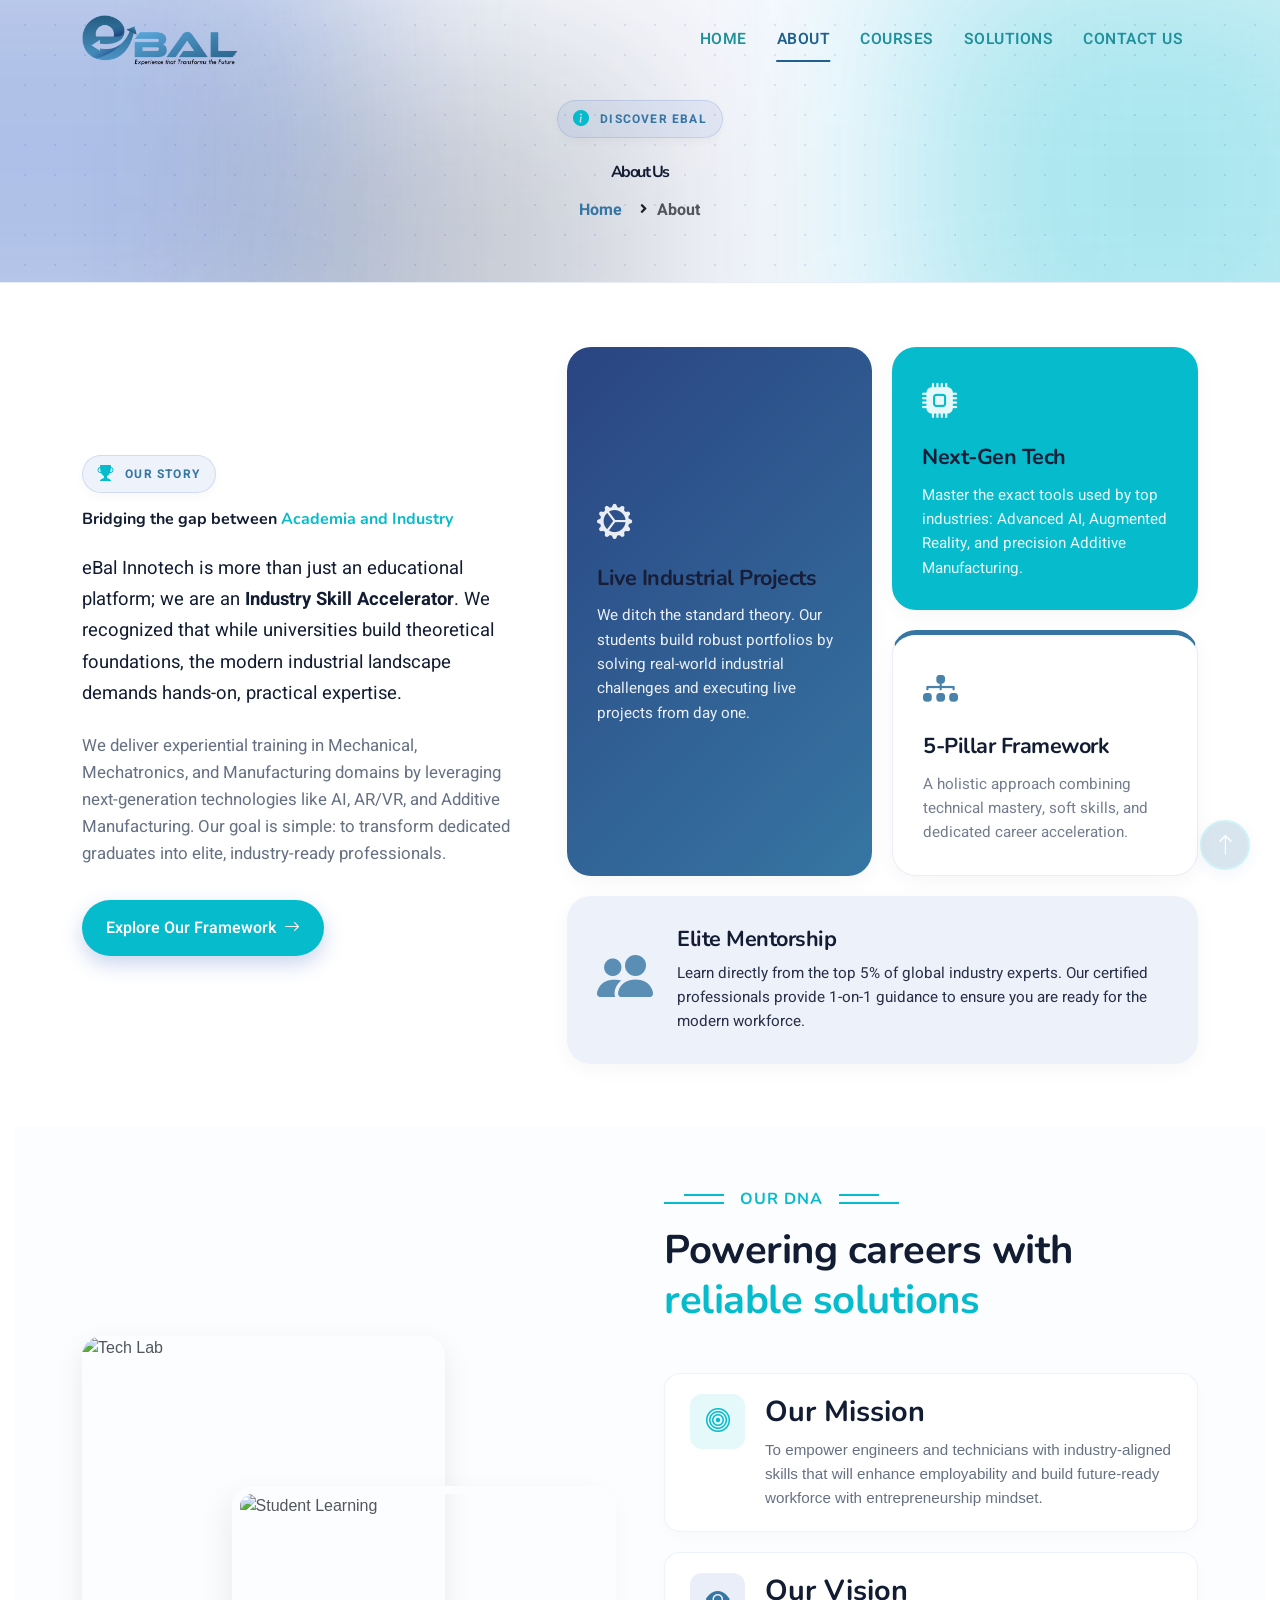
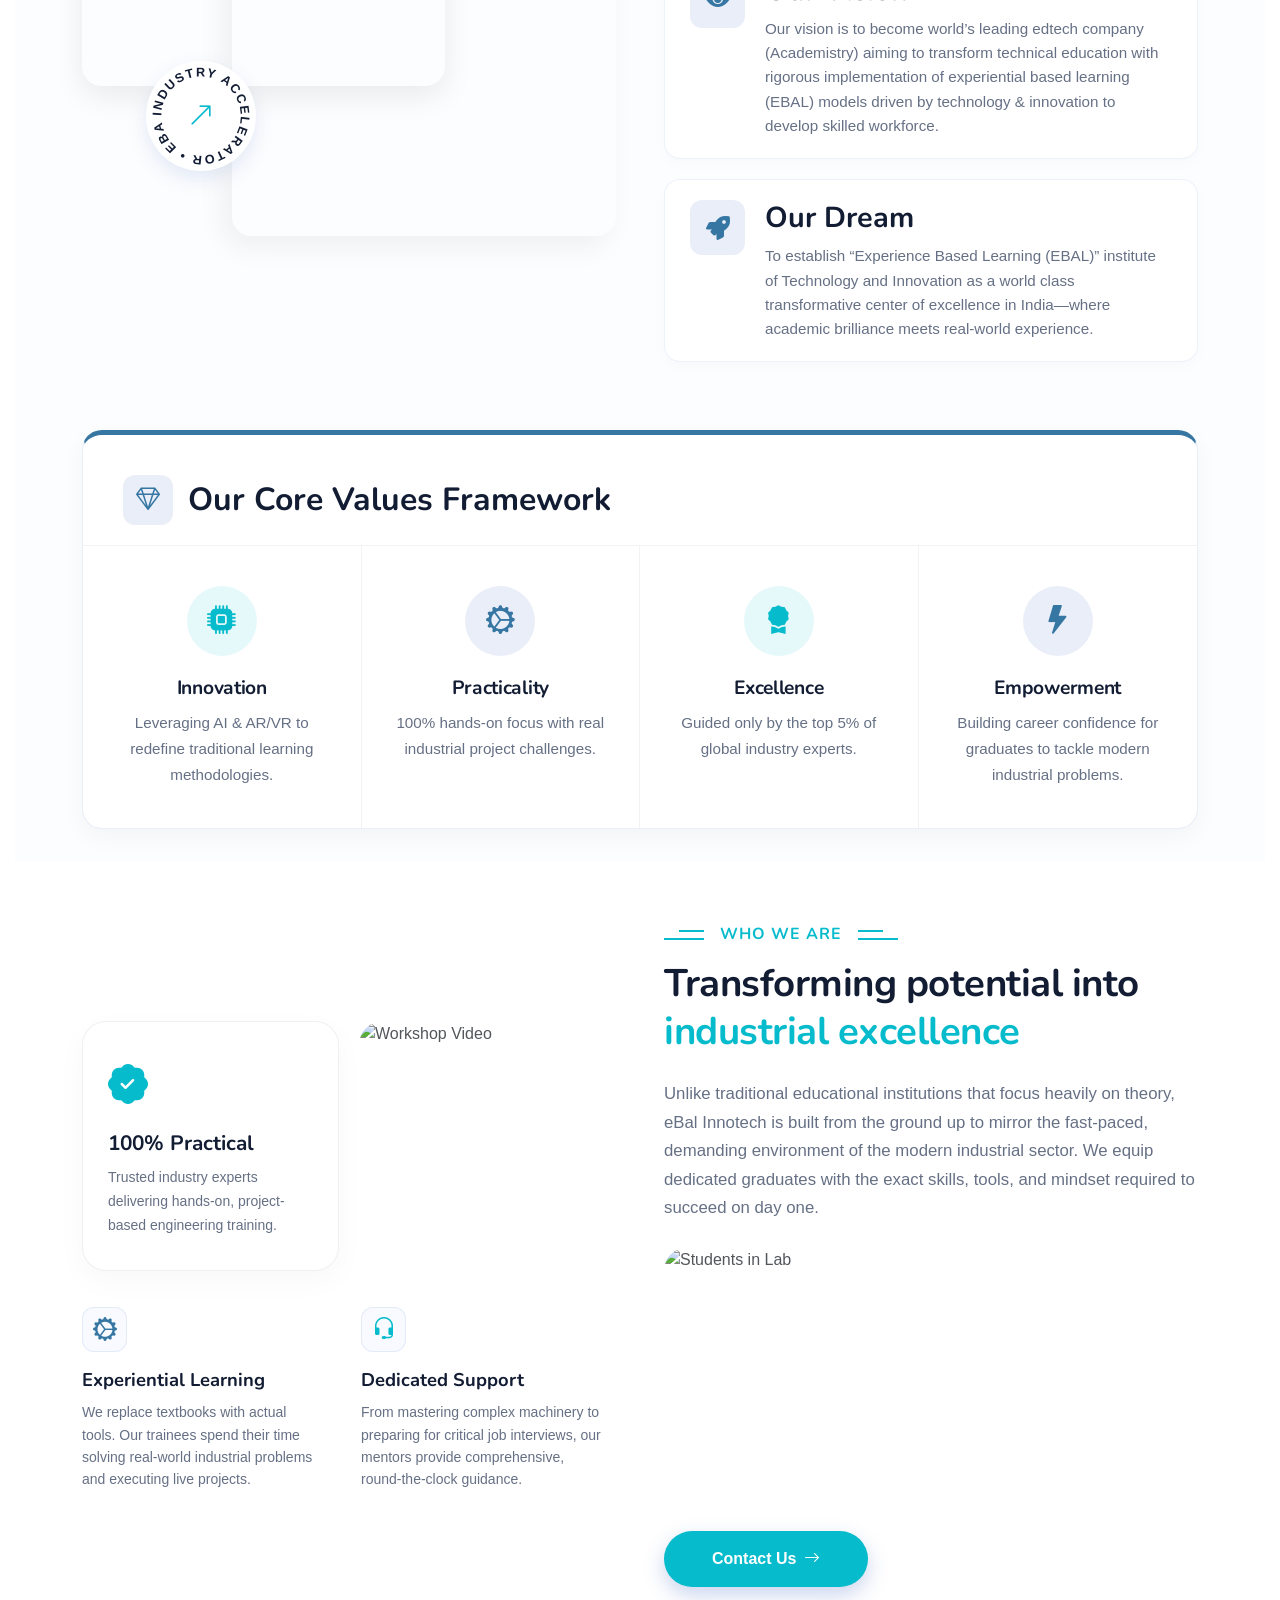
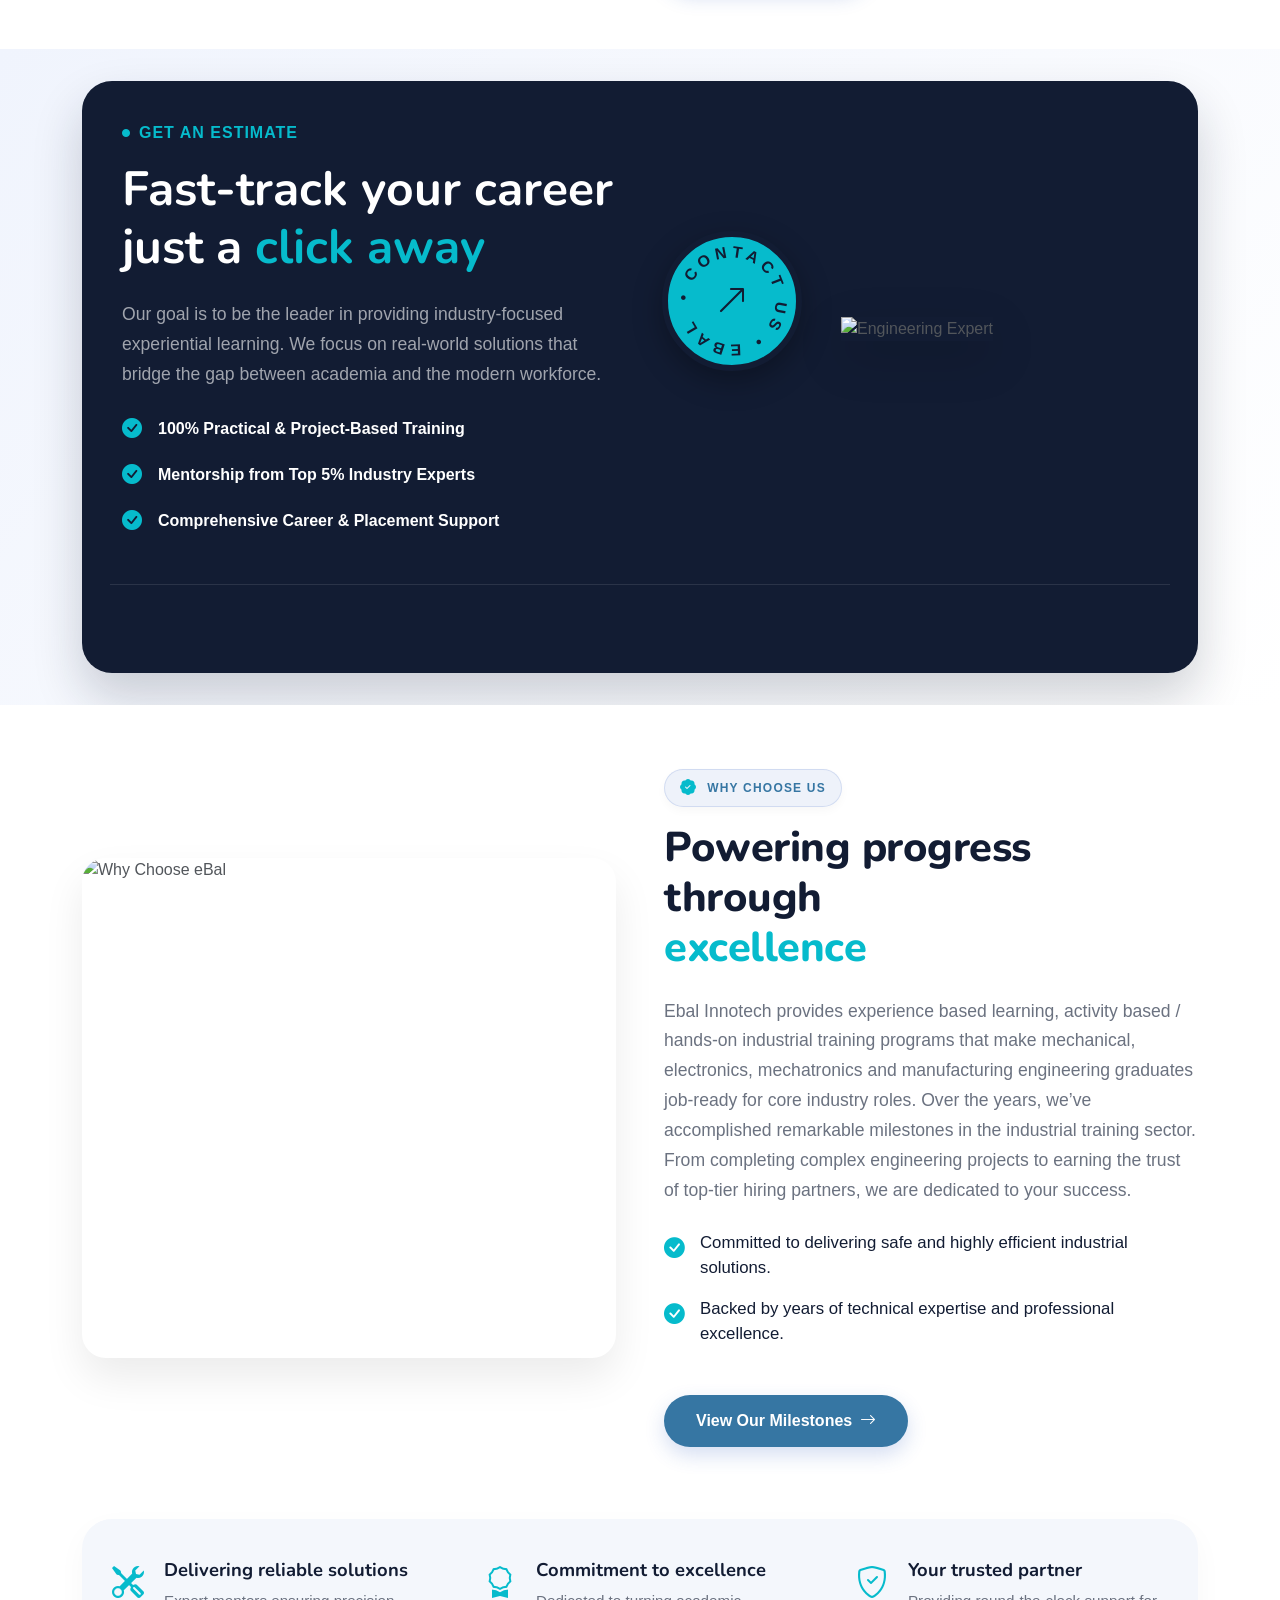
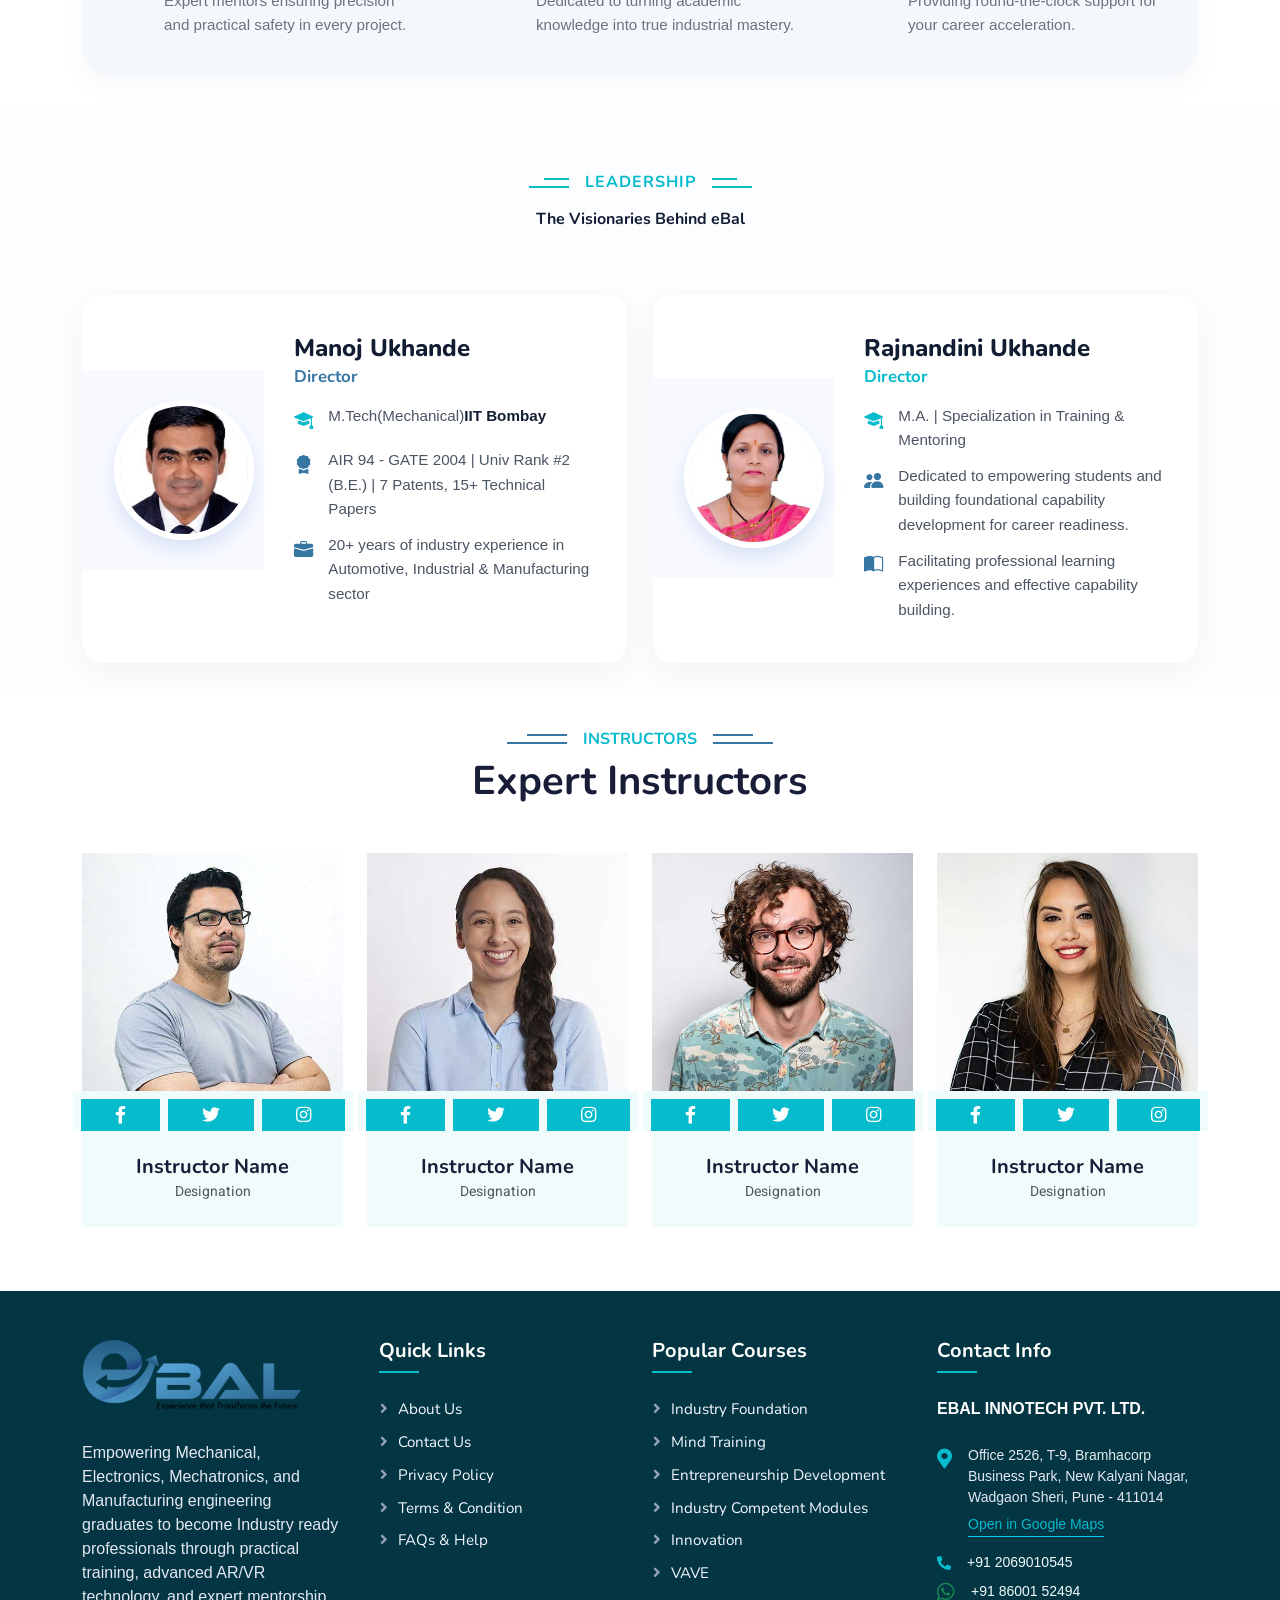
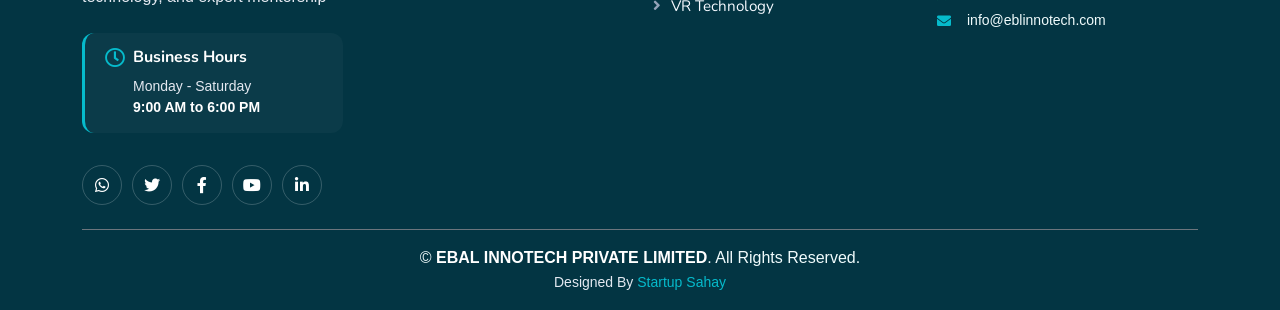
==== about.html @ 23f29a13 "Update about.html" ====
<!DOCTYPE html>
<html lang="en">

<head>
    <meta charset="utf-8">
    <title>eBAL Innotech</title>
    <link rel="icon" type="image/png" sizes="60x60" href="./img/faviconlogo.jpeg">
    <meta content="width=device-width, initial-scale=1.0" name="viewport">
    <meta content="" name="keywords">
    <meta content="" name="description">

    <!-- Favicon -->
    <link href="img/favicon.ico" rel="icon">

    <!-- Google Web Fonts -->
    <link rel="preconnect" href="https://fonts.googleapis.com">
    <link rel="preconnect" href="https://fonts.gstatic.com" crossorigin>
    <link href="https://fonts.googleapis.com/css2?family=Heebo:wght@400;500;600&family=Nunito:wght@600;700;800&display=swap" rel="stylesheet">

    <!-- Icon Font Stylesheet -->
    <link href="https://cdnjs.cloudflare.com/ajax/libs/font-awesome/5.10.0/css/all.min.css" rel="stylesheet">
    <link href="https://cdn.jsdelivr.net/npm/bootstrap-icons@1.4.1/font/bootstrap-icons.css" rel="stylesheet">

    <!-- Libraries Stylesheet -->
    <link href="lib/animate/animate.min.css" rel="stylesheet">
    <link href="lib/owlcarousel/assets/owl.carousel.min.css" rel="stylesheet">

    <!-- Customized Bootstrap Stylesheet -->
    <link href="css/bootstrap.min.css" rel="stylesheet">

    <!-- Template Stylesheet -->
    <link href="css/style.css" rel="stylesheet">
    <link href="css/about.css" rel="stylesheet">
</head>

<body>
    <!-- Spinner Start -->
    <div id="spinner" class="show bg-white position-fixed translate-middle w-100 vh-100 top-50 start-50 d-flex align-items-center justify-content-center">
        <div class="spinner-border text-primary" style="width: 3rem; height: 3rem;" role="status">
            <span class="sr-only">Loading...</span>
        </div>
    </div>
    <!-- Spinner End -->


    <!-- Navbar Start -->
       <nav class="navbar navbar-expand-lg ebal-navbar fixed-top">
    <div class="container">
        <a href="index.html" class="navbar-brand d-flex align-items-center">
            <img src="img/EBAL INNOTECH FINAL_LOGO.png" alt="EBAL Logo" style="height: 50px;">
        </a>

        <button type="button" class="navbar-toggler" data-bs-toggle="collapse" data-bs-target="#navbarCollapse">
            <span class="navbar-toggler-icon"></span>
        </button>

        <div class="collapse navbar-collapse" id="navbarCollapse">
            <div class="navbar-nav ms-auto">
                <a href="index.html" class="nav-item nav-link">Home</a>
                <a href="about.html" class="nav-item nav-link  active">About</a>
                <a href="courses.html" class="nav-item nav-link">Courses</a>
                <div class="nav-item dropdown">
                    <a href="solution.html" class="nav-link ">Solutions</a>
                    <!-- <div class="dropdown-menu fade-down m-0">
                        <a href="training.html" class="dropdown-item">Industrial Training</a>
                        <a href="tech.html" class="dropdown-item">Advanced Tech</a>
                        <a href="mentorship.html" class="dropdown-item">Mentorship</a>
                    </div> -->
                </div>
                <!-- <div class="nav-item dropdown">
                    <a href="solution.html" class="nav-link">Solution</a>
                    <a href="#" class="nav-link dropdown-toggle" data-bs-toggle="dropdown">Solution</a>
                    <div class="dropdown-menu fade-down m-0">
                        <a href="training.html" class="dropdown-item">Industrial Training</a>
                        <a href="tech.html" class="dropdown-item">Advanced Tech</a>
                        <a href="mentorship.html" class="dropdown-item">Mentorship</a>
                    </div>
                </div> -->
                <a href="contactus.html" class="nav-item nav-link">Contact Us</a>
            </div>

            <!-- <div class="mt-4 mt-lg-0 mb-3 mb-lg-0 d-flex justify-content-center justify-content-lg-end">
                <a href="quote.html" class="btn btn-nav-action rounded-pill">
                    Get a Quote <i class="fa fa-arrow-right ms-2"></i>
                </a>
            </div> -->
        </div>
    </div>
</nav>
    <!-- Navbar End -->


    <!-- Header Start -->
 <div class="ebal-inner-header">
    <div class="tech-orb orb-primary"></div>
    <div class="tech-orb orb-cyan"></div>
    <div class="tech-orb orb-accent"></div>
    
    <div class="grid-overlay"></div>

    <div class="container position-relative z-index-2">
        <div class="row justify-content-center">
            <div class="col-lg-10 text-center">
                <div class="mb-4" style="margin-top: 40px;">
                    <span class="ebal-badge-clean">
                        <i class="bi bi-info-circle-fill"></i> Discover eBal
                    </span>
                </div>
                
                <h1 class="display-3 fw-bold text-dark-blue animated slideInDown mb-3">About Us</h1>
                
                <nav aria-label="breadcrumb">
                    <ol class="breadcrumb justify-content-center bg-transparent p-0 m-0 animated slideInUp">
                        <li class="breadcrumb-item">
                            <a class="text-primary-blue text-decoration-none fw-bold" href="index.html">Home</a>
                        </li>
                        <li class="breadcrumb-item text-black fw-bold" aria-current="page">About</li>
                    </ol>
                </nav>
            </div>
        </div>
    </div>
</div>
    <!-- Header End -->


    <!-- Service Start -->
   <section class="ebal-story-section py-5">
    <div class="container py-5">
        <div class="row g-5 align-items-center">
            
            <div class="col-lg-5">
                <span class="ebal-badge-clean mb-3">
                    <i class="bi bi-trophy-fill"></i> Our Story
                </span>
                <h2 class="display-5 fw-bold text-dark-blue mb-4">Bridging the gap between <span class="text-primary-cyan">Academia and Industry</span></h2>
                
                <p class="lead-text mb-4">
                    eBal Innotech is more than just an educational platform; we are an <strong>Industry Skill Accelerator</strong>. We recognized that while universities build theoretical foundations, the modern industrial landscape demands hands-on, practical expertise.
                </p>
                <p class="sub-text mb-4">
                    We deliver experiential training in Mechanical, Mechatronics, and Manufacturing domains by leveraging next-generation technologies like AI, AR/VR, and Additive Manufacturing. Our goal is simple: to transform dedicated graduates into elite, industry-ready professionals.
                </p>
                
                <a href="#courses" class="btn-primary-custom px-4 py-3 rounded-pill mt-2">
                    Explore Our Framework <i class="bi bi-arrow-right ms-2"></i>
                </a>
            </div>

            <div class="col-lg-7">
                <div class="bento-grid-static">
                    
                    <div class="bento-card-solid card-tall dark-plum-gradient">
                        <div class="card-icon-top"><i class="bi bi-gear-wide-connected"></i></div>
                        <h3 class="card-solid-title">Live Industrial Projects</h3>
                        <p class="card-solid-text">We ditch the standard theory. Our students build robust portfolios by solving real-world industrial challenges and executing live projects from day one.</p>
                    </div>

                    <div class="bento-card-solid card-sq1 cyan-bg">
                        <div class="card-icon-top"><i class="bi bi-cpu-fill"></i></div>
                        <h3 class="card-solid-title">Next-Gen Tech</h3>
                        <p class="card-solid-text">Master the exact tools used by top industries: Advanced AI, Augmented Reality, and precision Additive Manufacturing.</p>
                    </div>

                    <div class="bento-card-solid card-sq2 white-bg border-card">
                        <div class="card-icon-top text-primary-blue"><i class="bi bi-diagram-3-fill"></i></div>
                        <h3 class="card-solid-title text-dark-blue">5-Pillar Framework</h3>
                        <p class="card-solid-text text-muted">A holistic approach combining technical mastery, soft skills, and dedicated career acceleration.</p>
                    </div>

                    <div class="bento-card-solid card-wide light-blue-bg">
                        <div class="d-flex align-items-center gap-4">
                            <div class="card-icon-large text-primary-blue d-none d-sm-block">
                                <i class="bi bi-people-fill"></i>
                            </div>
                            <div>
                                <h3 class="card-solid-title text-dark-blue mb-2">Elite Mentorship</h3>
                                <p class="card-solid-text text-dark-blue opacity-75 mb-0">Learn directly from the top 5% of global industry experts. Our certified professionals provide 1-on-1 guidance to ensure you are ready for the modern workforce.</p>
                            </div>
                        </div>
                    </div>

                </div>
            </div>
            
        </div>
    </div>
</section>
    <!-- Service End -->

<section class="ebal-mvv-section py-5">
    <div class="container py-5">
        
        <div class="row g-5 mb-5 align-items-center flex-column-reverse flex-lg-row">
            
            <div class="col-lg-6 wow fadeInUp" data-wow-delay="0.1s">
                <div class="image-composition">
                    <img src="https://images.unsplash.com/photo-1581091226825-a6a2a5aee158?ixlib=rb-4.0.3&auto=format&fit=crop&w=600&q=80" alt="Tech Lab" class="img-top-left">
                    <img src="https://images.unsplash.com/photo-1531482615713-2afd69097998?ixlib=rb-4.0.3&auto=format&fit=crop&w=600&q=80" alt="Student Learning" class="img-bottom-right">
                    
                    <div class="rotating-badge">
                        <svg class="rotating-text" viewBox="0 0 100 100" width="100%" height="100%">
                            <defs>
                                <path id="circlePath" d="M 50, 50 m -36, 0 a 36,36 0 1,1 72,0 a 36,36 0 1,1 -72,0"/>
                            </defs>
                            <text font-size="11.5" font-weight="bold" fill="#121c33" letter-spacing="1.5">
                                <textPath href="#circlePath">
                                    INDUSTRY ACCELERATOR • EBAL •
                                </textPath>
                            </text>
                        </svg>
                        <div class="center-arrow"><i class="bi bi-arrow-up-right"></i></div>
                    </div>
                </div>
            </div>

            <div class="col-lg-6 wow fadeInUp" data-wow-delay="0.3s">
                
                <div class="ebal-double-line-heading justify-content-start mb-3">
                    <span class="line left-line"></span>
                    <h6 class="text-primary-cyan px-3 mb-0 text-uppercase fw-bold letter-spacing-1">Our DNA</h6>
                    <span class="line right-line"></span>
                </div>
                
                <h2 class="mb-5 text-dark-blue fw-bold ebal-section-title" style="font-size: 2.5rem;">Powering careers with <br><span class="text-primary-cyan">reliable solutions</span></h2>

                <div class="mv-card-horizontal">
                    <div class="mv-icon-square bg-light-cyan text-primary-cyan">
                        <i class="bi bi-bullseye"></i>
                    </div>
                    <div>
                        <h4 class="text-dark-blue fw-bold mb-2">Our Mission</h4>
                        <p class="text-muted mb-0 small-p">To empower engineers and technicians with industry-aligned skills that will enhance employability and build future-ready workforce with entrepreneurship mindset.</p>
                    </div>
                </div>

                <div class="mv-card-horizontal">
                    <div class="mv-icon-square bg-light-blue text-primary-blue">
                        <i class="bi bi-eye-fill"></i>
                    </div>
                    <div>
                        <h4 class="text-dark-blue fw-bold mb-2">Our Vision</h4>
                        <p class="text-muted mb-0 small-p">Our vision is to become world’s leading edtech company (Academistry) aiming to transform technical education with rigorous implementation of experiential based learning (EBAL) models driven by technology & innovation to develop skilled workforce.</p>
                    </div>
                </div>
                <div class="mv-card-horizontal">
                    <div class="mv-icon-square bg-light-blue text-primary-blue">
                        <i class="fa fa-rocket"></i>
                    </div>
                    <div>
                        <h4 class="text-dark-blue fw-bold mb-2">Our Dream</h4>
                        <p class="text-muted mb-0 small-p">To establish “Experience Based Learning (EBAL)” institute of Technology and Innovation as a world class transformative center of excellence in India—where academic brilliance meets real-world experience.</p>
                    </div>
                </div>

            </div>
        </div>

        <div class="wow fadeInUp" data-wow-delay="0.5s">
            <div class="bg-white-solid border-card framework-card p-0" style="border-radius: 20px; box-shadow: 0 8px 25px rgba(0,0,0,0.04); overflow: hidden;">
                
                <div class="framework-header">
                    <div class="mvv-icon-small">
                        <i class="bi bi-gem"></i>
                    </div>
                    <h4 class="mb-0 text-dark-blue fw-bold" style="font-size: 2rem;">Our Core Values Framework</h4>
                </div>
                
                <div class="values-grid">
                    <div class="value-item">
                        <div class="value-icon-circle bg-light-cyan">
                            <i class="bi bi-cpu-fill text-primary-cyan"></i>
                        </div>
                        <h5 class="text-dark-blue fw-bold">Innovation</h5>
                        <p class="text-muted small mb-0">Leveraging AI & AR/VR to redefine traditional learning methodologies.</p>
                    </div>
                    
                    <div class="value-item">
                        <div class="value-icon-circle bg-light-blue">
                            <i class="bi bi-gear-wide-connected text-primary-blue"></i>
                        </div>
                        <h5 class="text-dark-blue fw-bold">Practicality</h5>
                        <p class="text-muted small mb-0">100% hands-on focus with real industrial project challenges.</p>
                    </div>

                    <div class="value-item">
                        <div class="value-icon-circle bg-light-cyan">
                            <i class="bi bi-award-fill text-primary-cyan"></i>
                        </div>
                        <h5 class="text-dark-blue fw-bold">Excellence</h5>
                        <p class="text-muted small mb-0">Guided only by the top 5% of global industry experts.</p>
                    </div>

                    <div class="value-item">
                        <div class="value-icon-circle bg-light-blue">
                            <i class="bi bi-lightning-fill text-primary-blue"></i>
                        </div>
                        <h5 class="text-dark-blue fw-bold">Empowerment</h5>
                        <p class="text-muted small mb-0">Building career confidence for graduates to tackle modern industrial problems.</p>
                    </div>
                </div>
            </div>
        </div>

    </div>
</section>

<section class="ebal-who-bento py-5">
    <div class="container py-5">
        <div class="row g-5 align-items-center">
            
            <div class="col-lg-6 wow fadeInLeft" data-wow-delay="0.1s">
                <div class="bento-visual-grid">
                    
                    <div class="bento-card bento-stat">
                        <div class="stat-icon-wrapper">
                            <i class="bi bi-patch-check-fill text-primary-cyan"></i>
                        </div>
                        <h4 class="fw-bold text-dark-blue">100% Practical</h4>
                        <p class="text-muted small mb-0">Trusted industry experts delivering hands-on, project-based engineering training.</p>
                    </div>

                    <div class="bento-card bento-video">
                        <img src="https://images.unsplash.com/photo-1581092335397-9583eb92d232?ixlib=rb-4.0.3&auto=format&fit=crop&w=500&q=80" alt="Workshop Video">
                        <!-- <div class="play-btn-overlay">
                            <a href="#" class="play-btn"><i class="bi bi-play-fill"></i></a>
                        </div> -->
                    </div>

                    <div class="bento-features-wrapper mt-3" style="grid-column: span 2;">
                        <div class="row g-4">
                            <div class="col-md-6">
                                <div class="text-feature-block">
                                    <div class="feature-icon mb-3">
                                        <i class="bi bi-gear-wide-connected text-primary-blue"></i>
                                    </div>
                                    <h5 class="fw-bold text-dark-blue">Experiential Learning</h5>
                                    <p class="text-muted small mb-0">We replace textbooks with actual tools. Our trainees spend their time solving real-world industrial problems and executing live projects.</p>
                                </div>
                            </div>
                            <div class="col-md-6">
                                <div class="text-feature-block">
                                    <div class="feature-icon mb-3">
                                        <i class="bi bi-headset text-primary-cyan"></i>
                                    </div>
                                    <h5 class="fw-bold text-dark-blue">Dedicated Support</h5>
                                    <p class="text-muted small mb-0">From mastering complex machinery to preparing for critical job interviews, our mentors provide comprehensive, round-the-clock guidance.</p>
                                </div>
                            </div>
                        </div>
                    </div>

                </div>
            </div>

            <div class="col-lg-6 wow fadeInRight" data-wow-delay="0.3s">
                
                <div class="ebal-double-line-heading justify-content-start mb-3">
                    <span class="line left-line"></span>
                    <h6 class="text-primary-cyan px-3 mb-0 text-uppercase fw-bold letter-spacing-1">Who We Are</h6>
                    <span class="line right-line"></span>
                </div>
                
                <h2 class="bento-main-title fw-bold text-dark-blue mb-4">Transforming potential into <span class="text-primary-cyan">industrial excellence</span></h2>
                
                <p class="bento-lead-text text-muted mb-4">
                    Unlike traditional educational institutions that focus heavily on theory, eBal Innotech is built from the ground up to mirror the fast-paced, demanding environment of the modern industrial sector. We equip dedicated graduates with the exact skills, tools, and mindset required to succeed on day one.
                </p>

                <div class="bento-card bento-wide mb-4" style="height: 260px;">
                    <img src="https://images.unsplash.com/photo-1531482615713-2afd69097998?ixlib=rb-4.0.3&auto=format&fit=crop&w=800&q=80" alt="Students in Lab" style="width: 100%; height: 100%; object-fit: cover;">
                </div>

                <a href="#contact" class="btn-primary-custom px-5 py-3 rounded-pill fw-bold">
                    Contact Us <i class="bi bi-arrow-right ms-2"></i>
                </a>

            </div>

        </div>
    </div>
</section>


  <section class="ebal-stats-section py-3">
    <div class="container py-3">
        
        <div class="ebal-stats-box-wrapper">
            
            <div class="row align-items-center mb-5 pb-5 ebal-bottom-divider">
                
                <div class="col-lg-6 mb-5 mb-lg-0 wow fadeInLeft" data-wow-delay="0.1s">
                    
                    <span class="text-primary-cyan text-uppercase fw-bold letter-spacing-1 mb-3 d-block">
                        <i class="bi bi-circle-fill" style="font-size: 0.5rem; vertical-align: middle; margin-right: 8px;"></i>GET AN ESTIMATE
                    </span>
                    
                    <h2 class="display-5 fw-bold text-white mb-4">
                        Fast-track your career just a <span class="text-primary-cyan">click away</span>
                    </h2>
                    
                    <p class="text-white-50 mb-4" style="font-size: 1.1rem; line-height: 1.7;">
                        Our goal is to be the leader in providing industry-focused experiential learning. We focus on real-world solutions that bridge the gap between academia and the modern workforce.
                    </p>
                    
                    <ul class="list-unstyled text-white m-0">
                        <li class="mb-3 d-flex align-items-center">
                            <i class="bi bi-check-circle-fill text-primary-cyan me-3 fs-5"></i> 
                            <span class="fw-medium">100% Practical & Project-Based Training</span>
                        </li>
                        <li class="mb-3 d-flex align-items-center">
                            <i class="bi bi-check-circle-fill text-primary-cyan me-3 fs-5"></i> 
                            <span class="fw-medium">Mentorship from Top 5% Industry Experts</span>
                        </li>
                        <li class="d-flex align-items-center">
                            <i class="bi bi-check-circle-fill text-primary-cyan me-3 fs-5"></i> 
                            <span class="fw-medium">Comprehensive Career & Placement Support</span>
                        </li>
                    </ul>
                </div>
                
                <div class="col-lg-6 position-relative text-center wow fadeInRight" data-wow-delay="0.3s">
                    <div class="position-relative d-inline-block w-100 ps-lg-4">
                        
                        <img src="https://images.unsplash.com/photo-1581092160562-40aa08e78837?ixlib=rb-4.0.3&auto=format&fit=crop&w=800&q=80" alt="Engineering Expert" class="img-fluid rounded-4 shadow-lg w-100" style="height: 400px; object-fit: cover;">
                        
                        <div class="cta-rotating-badge">
                            <svg class="cta-rotating-text" viewBox="0 0 100 100" width="100%" height="100%">
                                <defs>
                                    <path id="ctaCirclePath" d="M 50, 50 m -34, 0 a 34,34 0 1,1 68,0 a 34,34 0 1,1 -68,0"/>
                                </defs>
                                <text font-size="12.5" font-weight="bold" fill="#121c33" letter-spacing="3.5">
                                    <textPath href="#ctaCirclePath">
                                        • CONTACT US •  EBAL
                                    </textPath>
                                </text>
                            </svg>
                            <div class="cta-center-icon"><i class="bi bi-arrow-up-right"></i></div>
                        </div>
                        
                    </div>
                </div>
            </div>

            <!-- <div class="row g-4 text-white wow fadeInUp" data-wow-delay="0.5s">
                
                <div class="col-sm-6 col-lg-3">
                    <div class="ebal-stat-box">
                        <i class="bi bi-bullseye text-primary-cyan mb-2 d-block"></i>
                        <h3 class="fw-bold text-white mb-0">10,000+</h3>
                        <p class="text-white-50 mb-0 small">Careers Launched</p>
                    </div>
                </div>
                
                <div class="col-sm-6 col-lg-3">
                    <div class="ebal-stat-box">
                        <i class="bi bi-building text-primary-cyan mb-2 d-block"></i>
                        <h3 class="fw-bold text-white mb-0">50+</h3>
                        <p class="text-white-50 mb-0 small">Hiring Partners</p>
                    </div>
                </div>
                
                <div class="col-sm-6 col-lg-3">
                    <div class="ebal-stat-box">
                        <i class="bi bi-gear-wide-connected text-primary-cyan mb-2 d-block"></i>
                        <h3 class="fw-bold text-white mb-0">100+</h3>
                        <p class="text-white-50 mb-0 small">Live Projects</p>
                    </div>
                </div>
                
                <div class="col-sm-6 col-lg-3">
                    <div class="ebal-stat-box">
                        <i class="bi bi-award text-primary-cyan mb-2 d-block"></i>
                        <h3 class="fw-bold text-white mb-0">10+</h3>
                        <p class="text-white-50 mb-0 small">Tech Domains</p>
                    </div>
                </div>
                
            </div>
             -->
        </div>
    </div>
</section>

<!-- <section class="ebal-partners-section py-5">
    <div class="container py-5">
        
        <div class="row justify-content-center mb-5">
            <div class="col-lg-8 text-center wow fadeInUp" data-wow-delay="0.1s">
                <div class="ebal-double-line-heading justify-content-center mb-3">
                    <span class="line left-line"></span>
                    <h6 class="text-primary-cyan px-3 mb-0 text-uppercase fw-bold letter-spacing-1">Our Network</h6>
                    <span class="line right-line"></span>
                </div>
                <h2 class="fw-bold text-dark-blue mb-0">Partnerships & Memberships</h2>
            </div>
        </div>

        <div class="row wow fadeInUp" data-wow-delay="0.3s">
            <div class="col-12">
                <div class="partners-carousel-wrapper">
                    <div class="partners-track">
                        
                        <div class="partner-logo">
                            <img src="./img/microsoftimg.jpg" alt="Partner 1">
                        </div>
                        <div class="partner-logo">
                            <img src="./img/awsimg.jpg" alt="Partner 2">
                        </div>
                        <div class="partner-logo">
                            <img src="./img/deloitteimg.jpg" alt="Partner 3">
                        </div>
                        <div class="partner-logo">
                            <img src="./img/finastraimg.jpg" alt="Partner 4">
                        </div>
                        <div class="partner-logo">
                            <img src="./img/ibmimg.png" alt="Partner 5">
                        </div>
                        <div class="partner-logo">
                            <img src="./img/googleimg.png" alt="Partner 6">
                        </div>
                         <div class="partner-logo">
                            <img src="./img/tcsimg.png" alt="Partner 7">
                        </div>

                        <div class="partner-logo">
                            <img src="./img/microsoftimg.jpg" alt="Partner 1">
                        </div>
                        <div class="partner-logo">
                            <img src="./img/awsimg.jpg" alt="Partner 2">
                        </div>
                        <div class="partner-logo">
                            <img src="./img/deloitteimg.jpg" alt="Partner 3">
                        </div>
                        <div class="partner-logo">
                            <img src="./img/finastraimg.jpg" alt="Partner 4">
                        </div>
                        <div class="partner-logo">
                            <img src="./img/ibmimg.png" alt="Partner 5">
                        </div>
                        <div class="partner-logo">
                            <img src="./img/googleimg.png" alt="Partner 6">
                        </div>
                         <div class="partner-logo">
                            <img src="./img/tcsimg.png" alt="Partner 7">
                        </div>

                    </div>
                </div>
            </div>
        </div>

    </div>
</section> -->

<section class="ebal-wcu-section py-5">
    <div class="container py-5">
        
        <div class="row g-5 align-items-center mb-5 pb-lg-4">
            
            <div class="col-lg-6 wow fadeInLeft" data-wow-delay="0.1s">
                <div class="ebal-wcu-img-wrapper">
                    <img src="https://images.unsplash.com/photo-1581092335397-9583eb92d232?ixlib=rb-4.0.3&auto=format&fit=crop&w=800&q=80" alt="Why Choose eBal" class="ebal-wcu-main-img">
                </div>
            </div>

            <div class="col-lg-6 wow fadeInRight" data-wow-delay="0.3s">
                
                <!-- <div class="ebal-wcu-subtitle mb-3">
                    <i class="bi bi-circle-fill"></i> WHY CHOOSE US
                </div> -->
                  <span class="ebal-badge-clean mb-3">
                    <i class="bi bi-patch-check-fill"></i>WHY CHOOSE US
                </span>
                
                <h2 class="ebal-wcu-heading mb-4">
                    Powering progress through <br><span class="text-primary-cyan">excellence</span>
                </h2>
                
                <p class="ebal-wcu-paragraph mb-4">
                    Ebal Innotech provides experience based learning, activity based / hands-on industrial training programs that make mechanical, electronics, mechatronics and manufacturing engineering graduates job-ready for core industry roles.
                    Over the years, we’ve accomplished remarkable milestones in the industrial training sector. From completing complex engineering projects to earning the trust of top-tier hiring partners, we are dedicated to your success.
                </p>
                
                <ul class="ebal-wcu-checklist mb-5">
                    <li>
                        <i class="bi bi-check-circle-fill"></i> 
                        <span>Committed to delivering safe and highly efficient industrial solutions.</span>
                    </li>
                    <li>
                        <i class="bi bi-check-circle-fill"></i> 
                        <span>Backed by years of technical expertise and professional excellence.</span>
                    </li>
                </ul>

                <a href="#milestones" class="ebal-wcu-btn">
                    View Our Milestones <i class="bi bi-arrow-right ms-2"></i>
                </a>
                
            </div>
        </div>

        <div class="ebal-wcu-bottom-bar wow fadeInUp" data-wow-delay="0.5s">
    <div class="row g-0 m-0 w-100">
        
        <div class="col-lg-4">
            <div class="ebal-wcu-box">
                <div class="wcu-icon-wrap"><i class="bi bi-tools"></i></div>
                <div class="wcu-text-wrap">
                    <h5 class="wcu-title">Delivering reliable solutions</h5>
                    <p class="wcu-desc">Expert mentors ensuring precision and practical safety in every project.</p>
                </div>
            </div>
        </div>
        
        <div class="col-lg-4">
            <div class="ebal-wcu-box">
                <div class="wcu-icon-wrap"><i class="bi bi-award"></i></div>
                <div class="wcu-text-wrap">
                    <h5 class="wcu-title">Commitment to excellence</h5>
                    <p class="wcu-desc">Dedicated to turning academic knowledge into true industrial mastery.</p>
                </div>
            </div>
        </div>
        
        <div class="col-lg-4">
            <div class="ebal-wcu-box">
                <div class="wcu-icon-wrap"><i class="bi bi-shield-check"></i></div>
                <div class="wcu-text-wrap">
                    <h5 class="wcu-title">Your trusted partner</h5>
                    <p class="wcu-desc">Providing round-the-clock support for your career acceleration.</p>
                </div>
            </div>
        </div>
        
    </div>
</div>

    </div>
</section>

<!-- Founder-Details -->

<section id="ebal-founders-section" class="ebal-founders-section py-5">
    <div class="container py-5">
        
        <div class="row justify-content-center mb-5 pb-3">
            <div class="col-lg-8 text-center wow fadeInUp" data-wow-delay="0.1s">
                <div class="ebal-double-line-heading justify-content-center mb-3">
                    <span class="line left-line"></span>
                    <h6 class="text-primary-cyan px-3 mb-0 text-uppercase fw-bold letter-spacing-1">Leadership</h6>
                    <span class="line right-line"></span>
                </div>
                <h2 class="display-6 fw-bold text-dark-blue mb-0">The Visionaries Behind eBal</h2>
            </div>
        </div>

        <div class="row g-4 justify-content-center">
            
            <div class="col-lg-6 col-md-10 wow fadeInUp" data-wow-delay="0.2s">
                <div class="ebal-founders-card">
                    <div class="row g-0 align-items-center">
                        <div class="col-4 founder-profile-side">
                            <div class="founder-img-wrapper">
                                <img src="./img/manojebal.jpg" alt="Manoj Rajendra Ukhande">
                            </div>
                        </div>
                        
                        <div class="col-8 founder-details-side">
                            <h3 class="founder-name">Manoj Ukhande</h3>
                            <h5 class="founder-role text-primary-blue">Director</h5>
                            
                            <ul class="founder-info-list mt-3">
                                <li>
                                    <i class="bi bi-mortarboard-fill text-primary-cyan"></i>
                                    <span>M.Tech(Mechanical)<strong>IIT Bombay</strong></span>
                                </li>
                                <li>
                                    <i class="bi bi-award-fill text-primary-blue"></i>
                                    <span>AIR 94 - GATE 2004 | Univ Rank #2 (B.E.) | 7 Patents, 15+ Technical Papers</span>
                                </li>
                                <li>
                                    <i class="bi bi-briefcase-fill text-primary-blue"></i>
                                    <span>20+ years of industry experience in Automotive, Industrial & Manufacturing sector</span>
                                </li>
                            </ul>
                        </div>
                    </div>
                </div>
            </div>

            <div class="col-lg-6 col-md-10 wow fadeInUp" data-wow-delay="0.4s">
                <div class="ebal-founders-card">
                    <div class="row g-0 align-items-center">
                        <div class="col-4 founder-profile-side">
                            <div class="founder-img-wrapper">
                                <img src="./img/ebalfounder2.jpg" alt="Rajnandini Ukhande">
                            </div>
                        </div>
                        
                        <div class="col-8 founder-details-side">
                            <h3 class="founder-name">Rajnandini Ukhande</h3>
                            <h5 class="founder-role text-primary-cyan">Director</h5>
                            
                            <ul class="founder-info-list mt-3">
                                <li>
                                    <i class="bi bi-mortarboard-fill text-primary-cyan"></i>
                                    <span>M.A. | Specialization in Training & Mentoring</span>
                                </li>
                                <li>
                                    <i class="bi bi-people-fill text-primary-blue"></i>
                                    <span>Dedicated to empowering students and building foundational capability development for career readiness.</span>
                                </li>
                                <li>
                                    <i class="bi bi-book-half text-primary-blue"></i>
                                    <span>Facilitating professional learning experiences and effective capability building.</span>
                                </li>
                            </ul>
                        </div>
                    </div>
                </div>
            </div>
            
        </div>

    </div>
</section>

    <!-- Team Start -->
    <div class="container-xxl py-5">
        <div class="container">
            <div class="text-center wow fadeInUp" data-wow-delay="0.1s">
                <h6 class="section-title bg-white text-center text-primary px-3">Instructors</h6>
                <h1 class="mb-5">Expert Instructors</h1>
            </div>
            <div class="row g-4">
                <div class="col-lg-3 col-md-6 wow fadeInUp" data-wow-delay="0.1s">
                    <div class="team-item bg-light">
                        <div class="overflow-hidden">
                            <img class="img-fluid" src="img/team-1.jpg" alt="">
                        </div>
                        <div class="position-relative d-flex justify-content-center" style="margin-top: -23px;">
                            <div class="bg-light d-flex justify-content-center pt-2 px-1">
                                <a class="btn btn-sm-square btn-primary mx-1" href=""><i class="fab fa-facebook-f"></i></a>
                                <a class="btn btn-sm-square btn-primary mx-1" href=""><i class="fab fa-twitter"></i></a>
                                <a class="btn btn-sm-square btn-primary mx-1" href=""><i class="fab fa-instagram"></i></a>
                            </div>
                        </div>
                        <div class="text-center p-4">
                            <h5 class="mb-0">Instructor Name</h5>
                            <small>Designation</small>
                        </div>
                    </div>
                </div>
                <div class="col-lg-3 col-md-6 wow fadeInUp" data-wow-delay="0.3s">
                    <div class="team-item bg-light">
                        <div class="overflow-hidden">
                            <img class="img-fluid" src="img/team-2.jpg" alt="">
                        </div>
                        <div class="position-relative d-flex justify-content-center" style="margin-top: -23px;">
                            <div class="bg-light d-flex justify-content-center pt-2 px-1">
                                <a class="btn btn-sm-square btn-primary mx-1" href=""><i class="fab fa-facebook-f"></i></a>
                                <a class="btn btn-sm-square btn-primary mx-1" href=""><i class="fab fa-twitter"></i></a>
                                <a class="btn btn-sm-square btn-primary mx-1" href=""><i class="fab fa-instagram"></i></a>
                            </div>
                        </div>
                        <div class="text-center p-4">
                            <h5 class="mb-0">Instructor Name</h5>
                            <small>Designation</small>
                        </div>
                    </div>
                </div>
                <div class="col-lg-3 col-md-6 wow fadeInUp" data-wow-delay="0.5s">
                    <div class="team-item bg-light">
                        <div class="overflow-hidden">
                            <img class="img-fluid" src="img/team-3.jpg" alt="">
                        </div>
                        <div class="position-relative d-flex justify-content-center" style="margin-top: -23px;">
                            <div class="bg-light d-flex justify-content-center pt-2 px-1">
                                <a class="btn btn-sm-square btn-primary mx-1" href=""><i class="fab fa-facebook-f"></i></a>
                                <a class="btn btn-sm-square btn-primary mx-1" href=""><i class="fab fa-twitter"></i></a>
                                <a class="btn btn-sm-square btn-primary mx-1" href=""><i class="fab fa-instagram"></i></a>
                            </div>
                        </div>
                        <div class="text-center p-4">
                            <h5 class="mb-0">Instructor Name</h5>
                            <small>Designation</small>
                        </div>
                    </div>
                </div>
                <div class="col-lg-3 col-md-6 wow fadeInUp" data-wow-delay="0.7s">
                    <div class="team-item bg-light">
                        <div class="overflow-hidden">
                            <img class="img-fluid" src="img/team-4.jpg" alt="">
                        </div>
                        <div class="position-relative d-flex justify-content-center" style="margin-top: -23px;">
                            <div class="bg-light d-flex justify-content-center pt-2 px-1">
                                <a class="btn btn-sm-square btn-primary mx-1" href=""><i class="fab fa-facebook-f"></i></a>
                                <a class="btn btn-sm-square btn-primary mx-1" href=""><i class="fab fa-twitter"></i></a>
                                <a class="btn btn-sm-square btn-primary mx-1" href=""><i class="fab fa-instagram"></i></a>
                            </div>
                        </div>
                        <div class="text-center p-4">
                            <h5 class="mb-0">Instructor Name</h5>
                            <small>Designation</small>
                        </div>
                    </div>
                </div>
            </div>
        </div>
    </div>
    <!-- Team End -->
        

    <!-- Footer Start -->
       <div class="container-fluid ebal-footer text-light pt-4 mt-5 wow fadeIn" data-wow-delay="0.1s">
    <div class="container py-4">
        <div class="row g-4 justify-content-between">

            <div class="col-lg-3 col-md-6">
                <a href="#" class="d-inline-block mb-4">
    <img src="./img/EBAL INNOTECH FINAL_LOGO.png" alt="EBAL Innotech Logo" class="footer-brand-logo">
</a>
                <p class="mb-4 text-light-muted lh-base">
                    Empowering Mechanical, Electronics, Mechatronics, and Manufacturing engineering graduates to become Industry ready professionals through practical training, advanced AR/VR technology, and expert mentorship
                </p>
                
                <div class="footer-working-hours mb-4">
                    <h6 class="text-white mb-2 d-flex align-items-center">
                        <i class="far fa-clock text-primary-cyan me-2 fs-5"></i> Business Hours
                    </h6>
                    <p class="mb-0 text-light-muted ms-4 ps-1 small">Monday - Saturday</p>
                    <p class="mb-0 fw-bold text-white ms-4 ps-1 small">9:00 AM to 6:00 PM</p>
                </div>

                <div class="d-flex pt-2">
                    <a class="btn btn-outline-light btn-social" href="[YOUR_TWITTER_LINK]"><i class="fab fa-whatsapp"></i></a>
                    <a class="btn btn-outline-light btn-social" href="[YOUR_TWITTER_LINK]"><i class="fab fa-twitter"></i></a>
                    <a class="btn btn-outline-light btn-social" href="[YOUR_FACEBOOK_LINK]"><i class="fab fa-facebook-f"></i></a>
                    <a class="btn btn-outline-light btn-social" href="[YOUR_YOUTUBE_LINK]"><i class="fab fa-youtube"></i></a>
                    <a class="btn btn-outline-light btn-social" href="[YOUR_LINKEDIN_LINK]"><i class="fab fa-linkedin-in"></i></a>
                </div>
            </div>

            <div class="col-lg-3 col-md-6 ps-lg-4">
                <h5 class="text-white mb-4 footer-heading">Quick Links</h5>
                <a class="btn btn-link" href="">About Us</a>
                <a class="btn btn-link" href="">Contact Us</a>
                <a class="btn btn-link" href="">Privacy Policy</a>
                <a class="btn btn-link" href="">Terms & Condition</a>
                <a class="btn btn-link" href="">FAQs & Help</a>
            </div>

            <div class="col-lg-3 col-md-6">
                <h5 class="text-white mb-4 footer-heading">Popular Courses</h5>
                <a class="btn btn-link" href="">Industry foundation </a>
                <a class="btn btn-link" href="">Mind training</a>
                <a class="btn btn-link" href="">Entrepreneurship development </a>
                <a class="btn btn-link" href="">Industry competent modules</a>
                <a class="btn btn-link" href="">Innovation</a>
                <a class="btn btn-link" href="">VAVE</a>
                <a class="btn btn-link" href="">VR Technology</a>
            </div>

            <div class="col-lg-3 col-md-6">
                <h5 class="text-white mb-4 footer-heading">Contact Info</h5>
                
                <div class="mb-4">
                    <p class="mb-0 fw-bold text-white fs-6">EBAL INNOTECH PVT. LTD.</p>
                    <!-- <p class="small text-primary-cyan mb-0">Director, EBAL Innotech Pvt. Ltd.</p> -->
                </div>

                <div class="d-flex mb-3">
                    <i class="fa fa-map-marker-alt mt-1 me-3 text-primary-cyan fs-5"></i>
                    <div>
                        <p class="mb-1 text-light-muted small">Office 2526, T-9, Bramhacorp Business Park,
New Kalyani Nagar, Wadgaon Sheri,
Pune - 411014</p>
                        <a href="https://maps.app.goo.gl/3JgLbVy4usqV2DMDA" target="_blank" class="text-primary-cyan small border-bottom border-info text-decoration-none pb-1">Open in Google Maps</a>
                    </div>
                </div>

                <p class="mb-2 d-flex align-items-center small"><i class="fa fa-phone-alt me-3 text-primary-cyan"></i>
                    +91 2069010545</p>
                <p class="mb-2 d-flex align-items-center small">
  <i class="fab fa-whatsapp me-3 text-success fs-5"></i>
  <a href="https://wa.me/918600152494" 
     target="_blank" 
     class="text-decoration-none text-light">
     +91 86001 52494
  </a>
</p>
               <p class="mb-2 d-flex align-items-center small">
  <i class="fa fa-envelope me-3 text-primary-cyan"></i>
  <a href="mailto:info@eblinnotech.com" 
     class="text-decoration-none text-light">
     info@eblinnotech.com
  </a>
</p>
            </div>

        </div>
    </div>

    <div class="container">
        <div class="copyright border-top border-secondary pt-3 pb-3">
            <div class="row align-items-center">
                <div class="col-12 text-center">
                    &copy; <a class="text-white fw-bold text-decoration-none" href="#">EBAL INNOTECH PRIVATE LIMITED</a>. All Rights Reserved.
                    <br><span class="small text-light-muted">Designed By <a class="text-primary-cyan text-decoration-none" href="https://www.startupsahay.com/" target="_blank">Startup Sahay</a></span>
                </div>
            </div>
        </div>
    </div>
</div>
    <!-- Footer End -->


    <!-- Back to Top -->
    <a href="#" class="btn btn-lg btn-primary btn-lg-square back-to-top"><i class="bi bi-arrow-up"></i></a>


    <!-- JavaScript Libraries -->
    <script src="https://code.jquery.com/jquery-3.4.1.min.js"></script>
    <script src="https://cdn.jsdelivr.net/npm/bootstrap@5.0.0/dist/js/bootstrap.bundle.min.js"></script>
    <script src="lib/wow/wow.min.js"></script>
    <script src="lib/easing/easing.min.js"></script>
    <script src="lib/waypoints/waypoints.min.js"></script>
    <script src="lib/owlcarousel/owl.carousel.min.js"></script>

    <!-- Template Javascript -->
    <script src="js/main.js"></script>
</body>

</html>
---- css/about.css ----
/* =========================================
   INNER PAGE HEADER (Sweeping Fluid Aurora)
   ========================================= */
.ebal-inner-header {
    position: relative;
    background-color: #f8faff; 
    padding: 60px 0 60px 0; 
    overflow: hidden;
    border-bottom: 1px solid rgba(43, 89, 189, 0.08); 
    z-index: 1; /* Establishes stacking context */
}

/* 1. Slowly Panning Tech Dot Grid */
.grid-overlay {
    position: absolute;
    top: -50px; left: -50px; right: -50px; bottom: -50px;
    background-image: radial-gradient(rgba(33, 76, 170, 0.12) 1.5px, transparent 1.5px);
    background-size: 30px 30px;
    z-index: 1;
    animation: panGrid 25s linear infinite;
    pointer-events: none;
}

@keyframes panGrid {
    0% { transform: translate(0, 0); }
    100% { transform: translate(30px, 30px); }
}
.pt-5 {
    padding-top: 5rem !important;
}
/* 2. The Sweeping, Morphing Orbs */
.tech-orb {
    position: absolute;
    filter: blur(100px); 
    z-index: 0;
    opacity: 0.8;
    pointer-events: none;
}

.orb-primary {
    width: 60vw;
    max-width: 600px;
    height: 500px;
    background-color: rgba(43, 89, 189, 0.45); 
    top: -100px; 
    left: -20%;
    animation: sweepRight 18s infinite alternate ease-in-out;
}

/* CYAN ORB - Starts Right, Sweeps Left */
.orb-cyan {
    width: 50vw; 
    max-width: 500px;
    height: 500px;
    background-color: rgba(6, 187, 204, 0.4); 
    bottom: -150px; 
    right: -10%;
    animation: sweepLeft 22s infinite alternate ease-in-out;
}

/* ACCENT ORB - Sweeps Diagonally to blend the colors */
.orb-accent {
    width: 40vw; 
    max-width: 400px;
    height: 400px;
    background-color: rgba(18, 28, 51, 0.25); 
    top: 20%; 
    left: 20%;
    animation: sweepDiagonal 20s infinite alternate ease-in-out;
}

/* --- THE MOVEMENT ANIMATIONS --- */


@keyframes sweepRight {
    0% { 
        transform: translateX(0) scale(1) rotate(0deg); 
        border-radius: 60% 40% 30% 70% / 60% 30% 70% 40%; 
    }
    50% { 
        border-radius: 30% 60% 70% 40% / 50% 60% 30% 60%; 
    }
    100% { 
        transform: translateX(50vw) scale(1.2) rotate(180deg); 
        border-radius: 40% 60% 30% 70% / 60% 40% 70% 30%; 
    }
}

/* Sweeps across the screen to the left while rotating and morphing */
@keyframes sweepLeft {
    0% { 
        transform: translateX(0) scale(1) rotate(0deg); 
        border-radius: 40% 60% 70% 30% / 40% 50% 60% 50%; 
    }
    50% { 
        border-radius: 60% 40% 30% 70% / 50% 40% 70% 50%; 
    }
    100% { 
        transform: translateX(-40vw) scale(1.1) rotate(-180deg); 
        border-radius: 30% 70% 50% 50% / 60% 30% 70% 40%; 
    }
}

/* Sweeps up and down diagonally */
@keyframes sweepDiagonal {
    0% { 
        transform: translate(0, 0) scale(0.9) rotate(0deg); 
        border-radius: 50% 50% 50% 50% / 50% 50% 50% 50%; 
    }
    100% { 
        transform: translate(30vw, -150px) scale(1.3) rotate(90deg); 
        border-radius: 70% 30% 50% 50% / 30% 70% 50% 50%; 
    }
}

/* 3. Content Styling */
.ebal-inner-header .z-index-2 { z-index: 2; }
.ebal-inner-header .text-dark-blue { color: #121c33; letter-spacing: -1.5px; }
.ebal-inner-header .text-primary-blue { color: var(--primary-blue, #2b59bd); }

.ebal-inner-header .breadcrumb-item + .breadcrumb-item::before {
    color: #1e1f22;
    content: "\f105"; 
    font-family: "Font Awesome 5 Free";
    font-weight: 900;
    font-size: 0.9rem;
    padding: 0 10px;
}

.ebal-inner-header .breadcrumb-item a { transition: color 0.3s ease; }
.ebal-inner-header .breadcrumb-item a:hover { color: var(--primary-cyan, #1c5b63) !important; }
.py-5 {
    padding-top: 2rem !important;
    padding-bottom: 1rem !important;
}
/* =========================================
   MOBILE RESPONSIVENESS
   ========================================= */
@media (max-width: 991.98px) {
    .ebal-inner-header { padding: 140px 0 60px 0; }
}

@media (max-width: 767.98px) {
    .ebal-inner-header { padding: 120px 0 50px 0; }
    .ebal-inner-header .display-3 { font-size: 2.5rem; }
    
    /* Limit the size of the blur objects on mobile so it doesn't cause lag */
    .tech-orb { filter: blur(60px); }
    .orb-primary { height: 350px; }
    .orb-cyan { height: 350px; }
    .orb-accent { height: 250px; }
}

/* =========================================
   STATIC BENTO GRID (Always Visible Text)
   ========================================= */

.ebal-story-section {
    background-color: #ffffff;
    overflow-x: hidden;
    max-width: 1250px;
    margin: 0 auto;
    margin-bottom: 30px;
}

/* Narrative Text Styles */
.ebal-story-section .lead-text {
    font-size: 1.15rem;
    color: var(--text-dark, #121c33);
    line-height: 1.7;
}

.ebal-story-section .sub-text {
    font-size: 1.05rem;
    color: var(--text-grey, #667085);
    line-height: 1.6;
}

/* --- THE INTERLOCKING GRID LAYOUT --- */
.bento-grid-static {
    display: grid;
    grid-template-columns: repeat(2, 1fr);
    grid-template-rows: auto auto auto;
    gap: 20px;
}

/* Precise Placement in the Grid */
.card-tall { grid-column: 1; grid-row: 1 / 3; } 
.card-sq1  { grid-column: 2; grid-row: 1; }    
.card-sq2  { grid-column: 2; grid-row: 2; }   
.card-wide { grid-column: 1 / 3; grid-row: 3; } 

/* Base Card Styling */
.bento-card-solid {
    border-radius: 24px;
    padding: 30px;
    display: flex;
    flex-direction: column;
    justify-content: center;
    transition: transform 0.3s ease, box-shadow 0.3s ease;
    box-shadow: 0 5px 20px rgba(0, 0, 0, 0.04);
}

/* Gentle Lift on Hover (No text hiding) */
.bento-card-solid:hover {
    transform: translateY(-5px);
    box-shadow: 0 15px 35px rgba(43, 89, 189, 0.12);
}

/* Card Color Themes */
.dark-plum-gradient { background: linear-gradient(135deg, #2a4482 0%, var(--primary-blue) 100%); color: #fff; }
.cyan-bg { background-color: var(--primary-cyan); color: #fff; }
.white-bg { background-color: #fff; color: var(--text-dark); }
.border-card { border: 1px solid rgba(43, 89, 189, 0.15); }
.light-blue-bg { background-color: #EDF1FA; color: var(--text-dark); }

/* Typography & Icons */
.card-icon-top {
    font-size: 2.2rem;
    margin-bottom: 15px;
    opacity: 0.9;
}

.card-icon-large {
    font-size: 3.5rem;
    opacity: 0.8;
}

.card-solid-title {
    font-size: 1.35rem;
    font-weight: 700;
    margin-bottom: 12px;
    letter-spacing: -0.5px;
}

.card-solid-text {
    font-size: 0.95rem;
    line-height: 1.6;
    margin: 0;
    opacity: 0.9;
}

/* =========================================
   RESPONSIVE MOBILE STYLES
   ========================================= */

@media (max-width: 991.98px) {
    .ebal-story-section { text-align: center; }
    .ebal-story-section .btn-primary-custom { margin-bottom: 40px; }
    
    .bento-grid-static { 
        grid-template-columns: 1fr; 
        grid-template-rows: auto;
    }
    
    .card-tall, .card-sq1, .card-sq2, .card-wide { 
        grid-column: 1; 
        grid-row: auto; 
    }
    
    .bento-card-solid {
        padding: 30px 25px;
        text-align: left; 
    }
}

/* =========================================
   EBAL MISSION & VISION (Refined Sizing)
   ========================================= */

.ebal-mvv-section {
    background-color: #fcfdfe;
    font-family: 'Segoe UI', Roboto, 'Helvetica Neue', sans-serif;
    overflow-x: hidden;

}

/* Typography Reductions */
.ebal-section-title { font-size: 2.2rem; letter-spacing: -0.5px; }
.small-p { font-size: 0.95rem; line-height: 1.6; }

/* Horizontal Cards (Mission/Vision) */
.mv-card-horizontal {
    background: #ffffff;
    border: 1px solid rgba(43, 89, 189, 0.08);
    border-radius: 16px;
    padding: 20px 25px; /* Reduced padding */
    display: flex;
    align-items: flex-start; /* Aligns icon to top of text */
    gap: 20px; /* Reduced gap */
    margin-bottom: 20px;
    box-shadow: 0 5px 15px rgba(0, 0, 0, 0.02);
    transition: transform 0.3s ease, box-shadow 0.3s ease;
}

.mv-card-horizontal:hover {
    transform: translateY(-4px);
    box-shadow: 0 10px 25px rgba(43, 89, 189, 0.08);
}

.mv-card-horizontal h4 {
    font-size: 1.8rem; 
}

/* FIX: Icon Square Scaling & Alignment */
.mv-icon-square {
    width: 55px;
    height: 55px;
    min-width: 55px; /* Forces width */
    flex-shrink: 0;  /* Prevents flexbox from squishing it */
    border-radius: 12px;
    display: flex;
    align-items: center;
    justify-content: center;
    font-size: 1.5rem;
}

/* Color Utilities */
.text-primary-blue { color: var(--primary-blue, #2b59bd) !important; }
.text-primary-cyan { color: var(--primary-cyan, #06BBCC) !important; }
.bg-light-cyan { background-color: rgba(6, 187, 204, 0.1); }
.bg-light-blue { background-color: rgba(43, 89, 189, 0.1); }
.bg-white-solid { background-color: #ffffff; }

/* =========================================
   OVERLAPPING IMAGES & ROTATING BADGE
   ========================================= */

.image-composition { position: relative; height: 500px; width: 100%; } /* Reduced height */

.img-top-left {
    position: absolute; top: 0; left: 0; width: 68%; height: 350px;
    object-fit: cover; border-radius: 20px; box-shadow: 0 10px 30px rgba(0, 0, 0, 0.08); z-index: 1;
}

.img-bottom-right {
    position: absolute; bottom: 0; right: 0; width: 72%; height: 350px;
    object-fit: cover; border-radius: 20px; border: 8px solid #fcfdfe;
    box-shadow: -8px 10px 30px rgba(0, 0, 0, 0.06); z-index: 2;
}

.rotating-badge {
    position: absolute; top: 76%; left: 12%; transform: translateY(-50%);
    width: 110px; height: 110px; /* Reduced badge size */
    background-color: #ffffff; border-radius: 50%; display: flex;
    justify-content: center; align-items: center; box-shadow: 0 8px 20px rgba(43, 89, 189, 0.12); z-index: 5;
}

.rotating-text { width: 100%; height: 100%; animation: spinText 12s linear infinite; }
.center-arrow { position: absolute; font-size: 1.6rem; color: var(--primary-cyan, #06BBCC); }

@keyframes spinText { 100% { transform: rotate(360deg); } }

/* =========================================
   CORE VALUES FRAMEWORK (Alignment Fixes)
   ========================================= */

.border-card { border-top: 4px solid var(--primary-blue, #2b59bd); }

.framework-header {
    display: flex; align-items: center; padding: 25px 30px; /* Reduced padding */
    border-bottom: 1px solid rgba(0,0,0,0.04);
}

.framework-header h4 { font-size: 1.5rem; }

.mvv-icon-small {
    width: 45px; height: 45px; min-width: 45px; flex-shrink: 0; /* Alignment fix */
    background-color: rgba(43, 89, 189, 0.1); color: var(--primary-blue); 
    border-radius: 10px; display: flex; justify-content: center; align-items: center; 
    font-size: 1.3rem; margin-right: 15px;
}

.values-grid { display: grid; grid-template-columns: repeat(4, 1fr); }

.value-item {
    padding: 30px 20px; /* Reduced padding */
    text-align: center; 
    border-right: 1px solid rgba(0,0,0,0.04);
    transition: background-color 0.3s ease;
}
.value-item:last-child { border-right: none; }
.value-item:hover { background-color: #f8faff; }

/* FIX: Icon Circle Scaling & Alignment */
.value-icon-circle {
    width: 55px; 
    height: 55px; 
    min-width: 55px; 
    flex-shrink: 0; /* Prevents squishing */
    border-radius: 50%; 
    display: inline-flex; 
    justify-content: center; 
    align-items: center; 
    font-size: 1.5rem; 
    margin: 0 auto 15px auto; /* Guarantees center alignment */
}

.value-item h5 { font-size: 1.2rem; letter-spacing: -0.3px; margin-bottom: 10px; }
.value-item p { font-size: 0.95rem; } /* Slightly smaller text for fit */

/* Double Line Heading Flexbox Logic */
.ebal-double-line-heading { display: flex; align-items: center; }
.ebal-double-line-heading .line { position: relative; width: 50px; height: 10px; }
.ebal-double-line-heading .left-line, .ebal-double-line-heading .right-line {
    border-top: 2px solid var(--primary-cyan, #06BBCC); border-bottom: 2px solid var(--primary-cyan, #06BBCC);
}
.ebal-double-line-heading .left-line::before, .ebal-double-line-heading .right-line::before {
    content: ""; position: absolute; top: -2px; width: 15px; height: 4px; background-color: #fcfdfe;
}
.ebal-double-line-heading .left-line::before { left: 0; }
.ebal-double-line-heading .right-line::before { right: 0; }

/* =========================================
   RESPONSIVE ADJUSTMENTS
   ========================================= */

@media (max-width: 1199px) {
    .image-composition { height: 400px; }
    .img-top-left, .img-bottom-right { height: 280px; }
    .value-item { padding: 25px 15px; }
}

@media (max-width: 991.98px) {
    .ebal-double-line-heading { justify-content: center !important; }
    .ebal-mvv-section .col-lg-6 { text-align: center; }
    .ebal-section-title { font-size: 1.5rem; }
    
    .mv-card-horizontal { flex-direction: column; align-items: center; text-align: center; gap: 15px; }
    .image-composition { margin-top: 40px; }
    
    .values-grid { grid-template-columns: repeat(2, 1fr); }
    .value-item:nth-child(2) { border-right: none; }
    .value-item:nth-child(1), .value-item:nth-child(2) { border-bottom: 1px solid rgba(0,0,0,0.04); }
}

@media (max-width: 767.98px) {
    .image-composition { height: 320px; }
    .img-top-left, .img-bottom-right { height: 200px; width: 85%; }
    .rotating-badge { top: 50%; left: 0; width: 90px; height: 90px; }
    
    .values-grid { grid-template-columns: 1fr; }
    .value-item { border-right: none !important; border-bottom: 1px solid rgba(0,0,0,0.04); padding: 25px 15px; }
    .value-item:last-child { border-bottom: none; }
    .framework-header { flex-direction: column; text-align: center; }
    .mvv-icon-small { margin-right: 0; margin-bottom: 15px; }
}
/* =========================================
   EBAL MISSION, VISION & VALUES STYLES
   ========================================= */

.ebal-mvv-section {
    background-color: #fcfdfe;
    font-family:'Segoe UI', Tahoma, Geneva, Verdana, sans-serif;
    overflow-x: hidden;
    max-width: 1250px;
    margin: 0 auto
}

/* Base Card Styling */
.mvv-card {
    border-radius: 24px;
    padding: 30px 30px;
    position: relative;
    overflow: hidden;
    transition: transform 0.3s ease, box-shadow 0.3s ease;
    box-shadow: 0 10px 30px rgba(0, 0, 0, 0.05);
}

.mvv-card:not(.framework-card):hover {
    transform: translateY(-5px);
    box-shadow: 0 15px 35px rgba(43, 89, 189, 0.15);
}

/* Gradients and Colors */
.bg-cyan-gradient { background: linear-gradient(135deg, var(--primary-cyan) 0%, #74cdeb 100%); color: #ffffff; }
.bg-blue-gradient { background: linear-gradient(135deg, var(--primary-blue) 0%, #6991e8 100%); color: #ffffff; }
.bg-white-solid { background-color: #ffffff; }
.text-primary-blue { color: var(--primary-blue, #2b59bd) !important; }
.text-primary-cyan { color: var(--primary-cyan, #06BBCC) !important; }
.bg-light-cyan { background-color: rgba(6, 187, 204, 0.1); }
.bg-light-blue { background-color: rgba(43, 89, 189, 0.1); }

.border-card {
    border: 1px solid rgba(43, 89, 189, 0.1);
    border-top: 5px solid var(--primary-blue);
}

/* Icons & Typography for Mission/Vision */
.mvv-icon-wrap {
    width: 70px; height: 70px; background-color: rgba(255, 255, 255, 0.2);
    border-radius: 50%; display: flex; justify-content: center; align-items: center;
    font-size: 2rem; color: #ffffff; margin-bottom: 25px; backdrop-filter: blur(5px);
}

.mvv-title { font-size: 2.2rem; font-weight: 700; margin-bottom: 20px; letter-spacing: -1px; }
.mvv-text { font-size: 1.1rem; line-height: 1.7; margin: 0; opacity: 0.95; }

/* Integrated Skill-Growth visualization */
.viz-track { display: flex; align-items: center; justify-content: space-between; gap: 15px; margin-bottom: 12px; }
.viz-label { font-size: 0.8rem; font-weight: 600; min-width: 90px; text-align: right; text-transform: uppercase; letter-spacing: 0.5px; opacity: 0.8; }
.viz-progress { position: relative; flex-grow: 1; height: 8px; border-radius: 4px; overflow: hidden; }
.viz-progress-fill { position: absolute; top: 0; left: 0; height: 100%; border-radius: 4px; }
.viz-blue-track { background-color: rgba(255, 255, 255, 0.15); }
.viz-cyan-fill { background-color: var(--primary-cyan); }
.viz-blue-fill { background-color: var(--primary-blue); }

/* =========================================
   CORE VALUES FRAMEWORK FIX (CSS Grid)
   ========================================= */
.framework-header {
    display: flex;
    align-items: center;
    padding: 40px 40px 20px 40px;
    border-bottom: 1px solid rgba(0,0,0,0.05);
}

.mvv-icon-small {
    width: 50px; height: 50px; background-color: rgba(43, 89, 189, 0.1);
    color: var(--primary-blue); border-radius: 12px; display: flex;
    justify-content: center; align-items: center; font-size: 1.5rem; margin-right: 15px;
}

/* This grid perfectly prevents the 4th item from cutting off */
.values-grid {
    display: grid;
    grid-template-columns: repeat(4, 1fr);
}

.value-item {
    padding: 40px 30px;
    text-align: center;
    border-right: 1px solid rgba(0,0,0,0.05);
    transition: background-color 0.3s ease;
}

.value-item:last-child {
    border-right: none;
}

.value-item:hover {
    background-color: #dfe6f6;
}

.value-icon-circle {
    width: 70px; height: 70px; border-radius: 50%;
    display: inline-flex; justify-content: center; align-items: center;
    font-size: 1.8rem; margin-bottom: 20px;
}

.value-item h4 { font-size: 1.8rem; letter-spacing: -0.5px; margin-bottom: 15px; }

/* Section Title Fix for Template compatibility */
.section-title::before, .section-title::after {
    background: var(--primary-blue, #2b59bd) !important;
}

/* =========================================
   RESPONSIVE LAYOUT (MacBook, iPad, Mobile)
   ========================================= */
@media (max-width: 1199px) {
    .value-item { padding: 30px 20px; }
    .value-item h4 { font-size: 1.1rem; }
}

@media (max-width: 991.98px) {
    .mvv-card { padding: 40px 30px; }
    .mvv-title { font-size: 1.5rem; }
    
    /* Changes to 2x2 grid on tablets so they aren't squeezed */
    .values-grid { grid-template-columns: repeat(2, 1fr); }
    .value-item:nth-child(2) { border-right: none; }
    .value-item:nth-child(1), .value-item:nth-child(2) { border-bottom: 1px solid rgba(0,0,0,0.05); }
}

@media (max-width: 767.98px) {
    .ebal-mvv-section { padding: 60px 15px; }
    .mvv-card { padding: 30px 20px; }
    
    .framework-header { padding: 30px 20px; flex-direction: column; text-align: center; }
    .mvv-icon-small { margin-right: 0; margin-bottom: 15px; }
    
    /* Changes to 1 column stacked on mobile phones */
    .values-grid { grid-template-columns: 1fr; }
    .value-item { border-right: none !important; border-bottom: 1px solid rgba(0,0,0,0.05); padding: 30px 15px; }
    .value-item:last-child { border-bottom: none; }
}

/* =========================================
   CUSTOM DOUBLE-LINE HEADING (Flexbox Fix)
   ========================================= */

.text-primary-cyan {
    color: var(--primary-cyan, #06BBCC) !important;
}

.letter-spacing-1 {
    letter-spacing: 1px;
}

/* The Flex Container */
.ebal-double-line-heading {
    display: flex;
    align-items: center;
    margin-bottom: 15px;
}

/* The Base Line Styles */
.ebal-double-line-heading .line {
    position: relative;
    width: 60px; 
    height: 10px; 
}


.ebal-double-line-heading .left-line {
    border-top: 2px solid var(--primary-cyan, #06BBCC);
    border-bottom: 2px solid var(--primary-cyan, #06BBCC);
}

.ebal-double-line-heading .right-line {
    border-top: 2px solid var(--primary-cyan, #06BBCC);
    border-bottom: 2px solid var(--primary-cyan, #06BBCC);
}


.ebal-double-line-heading .left-line::before {
    content: "";
    position: absolute;
    top: -2px; 
    left: 0;
    width: 20px; 
    height: 4px;
    background-color: #fcfdfe; 
}

/* Right side: covers the top-right to make the top line shorter */
.ebal-double-line-heading .right-line::before {
    content: "";
    position: absolute;
    top: -2px; 
    right: 0;
    width: 20px; 
    height: 4px;
    background-color: #fcfdfe; 
}

/* =========================================
   EBAL WHO WE ARE (Text-Rich Bento Grid)
   ========================================= */

.ebal-who-bento {
    background-color: #ffffff;
    font-family: 'Segoe UI', Roboto, 'Helvetica Neue', sans-serif;
    overflow-x: hidden;
}

/* Color Utilities */
.ebal-who-bento .text-primary-blue { color: var(--primary-blue, #2b59bd) !important; }
.ebal-who-bento .text-primary-cyan { color: var(--primary-cyan, #06BBCC) !important; }
.ebal-who-bento .text-dark-blue { color: #121c33 !important; }

/* --- RIGHT COLUMN: TYPOGRAPHY --- */
.ebal-who-bento .bento-main-title {
    font-size: 2.4rem;
    line-height: 1.25;
    letter-spacing: -0.5px;
}

.ebal-who-bento .bento-lead-text {
    font-size: 1.05rem;
    line-height: 1.7;
}

/* Text Feature Blocks (Icons + Text) */
.ebal-who-bento .text-feature-block {
    padding-right: 15px;
}

.ebal-who-bento .text-feature-block .feature-icon {
    width: 45px;
    height: 45px;
    background-color: #f8faff;
    border-radius: 12px;
    display: flex;
    justify-content: center;
    align-items: center;
    font-size: 1.5rem;
    border: 1px solid rgba(43, 89, 189, 0.1);
}

.ebal-who-bento .text-feature-block h5 {
    font-size: 1.15rem;
    margin-bottom: 10px;
}

.ebal-who-bento .text-feature-block p {
    line-height: 1.6;
}

/* Double Line Heading Logic */
.ebal-who-bento .ebal-double-line-heading { display: flex; align-items: center; }
.ebal-who-bento .ebal-double-line-heading .line { position: relative; width: 40px; height: 10px; }
.ebal-who-bento .ebal-double-line-heading .left-line, 
.ebal-who-bento .ebal-double-line-heading .right-line {
    border-top: 2px solid var(--primary-cyan, #06BBCC); border-bottom: 2px solid var(--primary-cyan, #06BBCC);
}
.ebal-who-bento .ebal-double-line-heading .left-line::before, 
.ebal-who-bento .ebal-double-line-heading .right-line::before {
    content: ""; position: absolute; top: -2px; width: 15px; height: 4px; background-color: #ffffff;
}
.ebal-who-bento .ebal-double-line-heading .left-line::before { left: 0; }
.ebal-who-bento .ebal-double-line-heading .right-line::before { right: 0; }

/* --- LEFT COLUMN: BENTO VISUAL GRID --- */
.ebal-who-bento .bento-visual-grid {
    display: grid;
    grid-template-columns: 1fr 1fr; /* Two equal columns */
    gap: 20px;
}

.ebal-who-bento .bento-card {
    border-radius: 24px;
    overflow: hidden;
}

/* Top Left: Stat Card */
.ebal-who-bento .bento-stat {
    background-color: #ffffff;
    border: 1px solid rgba(0,0,0,0.06);
    box-shadow: 0 10px 30px rgba(0,0,0,0.03);
    padding: 30px 25px;
    display: flex;
    flex-direction: column;
    justify-content: center;
}

.ebal-who-bento .stat-icon-wrapper {
    font-size: 2.5rem;
    margin-bottom: 15px;
}

.ebal-who-bento .bento-stat h4 {
    font-size: 1.3rem;
    margin-bottom: 10px;
}

/* Top Right: Video Card */
.ebal-who-bento .bento-video {
    position: relative;
    height: 250px;
}

.ebal-who-bento .bento-video img {
    width: 100%;
    height: 100%;
    object-fit: cover;
}

.ebal-who-bento .play-btn-overlay {
    position: absolute;
    top: 0; left: 0; width: 100%; height: 100%;
    background-color: rgba(18, 28, 51, 0.3); /* Dark overlay */
    display: flex;
    justify-content: center;
    align-items: center;
}

.ebal-who-bento .play-btn {
    width: 60px;
    height: 60px;
    background-color: var(--primary-cyan, #06BBCC);
    color: #ffffff;
    border-radius: 50%;
    display: flex;
    justify-content: center;
    align-items: center;
    font-size: 2rem;
    padding-left: 4px; /* Centers the play triangle visually */
    text-decoration: none;
    box-shadow: 0 0 0 0 rgba(6, 187, 204, 0.6);
    animation: pulsePlay 2s infinite cubic-bezier(0.66, 0, 0, 1);
    transition: transform 0.3s ease;
}

.ebal-who-bento .play-btn:hover {
    transform: scale(1.1);
    color: #ffffff;
}

@keyframes pulsePlay {
    to { box-shadow: 0 0 0 20px rgba(6, 187, 204, 0); }
}

/* Bottom: Wide Image */
.ebal-who-bento .bento-wide {
    grid-column: span 2; /* Spans across both columns */
    height: 300px;
}

.ebal-who-bento .bento-wide img {
    width: 100%;
    height: 100%;
    object-fit: cover;
}

/* =========================================
   RESPONSIVE LAYOUT (All Screens) - FIXED
   ========================================= */

@media (max-width: 1199px) {
    .ebal-who-bento .bento-main-title { font-size: 2rem; }
    .ebal-who-bento .bento-video { height: 220px; }
    .ebal-who-bento .bento-wide { height: 250px; }
}

@media (max-width: 991.98px) {
    /* Stacks the grid and text on tablets */
    .ebal-who-bento .bento-visual-grid { 
        margin-bottom: 40px; 
        max-width: 100%; 
    }
    .ebal-who-bento .ebal-double-line-heading { justify-content: center !important; }
    .ebal-who-bento .col-lg-6:last-child { text-align: center; }
    
    .ebal-who-bento .text-feature-block { 
        padding-right: 0; 
        text-align: center; 
        display: flex; 
        flex-direction: column; 
        align-items: center;
    }
}

@media (max-width: 767.98px) {
    /* Mobile Phones */
    .ebal-who-bento .bento-main-title { font-size: 1.8rem; }
    
    /* 1. Force Grid to strictly 1 Column */
    .ebal-who-bento .bento-visual-grid { 
        grid-template-columns: 1fr !important; 
        gap: 20px;
        width: 100%;
        overflow: hidden;
    }
    
    /* 2. THE FIX: Override any inline HTML "span 2" styles that cause overflow */
    .ebal-who-bento .bento-wide,
    .ebal-who-bento .bento-features-wrapper { 
        grid-column: 1 / -1 !important; /* Locks them inside the screen width */
    }

    /* 3. Adjust heights for mobile */
    .ebal-who-bento .bento-wide { height: 200px !important; }
    .ebal-who-bento .bento-video { height: 200px !important; }
    
    /* 4. Center align the stat card to look clean */
    .ebal-who-bento .bento-stat { 
        padding: 30px 20px; 
        align-items: center; 
        text-align: center; 
    }
    
    .ebal-who-bento .text-feature-block h5 { font-size: 1.15rem; }
    
    /* Center the button properly */
    .ebal-who-bento .btn-primary-custom {
        display: inline-block;
        width: 100%;
        max-width: 300px;
        margin: 0 auto;
    }
}

/* =========================================
   EBAL STATS & CALL TO ACTION (Boxed Layout)
   ========================================= */

/* The outer section now has a light, attractive background */
.ebal-stats-section {
    background: linear-gradient(135deg, #f0f4fd 0%, #ffffff 100%);
    font-family: 'Segoe UI', Roboto, 'Helvetica Neue', sans-serif;
    overflow-x: hidden;
    margin-top: 30px;
}

/* THE PREMIUM DARK BOX */
.ebal-stats-box-wrapper {
    background-color: #121c33; /* Deep eBal Dark Blue */
    border-radius: 30px;
    padding: 40px;
    box-shadow: 0 25px 50px rgba(18, 28, 51, 0.2); /* Deep realistic shadow */
    position: relative;
}

/* Color Overrides */
.ebal-stats-section .text-primary-cyan { color: var(--primary-cyan, #06BBCC) !important; }
.ebal-stats-section .text-white-50 { color: rgba(255, 255, 255, 0.6) !important; }

/* Subtle horizontal line dividing the top and bottom */
.ebal-bottom-divider {
    border-bottom: 1px solid rgba(255, 255, 255, 0.1);
}

/* --- OVERLAPPING ROTATING BADGE --- */
.cta-rotating-badge {
    position: absolute;
    bottom: -30px;
    left: 10px; 
    width: 140px;
    height: 140px;
    background-color: var(--primary-cyan, #06BBCC); 
    border-radius: 50%;
    display: flex;
    justify-content: center;
    align-items: center;
    box-shadow: 0 10px 30px rgba(0, 0, 0, 0.3);
    z-index: 5;
    border: 6px solid #121c33; /* Matches the dark box border perfectly */
}

.cta-rotating-text {
    width: 100%;
    height: 100%;
    animation: spinText 15s linear infinite;
}

.cta-center-icon {
    position: absolute;
    font-size: 2rem;
    color: #121c33; 
    font-weight: bold;
}

@keyframes spinText {
    100% { transform: rotate(360deg); }
}

/* --- STATS BOXES (Compact & Static) --- */
.ebal-stat-box { padding: 0; }
.ebal-stat-box i { font-size: 2rem; }
.ebal-stat-box h3 { letter-spacing: -0.5px; }

/* =========================================
   RESPONSIVE ADJUSTMENTS
   ========================================= */

@media (max-width: 1199px) {
    .ebal-stats-box-wrapper { padding: 50px 40px; }
}

@media (max-width: 991.98px) {
    .ebal-stats-section .display-5 { font-size: 2.5rem; }
    .cta-rotating-badge { width: 120px; height: 120px; bottom: -20px; left: 0px; }
    .cta-center-icon { font-size: 1.5rem; }
    .ebal-stat-box { text-align: center; } 
}

@media (max-width: 767.98px) {
    .ebal-stats-box-wrapper { padding: 40px 20px; border-radius: 20px; }
    .ebal-stats-section .display-5 { font-size: 2rem; }
    .ebal-stats-section img { height: 300px !important; }
    
    .cta-rotating-badge { 
        bottom: -20px; 
        left: -10px; 
        width: 100px; 
        height: 100px; 
        border-width: 4px;
    }
    .cta-rotating-text text { font-size: 14px; letter-spacing: 2px;}
    
    .ebal-bottom-divider { padding-bottom: 2rem !important; margin-bottom: 2rem !important; }
    .ebal-stat-box { margin-bottom: 10px; } 
}

/* =========================================
   EBAL PARTNERSHIPS CAROUSEL (Infinite Scroll)
   ========================================= */

.ebal-partners-section {
    background-color: #ffffff;
    font-family: 'Segoe UI', Roboto, 'Helvetica Neue', sans-serif;
    overflow-x: hidden;
    padding-top: 80px;
    padding-bottom: 80px;
}

/* Typography Overrides */
.ebal-partners-section .text-dark-blue { color: #121c33 !important; }
.ebal-partners-section .text-primary-cyan { color: var(--primary-cyan, #06BBCC) !important; }

/* Double Line Heading (Centered Version) */
.ebal-partners-section .ebal-double-line-heading { display: flex; align-items: center; }
.ebal-partners-section .ebal-double-line-heading .line { position: relative; width: 40px; height: 10px; }
.ebal-partners-section .ebal-double-line-heading .left-line, 
.ebal-partners-section .ebal-double-line-heading .right-line {
    border-top: 2px solid var(--primary-cyan, #06BBCC); border-bottom: 2px solid var(--primary-cyan, #06BBCC);
}
.ebal-partners-section .ebal-double-line-heading .left-line::before, 
.ebal-partners-section .ebal-double-line-heading .right-line::before {
    content: ""; position: absolute; top: -2px; width: 15px; height: 4px; background-color: #ffffff;
}
.ebal-partners-section .ebal-double-line-heading .left-line::before { left: 0; }
.ebal-partners-section .ebal-double-line-heading .right-line::before { right: 0; }


/* --- CAROUSEL WRAPPER & FADE EDGES --- */
.ebal-partners-section .partners-carousel-wrapper {
    position: relative;
    width: 100%;
    overflow: hidden;
    white-space: nowrap;
    padding: 20px 0;
}

/* Edge Masking (Fades out the logos on the far left and right) */
.ebal-partners-section .partners-carousel-wrapper::before,
.ebal-partners-section .partners-carousel-wrapper::after {
    content: "";
    position: absolute;
    top: 0;
    width: 150px;
    height: 100%;
    z-index: 2;
    pointer-events: none; /* Allows clicking through the fade */
}

.ebal-partners-section .partners-carousel-wrapper::before {
    left: 0;
    background: linear-gradient(to right, #ffffff 0%, rgba(255,255,255,0) 100%);
}

.ebal-partners-section .partners-carousel-wrapper::after {
    right: 0;
    background: linear-gradient(to left, #ffffff 0%, rgba(255,255,255,0) 100%);
}


/* --- THE MOVING TRACK --- */
.ebal-partners-section .partners-track {
    display: inline-flex;
    align-items: center;
    /* 35s controls the speed. Lower = faster */
    animation: marqueeScroll 35s linear infinite; 
}

/* Pause the animation when the user hovers over the logos */
.ebal-partners-section .partners-carousel-wrapper:hover .partners-track {
    animation-play-state: paused;
}

/* --- INDIVIDUAL LOGOS --- */
.ebal-partners-section .partner-logo {
    display: inline-flex;
    justify-content: center;
    align-items: center;
    width: 220px;       
    margin: 0 40px;     
    flex-shrink: 0;
}

.ebal-partners-section .partner-logo img {
    max-width: 100%;
    max-height: 80px;
    object-fit: contain;
    
    /* This magically hides pure white backgrounds */
    mix-blend-mode: multiply; 
    
    /* Removed the grayscale filter so real colors show immediately! */
    transition: all 0.3s ease;
    cursor: pointer;
}

/* Keeps the smooth pop-out animation on hover */
.ebal-partners-section .partner-logo img:hover {
    transform: scale(1.08);
}

/* Shifts exactly half the track width (because we duplicated the images) */
@keyframes marqueeScroll {
    0% { transform: translateX(0); }
    100% { transform: translateX(-50%); } 
}


/* =========================================
   RESPONSIVE ADJUSTMENTS
   ========================================= */

@media (max-width: 991.98px) {
    .ebal-partners-section .partner-logo { width: 180px; margin: 0 30px; }
    .ebal-partners-section .partner-logo img { max-height: 70px; }
    .ebal-partners-section .partners-carousel-wrapper::before,
    .ebal-partners-section .partners-carousel-wrapper::after { width: 100px; }
}

@media (max-width: 767.98px) {
    .ebal-partners-section { padding-top: 50px; padding-bottom: 50px; }
    .ebal-partners-section h2 { font-size: 1.8rem; }
    .ebal-partners-section .partner-logo { width: 140px; margin: 0 20px; }
    .ebal-partners-section .partner-logo img { max-height: 50px; }
    
    /* Shrink the edge fades on mobile so they don't cover the whole screen */
    .ebal-partners-section .partners-carousel-wrapper::before,
    .ebal-partners-section .partners-carousel-wrapper::after { width: 50px; }
}

/* =========================================
   EBAL WHY CHOOSE US (Strictly Scoped)
   ========================================= */

.ebal-wcu-section {
    background-color: #ffffff;
    font-family: 'Segoe UI', Roboto, 'Helvetica Neue', sans-serif;
    overflow: visible; /* Required for the slide-up effect to pop out */
}

/* --- TOP SECTION STYLING --- */
.ebal-wcu-img-wrapper {
    position: relative;
    border-radius: 24px;
    overflow: hidden;
    box-shadow: 0 20px 40px rgba(0,0,0,0.08);
}

.ebal-wcu-main-img {
    width: 100%;
    height: 500px;
    object-fit: cover;
    display: block;
}

.ebal-wcu-subtitle {
    font-size: 0.85rem;
    font-weight: 700;
    text-transform: uppercase;
    color: #4b5563;
    letter-spacing: 1.5px;
    display: flex;
    align-items: center;
}

.ebal-wcu-subtitle i {
    font-size: 0.5rem;
    color: var(--primary-cyan, #06BBCC);
    margin-right: 10px;
}

.ebal-wcu-heading {
    font-size: 2.6rem !important;
    font-weight: 800 !important;
    color: #121c33 !important;
    line-height: 1.2 !important;
    letter-spacing: -0.5px !important;
}

.ebal-wcu-highlight {
    color: var(--primary-blue, #2b59bd) !important;
}

.ebal-wcu-paragraph {
    font-size: 1.1rem;
    color: #6b7280;
    line-height: 1.7;
}

/* Checklist */
.ebal-wcu-checklist {
    list-style: none;
    padding: 0;
    margin: 0;
}

.ebal-wcu-checklist li {
    display: flex;
    align-items: flex-start;
    margin-bottom: 16px;
    font-size: 1.05rem;
    font-weight: 500;
    color: #121c33;
}

.ebal-wcu-checklist i {
    font-size: 1.3rem;
    color: var(--primary-cyan, #06BBCC);
    margin-right: 15px;
    margin-top: 2px;
}

/* Button */
.ebal-wcu-btn {
    display: inline-flex;
    align-items: center;
    background-color: var(--primary-blue, #2b59bd);
    color: #ffffff !important;
    padding: 14px 32px;
    border-radius: 50px;
    font-weight: 700;
    text-decoration: none;
    transition: all 0.3s ease;
    box-shadow: 0 8px 20px rgba(43, 89, 189, 0.2);
}

.ebal-wcu-btn:hover {
    transform: translateY(-3px);
    box-shadow: 0 12px 25px rgba(43, 89, 189, 0.3);
    color: #ffffff;
}

/* =========================================
   BOTTOM INTERACTIVE BAR (Flush Pill Layout)
   ========================================= */

.ebal-wcu-bottom-bar {
    background-color: #f4f7fc; /* Light grey/blue base like your image */
    border-radius: 30px; /* Gives the whole bar rounded ends */
    overflow: hidden; /* Crucial: Keeps the hover color inside the rounded corners */
    box-shadow: 0 10px 30px rgba(0,0,0,0.03);
    padding: 0; /* Ensures boxes are flush */
}

.ebal-wcu-box {
    display: flex;
    align-items: flex-start;
    gap: 20px;
    padding: 40px 30px;
    background-color: transparent;
    border: none;
    cursor: pointer;
    position: relative;
    z-index: 1;
    height: 100%;
}

/* --- THE SLIDE-UP COLOR ANIMATION --- */
/* Creates a hidden blue background at the bottom */
.ebal-wcu-box::before {
    content: '';
    position: absolute;
    bottom: 0;
    left: 0;
    width: 100%;
    height: 0%; /* Starts at 0 height */
    background-color: var(--primary-blue, #2b59bd);
    transition: height 0.4s ease-out; /* Smooth slide up effect */
    z-index: -1;
}

/* Triggers the background to slide up to 100% on Hover/Active */
.ebal-wcu-box.active::before,
.ebal-wcu-box:hover::before {
    height: 100%;
}

/* --- TEXT & ICON STYLES (Strictly Scoped) --- */
.ebal-wcu-box .wcu-icon-wrap {
    font-size: 2rem;
    color: var(--primary-cyan, #06BBCC);
    transition: color 0.3s ease;
}

.ebal-wcu-box .wcu-title {
    font-size: 1.15rem !important;
    font-weight: 700 !important;
    color: #121c33 !important;
    margin-bottom: 8px !important;
    transition: color 0.3s ease;
}

.ebal-wcu-box .wcu-desc {
    font-size: 0.95rem !important;
    color: #6b7280 !important;
    margin: 0 !important;
    line-height: 1.6 !important;
    transition: color 0.3s ease;
}

/* --- COLOR SWAP ON HOVER/ACTIVE --- */
.ebal-wcu-box.active .wcu-icon-wrap,
.ebal-wcu-box:hover .wcu-icon-wrap { color: #ffffff; }

.ebal-wcu-box.active .wcu-title,
.ebal-wcu-box:hover .wcu-title { color: #ffffff !important; }

.ebal-wcu-box.active .wcu-desc,
.ebal-wcu-box:hover .wcu-desc { color: rgba(255, 255, 255, 0.85) !important; }

/* =========================================
   RESPONSIVE ADJUSTMENTS
   ========================================= */

@media (max-width: 1199px) {
    .ebal-wcu-box { padding: 30px 20px; gap: 15px; }
    .ebal-wcu-box .wcu-icon-wrap { font-size: 1.8rem; }
}

@media (max-width: 991.98px) {
    .ebal-wcu-heading { font-size: 2.2rem !important; }
    .ebal-wcu-main-img { height: 400px; }
    
    /* Modify pill for tablet/mobile stacking */
    .ebal-wcu-bottom-bar { border-radius: 20px; }
    .ebal-wcu-box { 
        border-bottom: 1px solid rgba(0, 0, 0, 0.05); 
    }
    .col-lg-4:last-child .ebal-wcu-box {
        border-bottom: none;
    }
}

@media (max-width: 767.98px) {
    .ebal-wcu-heading { font-size: 1.8rem !important; }
    .ebal-wcu-main-img { height: 300px; }
}


/* =========================================
   EBAL FOUNDERS SECTION (Updated & Scoped)
   ========================================= */

.ebal-founders-section {
    background-color: #fcfdfe; /* Soft, modern background */
    font-family: 'Segoe UI', Roboto, 'Helvetica Neue', sans-serif;
    overflow-x: hidden;
}

/* Color Utilities */
.ebal-founders-section .text-primary-cyan { color: var(--primary-cyan, #06BBCC) !important; }
.ebal-founders-section .text-primary-blue { color: var(--primary-blue, #2b59bd) !important; }
.ebal-founders-section .text-dark-blue { color: #121c33 !important; }

/* Double Line Heading Logic */
.ebal-founders-section .ebal-double-line-heading { display: flex; align-items: center; }
.ebal-founders-section .ebal-double-line-heading .line { position: relative; width: 40px; height: 10px; }
.ebal-founders-section .ebal-double-line-heading .left-line, 
.ebal-founders-section .ebal-double-line-heading .right-line {
    border-top: 2px solid var(--primary-cyan, #06BBCC); border-bottom: 2px solid var(--primary-cyan, #06BBCC);
}
.ebal-founders-section .ebal-double-line-heading .left-line::before, 
.ebal-founders-section .ebal-double-line-heading .right-line::before {
    content: ""; position: absolute; top: -2px; width: 15px; height: 4px; background-color: #fcfdfe;
}
.ebal-founders-section .ebal-double-line-heading .left-line::before { left: 0; }
.ebal-founders-section .ebal-double-line-heading .right-line::before { right: 0; }

/* --- THE MODERN INTERACTION CARD --- */
.ebal-founders-section .ebal-founders-card {
    background: #ffffff;
    border-radius: 20px;
    box-shadow: 0 10px 30px rgba(18, 28, 51, 0.04);
    overflow: hidden;
    border: 1px solid rgba(43, 89, 189, 0.03);
    height: 100%;
    transition: all 0.3s cubic-bezier(0.165, 0.84, 0.44, 1);
    position: relative;
    z-index: 1;
}

.ebal-founders-section .ebal-founders-card:hover {
    transform: translateY(-8px) scale(1.02);
    box-shadow: 0 20px 50px rgba(18, 28, 51, 0.08);
    z-index: 2;
}

/* --- LEFT SIDE: THE PHOTO CONTAINER --- */
.ebal-founders-section .founder-profile-side {
    background-color: #f8faff; /* Subtly tinted background */
    display: flex;
    justify-content: center;
    align-items: center;
    height: 100%;
    padding: 30px 10px 30px 30px; /* Reduced right padding for content flush */
}

.ebal-founders-section .founder-img-wrapper {
    width: 140px;
    height: 140px;
    border-radius: 50%;
    position: relative;
    z-index: 1;
    overflow: hidden;
    border: 6px solid #ffffff;
    box-shadow: 0 10px 20px rgba(43, 89, 189, 0.15);
    flex-shrink: 0; /* THIS STOPS FLEXBOX FROM SQUISHING THE IMAGE */
    margin: 0 auto; /* Keeps it centered when stacked */
}

/* Premium gradient overlay behind the image */
.ebal-founders-section .founder-img-wrapper::before {
    content: '';
    position: absolute;
    top: 0; left: 0; width: 100%; height: 100%;
    background: linear-gradient(135deg, var(--primary-blue, #2b59bd), var(--primary-cyan, #06BBCC));
    z-index: -1;
    opacity: 0.15;
}

.ebal-founders-section .founder-img-wrapper img {
    width: 100%;
    height: 100%;
    object-fit: cover;
    display: block;
}

/* --- RIGHT SIDE: THE CONTENT & INFO LIST --- */
.ebal-founders-section .founder-details-side {
    padding: 40px 30px;
}

.ebal-founders-section .founder-name {
    font-size: 1.5rem;
    font-weight: 800;
    color: #121c33;
    margin-bottom: 5px;
}

.ebal-founders-section .founder-role {
    font-size: 1.05rem;
    font-weight: 700;
    margin-bottom: 0;
}

.ebal-founders-section .founder-info-list {
    list-style: none;
    padding: 0;
    margin: 0;
}

.ebal-founders-section .founder-info-list li {
    display: flex;
    align-items: flex-start;
    margin-bottom: 12px;
    font-size: 0.95rem;
    color: #4b5563;
    line-height: 1.6;
}

.ebal-founders-section .founder-info-list li:last-child {
    margin-bottom: 0;
}

.ebal-founders-section .founder-info-list i {
    font-size: 1.2rem;
    margin-right: 15px;
    margin-top: 2px;
}

.ebal-founders-section .founder-info-list strong {
    color: #121c33;
}

/* =========================================
   RESPONSIVE ADJUSTMENTS
   ========================================= */

@media (max-width: 1199px) {
    .ebal-founders-section .founder-details-side { padding: 30px 20px; }
    .ebal-founders-section .founder-info-list li { font-size: 0.9rem; line-height: 1.5; }
    .ebal-founders-section .founder-name { font-size: 1.35rem; }
}

@media (max-width: 991.98px) {
    /* Force the Bootstrap row to stack vertically on smaller screens */
    .ebal-founders-section .ebal-founders-card .row {
        flex-direction: column;
    }
    
    /* Override col-4 and col-8 to take up 100% width on mobile */
    .ebal-founders-section .founder-profile-side,
    .ebal-founders-section .founder-details-side {
        width: 100% !important;
        flex: 0 0 100% !important;
        max-width: 100% !important;
    }

    /* Modify cards for tablet/mobile stacking */
    .ebal-founders-section .founder-profile-side { 
        padding: 30px; 
        background-color: transparent; 
        border-bottom: 1px solid rgba(0,0,0,0.03);
        display: flex;
        justify-content: center;
    }
    
    .ebal-founders-section .founder-details-side { text-align: center; }
    .ebal-founders-section .founder-info-list li { 
        justify-content: center; 
        text-align: center; 
        flex-direction: column; 
        align-items: center; 
        margin-bottom: 18px; 
    }
    .ebal-founders-section .founder-info-list i { 
        margin-right: 0; 
        margin-bottom: 8px; 
        font-size: 1.3rem; 
    }
    
    .ebal-founders-section .ebal-double-line-heading { justify-content: center !important; }
}

@media (max-width: 767.98px) {
    .ebal-founders-section .ebal-founders-card { border-radius: 16px; }
    .ebal-founders-section .display-6 { font-size: 1.8rem; }
}
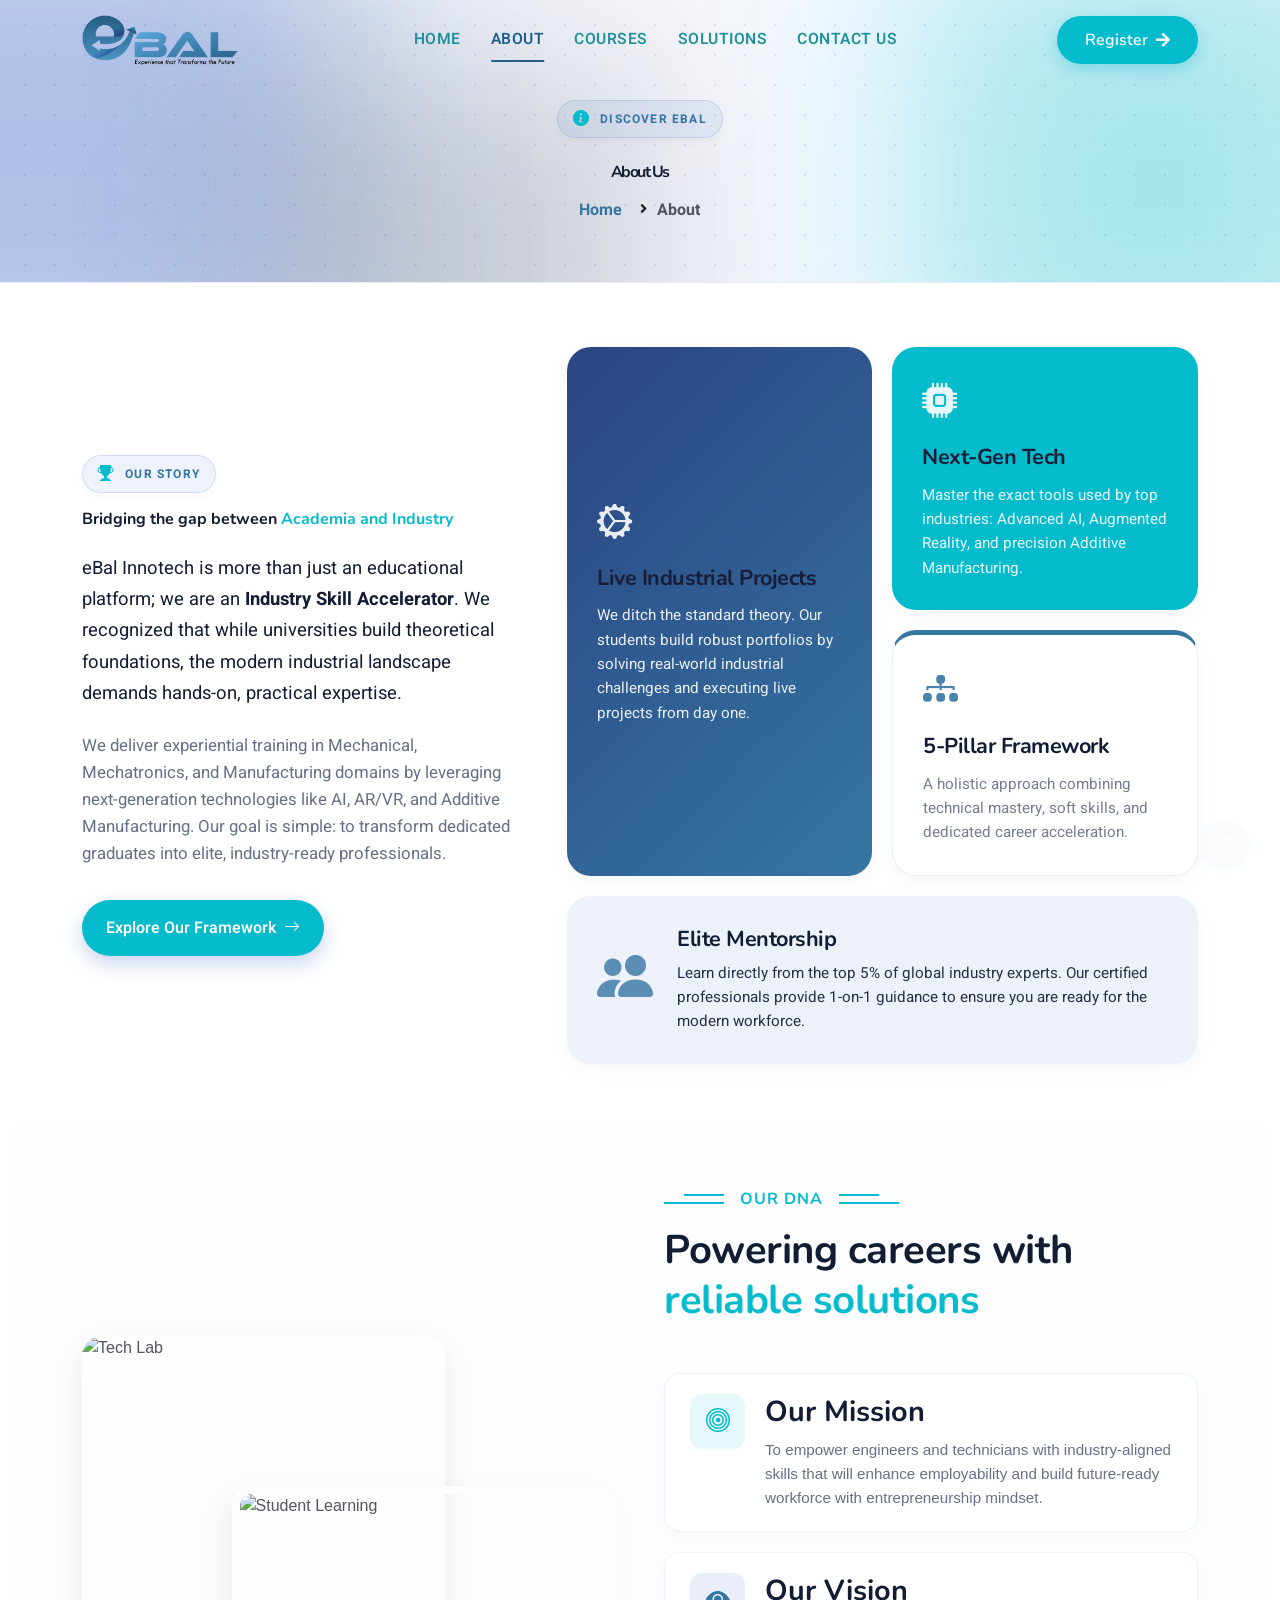
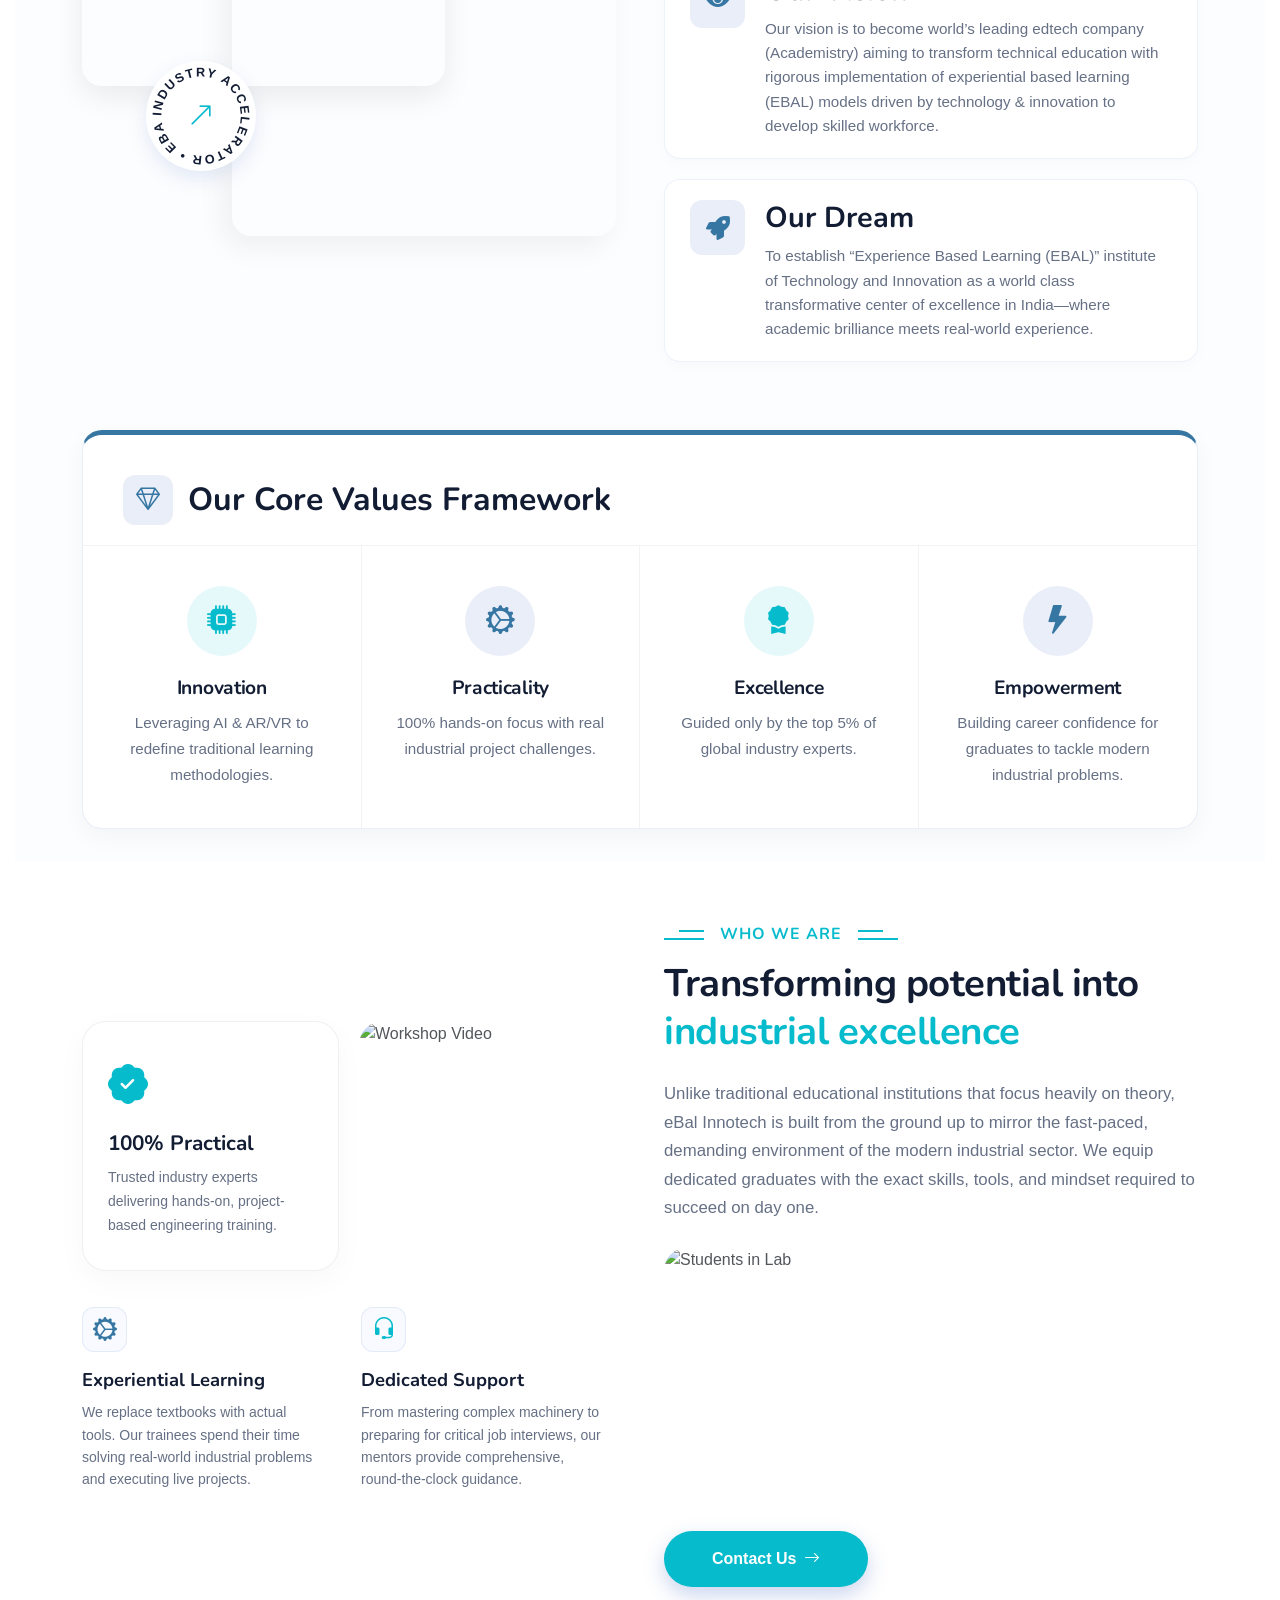
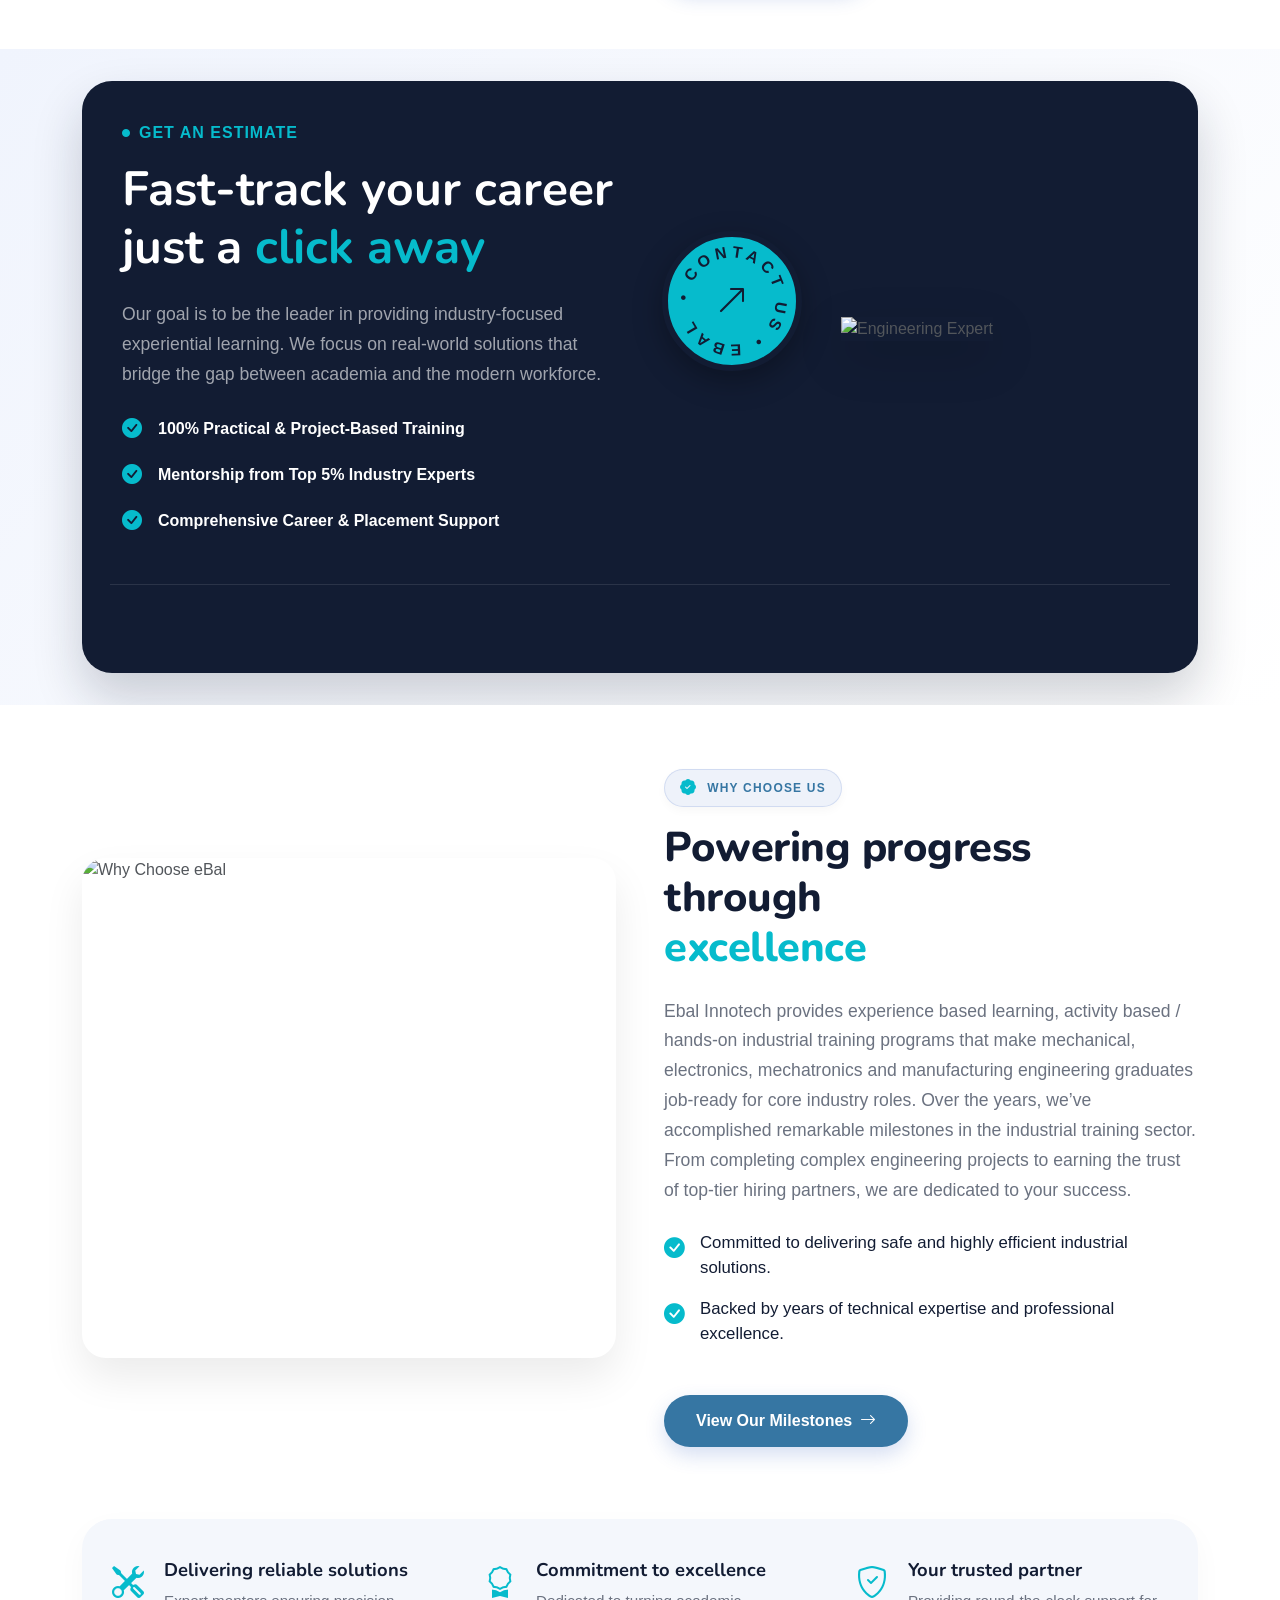
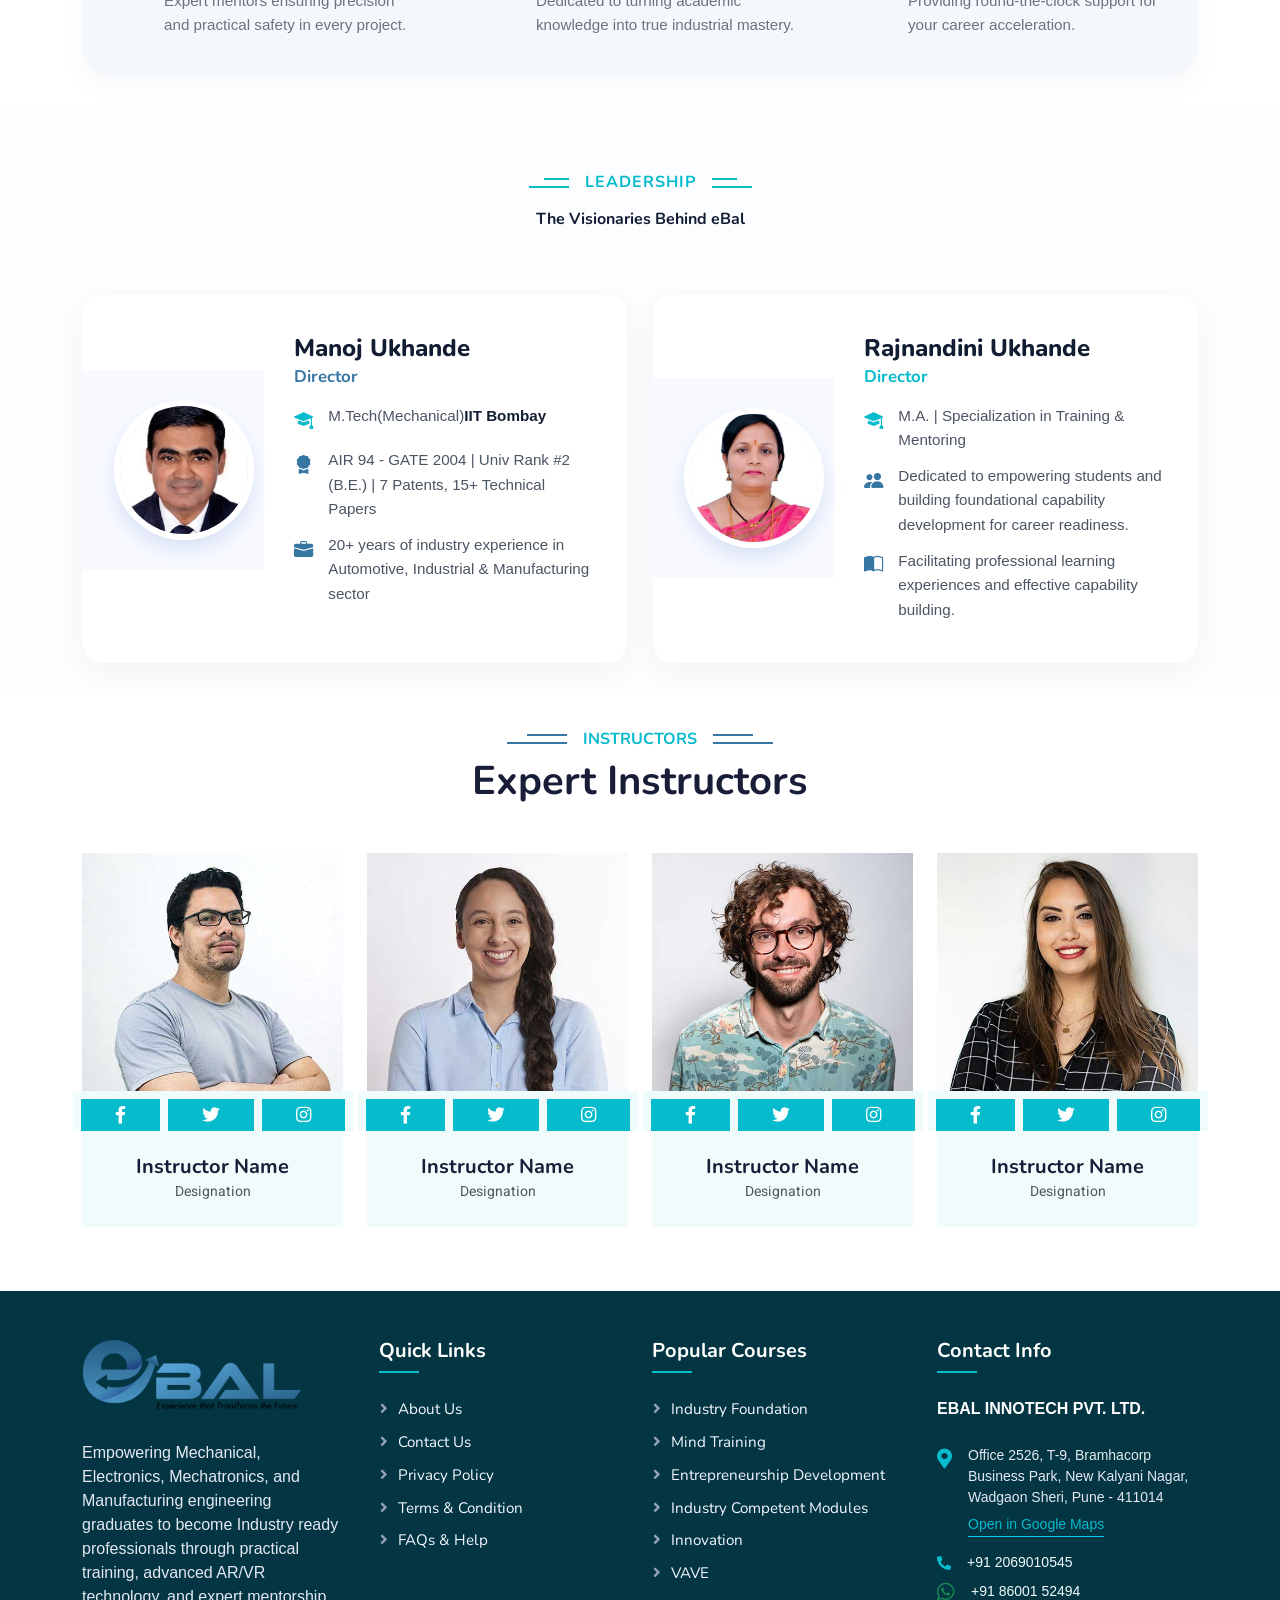
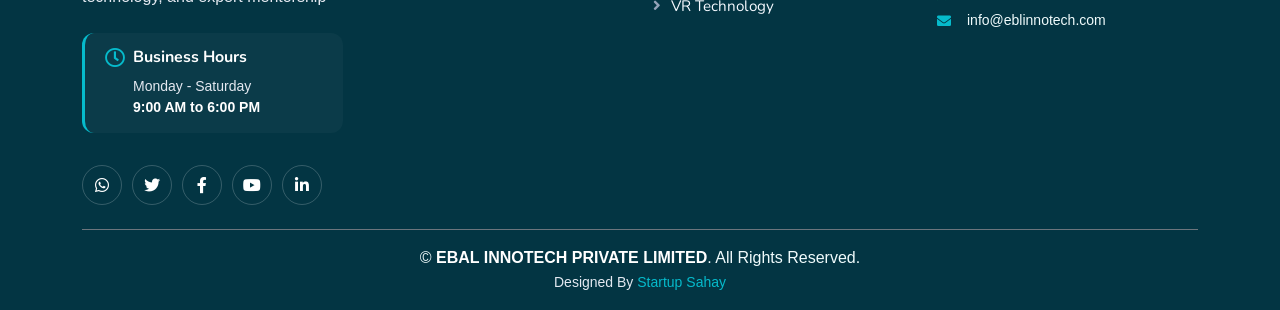
==== commit 3c88edf9: "Update about.html" ====
--- a/about.html
+++ b/about.html
@@ -55,7 +55,7 @@
         </button>
 
         <div class="collapse navbar-collapse" id="navbarCollapse">
-            <div class="navbar-nav ms-auto">
+            <div class="navbar-nav mx-auto">
                 <a href="index.html" class="nav-item nav-link">Home</a>
                 <a href="about.html" class="nav-item nav-link  active">About</a>
                 <a href="courses.html" class="nav-item nav-link">Courses</a>
@@ -79,11 +79,11 @@
                 <a href="contactus.html" class="nav-item nav-link">Contact Us</a>
             </div>
 
-            <!-- <div class="mt-4 mt-lg-0 mb-3 mb-lg-0 d-flex justify-content-center justify-content-lg-end">
+            <div class="mt-4 mt-lg-0 mb-3 mb-lg-0 d-flex justify-content-center justify-content-lg-end">
                 <a href="quote.html" class="btn btn-nav-action rounded-pill">
-                    Get a Quote <i class="fa fa-arrow-right ms-2"></i>
+                    Register <i class="fa fa-arrow-right ms-2"></i>
                 </a>
-            </div> -->
+            </div>
         </div>
     </div>
 </nav>
--- a/css/style.css
+++ b/css/style.css
@@ -0,0 +1,2641 @@
+/********** Template CSS **********/
+html, body {
+    overflow-x: clip !important; 
+}
+
+.ebal-services-light .col-lg-4 {
+    height: 100%; 
+}
+
+
+.sticky-image-container {
+    position: -webkit-sticky !important; 
+    position: sticky !important;
+    top: 120px !important;
+    height: max-content; 
+    display: flex;
+    justify-content: center;
+    align-items: center;
+    padding: 20px;
+    z-index: 10;
+    transform: none !important; 
+}
+.btn, 
+.btn-primary-custom, 
+.btn-outline-custom, 
+.btn-nav-action {
+    white-space: nowrap !important; 
+    width: auto !important; 
+    max-width: 100%;
+    display: inline-flex;
+    justify-content: center;
+    align-items: center;
+}
+
+
+@media (max-width: 767.98px) {
+    .container, .container-fluid {
+        overflow: visible !important; 
+    }
+}
+
+.header-carousel .owl-carousel-item,
+.carousel-item {
+    height: 70vh !important; 
+    min-height: 400px; 
+    width: 100%;
+    position: relative;
+}
+
+
+.header-carousel .owl-carousel-item img,
+.carousel-item img {
+    width: 100% !important;
+    height: 100% !important;
+    object-fit: cover !important; 
+    object-position: center top !important;
+}
+
+@media (max-width: 991.98px) {
+    .header-carousel .owl-carousel-item,
+    .carousel-item {
+        height: 55vh !important; 
+    }
+}
+
+@media (max-width: 767.98px) {
+    .header-carousel .owl-carousel-item,
+    .carousel-item {
+        height: 50vh !important; 
+    }
+}
+:root {
+    --primary: #79A4FF;
+    --light: #F0FBFC;
+    --dark: #181d38;
+}
+
+.fw-medium {
+    font-weight: 600 !important;
+}
+
+.fw-semi-bold {
+    font-weight: 700 !important;
+}
+
+.back-to-top {
+    position: fixed;
+    display: none;
+    right: 45px;
+    bottom: 45px;
+    z-index: 99;
+}
+
+
+/*** Spinner ***/
+#spinner {
+    opacity: 0;
+    visibility: hidden;
+    transition: opacity .5s ease-out, visibility 0s linear .5s;
+    z-index: 99999;
+}
+
+#spinner.show {
+    transition: opacity .5s ease-out, visibility 0s linear 0s;
+    visibility: visible;
+    opacity: 1;
+}
+
+
+/*** Button ***/
+.btn {
+    font-family: 'Nunito', sans-serif;
+    font-weight: 600;
+    transition: .5s;
+}
+
+.btn.btn-primary,
+.btn.btn-secondary {
+    color: #FFFFFF;
+}
+
+.btn-square {
+    width: 38px;
+    height: 38px;
+}
+
+.btn-sm-square {
+    width: 32px;
+    height: 32px;
+}
+
+.btn-lg-square {
+    width: 48px;
+    height: 48px;
+}
+
+.btn-square,
+.btn-sm-square,
+.btn-lg-square {
+    padding: 0;
+    display: flex;
+    align-items: center;
+    justify-content: center;
+    font-weight: normal;
+    border-radius: 0px;
+}
+
+
+/* =========================================
+   PREMIUM SMART NAVBAR
+   ========================================= */
+:root {
+    --nav-text: #20919b;     
+    --nav-hover: #20608e;    
+    --nav-btn-bg: #06BBCC;   
+    --primary-blue: #2a6c9c;
+    --primary-cyan: #06BBCC;
+    --text-dark: #1991a9;
+    --text-grey: #667085;
+    --bg-light: #ffffff;
+}
+/* =========================================
+   BACK TO TOP BUTTON (Global Styles)
+   ========================================= */
+.back-to-top {
+    position: fixed !important;
+    right: 30px;
+    bottom: 30px;
+    z-index: 9999;
+    display: flex !important;
+    align-items: center;
+    justify-content: center;
+    width: 50px !important;
+    height: 50px !important;
+    border-radius: 50% !important; 
+    background-color: var(--primary-blue) !important; 
+    color: #ffffff !important;
+    border: none;
+    box-shadow: 0 5px 15px rgba(43, 89, 189, 0.3);
+    transition: all 0.3s ease;
+    text-decoration: none;
+    padding: 0 !important;
+}
+
+/* Hover Animation (Desktop) */
+.back-to-top:hover {
+    background-color: var(--primary-cyan) !important; 
+    color: #ffffff !important;
+    transform: translateY(-5px); 
+    box-shadow: 0 8px 25px rgba(6, 187, 204, 0.4);
+}
+
+
+.back-to-top i {
+    font-size: 1.4rem;
+    line-height: 0;
+    margin: 0;
+}
+
+/* =========================================
+   MOBILE ADJUSTMENTS
+   ========================================= */
+@media (max-width: 767.98px) {
+    .back-to-top {
+        right: 20px;
+        bottom: 20px;
+        width: 42px !important;
+        height: 42px !important;
+    }
+    .back-to-top i {
+        font-size: 1.1rem;
+    }
+}
+/* =========================================
+   NAVBAR STYLES
+   ========================================= */
+
+.ebal-navbar {
+    background: transparent;
+    padding: 10px 0;
+    transition: all 0.4s cubic-bezier(0.165, 0.84, 0.44, 1);
+    z-index: 1030;
+}
+
+.ebal-navbar.navbar-scrolled {
+    background: rgba(255, 255, 255, 0.95);
+    backdrop-filter: blur(12px);
+    -webkit-backdrop-filter: blur(12px);
+    padding: 12px 0;
+    box-shadow: 0 10px 30px rgba(255, 255, 255, 0.08);
+}
+
+/* Nav Links */
+.ebal-navbar .navbar-nav .nav-link {
+    color: var(--nav-text);
+    font-size: 0.98rem;
+    font-weight: 600;
+    text-transform: uppercase;
+    letter-spacing: 0.5px;
+    margin: 0 15px;
+    padding: 10px 0;
+    position: relative;
+    transition: color 0.3s ease;
+}
+
+/* The Dropdown Arrow */
+.ebal-navbar .dropdown-toggle::after {
+    border: none;
+    content: "\f107";
+    font-family: "Font Awesome 5 Free";
+    font-weight: 900;
+    vertical-align: middle;
+    margin-left: 6px;
+    transition: transform 0.3s ease;
+}
+
+
+.ebal-navbar .navbar-nav .nav-link::before {
+    content: "";
+    position: absolute;
+    bottom: 0;
+    left: 50%;
+    transform: translateX(-50%);
+    width: 0;
+    height: 2px;
+    background-color: var(--nav-hover);
+    transition: width 0.3s ease;
+}
+
+.ebal-navbar .navbar-nav .nav-link:hover::before,
+.ebal-navbar .navbar-nav .nav-link.active::before {
+    width: 100%;
+}
+
+.ebal-navbar .navbar-nav .nav-link:hover,
+.ebal-navbar .navbar-nav .nav-link.active {
+    color: var(--nav-hover);
+}
+
+/* Dropdown Menu 3D Animation */
+@media (min-width: 992px) {
+    .ebal-navbar .nav-item .dropdown-menu {
+        display: block;
+        margin-top: 0;
+        opacity: 0;
+        visibility: hidden;
+        transition: all 0.4s cubic-bezier(0.165, 0.84, 0.44, 1);
+        border: none;
+        border-radius: 12px;
+        box-shadow: 0 15px 35px rgba(0,0,0,0.1);
+        padding: 15px 0;
+    }
+
+    .ebal-navbar .dropdown-menu.fade-down {
+        top: 120%;
+        transform: rotateX(-30deg); 
+        transform-origin: top center;
+    }
+
+    .ebal-navbar .nav-item:hover .dropdown-menu {
+        top: 100%;
+        transform: rotateX(0deg);
+        visibility: visible;
+        opacity: 1;
+    }
+    
+    .ebal-navbar .nav-item:hover .dropdown-toggle::after {
+        transform: rotate(180deg);
+    }
+}
+
+.dropdown-item {
+    font-weight: 500;
+    color: var(--nav-text);
+    padding: 10px 25px;
+    transition: 0.3s;
+}
+
+.dropdown-item:hover {
+    background-color: rgba(46, 154, 184, 0.05);
+    color: var(--nav-hover);
+    padding-left: 30px; 
+}
+
+
+.btn-nav-action {
+    background-color: var(--nav-btn-bg);
+    color: #ffffff !important;
+    font-weight: 600;
+    padding: 12px 28px;
+    border: none;
+    transition: all 0.3s ease;
+    box-shadow: 0 5px 15px rgba(6, 187, 204, 0.3);
+}
+
+.btn-nav-action:hover {
+    background-color: #049ba8; 
+    transform: translateY(-2px);
+    box-shadow: 0 8px 25px rgba(168, 226, 231, 0.915);
+}
+
+/* =========================================
+   HAMBURGER MENU TOGGLE FIX
+   ========================================= */
+
+
+.navbar-toggler {
+    border-color: var(--primary-cyan, #06BBCC) !important;
+    transition: all 0.3s ease;
+}
+
+
+.navbar-toggler:focus,
+.navbar-toggler:active {
+    outline: none !important;
+    box-shadow: 0 0 0 2px rgba(6, 187, 204, 0.25) !important; 
+    border-color: var(--primary-cyan, #06BBCC) !important;
+}
+
+
+.navbar-toggler-icon {
+    background-image: url("data:image/svg+xml;charset=utf8,%3Csvg viewBox='0 0 30 30' xmlns='http://www.w3.org/2000/svg'%3E%3Cpath stroke='%232b59bd' stroke-width='2.25' stroke-linecap='round' stroke-miterlimit='10' d='M4 7h22M4 15h22M4 23h22'/%3E%3C/svg%3E") !important;
+}
+
+
+/* Mobile Adjustments */
+@media (max-width: 991.98px) {
+    .ebal-navbar {
+        background: rgba(255, 255, 255, 0.98);
+        padding: 15px 0;
+    }
+    .ebal-navbar .navbar-nav {
+        border-top: 1px solid #EEEEEE;
+        padding-top: 15px;
+        margin-top: 15px;
+        text-align: center;
+    }
+    .ebal-navbar .navbar-nav .nav-link {
+        margin: 0;
+        padding: 12px 0;
+    }
+    .ebal-navbar .navbar-nav .nav-link::before {
+        display: none; 
+    }
+
+
+    .ebal-navbar .dropdown-menu {
+        text-align: center;
+        border: none;
+        box-shadow: none;
+        background-color: rgba(0, 0, 0, 0.02);
+    }
+    
+    .ebal-navbar .dropdown-item {
+        padding: 10px 0;
+    }
+
+
+    .ebal-navbar .dropdown-item:hover {
+        padding-left: 0; 
+        background-color: transparent;
+    }
+
+ 
+    .ebal-navbar .btn-nav-action {
+        display: table;
+        margin: 15px auto 10px auto; 
+    }
+    .mt-4 {
+    margin-top: 0rem !important;
+}
+}
+
+/* =========================================
+   CAROUSEL RESPONSIVE HEIGHTS & ARROWS
+   ========================================= */
+@media (min-width: 1441px) {
+    .header-carousel .owl-carousel-item { height: 500px; }
+    .header-carousel .owl-nav .owl-prev,
+    .header-carousel .owl-nav .owl-next { width: 50px; height: 50px; font-size: 24px; }
+}
+
+@media (max-width: 1440px) and (min-width: 1025px) {
+    .header-carousel .owl-carousel-item { height: 450px; }
+    .header-carousel .owl-nav { right: 5%; }
+}
+
+@media (max-width: 1024px) and (min-width: 769px) {
+    .header-carousel .owl-carousel-item { height: 400px; }
+    .header-carousel .owl-nav {
+        position: absolute !important; top: auto !important; bottom: 40px !important;
+        right: 5% !important; transform: none !important; flex-direction: row !important;
+    }
+    .header-carousel .owl-nav .owl-prev,
+    .header-carousel .owl-nav .owl-next { margin: 0 10px !important; }
+}
+
+@media (max-width: 768px) {
+    .header-carousel .owl-carousel-item { height: 400px !important; }
+    .header-carousel .owl-nav {
+        position: absolute !important; top: auto !important; bottom: 30px !important;            
+        left: 5% !important; right: auto !important; transform: none !important;         
+        flex-direction: row !important;     
+    }
+    .header-carousel .owl-nav .owl-prev,
+    .header-carousel .owl-nav .owl-next { margin: 0 10px 0 0 !important; width: 35px !important; height: 35px !important; font-size: 16px !important; }
+}
+
+/* =========================================
+   CLEAN PILL BADGE DESIGN
+   ========================================= */
+.ebal-badge-clean {
+    display: inline-flex; align-items: center; padding: 8px 22px;
+    background-color: rgba(43, 89, 189, 0.08); color: var(--primary-blue);
+    border: 1px solid rgba(43, 89, 189, 0.15); border-radius: 50px;
+    font-size: 0.85rem; font-weight: 700; text-transform: uppercase;
+    letter-spacing: 1.5px; box-shadow: 0 4px 10px rgba(0, 0, 0, 0.03);
+    /* Fixes mobile badge wrapping safely */
+    white-space: normal; text-align: center; justify-content: center;
+}
+.ebal-badge-clean i { margin-right: 10px; font-size: 1rem; color: var(--primary-cyan); }
+
+/* =========================================
+   1. MAIN HERO CONTAINER (Modern & Clean)
+   ========================================= */
+.ebal-hero-modern, .ebal-hero-clean {
+    position: relative; overflow: hidden; display: flex; align-items: center;
+    min-height: 65vh; 
+    padding-top: 70px; 
+    padding-bottom: 20px;
+}
+
+.ebal-hero-modern { height: auto; }
+.ebal-hero-clean { background-color: var(--bg-light); font-family: 'Segoe UI', Roboto, 'Helvetica Neue', sans-serif; }
+
+/* Backgrounds & Overlays */
+.hero-bg-image { position: absolute; top: 0; left: 0; width: 100%; height: 100%; background-size: cover; background-position: center; z-index: -2; }
+.hero-overlay { position: absolute; top: 0; left: 0; width: 100%; height: 100%; background: linear-gradient(135deg, rgba(24, 29, 56, 0.95) 0%, rgba(24, 29, 56, 0.7) 100%); z-index: -1; }
+.hero-wave-bg {
+    position: absolute; top: 0; right: 0; width: 65%; height: 100%; z-index: 0;
+    background-image: url("data:image/svg+xml,%3Csvg viewBox='0 0 800 800' preserveAspectRatio='none' xmlns='http://www.w3.org/2000/svg'%3E%3Cpath fill='%23eef4fc' d='M800,0 L800,800 L300,800 C450,600 150,400 300,0 Z'/%3E%3C/svg%3E");
+    background-size: cover; background-position: left center; background-repeat: no-repeat;
+}
+.z-index-2 { z-index: 2; }
+
+/* =========================================
+   2. TYPOGRAPHY & COLORS
+   ========================================= */
+.text-dark-blue { color: var(--text-dark); line-height: 1.25; font-size: 2.2rem; }
+
+
+.text-primary-cyan { color: var(--primary-cyan, #06BBCC) !important; }
+
+
+.text-primary-blue { color: var(--primary-blue, #3174a3) !important; }
+
+.text-muted { color: var(--text-grey) !important; line-height: 1.7; }
+.tracking-wide { color: var(--primary-cyan) !important; letter-spacing: 2.5px; font-size: 0.9rem; }
+.text-primary-glow { color: var(--primary-cyan); text-shadow: 0 0 15px rgba(6, 187, 204, 0.4); }
+
+.ebal-badge-modern {
+    display: inline-block; padding: 8px 24px; background: rgba(255, 255, 255, 0.1); backdrop-filter: blur(5px);
+    border: 1px solid rgba(255, 255, 255, 0.2); color: var(--primary-cyan); border-radius: 50px; font-weight: 600;
+    margin-bottom: 20px; text-transform: uppercase; letter-spacing: 2px;
+}
+
+/* =========================================
+   3. BUTTONS
+   ========================================= */
+.hero-actions { display: flex; gap: 15px; margin-top: 20px; flex-wrap: wrap; }
+.btn-primary-custom { background-color: var(--primary-cyan); color: #ffffff; border: none; font-weight: 600; box-shadow: 0 8px 20px rgba(43, 89, 189, 0.25); transition: all 0.3s ease; text-decoration: none; }
+.btn-primary-custom:hover { background-color: var(--primary-blue); color: 00182a; transform: translateY(-3px); box-shadow: 0 12px 25px rgba(43, 89, 189, 0.35); }
+.btn-outline-custom { background-color: transparent; color: var(--text-dark); border: 2px solid #e4e7ec; font-weight: 600; transition: all 0.3s ease; text-decoration: none; }
+.btn-outline-custom:hover { border-color: var(--primary-cyan); color: var(--primary-cyan); background-color: #f8faff; transform: translateY(-3px); }
+
+/* =========================================
+   4. CROSS-DISSOLVE TEXT LOGIC
+   ========================================= */
+.hero-text-col, .hero-visual-col { position: relative; min-height: 450px; }
+
+.dissolve-block {
+    position: absolute; top: 50%; left: 15px; width: calc(100% - 30px);
+    transform: translateY(-50%); opacity: 0; visibility: hidden; transition: opacity 0.8s ease; pointer-events: none;
+}
+.dissolve-block.active { opacity: 1; visibility: visible; pointer-events: auto; z-index: 10; }
+
+@keyframes dissolveBlur {
+    0% { opacity: 0; filter: blur(15px); transform: scale(0.98) translateY(15px); }
+    100% { opacity: 1; filter: blur(0); transform: scale(1) translateY(0); }
+}
+
+.dissolve-block .dissolve-item { opacity: 0; }
+.dissolve-block.active .dissolve-item { animation: dissolveBlur 1.5s forwards cubic-bezier(0.19, 1, 0.22, 1); }
+.delay-1 { animation-delay: 0.2s; } .delay-2 { animation-delay: 0.4s; } .delay-3 { animation-delay: 0.6s; }
+
+/* =========================================
+   5. PREMIUM HERO VISUALS & GLASSMORPHISM
+   ========================================= */
+.hero-visual-premium, .hero-visual-clean { position: relative; display: flex; justify-content: center; align-items: center; min-height: 500px; }
+
+.clean-floating-img, .premium-hero-img { position: relative; z-index: 5; margin-top: 30px; width: 100%; height: 620px !important; max-width: 550px; object-fit: contain; }
+.clean-floating-img { animation: smoothFloat 6s ease-in-out infinite; filter: drop-shadow(0 20px 30px rgba(43, 89, 189, 0.1)); }
+.premium-hero-img { filter: drop-shadow(0 20px 30px rgba(43, 89, 189, 0.15)); }
+
+@keyframes smoothFloat { 0%, 100% { transform: translateY(0); } 50% { transform: translateY(-20px); } }
+
+.premium-glow-backdrop {
+    position: absolute; top: 50%; left: 50%; transform: translate(-50%, -50%);
+    width: 350px; height: 350px; background: radial-gradient(circle, rgba(6, 187, 204, 0.15) 0%, rgba(255, 255, 255, 0) 70%); border-radius: 50%; z-index: 0; animation: breatheGlow 4s ease-in-out infinite alternate;
+}
+@keyframes breatheGlow { 0% { transform: translate(-50%, -50%) scale(1); opacity: 0.8; } 100% { transform: translate(-50%, -50%) scale(1.2); opacity: 1; } }
+
+.glass-orb { position: absolute; width: 60px; height: 60px; background: rgba(255, 255, 255, 0.6); backdrop-filter: blur(10px); -webkit-backdrop-filter: blur(10px); border: 1px solid rgba(255, 255, 255, 0.8); border-radius: 50%; display: flex; justify-content: center; align-items: center; box-shadow: 0 10px 25px rgba(0, 0, 0, 0.08); z-index: 10; animation: floatAdvanced 6s cubic-bezier(0.4, 0, 0.2, 1) infinite alternate; }
+.orb-icon { font-size: 1.5rem; } .blue-icon { color: var(--primary-blue); } .cyan-icon { color: var(--primary-cyan); } .orange-icon { color: #0b9ff593; }
+
+.glass-ui-card { position: absolute; background: rgba(255, 255, 255, 0.85); backdrop-filter: blur(12px); -webkit-backdrop-filter: blur(12px); border: 1px solid rgba(255, 255, 255, 1); border-radius: 10px; padding: 8px 14px; display: flex; align-items: center; gap: 10px; box-shadow: 0 10px 25px rgba(43, 89, 189, 0.1); z-index: 10; animation: floatCardAdvanced 7s cubic-bezier(0.4, 0, 0.2, 1) infinite alternate-reverse; }
+.card-icon-wrap { width: 28px; height: 28px; border-radius: 50%; display: flex; justify-content: center; align-items: center; font-size: 0.75rem; }
+.bg-cyan-light { background-color: rgba(6, 187, 204, 0.15); } .card-text-wrap .fw-bolder { font-size: 0.95rem !important; letter-spacing: 0.5px; } .card-text-wrap .text-muted { font-size: 0.65rem !important; margin-top: 2px; }
+
+/* Orb Positions */
+.tech-orb-1 { top: 8%; left: 2%; animation-delay: 0s; } .tech-orb-2 { top: 25%; right: 2%; animation-delay: 1.5s; } .tech-orb-3 { bottom: 50%; left: -8%; animation-delay: 3s; } .tech-card-4 { bottom: 1%; right: -2%; animation-delay: 1s; }
+
+.pulse-ring::before { content: ''; position: absolute; width: 100%; height: 100%; border-radius: 50%; background: rgba(35, 43, 195, 0.4); z-index: -1; animation: radarPulse 2s ease-out infinite; }
+@keyframes radarPulse { 0% { transform: scale(1); opacity: 1; } 100% { transform: scale(1.8); opacity: 0; } }
+@keyframes floatAdvanced { 0% { transform: translateY(0px) scale(1); } 100% { transform: translateY(-20px) scale(1.05); } }
+@keyframes floatCardAdvanced { 0% { transform: translateY(0px) scale(1); } 100% { transform: translateY(-12px) scale(1.02); } }
+
+/* =========================================
+   6. RESPONSIVE COMPATIBILITY 
+   ========================================= */
+
+/* Desktop Specifics */
+@media (min-width: 992px) {
+    .dissolve-block h1 { max-width: 730px; }
+    .dissolve-block p { max-width: 600px; line-height: 1.7; }
+}
+
+/* Smaller PC / 13-inch MacBooks (1025px - 1440px) */
+@media (max-width: 1440px) and (min-width: 1025px) {
+    .ebal-hero-clean, .ebal-hero-modern { min-height: 60vh; padding-top: 70px; } 
+    .text-dark-blue { font-size: 1rem; }
+    .hero-text-col, .hero-visual-premium, .hero-visual-clean { min-height: 420px; }
+    .clean-floating-img, .premium-hero-img { max-width: 450px; }
+}
+
+/* iPad Air & Tablets (768px - 1024px) */
+@media (max-width: 1024px) and (min-width: 768px) {
+    .ebal-hero-clean, .ebal-hero-modern { min-height: auto; padding-top: 40px; }
+    .text-dark-blue { font-size: 1rem; }
+    .clean-floating-img, .premium-hero-img { max-width: 380px; }
+    .hero-visual-premium, .hero-visual-clean { min-height: 380px; }
+    .dissolve-block h1, .dissolve-block p { max-width: 100%; }
+}
+
+/* Tablet & Mobile Layout Shifts */
+@media (max-width: 991.98px) {
+    .ebal-hero-clean, .ebal-hero-modern {
+        text-align: center;
+        padding-top: 110px; 
+        padding-bottom: 30px;
+        height: auto;
+        min-height: auto;
+    }
+    
+   
+    .hero-text-col { min-height: 580px; margin-top: 20px; } 
+    
+    .hero-wave-bg { width: 100%; opacity: 0.3; } 
+    .dissolve-block { left: 0; width: 100%; padding: 0 15px; }
+    
+    .hero-actions { justify-content: center; }
+    .hero-actions a { width: 100%; max-width: 300px; margin: 0 auto !important; }
+    .dissolve-block h1, .dissolve-block p { max-width: 100%; margin-left: auto; margin-right: auto; }
+}
+
+/* Mobile Phones Only (Below 768px) */
+@media (max-width: 767.98px) {
+     .ebal-hero-clean, .ebal-hero-modern {
+        text-align: center;
+        padding-top: 140px; 
+        padding-bottom: 10px;
+        height: auto;
+        min-height: auto;
+    }
+ 
+    .premium-hero-img {
+        display: block;
+        max-width: 280px;
+        width: 100%;
+        margin: 0 auto !important;
+    }
+    
+  
+    .hero-visual-premium {
+        margin: 0 auto;
+        max-width: 100%;
+        padding: 0 15px;
+    }
+
+  
+    .tech-orb-1 { left: 5%; }
+    .tech-orb-2 { right: 5%; }
+    .tech-orb-3 { left: 5%; bottom: 10%;} 
+    .tech-card-4 { right: 5%; }
+}
+/* =========================================
+   MODERN SOFT-UI FEATURES SECTION
+   ========================================= */
+.ebal-features-section {
+    background-color: #ffffff; 
+}
+
+.ebal-modern-card {
+    background-color: #f8f9fc; 
+    border-radius: 24px; 
+    padding: 30px 25px;
+    display: flex;
+    flex-direction: column;
+    position: relative;
+    overflow: hidden; 
+    transition: transform 0.4s cubic-bezier(0.165, 0.84, 0.44, 1), box-shadow 0.4s ease;
+    border: 1px solid rgba(0, 0, 0, 0.03); 
+}
+
+
+.ebal-modern-card:hover {
+    transform: translateY(-8px);
+    box-shadow: 0 20px 40px rgba(43, 89, 189, 0.08);
+}
+
+/* --- Equal Height Text Area --- */
+.card-text-content {
+    flex-grow: 1; 
+    z-index: 2;
+    position: relative;
+}
+
+.card-title {
+    font-weight: 800;
+    color: #121c33;
+    font-size: 1.35rem;
+    margin-bottom: 12px;
+    line-height: 1.3;
+}
+
+.card-desc {
+    color: #6b7280;
+    font-size: 0.95rem;
+    line-height: 1.6;
+    margin-bottom: 20px;
+}
+
+/* --- Bottom Area (Arrow & Icon) --- */
+.card-bottom-area {
+    display: flex;
+    justify-content: space-between;
+    align-items: flex-end;
+    margin-top: auto; 
+    z-index: 2;
+    position: relative;
+}
+
+/* The Circular Arrow Button */
+.arrow-btn {
+    width: 45px;
+    height: 45px;
+    border-radius: 50%;
+    border: 1px solid #d1d5db;
+    display: flex;
+    justify-content: center;
+    align-items: center;
+    color: #121c33;
+    text-decoration: none;
+    transition: all 0.3s ease;
+    background: transparent;
+}
+
+.ebal-modern-card:hover .arrow-btn {
+    background-color: var(--primary-blue, #3676a3);
+    color: #ffffff;
+    border-color: var(--primary-blue, #3676a3);
+    transform: translateX(5px); 
+}
+
+/* --- The Bleeding Edge Icon Effect --- */
+.bottom-right-icon {
+    position: absolute;
+    bottom: -15px; 
+    right: -15px;
+    font-size: 6.5rem;
+    opacity: 0.12;
+    transform: rotate(-15deg);
+    transition: all 0.5s cubic-bezier(0.165, 0.84, 0.44, 1);
+    z-index: 0;
+}
+
+.ebal-modern-card:hover .bottom-right-icon {
+    transform: rotate(0deg) scale(1.1);
+    opacity: 0.2;
+}
+
+/* Colors for the watermark icons */
+.color-blue { color: var(--primary-blue, #2d6d9b); }
+.color-cyan { color: var(--primary-cyan, #06BBCC); }
+.color-orange { color: #f59e0b; }
+.color-dark { color: #121c33; }
+
+/* Responsive adjustments */
+@media (max-width: 768px) {
+    .ebal-modern-card { padding: 25px 20px; }
+    .card-title { font-size: 1.25rem; }
+    .bottom-right-icon { font-size: 5rem; }
+}
+
+/* =========================================
+   BENTO BOX SOFT-UI SECTION
+   ========================================= */
+.ebal-features-section {
+    background-color: #ffffff; 
+}
+
+.ebal-modern-card {
+    background-color: #f8f9fc; 
+    border-radius: 24px; 
+    padding: 30px 25px;
+    display: flex;
+    flex-direction: column;
+    position: relative;
+    overflow: hidden; 
+    transition: transform 0.4s cubic-bezier(0.165, 0.84, 0.44, 1), box-shadow 0.4s ease;
+    border: 1px solid rgba(0, 0, 0, 0.03); 
+}
+
+
+.ebal-modern-card:hover {
+    transform: translateY(-8px);
+    box-shadow: 0 20px 40px rgba(43, 89, 189, 0.08);
+}
+
+/* --- Equal Height Text Area --- */
+.card-text-content {
+    flex-grow: 1; 
+    z-index: 2;
+    position: relative;
+}
+
+.card-title {
+    font-weight: 800;
+    color: #121c33;
+    font-size: 1.35rem;
+    margin-bottom: 12px;
+    line-height: 1.3;
+}
+
+.card-desc {
+    color: #6b7280;
+    font-size: 0.95rem;
+    line-height: 1.6;
+    margin-bottom: 20px;
+}
+
+/* --- Bottom Area (Arrow & Icon) --- */
+.card-bottom-area {
+    display: flex;
+    justify-content: space-between;
+    align-items: flex-end;
+    margin-top: auto; 
+    z-index: 2;
+    position: relative;
+}
+
+
+.arrow-btn {
+    width: 45px;
+    height: 45px;
+    border-radius: 50%;
+    border: 1px solid #d1d5db; 
+    display: flex;
+    justify-content: center;
+    align-items: center;
+    color: #121c33;
+    text-decoration: none;
+    transition: all 0.3s ease;
+    background: transparent;
+}
+
+.ebal-modern-card:hover .arrow-btn {
+    background-color: var(--primary-blue, #3676a3);
+    color: #ffffff;
+    border-color: var(--primary-blue, #3676a3);
+    transform: translateX(5px);
+}
+
+/* --- The Bleeding Edge Icon Effect --- */
+.bottom-right-icon {
+    position: absolute;
+    bottom: -15px; 
+    right: -15px;  
+    font-size: 7rem; 
+    opacity: 0.08; 
+    transform: rotate(-15deg);
+    transition: all 0.5s cubic-bezier(0.165, 0.84, 0.44, 1);
+    z-index: 0;
+}
+
+.ebal-modern-card:hover .bottom-right-icon {
+    transform: rotate(0deg) scale(1.1);
+    opacity: 0.15;
+}
+
+/* Icon Colors */
+.color-blue { color: var(--primary-blue, #3676a3); }
+.color-cyan { color: var(--primary-cyan, #06BBCC); }
+.color-orange { color: var(--primary-orange, #0bcef5); }
+.color-dark { color: #121c33; }
+.color-purple { color: var(--primary-purple, #14c2dc); } 
+
+/* Responsive adjustments */
+@media (max-width: 991px) {
+    .ebal-modern-card { padding: 25px 20px; }
+    .card-title { font-size: 1.25rem; }
+    .bottom-right-icon { font-size: 5rem; }
+}
+
+/* --- Heading Styles --- */
+.text-dark-blue {
+    color: #121c33;
+}
+
+/* Refined Heading Size */
+.ebal-features-section .display-6 {
+    font-size: 2.25rem;
+    letter-spacing: -0.5px;
+    line-height: 1.2;
+}
+
+/* Refined Subtext */
+.feature-subheading {
+    font-size: 1.05rem; 
+    line-height: 1.6;
+    opacity: 0.85;
+}
+
+.ebal-badge-clean {
+    padding: 6px 15px;
+    font-size: 0.75rem;
+    letter-spacing: 1.2px;
+}
+
+/* Mobile adjustments */
+@media (max-width: 768px) {
+    .ebal-features-section .display-6 {
+        font-size: 1.85rem;
+    }
+    .feature-subheading {
+        font-size: 0.95rem;
+    }
+}
+/*** 3. Page Header ***/
+.page-header {
+    background: linear-gradient(rgba(24, 29, 56, .7), rgba(24, 29, 56, .7)), url(../img/carousel-1.jpg);
+    background-position: center center;
+    background-repeat: no-repeat;
+    background-size: cover;
+    min-height: 400px; 
+}
+
+.page-header-inner {
+    background: rgba(15, 23, 43, .7);
+}
+
+.breadcrumb-item + .breadcrumb-item::before {
+    color: var(--light);
+}
+
+
+/*** 4. Section Titles ***/
+.section-title {
+    position: relative;
+    display: inline-block;
+    text-transform: uppercase;
+}
+
+.section-title::before {
+    position: absolute;
+    content: "";
+    width: calc(100% + 80px);
+    height: 2px;
+    top: 4px;
+    left: -40px;
+    background: var(--primary);
+    z-index: -1;
+}
+
+.section-title::after {
+    position: absolute;
+    content: "";
+    width: calc(100% + 120px);
+    height: 2px;
+    bottom: 5px;
+    left: -60px;
+    background: var(--primary);
+    z-index: -1;
+}
+
+.section-title.text-start::before {
+    width: calc(100% + 40px);
+    left: 0;
+}
+
+.section-title.text-start::after {
+    width: calc(100% + 60px);
+    left: 0;
+}
+
+/* Section Title Mobile Overlap Fix */
+@media (max-width: 768px) {
+    .section-title::before {
+        width: calc(100% + 40px); 
+        left: -20px;
+    }
+    .section-title::after {
+        width: calc(100% + 60px); 
+        left: -30px;
+    }
+    .section-title.text-start::before {
+        width: calc(100% + 20px);
+        left: 0;
+    }
+    .section-title.text-start::after {
+        width: calc(100% + 30px);
+        left: 0;
+    }
+}
+/*** Service ***/
+.service-item {
+    background: var(--light);
+    transition: .5s;
+}
+
+.service-item:hover {
+    margin-top: -10px;
+    background: var(--primary);
+}
+
+.service-item * {
+    transition: .5s;
+}
+
+.service-item:hover * {
+    color: var(--light) !important;
+}
+
+
+/*** Categories & Courses ***/
+.category img,
+.course-item img {
+    transition: .5s;
+}
+
+.category a:hover img,
+.course-item:hover img {
+    transform: scale(1.1);
+}
+/* =========================================
+   VIEW MORE BUTTON DESIGN
+   ========================================= */
+.btn-view-more {
+    display: inline-flex;
+    align-items: center;
+    justify-content: center;
+    padding: 12px 30px;
+    font-size: 1rem;
+    font-weight: 600;
+    color: var(--primary-blue);
+    background-color: transparent;
+    border: 2px solid var(--primary-blue);
+    border-radius: 50px; 
+    text-decoration: none;
+    transition: all 0.3s cubic-bezier(0.165, 0.84, 0.44, 1);
+    cursor: pointer;
+    letter-spacing: 0.5px;
+    margin-top: 15px;
+
+}
+
+/* Icon spacing */
+.btn-view-more i {
+    margin-left: 8px;
+    font-size: 1.2rem;
+    transition: transform 0.3s ease;
+}
+
+/* Hover State */
+.btn-view-more:hover {
+    background-color: var(--primary-blue);
+    color: #ffffff !important;
+    box-shadow: 0 10px 20px rgba(43, 89, 189, 0.2);
+    transform: translateY(-2px);
+}
+
+
+.btn-view-more:hover i {
+    transform: translateX(4px);
+}
+
+
+.btn-view-more:active {
+    transform: translateY(0);
+}
+
+/* Responsive adjustment for small mobile screens */
+@media (max-width: 576px) {
+    .btn-view-more {
+        width: 100%; 
+        padding: 10px 20px;
+        font-size: 0.95rem;
+    }
+}
+
+
+
+/* =========================================
+   COACHING SOLUTIONS SECTION
+   ========================================= */
+
+.coaching-solutions-section {
+    padding: 50px 15px;
+    background-color: #ffffff;
+    font-family: 'Segoe UI', Roboto, 'Helvetica Neue', sans-serif;
+}
+
+.coaching-solutions-section .container {
+    max-width: 1200px;
+    margin: 0 auto;
+}
+
+/* Header Styling */
+.solutions-header {
+    text-align: center;
+    margin-bottom: 60px;
+}
+
+.solutions-header h2 {
+    color: #121c33; /* Dark navy */
+    font-size: 2.8rem;
+    font-weight: 700;
+    line-height: 1.2;
+    margin-bottom: 15px;
+}
+
+.solutions-header p {
+    color: #4b5563;
+    font-size: 1.15rem;
+    max-width: 600px;
+    margin: 0 auto;
+}
+
+/* CSS Grid Layout */
+.solutions-grid {
+    display: grid;
+    grid-template-columns: repeat(2, 1fr);
+    gap: 25px;
+}
+
+/* Base Card Styling */
+.solution-card {
+    position: relative;
+    padding: 50px 40px;
+    border-radius: 20px;
+    transition: transform 0.3s ease, box-shadow 0.3s ease;
+    overflow: hidden;
+    min-height: 280px; 
+}
+
+/* Modern Hover Lift Effect */
+.solution-card:hover {
+    transform: translateY(-8px);
+    box-shadow: 0 15px 30px rgba(0, 0, 0, 0.08);
+}
+
+
+.light-card {
+    background-color: #EDF1FA; 
+}
+
+.light-card .card-subtitle {
+    color: #121c33;
+    font-size: 1.05rem;
+    font-weight: 600;
+    display: block;
+    margin-bottom: 10px;
+}
+
+.light-card .card-title {
+    color: #121c33;
+    font-size: 2.2rem;
+    font-weight: 700;
+    margin-bottom: 25px;
+    letter-spacing: -0.5px;
+}
+
+.light-card .card-desc {
+    color: #121c33;
+    font-size: 1.05rem;
+    line-height: 1.5;
+    margin: 0;
+}
+
+/* Dark Card (Online Classes) */
+.dark-card {
+    background: linear-gradient(135deg, #064f68 0%, #226484a8 100%); 
+}
+
+.dark-card .card-subtitle {
+    color: #ffffff;
+    font-size: 1.05rem;
+    font-weight: 600;
+    display: block;
+    margin-bottom: 10px;
+}
+
+.dark-card .card-title {
+    color: #ffffff;
+    font-size: 2.2rem;
+    font-weight: 700;
+    margin-bottom: 25px;
+    letter-spacing: -0.5px;
+}
+
+.dark-card .card-desc {
+    color: #ffffff;
+    font-size: 1.05rem;
+    line-height: 1.5;
+    margin: 0;
+    opacity: 0.9;
+}
+
+
+.highlight-icon {
+    position: absolute;
+    top: 40px;
+    right: 40px;
+    width: 45px;
+    height: 45px;
+    animation: floatIcon 4s ease-in-out infinite alternate;
+}
+
+@keyframes floatIcon {
+    0% { transform: translateY(0); opacity: 0.8; }
+    100% { transform: translateY(-8px); opacity: 1; }
+}
+
+/* =========================================
+   RESPONSIVE MOBILE STYLES
+   ========================================= */
+
+/* Tablets (iPad) */
+@media (max-width: 991px) {
+    .solutions-header h2 {
+        font-size: 2.3rem;
+    }
+    .solution-card {
+        padding: 40px 30px;
+        min-height: 250px;
+    }
+}
+
+/* Mobile Phones */
+@media (max-width: 768px) {
+    .solutions-header h2 {
+        font-size: 2rem;
+    }
+    
+    .solutions-header p {
+        font-size: 1.05rem;
+        padding: 0 10px;
+    }
+
+    .solutions-grid {
+        grid-template-columns: 1fr;
+        gap: 20px;
+    }
+
+    .solution-card {
+        padding: 35px 25px;
+        min-height: auto; 
+    }
+
+    .light-card .card-title, 
+    .dark-card .card-title {
+        font-size: 1.9rem;
+    }
+    
+    .highlight-icon {
+        top: 25px;
+        right: 25px;
+        width: 35px;
+        height: 35px;
+    }
+}
+
+/* =========================================
+   LEADING COACHES SECTION (eBal Custom)
+   ========================================= */
+.ebal-coaches-section {
+    padding: 70px 15px;
+    background-color: #fcfdfe;
+    font-family: 'Segoe UI', Roboto, 'Helvetica Neue', sans-serif;
+    overflow-x: hidden; 
+}
+
+.ebal-coaches-section .container {
+    max-width: 1160px;
+    margin: 0 auto;
+}
+
+.coaches-grid {
+    display: grid;
+    grid-template-columns: 1fr 1fr;
+    gap: 60px;
+    align-items: center;
+}
+
+/* --- VISUAL COLUMN --- */
+.coaches-visual {
+    position: relative;
+    padding-right: 40px; 
+}
+
+.image-wrapper {
+    position: relative;
+    border-radius: 24px;
+    z-index: 1;
+}
+
+/* The Main Image */
+.main-coach-img {
+    width: 100%;
+    height: 500px;
+    border-radius: 24px;
+    box-shadow: 0 20px 40px rgba(18, 28, 51, 0.08);
+    transition: transform 0.4s ease;
+    object-fit: cover;
+}
+
+.image-wrapper:hover .main-coach-img {
+    transform: scale(1.02);
+}
+
+/* --- FLOATING UI BADGES --- */
+.floating-badge {
+    position: absolute;
+    background: #ffffff;
+    padding: 16px 24px;
+    border-radius: 16px;
+    display: flex;
+    align-items: center;
+    gap: 15px;
+    box-shadow: 0 15px 35px rgba(0, 0, 0, 0.1);
+    z-index: 10;
+    transition: all 0.3s ease;
+    border: 1px solid rgba(43, 89, 189, 0.05);
+}
+
+.floating-badge:hover {
+    transform: translateY(-5px) scale(1.05) !important;
+    box-shadow: 0 20px 40px rgba(43, 89, 189, 0.15);
+}
+
+.badge-icon {
+    width: 45px;
+    height: 45px;
+    border-radius: 12px;
+    display: flex;
+    justify-content: center;
+    align-items: center;
+    font-size: 1.5rem;
+}
+
+.icon-blue {
+    background-color: rgba(43, 89, 189, 0.1);
+    color: var(--primary-blue, #3676a3);
+}
+
+.icon-cyan {
+    background-color: rgba(6, 187, 204, 0.15);
+    color: var(--primary-cyan, #06BBCC);
+}
+
+.badge-text {
+    display: flex;
+    flex-direction: column;
+}
+
+.badge-title {
+    font-weight: 700;
+    color: var(--text-dark, #121c33);
+    font-size: 1.05rem;
+}
+
+.badge-sub {
+    font-size: 0.85rem;
+    color: var(--text-grey, #667085);
+    font-weight: 500;
+}
+
+/* Specific Badge Positions & Animations */
+.badge-top {
+    top: 20%;
+    right: -70px;
+   
+}
+
+.badge-bottom {
+    bottom: 42%;
+    right: -12%;
+    
+}
+/* 
+@keyframes floatVertical {
+    0%, 100% { transform: translateY(0); }
+    50% { transform: translateY(-15px); }
+} */
+
+/* --- CONTENT COLUMN --- */
+.coaches-content {
+    padding-left: 20px;
+}
+
+.coaches-content h2 {
+    color: var(--text-dark, #121c33);
+    font-size: 2.6rem;
+    font-weight: 700;
+    line-height: 1.25;
+    margin-bottom: 25px;
+    letter-spacing: -0.5px;
+}
+
+.lead-text {
+    font-size: 1.15rem;
+    color: var(--text-dark, #121c33);
+    line-height: 1.7;
+    margin-bottom: 20px;
+}
+
+.sub-text {
+    font-size: 1.05rem;
+    color: var(--text-grey, #667085);
+    line-height: 1.6;
+    margin-bottom: 35px;
+}
+
+/* The "Meet Our Coaches" Button */
+.btn-meet-coaches {
+    display: inline-flex;
+    align-items: center;
+    justify-content: center;
+    padding: 14px 35px;
+    font-size: 1rem;
+    font-weight: 700;
+    color: var(--primary-blue, #3676a3);
+    background-color: transparent;
+    border: 2px solid var(--primary-blue, #3676a3);
+    border-radius: 50px;
+    text-transform: uppercase;
+    letter-spacing: 1px;
+    text-decoration: none;
+    transition: all 0.3s cubic-bezier(0.165, 0.84, 0.44, 1);
+}
+
+.btn-meet-coaches:hover {
+    background-color: var(--primary-blue, #3676a3);
+    color: #ffffff !important;
+    box-shadow: 0 10px 20px rgba(43, 89, 189, 0.25);
+    transform: translateY(-3px);
+}
+
+/* =========================================
+   RESPONSIVE LAYOUT (Mobile & Tablet)
+   ========================================= */
+
+/* MacBooks & Small Laptops */
+@media (max-width: 1199px) {
+    .coaches-visual { padding-right: 20px; }
+    .badge-top { right: -15px; }
+    .badge-bottom { right: 5px; }
+    .coaches-content h2 { font-size: 2.2rem; }
+}
+
+/* iPad & Tablets */
+@media (max-width: 991.98px) {
+    .coaches-grid {
+        grid-template-columns: 1fr; /* Stacks image on top of text */
+        gap: 50px;
+    }
+    
+    .coaches-visual {
+        padding-right: 0;
+        max-width: 600px;
+        margin: 0 auto;
+    }
+
+    .badge-top { right: 5%; }
+    .badge-bottom { right: 10%; }
+    
+    .coaches-content {
+        padding-left: 0;
+        text-align: center;
+    }
+}
+
+/* Mobile Phones */
+@media (max-width: 767.98px) {
+    .ebal-coaches-section { padding: 60px 15px; }
+    
+    .coaches-content h2 {
+        font-size: 2rem;
+    }
+    
+    .lead-text { font-size: 1.05rem; }
+    .sub-text { font-size: 0.95rem; }
+    
+
+    .floating-badge {
+        padding: 12px 18px;
+        border-radius: 12px;
+    }
+    
+    .badge-icon {
+        width: 35px; height: 35px; font-size: 1.2rem;
+    }
+    
+    .badge-title { font-size: 0.95rem; }
+    .badge-sub { font-size: 0.75rem; }
+    
+    .badge-top {
+        top: -15px;
+        right: 0;
+    }
+    
+    .badge-bottom {
+        bottom: -15px;
+        left: 0;
+        right: auto;
+    }
+    
+    .btn-meet-coaches {
+        width: 100%;
+    }
+}
+/*** Team ***/
+.team-item img {
+    transition: .5s;
+}
+
+.team-item:hover img {
+    transform: scale(1.1);
+}
+
+
+/*** Testimonial ***/
+.testimonial-carousel::before {
+    position: absolute;
+    content: "";
+    top: 0;
+    left: 0;
+    height: 100%;
+    width: 0;
+    background: linear-gradient(to right, rgba(255, 255, 255, 1) 0%, rgba(255, 255, 255, 0) 100%);
+    z-index: 1;
+}
+
+.testimonial-carousel::after {
+    position: absolute;
+    content: "";
+    top: 0;
+    right: 0;
+    height: 100%;
+    width: 0;
+    background: linear-gradient(to left, rgba(255, 255, 255, 1) 0%, rgba(255, 255, 255, 0) 100%);
+    z-index: 1;
+}
+
+@media (min-width: 768px) {
+    .testimonial-carousel::before,
+    .testimonial-carousel::after {
+        width: 200px;
+    }
+}
+
+@media (min-width: 992px) {
+    .testimonial-carousel::before,
+    .testimonial-carousel::after {
+        width: 300px;
+    }
+}
+
+.testimonial-carousel .owl-item .testimonial-text,
+.testimonial-carousel .owl-item.center .testimonial-text * {
+    transition: .5s;
+}
+
+.testimonial-carousel .owl-item.center .testimonial-text {
+    background: var(--primary) !important;
+}
+
+.testimonial-carousel .owl-item.center .testimonial-text * {
+    color: #FFFFFF !important;
+}
+
+.testimonial-carousel .owl-dots {
+    margin-top: 24px;
+    display: flex;
+    align-items: flex-end;
+    justify-content: center;
+}
+
+.testimonial-carousel .owl-dot {
+    position: relative;
+    display: inline-block;
+    margin: 0 5px;
+    width: 15px;
+    height: 15px;
+    border: 1px solid #CCCCCC;
+    transition: .5s;
+}
+
+.testimonial-carousel .owl-dot.active {
+    background: var(--primary);
+    border-color: var(--primary);
+}
+
+
+/*** Footer ***/
+
+
+.ebal-footer .footer-brand-logo {
+    max-width: 220px; 
+    height: auto;     
+    display: block;
+    transition: opacity 0.3s ease;
+}
+
+
+.ebal-footer .footer-brand-logo:hover {
+    opacity: 0.85;
+}
+
+
+@media (max-width: 767.98px) {
+    .ebal-footer .footer-brand-logo {
+        max-width: 180px;
+    }
+}
+.ebal-footer {
+    background-color: #033543; 
+    font-family: 'Segoe UI', Roboto, 'Helvetica Neue', sans-serif;
+}
+
+.ebal-footer .text-light-muted {
+    color: #e4e9f1;
+}
+
+/* Working Hours Box */
+.footer-working-hours {
+    background: rgba(255, 255, 255, 0.03);
+    padding: 15px 20px;
+    border-radius: 12px;
+    border-left: 3px solid var(--primary-cyan, #06BBCC);
+}
+
+/* Section Headings */
+.ebal-footer .footer-heading {
+    position: relative;
+    padding-bottom: 10px;
+}
+
+.ebal-footer .footer-heading::after {
+    content: '';
+    position: absolute;
+    bottom: 0;
+    left: 0;
+    width: 40px;
+    height: 2px;
+    background: var(--primary-cyan, #06BBCC);
+}
+
+/* Custom Links Styling */
+.ebal-footer .btn-link {
+    display: block;
+    margin-bottom: 8px;
+    padding: 0;
+    text-align: left;
+    color: #f5f9ff;
+    font-size: 0.95rem;
+    font-weight: normal;
+    text-transform: capitalize;
+    transition: all 0.3s ease;
+    text-decoration: none;
+}
+
+.ebal-footer .btn-link::before {
+    content: "\f105"; 
+    font-family: "Font Awesome 5 Free";
+    font-weight: 900;
+    margin-right: 10px;
+    color: #94a3b8;
+    transition: all 0.3s ease;
+}
+
+.ebal-footer .btn-link:hover {
+    color: var(--primary-cyan, #06BBCC);
+    letter-spacing: 1px;
+}
+
+.ebal-footer .btn-link:hover::before {
+    color: var(--primary-cyan, #06BBCC);
+}
+
+/* Social Media Buttons - Locked to perfect circles */
+.ebal-footer .btn-social {
+    width: 40px !important;
+    height: 40px !important;
+    flex-shrink: 0; 
+    display: flex;
+    align-items: center;
+    justify-content: center;
+    color: #ffffff;
+    border: 1px solid rgba(255,255,255,0.2);
+    border-radius: 50%;
+    margin-right: 10px;
+    transition: all 0.3s ease;
+    padding: 0; 
+}
+
+.ebal-footer .btn-social:hover {
+    background: var(--primary-cyan, #06BBCC);
+    border-color: var(--primary-cyan, #06BBCC);
+    color: #ffffff;
+    transform: translateY(-3px);
+    box-shadow: 0 5px 15px rgba(6, 187, 204, 0.4);
+}
+
+.footer .btn.btn-social {
+    margin-right: 5px;
+    width: 35px;
+    height: 35px;
+    display: flex;
+    align-items: center;
+    justify-content: center;
+    color: var(--light);
+    font-weight: normal;
+    border: 1px solid #FFFFFF;
+    border-radius: 35px;
+    transition: .3s;
+}
+
+.footer .btn.btn-social:hover {
+    color: var(--primary);
+}
+
+.footer .btn.btn-link {
+    display: block;
+    margin-bottom: 5px;
+    padding: 0;
+    text-align: left;
+    color: #FFFFFF;
+    font-size: 15px;
+    font-weight: normal;
+    text-transform: capitalize;
+    transition: .3s;
+}
+
+.footer .btn.btn-link::before {
+    position: relative;
+    content: "\f105";
+    font-family: "Font Awesome 5 Free";
+    font-weight: 900;
+    margin-right: 10px;
+}
+
+.footer .btn.btn-link:hover {
+    letter-spacing: 1px;
+    box-shadow: none;
+}
+
+.footer .copyright {
+    padding: 25px 0;
+    font-size: 15px;
+    border-top: 1px solid rgba(256, 256, 256, .1);
+}
+
+.footer .copyright a {
+    color: var(--light);
+}
+
+.footer .footer-menu a {
+    margin-right: 15px;
+    padding-right: 15px;
+    border-right: 1px solid rgba(255, 255, 255, .1);
+}
+
+.footer .footer-menu a:last-child {
+    margin-right: 0;
+    padding-right: 0;
+    border-right: none;
+}
+
+.navbar-logo {
+    height: 60px;       
+    width: auto;       
+    max-width: 100%;   
+    object-fit: contain;
+}
+
+   .service-card {
+    background: #ffffff;
+    border-radius: 15px;
+    transition: all 0.4s ease;
+    box-shadow: 0 5px 20px rgba(0,0,0,0.05);
+    position: relative;
+    overflow: hidden;
+}
+
+/* Hover Effect */
+.service-card:hover {
+    transform: translateY(-10px) scale(1.02);
+    box-shadow: 0 15px 40px rgba(0,0,0,0.15);
+}
+
+/* Icon Styling */
+.icon-box {
+    width: 70px;
+    height: 70px;
+    margin: auto;
+    border-radius: 50%;
+    background: linear-gradient(135deg, #06BBCC, #5e9bc2);
+    display: flex;
+    align-items: center;
+    justify-content: center;
+    color: white;
+    font-size: 28px;
+    transition: 0.4s;
+}
+
+/* Icon Hover Animation */
+.service-card:hover .icon-box {
+    transform: rotate(10deg) scale(1.1);
+}
+
+/* Text */
+.service-card h5 {
+    font-weight: 600;
+    margin-bottom: 10px;
+}
+
+.service-card p {
+    font-size: 14px;
+    color: #6c757d;
+}
+
+/* Glow effect */
+.service-card::before {
+    content: "";
+    position: absolute;
+    width: 100%;
+    height: 100%;
+    background: linear-gradient(120deg, transparent, rgba(13,110,253,0.1), transparent);
+    top: -100%;
+    left: 0;
+    transition: 0.5s;
+}
+
+.service-card:hover::before {
+    top: 100%;
+}
+
+
+.ebal-header {
+  text-align: center;
+  margin-bottom: 60px;
+}
+
+.ebal-subtitle {
+  color: var(--primary);
+  font-size: 1.1rem;
+  font-weight: 600;
+  text-transform: uppercase;
+  letter-spacing: 2px;
+  margin: 0 0 12px 0;
+  display: inline-block;
+  background: var(--primary-transparent);
+  padding: 5px 15px;
+  border-radius: 20px;
+}
+
+
+/* CHANGED: Title is now dark */
+.ebal-title {
+  color: var(--dark); 
+  font-size: 2.5rem;
+  font-weight: 700;
+  margin: 0;
+}
+
+
+.ebal-stats-grid {
+  display: grid;
+  grid-template-columns: repeat(auto-fit, minmax(250px, 1fr));
+  gap: 30px;
+}
+
+/* CHANGED: Card styling adapted for light backgrounds */
+.ebal-stat-card {
+  background: var(--light-bg);
+  border: 1px solid rgba(0, 0, 0, 0.05);
+  box-shadow: 0 5px 20px rgba(0, 0, 0, 0.03);
+  border-radius: 12px;
+  padding: 40px 30px;
+  text-align: center;
+  transition: all 0.4s ease;
+  position: relative;
+  overflow: hidden;
+}
+
+.ebal-stat-card::before {
+  content: "";
+  position: absolute;
+  top: 0;
+  left: 0;
+  width: 100%;
+  height: 4px;
+  background: var(--primary);
+  transform: scaleX(0);
+  transform-origin: left;
+  transition: transform 0.4s ease;
+}
+
+/* CHANGED: Hover shadow adapted for light background */
+.ebal-stat-card:hover {
+  transform: translateY(-8px);
+  border-color: var(--primary-transparent);
+  box-shadow: 0 15px 30px rgba(6, 187, 204, 0.1); 
+}
+
+.ebal-stat-card:hover::before {
+  transform: scaleX(1);
+}
+
+.ebal-icon {
+  width: 70px;
+  height: 70px;
+  margin: 0 auto 25px;
+  display: flex;
+  align-items: center;
+  justify-content: center;
+  background: var(--dark);
+  border: 2px solid var(--dark);
+  border-radius: 50%;
+  color: var(--primary);
+  transition: all 0.4s ease;
+}
+
+.ebal-icon svg {
+  width: 32px;
+  height: 32px;
+}
+
+/* CHANGED: Icon hover effect */
+.ebal-stat-card:hover .ebal-icon {
+  background: var(--primary);
+  color: #ffffff;
+  border-color: var(--primary);
+  transform: rotateY(180deg);
+}
+
+/* CHANGED: Numbers are now dark */
+.ebal-number {
+  font-size: 3.2rem;
+  font-weight: 800;
+  color: var(--dark);
+  margin: 0 0 10px 0;
+  line-height: 1;
+}
+
+.ebal-number::after {
+  color: var(--primary);
+}
+
+/* CHANGED: Descriptions are now a legible dark gray */
+.ebal-desc {
+  color: var(--text-muted);
+  font-size: 1.05rem;
+  margin: 0;
+  line-height: 1.5;
+  font-weight: 500;
+}
+
+/* --- Mobile Responsiveness --- */
+@media (max-width: 992px) {
+  .ebal-stats-grid {
+    grid-template-columns: repeat(2, 1fr);
+  }
+}
+
+@media (max-width: 768px) {
+  .ebal-container {
+    padding: 40px 15px;
+  }
+  .ebal-title {
+    font-size: 2rem;
+  }
+  .ebal-number {
+    font-size: 2.8rem;
+  }
+}
+
+@media (max-width: 480px) {
+  .ebal-stats-grid {
+    grid-template-columns: 1fr;
+    gap: 20px;
+  }
+  .ebal-stat-card {
+    padding: 30px 20px;
+  }
+  .ebal-icon {
+    width: 60px;
+    height: 60px;
+  }
+  .ebal-icon svg {
+    width: 28px;
+    height: 28px;
+  }
+}
+
+/* Animation Initial State */
+.ebal-stat-card {
+  opacity: 0;
+  transform: translateY(40px);
+  /* The transition rule from the previous CSS block will handle the smooth movement */
+}
+
+/* Animation Active State triggered by JS */
+.ebal-stat-card.fade-in {
+  opacity: 1;
+  transform: translateY(0);
+}
+
+/* Fix hover transform so it doesn't conflict with animation */
+.ebal-stat-card.fade-in:hover {
+  transform: translateY(-8px);
+}
+
+
+.testimonial-marquee-section {
+  padding: 20px 0;
+  background-color: #f9fbfd;
+  overflow: hidden;
+  font-family: 'Segoe UI', Roboto, Helvetica, Arial, sans-serif;
+  margin-top: 10px;
+}
+
+
+/* Header Styling */
+.section-header {
+  text-align: center;
+  margin-bottom: 40px;
+  padding: 0 20px;
+}
+
+.section-header h2 {
+  font-size: 2.5rem;
+  color: var(--dark);
+  margin: 0 0 10px 0;
+  font-weight: 800;
+}
+
+.section-header .highlight {
+  color: var(--primary-orange); 
+}
+
+.section-header p {
+  color: var(--text-gray);
+  font-size: 1.1rem;
+  margin: 0;
+}
+
+/* Marquee Container */
+.marquee-wrapper {
+  position: relative;
+  width: 100%;
+  overflow: hidden;
+  padding: 15px 0;
+  margin-bottom: 0px;
+  
+  /* Creates the soft fade effect on the left and right edges */
+  mask-image: linear-gradient(to right, transparent, black 10%, black 90%, transparent);
+  -webkit-mask-image: linear-gradient(to right, transparent, black 10%, black 90%, transparent);
+}
+
+.marquee-track {
+  display: flex;
+  width: max-content;
+}
+
+.marquee-content {
+  display: flex;
+  gap: 25px;
+  padding-right: 25px; 
+}
+
+/* Animations */
+.slide-left {
+  animation: scrollLeft 40s linear infinite;
+}
+
+.slide-right {
+  transform: translateX(-50%);
+  animation: scrollRight 40s linear infinite;
+}
+
+/* Pause on hover so users can read the testimonials */
+.marquee-wrapper:hover .marquee-track {
+  animation-play-state: paused;
+}
+
+@keyframes scrollLeft {
+  0% { transform: translateX(0); }
+  100% { transform: translateX(-50%); }
+}
+
+@keyframes scrollRight {
+  0% { transform: translateX(-50%); }
+  100% { transform: translateX(0); }
+}
+
+/* Testimonial Card Styling */
+.testimonial-card {
+  display: flex;
+  flex-direction: column;
+  justify-content: space-between;
+  background-color: var(--card-bg);
+  padding: 10px;
+  border-radius: 16px;
+  box-shadow: 0 4px 20px rgba(0, 0, 0, 0.04);
+  border: 1px solid rgba(0,0,0,0.03);
+  min-width: 320px; 
+  max-width: 420px;
+  box-sizing: border-box;
+  transition: transform 0.3s ease, box-shadow 0.3s ease;
+}
+
+.testimonial-card:hover {
+  transform: translateY(-5px);
+  box-shadow: 0 10px 30px rgba(0, 0, 0, 0.08);
+}
+
+.quote {
+  font-size: 1rem;
+  line-height: 1.6;
+  color: var(--text-dark);
+  font-style: italic;
+  margin: 0 0 25px 0;
+  position: relative;
+}
+
+
+.author-block {
+  display: flex;
+  align-items: center;
+  gap: 15px;
+  border-top: 1px solid #f3f4f6;
+  padding-top: 20px;
+}
+
+/* Avatar Styling */
+.avatar {
+  width: 50px;
+  height: 50px;
+  border-radius: 50%;
+  overflow: hidden;
+  display: flex;
+  align-items: center;
+  justify-content: center;
+  flex-shrink: 0;
+  background-color: #e5e7eb;
+}
+
+.avatar img {
+  width: 100%;
+  height: 100%;
+  object-fit: cover;
+}
+
+.avatar-blue { background-color: var(--primary); color: white; font-weight: bold; font-size: 1.2rem; }
+.avatar-orange { background-color: var(--primary-orange); color: white; font-weight: bold; font-size: 1.2rem; }
+
+/* Text Information Styling */
+.info {
+  display: flex;
+  flex-direction: column;
+  justify-content: center;
+}
+
+.info h4 {
+  margin: 0 0 4px 0;
+  color: var(--dark);
+  font-size: 1.05rem;
+  font-weight: 700;
+}
+
+.info p {
+  margin: 0;
+  color: var(--text-gray);
+  font-size: 0.85rem;
+  line-height: 1.2;
+}
+
+/* Mobile Adjustments */
+@media (max-width: 768px) {
+  .section-header h2 { font-size: 2rem; }
+  .testimonial-card {
+    min-width: 320px;
+    max-width: 320px;
+    padding: 20px;
+  }
+}
+
+.cta-vector-section {
+  background-color: var(--light); 
+  padding: 40px 30px; 
+  font-family: 'Segoe UI', Roboto, Helvetica, Arial, sans-serif;
+  overflow: hidden;
+  border-radius: 15px;
+  
+ 
+  max-width: 1270px; 
+  width: 92%; 
+  margin: 60px auto; 
+  box-shadow: 0 10px 30px rgba(0, 0, 0, 0.05); 
+}
+
+.cta-container {
+  max-width: 1200px;
+  margin: 0 auto;
+  display: flex;
+  align-items: center;
+  justify-content: space-between;
+  gap: 50px;
+}
+
+/* --- Left Column: Content --- */
+.cta-content {
+  flex: 1;
+  max-width: 600px;
+}
+
+.cta-subtitle {
+  color: var(--primary-orange);
+  font-size: 1.1rem;
+  font-weight: 700;
+  text-transform: uppercase;
+  letter-spacing: 1.5px;
+  margin-bottom: 15px;
+}
+
+.cta-title {
+  color: var(--dark);
+  font-size: 3rem;
+  font-weight: 800;
+  line-height: 1.2;
+  margin-bottom: 20px;
+}
+
+.cta-title .highlight {
+  color: var(--primary);
+}
+
+.cta-description {
+  color: var(--text-gray);
+  font-size: 1.15rem;
+  line-height: 1.7;
+  margin-bottom: 35px;
+}
+
+/* --- Buttons --- */
+.cta-buttons {
+  display: flex;
+  gap: 20px;
+  flex-wrap: wrap;
+}
+
+.btn-primary {
+  background-color: var(--primary);
+  color: #ffffff;
+  padding: 14px 32px;
+  border-radius: 0px;
+  font-size: 1.1rem;
+  font-weight: 600;
+  text-decoration: none;
+  /* box-shadow: 0 4px 15px rgba(43, 89, 189, 0.3); */
+  transition: all 0.3s ease;
+  border: 2px solid var(--primary);
+}
+
+.btn-primary:hover {
+  background-color: #3676a3;
+  border-color: #3676a3;
+  transform: translateY(-3px);
+  box-shadow: 0 8px 20px rgba(43, 106, 189, 0.4);
+  color: #ffffff;
+}
+
+.btn-secondary {
+  background-color: transparent;
+  color: var(--primary);
+  padding: 14px 32px;
+  border-radius: 8px;
+  font-size: 1.1rem;
+  font-weight: 600;
+  text-decoration: none;
+  border: 2px solid var(--primary);
+  transition: all 0.3s ease;
+}
+
+.btn-secondary:hover {
+  background-color: var(--primary);
+  color: #ffffff;
+  border-color:#049ba8;
+}
+
+.cta-image-wrapper {
+  flex: 1;
+  display: flex;
+  justify-content: center;
+  align-items: center;
+}
+
+.floating-vector {
+  width: 100%;
+  max-width: 500px;
+  height: auto;
+  animation: floatImage 6s ease-in-out infinite;
+}
+
+@keyframes floatImage {
+  0% { transform: translateY(0px); }
+  50% { transform: translateY(-20px); }
+  100% { transform: translateY(0px); }
+}
+
+/* --- Mobile Responsiveness --- */
+@media (max-width: 992px) {
+  .cta-container {
+    flex-direction: column;
+    text-align: center;
+  }
+  
+  .cta-content {
+    display: flex;
+    flex-direction: column;
+    align-items: center;
+  }
+
+  .cta-title {
+    font-size: 2.5rem;
+  }
+
+  .cta-buttons {
+    justify-content: center;
+  }
+
+  .floating-vector {
+    max-width: 400px;
+    margin-top: 30px;
+  }
+}
+
+@media (max-width: 576px) {
+  .cta-title { font-size: 2rem; }
+  .cta-buttons { flex-direction: column; width: 100%; }
+  .btn-primary, .btn-secondary { width: 100%; text-align: center; }
+}
+
+
+:root {
+    --primary: #06BBCC;
+    --primary-blue: #3676a3;
+    --text-dark: #181d38;
+    --text-muted: #6b7280;
+    --card-bg: #ffffff;
+}
+
+.ebal-services-light {
+    position: relative;
+    padding-bottom: 60px;
+}
+
+/* --- Interactive Service Cards  --- */
+.service-card-modern {
+    background: var(--card-bg);
+    border-radius: 15px;
+    box-shadow: 0 4px 15px rgba(0, 0, 0, 0.05);
+    border: 1px solid rgba(43, 89, 189, 0.08);
+    height: 100%;
+    transition: all 0.4s cubic-bezier(0.165, 0.84, 0.44, 1);
+    position: relative;
+    z-index: 1;
+}
+
+.service-card-modern::after {
+    content: '';
+    position: absolute;
+    bottom: 0;
+    left: 50%;
+    transform: translateX(-50%);
+    width: 0;
+    height: 4px;
+    background: linear-gradient(90deg, var(--primary), var(--primary-blue));
+    transition: width 0.4s ease;
+    border-radius: 0 0 15px 15px;
+}
+
+.service-card-modern:hover {
+    transform: translateY(-10px);
+    box-shadow: 0 15px 35px rgba(43, 89, 189, 0.1);
+}
+
+.service-card-modern:hover::after {
+    width: 100%;
+}
+
+.service-card-modern h5 {
+    color: var(--text-dark);
+    font-weight: 700;
+    transition: color 0.3s ease;
+}
+
+.service-card-modern:hover h5 {
+    color: var(--primary-blue);
+}
+
+.service-card-modern p {
+    color: var(--text-muted);
+    font-size: 0.95rem;
+    line-height: 1.6;
+}
+
+/* --- Animated Icon Box --- */
+.icon-box-modern {
+    width: 70px;
+    height: 70px;
+    background: rgba(6, 187, 204, 0.1);
+    color: var(--primary);
+    display: flex;
+    align-items: center;
+    justify-content: center;
+    transition: all 0.5s ease;
+    border-radius: 30% 70% 70% 30% / 30% 30% 70% 70%; 
+}
+
+.service-card-modern:hover .icon-box-modern {
+    background: var(--primary);
+    color: #ffffff;
+    border-radius: 50%;
+    transform: rotateY(180deg); 
+    box-shadow: 0 10px 20px rgba(6, 187, 204, 0.3);
+}
+
+.service-card-modern:hover .icon-box-modern i {
+    transform: rotateY(180deg);
+}
+
+
+.ebal-services-light .row.g-5 {
+    align-items: flex-start !important;
+}
+
+
+.ebal-services-light .col-lg-4 {
+    position: -webkit-sticky !important;
+    position: sticky !important;
+    top: 120px !important; 
+    height: max-content !important; 
+    z-index: 10;
+}
+
+
+.sticky-image-container {
+    position: relative !important;
+    top: 0 !important;
+    height: auto !important;
+    transform: none; 
+}
+
+
+@media (max-width: 991.98px) {
+    .ebal-services-light .col-lg-4 {
+        position: relative !important;
+        top: 0 !important;
+        margin-top: 40px;
+    }
+}
+
+/* Vector floating effect */
+.floating-vector {
+    width: 100%;
+    max-width: 400px;
+    animation: floatImage 6s ease-in-out infinite;
+    filter: drop-shadow(0 15px 25px rgba(0, 0, 0, 0.1));
+    position: relative;
+    z-index: 2;
+}
+
+@keyframes floatImage {
+    0%, 100% { transform: translateY(0); }
+    50% { transform: translateY(-25px); }
+}
+
+/* Soft glowing backdrop behind the image */
+.vector-backdrop {
+    position: absolute;
+    width: 270px;
+    height: 300px;
+    background: radial-gradient(circle, rgba(6, 187, 204, 0.15) 0%, rgba(255, 255, 255, 0) 70%);
+    top: 50%;
+    left: 50%;
+    transform: translate(-50%, -50%);
+    z-index: 1;
+}
+
+/* --- THE DISSOLVE ANIMATION --- */
+@keyframes dissolveBlurIn {
+    0% { opacity: 0; filter: blur(15px); transform: translateY(15px); }
+    100% { opacity: 1; filter: blur(0); transform: translateY(0); }
+}
+
+@keyframes dissolveScaleIn {
+    0% { opacity: 0; filter: blur(20px); transform: scale(0.9); }
+    100% { opacity: 1; filter: blur(0); transform: scale(1); }
+}
+
+.wow.dissolve-item {
+    animation-name: dissolveBlurIn;
+    animation-duration: 1.1s;
+    animation-fill-mode: both;
+}
+
+.wow.dissolve-scale {
+    animation-name: dissolveScaleIn;
+    animation-duration: 1.3s;
+    animation-fill-mode: both;
+}
+
+/* --- Mobile Responsiveness --- */
+@media (max-width: 991px) {
+   
+    .sticky-image-container {
+        position: relative;
+        top: 0;
+        margin-top: 40px;
+    }
+}
+
+/* EBAL EDGE class */
+:root {
+    --primary-blue: #3676a3;
+    --primary-cyan: #06BBCC;
+    --text-dark: #121c33;
+}
+
+/* --- Image Collage Styling --- */
+.edge-glass-card {
+    background: #ffffff;
+    border-radius: 25px;
+    padding: 35px 20px;
+    text-align: center;
+    box-shadow: 0 20px 40px rgba(0,0,0,0.05);
+    height: 100%;
+    border: 1px solid #f8fafc;
+}
+
+.edge-icon-circle {
+    width: 55px;
+    height: 55px;
+    background: #eef4fc;
+    color: var(--primary-blue);
+    border-radius: 50%;
+    display: flex;
+    align-items: center;
+    justify-content: center;
+    margin: 0 auto;
+    font-size: 1.4rem;
+}
+
+/* Video Play Button with Pulse Effect */
+.edge-play-pulse {
+    position: absolute;
+    top: 50%;
+    left: 50%;
+    transform: translate(-50%, -50%);
+    width: 55px;
+    height: 55px;
+    background: var(--primary-blue);
+    color: #fff;
+    border-radius: 50%;
+    display: flex;
+    align-items: center;
+    justify-content: center;
+    box-shadow: 0 0 0 0 rgba(43, 89, 189, 0.4);
+    animation: pulse-blue 2s infinite;
+    text-decoration: none;
+}
+
+@keyframes pulse-blue {
+    0% { transform: translate(-50%, -50%) scale(0.95); box-shadow: 0 0 0 0 rgba(43, 89, 189, 0.7); }
+    70% { transform: translate(-50%, -50%) scale(1); box-shadow: 0 0 0 15px rgba(43, 89, 189, 0); }
+    100% { transform: translate(-50%, -50%) scale(0.95); box-shadow: 0 0 0 0 rgba(43, 89, 189, 0); }
+}
+
+/* --- List Items --- */
+.edge-list-item {
+    display: flex;
+    gap: 15px;
+    padding: 10px;
+}
+
+.list-icon {
+    color: var(--primary-cyan);
+    font-size: 1.3rem;
+    margin-top: 2px;
+}
+
+/* --- Contact Mini Card --- */
+.edge-contact-mini {
+    display: flex;
+    align-items: center;
+    gap: 12px;
+}
+
+.icon-sq {
+    width: 45px;
+    height: 45px;
+    background: #f1f5f9;
+    border-radius: 12px;
+    display: flex;
+    align-items: center;
+    justify-content: center;
+    color: var(--text-dark);
+}
+
+/* --- Button Styling --- */
+.btn-primary-custom {
+    background-color: var(--primary-cyan);
+    border: none;
+    color: #fff;
+    font-weight: 600;
+    transition: 0.3s;
+}
+
+.btn-primary-custom:hover {
+    background-color: var(--primary-blue);
+    transform: translateY(-3px);
+    color: #ffffff;
+}
+
+/* --- Typography --- */
+.text-dark-blue { color: #121c33; }
+.text-primary-blue { color: #3676a3; }
+
+/* =========================================
+   EDGE SECTION FIX
+   ========================================= */
+
+@media (max-width: 767.98px) {
+    .ebal-edge-section .col-lg-6 .row.g-3 .col-6 {
+        width: 100% !important;
+        flex: 0 0 100% !important;
+        max-width: 100% !important;
+    }
+
+    .ebal-edge-section .edge-video-box img {
+        height: 220px !important;
+        width: 100% !important;
+        object-fit: cover !important;
+        border-radius: 16px !important;
+    }
+
+    .ebal-edge-section .edge-main-img img {
+        height: 250px !important;
+        width: 100% !important;
+        object-fit: cover !important;
+        border-radius: 16px !important;
+    }
+    
+    .ebal-edge-section .d-flex.align-items-center {
+        justify-content: center;
+        text-align: center;
+    }
+}
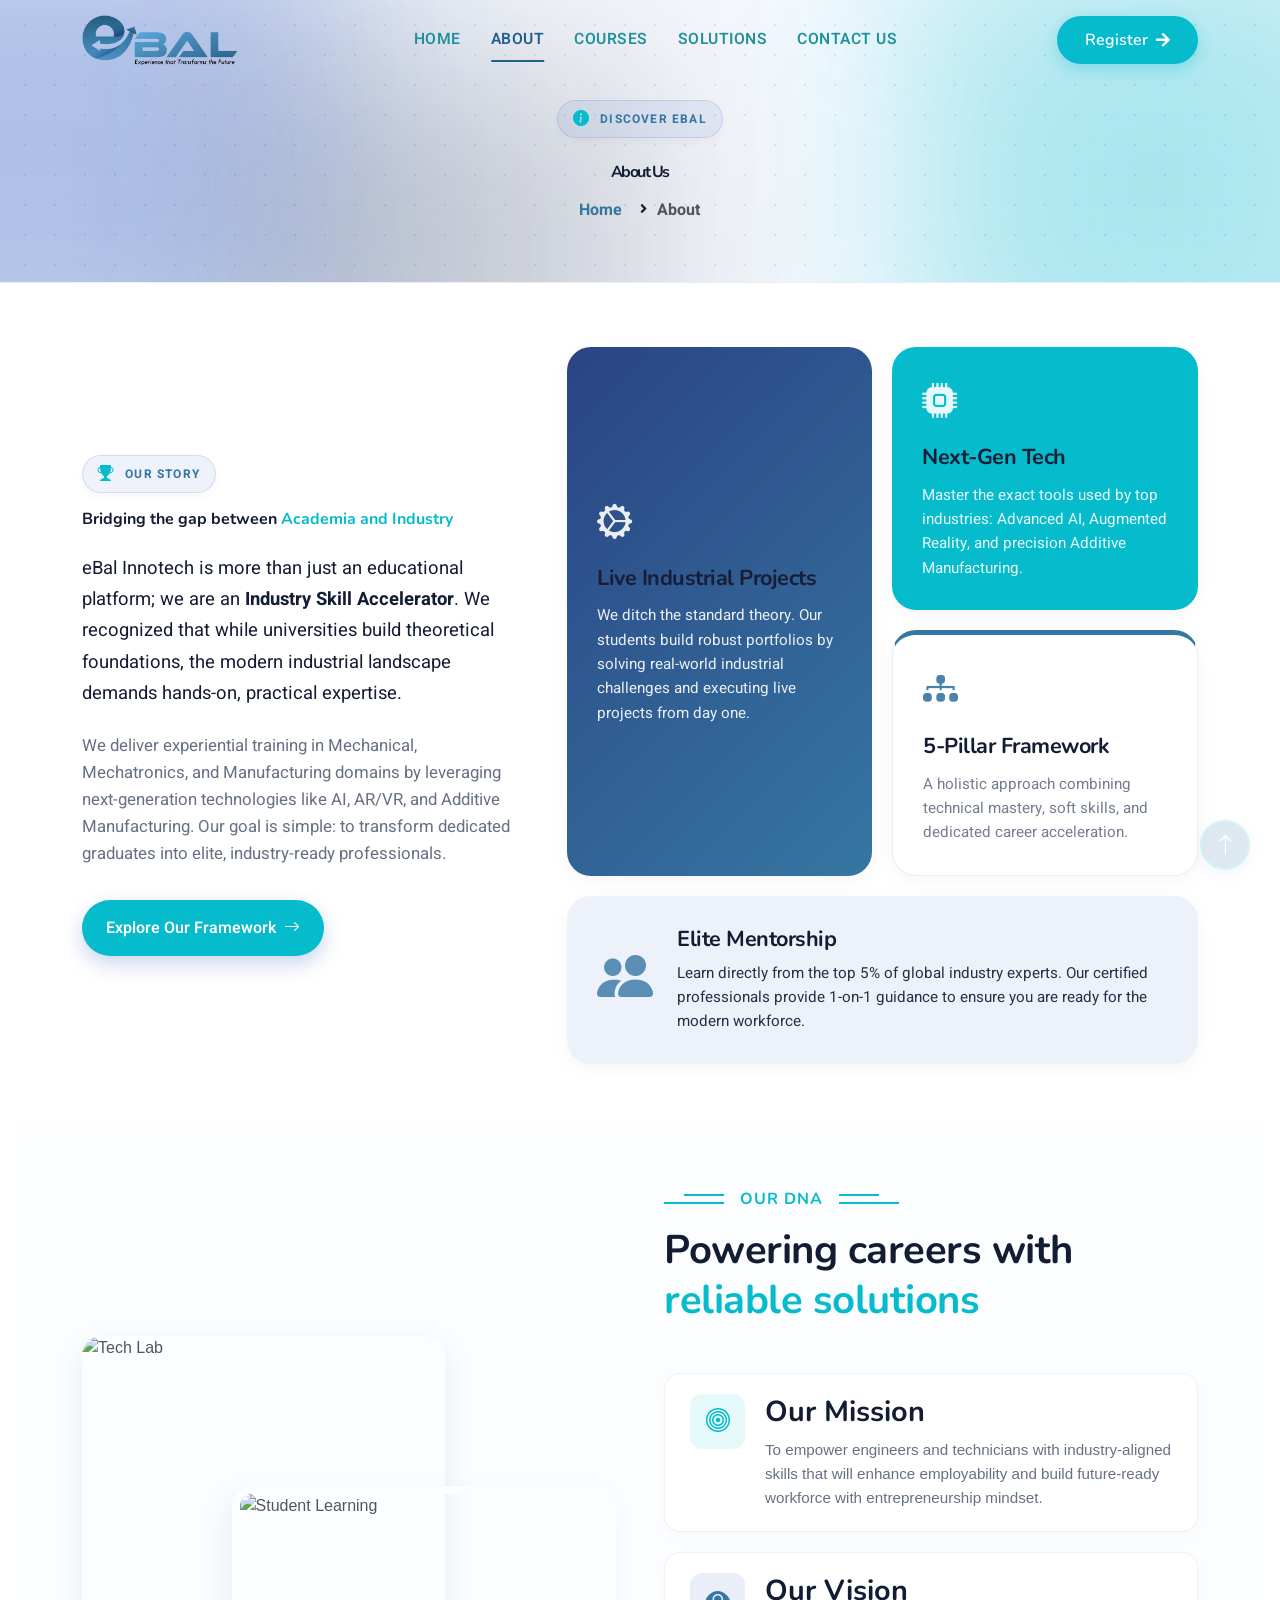
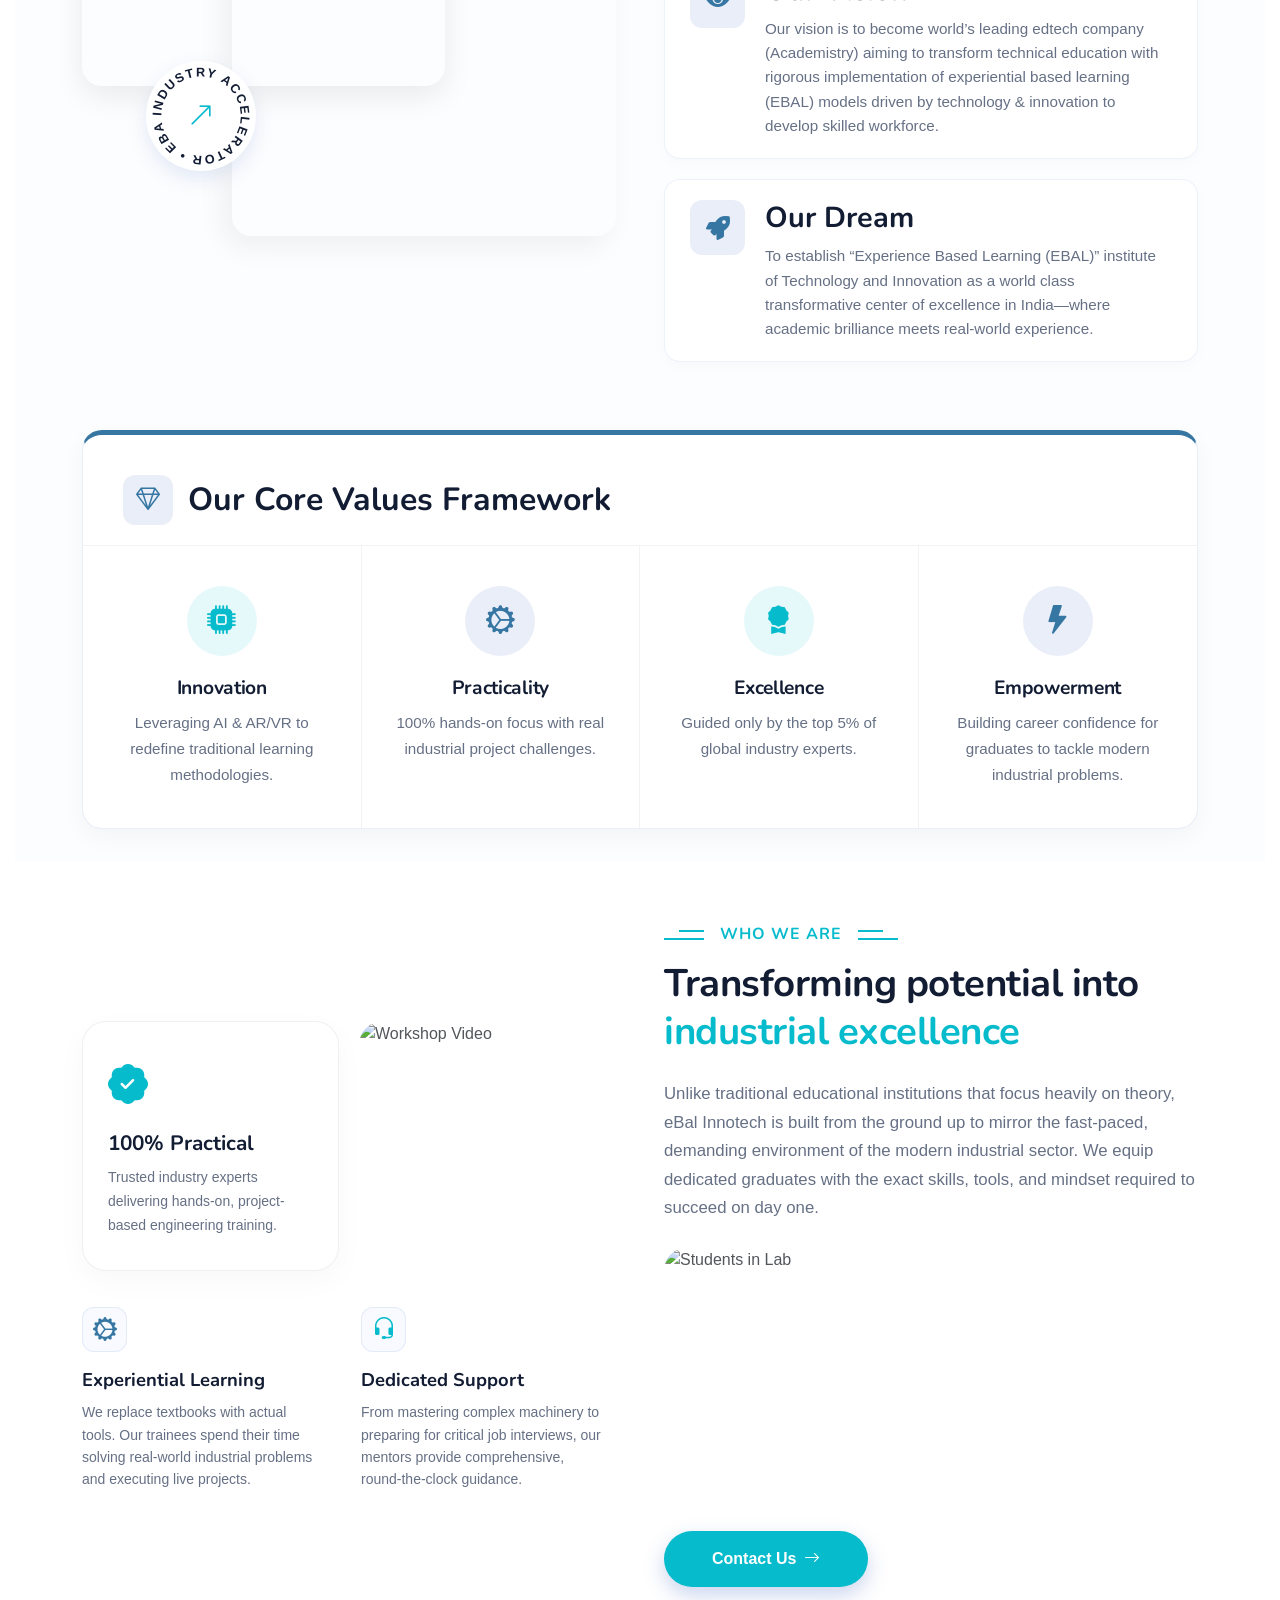
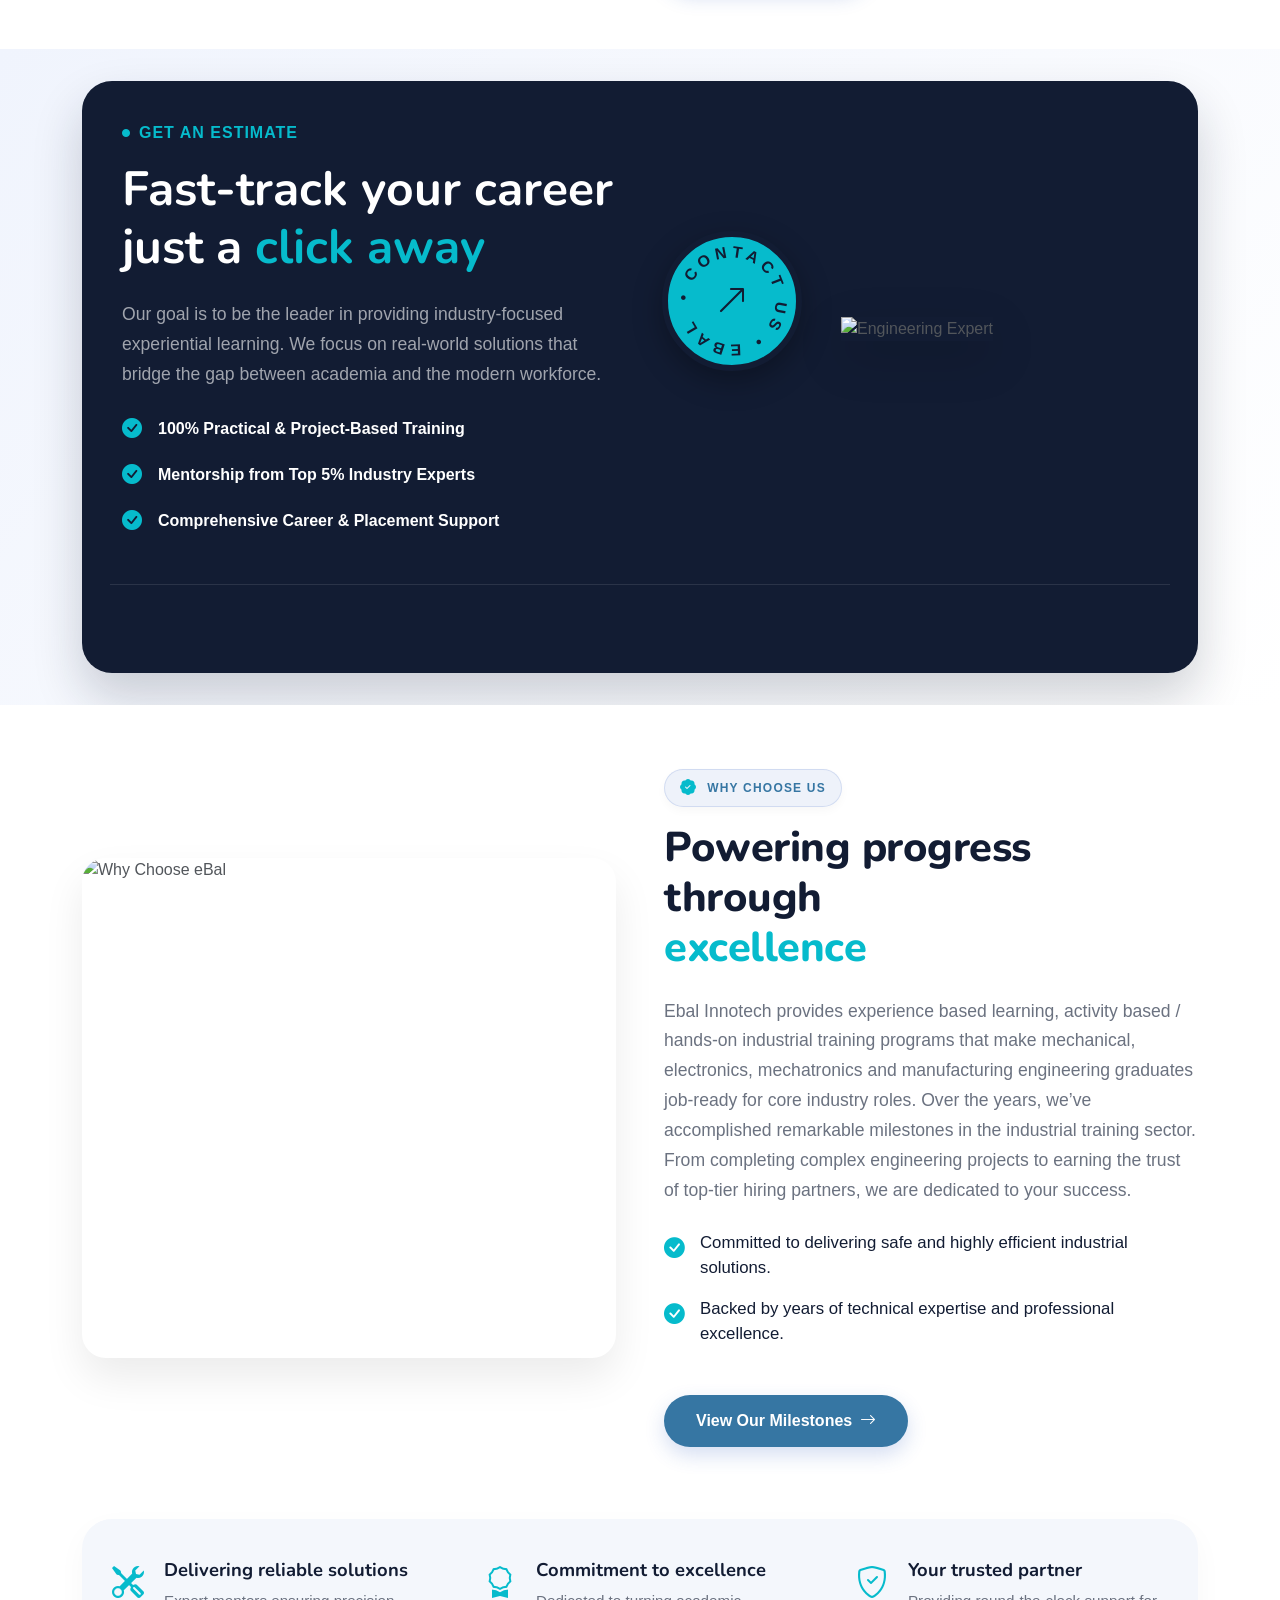
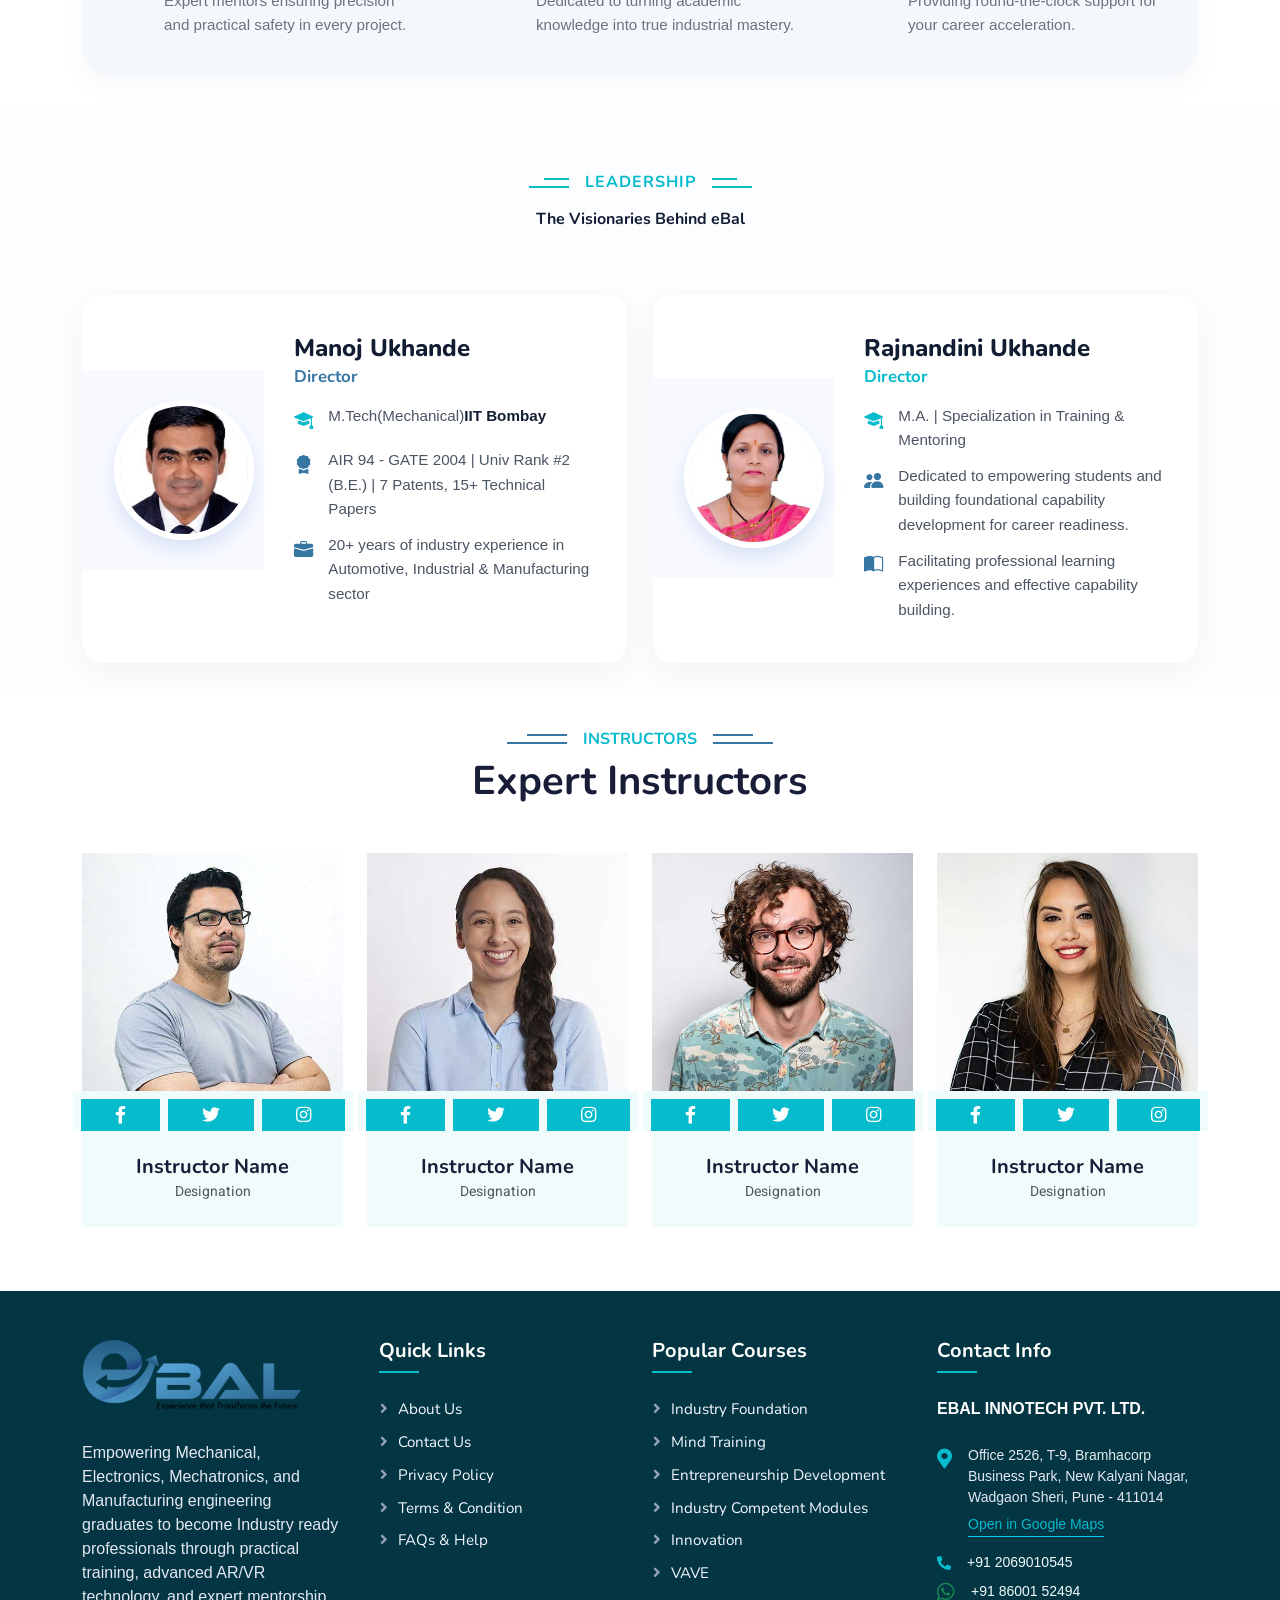
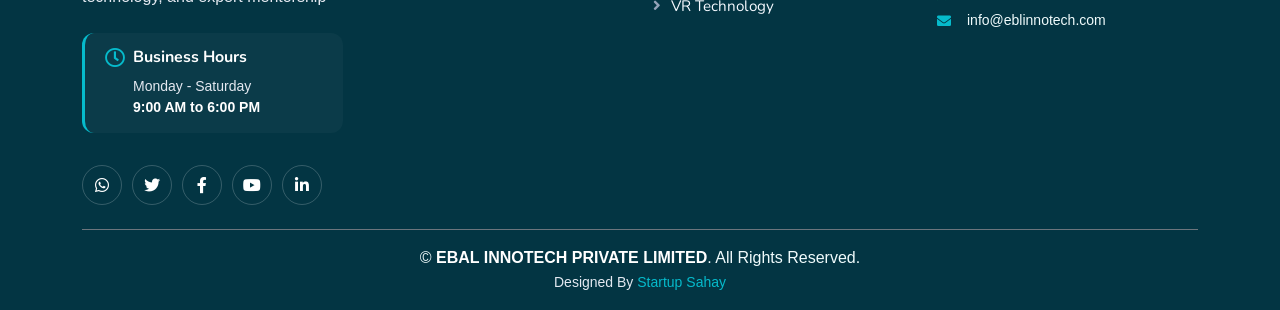
==== commit b763ad2d: "Update about.html" ====
--- a/about.html
+++ b/about.html
@@ -1,73 +1,101 @@
-<!DOCTYPE html>
+<!doctype html>
 <html lang="en">
-
-<head>
-    <meta charset="utf-8">
+  <head>
+    <meta charset="utf-8" />
     <title>eBAL Innotech</title>
-    <link rel="icon" type="image/png" sizes="60x60" href="./img/faviconlogo.jpeg">
-    <meta content="width=device-width, initial-scale=1.0" name="viewport">
-    <meta content="" name="keywords">
-    <meta content="" name="description">
+    <link
+      rel="icon"
+      type="image/png"
+      sizes="60x60"
+      href="./img/faviconlogo.jpeg"
+    />
+    <meta content="width=device-width, initial-scale=1.0" name="viewport" />
+    <meta content="" name="keywords" />
+    <meta content="" name="description" />
 
     <!-- Favicon -->
-    <link href="img/favicon.ico" rel="icon">
+    <link href="img/favicon.ico" rel="icon" />
 
     <!-- Google Web Fonts -->
-    <link rel="preconnect" href="https://fonts.googleapis.com">
-    <link rel="preconnect" href="https://fonts.gstatic.com" crossorigin>
-    <link href="https://fonts.googleapis.com/css2?family=Heebo:wght@400;500;600&family=Nunito:wght@600;700;800&display=swap" rel="stylesheet">
+    <link rel="preconnect" href="https://fonts.googleapis.com" />
+    <link rel="preconnect" href="https://fonts.gstatic.com" crossorigin />
+    <link
+      href="https://fonts.googleapis.com/css2?family=Heebo:wght@400;500;600&family=Nunito:wght@600;700;800&display=swap"
+      rel="stylesheet"
+    />
 
     <!-- Icon Font Stylesheet -->
-    <link href="https://cdnjs.cloudflare.com/ajax/libs/font-awesome/5.10.0/css/all.min.css" rel="stylesheet">
-    <link href="https://cdn.jsdelivr.net/npm/bootstrap-icons@1.4.1/font/bootstrap-icons.css" rel="stylesheet">
+    <link
+      href="https://cdnjs.cloudflare.com/ajax/libs/font-awesome/5.10.0/css/all.min.css"
+      rel="stylesheet"
+    />
+    <link
+      href="https://cdn.jsdelivr.net/npm/bootstrap-icons@1.4.1/font/bootstrap-icons.css"
+      rel="stylesheet"
+    />
 
     <!-- Libraries Stylesheet -->
-    <link href="lib/animate/animate.min.css" rel="stylesheet">
-    <link href="lib/owlcarousel/assets/owl.carousel.min.css" rel="stylesheet">
+    <link href="lib/animate/animate.min.css" rel="stylesheet" />
+    <link href="lib/owlcarousel/assets/owl.carousel.min.css" rel="stylesheet" />
 
     <!-- Customized Bootstrap Stylesheet -->
-    <link href="css/bootstrap.min.css" rel="stylesheet">
+    <link href="css/bootstrap.min.css" rel="stylesheet" />
 
     <!-- Template Stylesheet -->
-    <link href="css/style.css" rel="stylesheet">
-    <link href="css/about.css" rel="stylesheet">
-</head>
-
-<body>
+    <link href="css/style.css" rel="stylesheet" />
+    <link href="css/about.css" rel="stylesheet" />
+  </head>
+
+  <body>
     <!-- Spinner Start -->
-    <div id="spinner" class="show bg-white position-fixed translate-middle w-100 vh-100 top-50 start-50 d-flex align-items-center justify-content-center">
-        <div class="spinner-border text-primary" style="width: 3rem; height: 3rem;" role="status">
-            <span class="sr-only">Loading...</span>
-        </div>
+    <div
+      id="spinner"
+      class="show bg-white position-fixed translate-middle w-100 vh-100 top-50 start-50 d-flex align-items-center justify-content-center"
+    >
+      <div
+        class="spinner-border text-primary"
+        style="width: 3rem; height: 3rem"
+        role="status"
+      >
+        <span class="sr-only">Loading...</span>
+      </div>
     </div>
     <!-- Spinner End -->
 
-
     <!-- Navbar Start -->
-       <nav class="navbar navbar-expand-lg ebal-navbar fixed-top">
-    <div class="container">
+    <nav class="navbar navbar-expand-lg ebal-navbar fixed-top">
+      <div class="container">
         <a href="index.html" class="navbar-brand d-flex align-items-center">
-            <img src="img/EBAL INNOTECH FINAL_LOGO.png" alt="EBAL Logo" style="height: 50px;">
+          <img
+            src="img/EBAL INNOTECH FINAL_LOGO.png"
+            alt="EBAL Logo"
+            style="height: 50px"
+          />
         </a>
 
-        <button type="button" class="navbar-toggler" data-bs-toggle="collapse" data-bs-target="#navbarCollapse">
-            <span class="navbar-toggler-icon"></span>
+        <button
+          type="button"
+          class="navbar-toggler"
+          data-bs-toggle="collapse"
+          data-bs-target="#navbarCollapse"
+        >
+          <span class="navbar-toggler-icon"></span>
         </button>
 
         <div class="collapse navbar-collapse" id="navbarCollapse">
-            <div class="navbar-nav mx-auto">
-                <a href="index.html" class="nav-item nav-link">Home</a>
-                <a href="about.html" class="nav-item nav-link  active">About</a>
-                <a href="courses.html" class="nav-item nav-link">Courses</a>
-                <div class="nav-item dropdown">
-                    <a href="solution.html" class="nav-link ">Solutions</a>
-                    <!-- <div class="dropdown-menu fade-down m-0">
+          <div class="navbar-nav mx-auto">
+            <a href="index.html" class="nav-item nav-link">Home</a>
+            <a href="about.html" class="nav-item nav-link active">About</a>
+            <a href="courses.html" class="nav-item nav-link">Courses</a>
+            <div class="nav-item dropdown">
+              <a href="solution.html" class="nav-link">Solutions</a>
+              <!-- <div class="dropdown-menu fade-down m-0">
                         <a href="training.html" class="dropdown-item">Industrial Training</a>
                         <a href="tech.html" class="dropdown-item">Advanced Tech</a>
                         <a href="mentorship.html" class="dropdown-item">Mentorship</a>
                     </div> -->
-                </div>
-                <!-- <div class="nav-item dropdown">
+            </div>
+            <!-- <div class="nav-item dropdown">
                     <a href="solution.html" class="nav-link">Solution</a>
                     <a href="#" class="nav-link dropdown-toggle" data-bs-toggle="dropdown">Solution</a>
                     <div class="dropdown-menu fade-down m-0">
@@ -76,373 +104,568 @@
                         <a href="mentorship.html" class="dropdown-item">Mentorship</a>
                     </div>
                 </div> -->
-                <a href="contactus.html" class="nav-item nav-link">Contact Us</a>
-            </div>
-
-            <div class="mt-4 mt-lg-0 mb-3 mb-lg-0 d-flex justify-content-center justify-content-lg-end">
-                <a href="quote.html" class="btn btn-nav-action rounded-pill">
-                    Register <i class="fa fa-arrow-right ms-2"></i>
-                </a>
-            </div>
-        </div>
+            <a href="contactus.html" class="nav-item nav-link">Contact Us</a>
+          </div>
+
+          <div
+            class="mt-4 mt-lg-0 mb-3 mb-lg-0 d-flex justify-content-center justify-content-lg-end"
+          >
+            <a
+              href="https://experts.ebalinnotech.com/l/eecb7ab9f0"
+              class="btn btn-nav-action rounded-pill"
+            >
+              Register <i class="fa fa-arrow-right ms-2"></i>
+            </a>
+          </div>
+        </div>
+      </div>
+    </nav>
+    <!-- Navbar End -->
+
+    <!-- Header Start -->
+    <div class="ebal-inner-header">
+      <div class="tech-orb orb-primary"></div>
+      <div class="tech-orb orb-cyan"></div>
+      <div class="tech-orb orb-accent"></div>
+
+      <div class="grid-overlay"></div>
+
+      <div class="container position-relative z-index-2">
+        <div class="row justify-content-center">
+          <div class="col-lg-10 text-center">
+            <div class="mb-4" style="margin-top: 40px">
+              <span class="ebal-badge-clean">
+                <i class="bi bi-info-circle-fill"></i> Discover eBal
+              </span>
+            </div>
+
+            <h1
+              class="display-3 fw-bold text-dark-blue animated slideInDown mb-3"
+            >
+              About Us
+            </h1>
+
+            <nav aria-label="breadcrumb">
+              <ol
+                class="breadcrumb justify-content-center bg-transparent p-0 m-0 animated slideInUp"
+              >
+                <li class="breadcrumb-item">
+                  <a
+                    class="text-primary-blue text-decoration-none fw-bold"
+                    href="index.html"
+                    >Home</a
+                  >
+                </li>
+                <li
+                  class="breadcrumb-item text-black fw-bold"
+                  aria-current="page"
+                >
+                  About
+                </li>
+              </ol>
+            </nav>
+          </div>
+        </div>
+      </div>
     </div>
-</nav>
-    <!-- Navbar End -->
-
-
-    <!-- Header Start -->
- <div class="ebal-inner-header">
-    <div class="tech-orb orb-primary"></div>
-    <div class="tech-orb orb-cyan"></div>
-    <div class="tech-orb orb-accent"></div>
-    
-    <div class="grid-overlay"></div>
-
-    <div class="container position-relative z-index-2">
-        <div class="row justify-content-center">
-            <div class="col-lg-10 text-center">
-                <div class="mb-4" style="margin-top: 40px;">
-                    <span class="ebal-badge-clean">
-                        <i class="bi bi-info-circle-fill"></i> Discover eBal
-                    </span>
-                </div>
-                
-                <h1 class="display-3 fw-bold text-dark-blue animated slideInDown mb-3">About Us</h1>
-                
-                <nav aria-label="breadcrumb">
-                    <ol class="breadcrumb justify-content-center bg-transparent p-0 m-0 animated slideInUp">
-                        <li class="breadcrumb-item">
-                            <a class="text-primary-blue text-decoration-none fw-bold" href="index.html">Home</a>
-                        </li>
-                        <li class="breadcrumb-item text-black fw-bold" aria-current="page">About</li>
-                    </ol>
-                </nav>
-            </div>
-        </div>
-    </div>
-</div>
     <!-- Header End -->
 
-
     <!-- Service Start -->
-   <section class="ebal-story-section py-5">
-    <div class="container py-5">
+    <section class="ebal-story-section py-5">
+      <div class="container py-5">
         <div class="row g-5 align-items-center">
-            
-            <div class="col-lg-5">
-                <span class="ebal-badge-clean mb-3">
-                    <i class="bi bi-trophy-fill"></i> Our Story
-                </span>
-                <h2 class="display-5 fw-bold text-dark-blue mb-4">Bridging the gap between <span class="text-primary-cyan">Academia and Industry</span></h2>
-                
-                <p class="lead-text mb-4">
-                    eBal Innotech is more than just an educational platform; we are an <strong>Industry Skill Accelerator</strong>. We recognized that while universities build theoretical foundations, the modern industrial landscape demands hands-on, practical expertise.
+          <div class="col-lg-5">
+            <span class="ebal-badge-clean mb-3">
+              <i class="bi bi-trophy-fill"></i> Our Story
+            </span>
+            <h2 class="display-5 fw-bold text-dark-blue mb-4">
+              Bridging the gap between
+              <span class="text-primary-cyan">Academia and Industry</span>
+            </h2>
+
+            <p class="lead-text mb-4">
+              eBal Innotech is more than just an educational platform; we are an
+              <strong>Industry Skill Accelerator</strong>. We recognized that
+              while universities build theoretical foundations, the modern
+              industrial landscape demands hands-on, practical expertise.
+            </p>
+            <p class="sub-text mb-4">
+              We deliver experiential training in Mechanical, Mechatronics, and
+              Manufacturing domains by leveraging next-generation technologies
+              like AI, AR/VR, and Additive Manufacturing. Our goal is simple: to
+              transform dedicated graduates into elite, industry-ready
+              professionals.
+            </p>
+
+            <a
+              href="#courses"
+              class="btn-primary-custom px-4 py-3 rounded-pill mt-2"
+            >
+              Explore Our Framework <i class="bi bi-arrow-right ms-2"></i>
+            </a>
+          </div>
+
+          <div class="col-lg-7">
+            <div class="bento-grid-static">
+              <div class="bento-card-solid card-tall dark-plum-gradient">
+                <div class="card-icon-top">
+                  <i class="bi bi-gear-wide-connected"></i>
+                </div>
+                <h3 class="card-solid-title">Live Industrial Projects</h3>
+                <p class="card-solid-text">
+                  We ditch the standard theory. Our students build robust
+                  portfolios by solving real-world industrial challenges and
+                  executing live projects from day one.
                 </p>
-                <p class="sub-text mb-4">
-                    We deliver experiential training in Mechanical, Mechatronics, and Manufacturing domains by leveraging next-generation technologies like AI, AR/VR, and Additive Manufacturing. Our goal is simple: to transform dedicated graduates into elite, industry-ready professionals.
+              </div>
+
+              <div class="bento-card-solid card-sq1 cyan-bg">
+                <div class="card-icon-top"><i class="bi bi-cpu-fill"></i></div>
+                <h3 class="card-solid-title">Next-Gen Tech</h3>
+                <p class="card-solid-text">
+                  Master the exact tools used by top industries: Advanced AI,
+                  Augmented Reality, and precision Additive Manufacturing.
                 </p>
-                
-                <a href="#courses" class="btn-primary-custom px-4 py-3 rounded-pill mt-2">
-                    Explore Our Framework <i class="bi bi-arrow-right ms-2"></i>
-                </a>
-            </div>
-
-            <div class="col-lg-7">
-                <div class="bento-grid-static">
-                    
-                    <div class="bento-card-solid card-tall dark-plum-gradient">
-                        <div class="card-icon-top"><i class="bi bi-gear-wide-connected"></i></div>
-                        <h3 class="card-solid-title">Live Industrial Projects</h3>
-                        <p class="card-solid-text">We ditch the standard theory. Our students build robust portfolios by solving real-world industrial challenges and executing live projects from day one.</p>
-                    </div>
-
-                    <div class="bento-card-solid card-sq1 cyan-bg">
-                        <div class="card-icon-top"><i class="bi bi-cpu-fill"></i></div>
-                        <h3 class="card-solid-title">Next-Gen Tech</h3>
-                        <p class="card-solid-text">Master the exact tools used by top industries: Advanced AI, Augmented Reality, and precision Additive Manufacturing.</p>
-                    </div>
-
-                    <div class="bento-card-solid card-sq2 white-bg border-card">
-                        <div class="card-icon-top text-primary-blue"><i class="bi bi-diagram-3-fill"></i></div>
-                        <h3 class="card-solid-title text-dark-blue">5-Pillar Framework</h3>
-                        <p class="card-solid-text text-muted">A holistic approach combining technical mastery, soft skills, and dedicated career acceleration.</p>
-                    </div>
-
-                    <div class="bento-card-solid card-wide light-blue-bg">
-                        <div class="d-flex align-items-center gap-4">
-                            <div class="card-icon-large text-primary-blue d-none d-sm-block">
-                                <i class="bi bi-people-fill"></i>
-                            </div>
-                            <div>
-                                <h3 class="card-solid-title text-dark-blue mb-2">Elite Mentorship</h3>
-                                <p class="card-solid-text text-dark-blue opacity-75 mb-0">Learn directly from the top 5% of global industry experts. Our certified professionals provide 1-on-1 guidance to ensure you are ready for the modern workforce.</p>
-                            </div>
-                        </div>
-                    </div>
-
-                </div>
-            </div>
-            
-        </div>
-    </div>
-</section>
+              </div>
+
+              <div class="bento-card-solid card-sq2 white-bg border-card">
+                <div class="card-icon-top text-primary-blue">
+                  <i class="bi bi-diagram-3-fill"></i>
+                </div>
+                <h3 class="card-solid-title text-dark-blue">
+                  5-Pillar Framework
+                </h3>
+                <p class="card-solid-text text-muted">
+                  A holistic approach combining technical mastery, soft skills,
+                  and dedicated career acceleration.
+                </p>
+              </div>
+
+              <div class="bento-card-solid card-wide light-blue-bg">
+                <div class="d-flex align-items-center gap-4">
+                  <div
+                    class="card-icon-large text-primary-blue d-none d-sm-block"
+                  >
+                    <i class="bi bi-people-fill"></i>
+                  </div>
+                  <div>
+                    <h3 class="card-solid-title text-dark-blue mb-2">
+                      Elite Mentorship
+                    </h3>
+                    <p class="card-solid-text text-dark-blue opacity-75 mb-0">
+                      Learn directly from the top 5% of global industry experts.
+                      Our certified professionals provide 1-on-1 guidance to
+                      ensure you are ready for the modern workforce.
+                    </p>
+                  </div>
+                </div>
+              </div>
+            </div>
+          </div>
+        </div>
+      </div>
+    </section>
     <!-- Service End -->
 
-<section class="ebal-mvv-section py-5">
-    <div class="container py-5">
-        
-        <div class="row g-5 mb-5 align-items-center flex-column-reverse flex-lg-row">
-            
-            <div class="col-lg-6 wow fadeInUp" data-wow-delay="0.1s">
-                <div class="image-composition">
-                    <img src="https://images.unsplash.com/photo-1581091226825-a6a2a5aee158?ixlib=rb-4.0.3&auto=format&fit=crop&w=600&q=80" alt="Tech Lab" class="img-top-left">
-                    <img src="https://images.unsplash.com/photo-1531482615713-2afd69097998?ixlib=rb-4.0.3&auto=format&fit=crop&w=600&q=80" alt="Student Learning" class="img-bottom-right">
-                    
-                    <div class="rotating-badge">
-                        <svg class="rotating-text" viewBox="0 0 100 100" width="100%" height="100%">
-                            <defs>
-                                <path id="circlePath" d="M 50, 50 m -36, 0 a 36,36 0 1,1 72,0 a 36,36 0 1,1 -72,0"/>
-                            </defs>
-                            <text font-size="11.5" font-weight="bold" fill="#121c33" letter-spacing="1.5">
-                                <textPath href="#circlePath">
-                                    INDUSTRY ACCELERATOR • EBAL •
-                                </textPath>
-                            </text>
-                        </svg>
-                        <div class="center-arrow"><i class="bi bi-arrow-up-right"></i></div>
-                    </div>
-                </div>
-            </div>
-
-            <div class="col-lg-6 wow fadeInUp" data-wow-delay="0.3s">
-                
-                <div class="ebal-double-line-heading justify-content-start mb-3">
-                    <span class="line left-line"></span>
-                    <h6 class="text-primary-cyan px-3 mb-0 text-uppercase fw-bold letter-spacing-1">Our DNA</h6>
-                    <span class="line right-line"></span>
-                </div>
-                
-                <h2 class="mb-5 text-dark-blue fw-bold ebal-section-title" style="font-size: 2.5rem;">Powering careers with <br><span class="text-primary-cyan">reliable solutions</span></h2>
-
-                <div class="mv-card-horizontal">
-                    <div class="mv-icon-square bg-light-cyan text-primary-cyan">
-                        <i class="bi bi-bullseye"></i>
-                    </div>
-                    <div>
-                        <h4 class="text-dark-blue fw-bold mb-2">Our Mission</h4>
-                        <p class="text-muted mb-0 small-p">To empower engineers and technicians with industry-aligned skills that will enhance employability and build future-ready workforce with entrepreneurship mindset.</p>
-                    </div>
-                </div>
-
-                <div class="mv-card-horizontal">
-                    <div class="mv-icon-square bg-light-blue text-primary-blue">
-                        <i class="bi bi-eye-fill"></i>
-                    </div>
-                    <div>
-                        <h4 class="text-dark-blue fw-bold mb-2">Our Vision</h4>
-                        <p class="text-muted mb-0 small-p">Our vision is to become world’s leading edtech company (Academistry) aiming to transform technical education with rigorous implementation of experiential based learning (EBAL) models driven by technology & innovation to develop skilled workforce.</p>
-                    </div>
-                </div>
-                <div class="mv-card-horizontal">
-                    <div class="mv-icon-square bg-light-blue text-primary-blue">
-                        <i class="fa fa-rocket"></i>
-                    </div>
-                    <div>
-                        <h4 class="text-dark-blue fw-bold mb-2">Our Dream</h4>
-                        <p class="text-muted mb-0 small-p">To establish “Experience Based Learning (EBAL)” institute of Technology and Innovation as a world class transformative center of excellence in India—where academic brilliance meets real-world experience.</p>
-                    </div>
-                </div>
-
-            </div>
+    <section class="ebal-mvv-section py-5">
+      <div class="container py-5">
+        <div
+          class="row g-5 mb-5 align-items-center flex-column-reverse flex-lg-row"
+        >
+          <div class="col-lg-6 wow fadeInUp" data-wow-delay="0.1s">
+            <div class="image-composition">
+              <img
+                src="https://images.unsplash.com/photo-1581091226825-a6a2a5aee158?ixlib=rb-4.0.3&auto=format&fit=crop&w=600&q=80"
+                alt="Tech Lab"
+                class="img-top-left"
+              />
+              <img
+                src="https://images.unsplash.com/photo-1531482615713-2afd69097998?ixlib=rb-4.0.3&auto=format&fit=crop&w=600&q=80"
+                alt="Student Learning"
+                class="img-bottom-right"
+              />
+
+              <div class="rotating-badge">
+                <svg
+                  class="rotating-text"
+                  viewBox="0 0 100 100"
+                  width="100%"
+                  height="100%"
+                >
+                  <defs>
+                    <path
+                      id="circlePath"
+                      d="M 50, 50 m -36, 0 a 36,36 0 1,1 72,0 a 36,36 0 1,1 -72,0"
+                    />
+                  </defs>
+                  <text
+                    font-size="11.5"
+                    font-weight="bold"
+                    fill="#121c33"
+                    letter-spacing="1.5"
+                  >
+                    <textPath href="#circlePath">
+                      INDUSTRY ACCELERATOR • EBAL •
+                    </textPath>
+                  </text>
+                </svg>
+                <div class="center-arrow">
+                  <i class="bi bi-arrow-up-right"></i>
+                </div>
+              </div>
+            </div>
+          </div>
+
+          <div class="col-lg-6 wow fadeInUp" data-wow-delay="0.3s">
+            <div class="ebal-double-line-heading justify-content-start mb-3">
+              <span class="line left-line"></span>
+              <h6
+                class="text-primary-cyan px-3 mb-0 text-uppercase fw-bold letter-spacing-1"
+              >
+                Our DNA
+              </h6>
+              <span class="line right-line"></span>
+            </div>
+
+            <h2
+              class="mb-5 text-dark-blue fw-bold ebal-section-title"
+              style="font-size: 2.5rem"
+            >
+              Powering careers with <br /><span class="text-primary-cyan"
+                >reliable solutions</span
+              >
+            </h2>
+
+            <div class="mv-card-horizontal">
+              <div class="mv-icon-square bg-light-cyan text-primary-cyan">
+                <i class="bi bi-bullseye"></i>
+              </div>
+              <div>
+                <h4 class="text-dark-blue fw-bold mb-2">Our Mission</h4>
+                <p class="text-muted mb-0 small-p">
+                  To empower engineers and technicians with industry-aligned
+                  skills that will enhance employability and build future-ready
+                  workforce with entrepreneurship mindset.
+                </p>
+              </div>
+            </div>
+
+            <div class="mv-card-horizontal">
+              <div class="mv-icon-square bg-light-blue text-primary-blue">
+                <i class="bi bi-eye-fill"></i>
+              </div>
+              <div>
+                <h4 class="text-dark-blue fw-bold mb-2">Our Vision</h4>
+                <p class="text-muted mb-0 small-p">
+                  Our vision is to become world’s leading edtech company
+                  (Academistry) aiming to transform technical education with
+                  rigorous implementation of experiential based learning (EBAL)
+                  models driven by technology & innovation to develop skilled
+                  workforce.
+                </p>
+              </div>
+            </div>
+            <div class="mv-card-horizontal">
+              <div class="mv-icon-square bg-light-blue text-primary-blue">
+                <i class="fa fa-rocket"></i>
+              </div>
+              <div>
+                <h4 class="text-dark-blue fw-bold mb-2">Our Dream</h4>
+                <p class="text-muted mb-0 small-p">
+                  To establish “Experience Based Learning (EBAL)” institute of
+                  Technology and Innovation as a world class transformative
+                  center of excellence in India—where academic brilliance meets
+                  real-world experience.
+                </p>
+              </div>
+            </div>
+          </div>
         </div>
 
         <div class="wow fadeInUp" data-wow-delay="0.5s">
-            <div class="bg-white-solid border-card framework-card p-0" style="border-radius: 20px; box-shadow: 0 8px 25px rgba(0,0,0,0.04); overflow: hidden;">
-                
-                <div class="framework-header">
-                    <div class="mvv-icon-small">
-                        <i class="bi bi-gem"></i>
-                    </div>
-                    <h4 class="mb-0 text-dark-blue fw-bold" style="font-size: 2rem;">Our Core Values Framework</h4>
-                </div>
-                
-                <div class="values-grid">
-                    <div class="value-item">
-                        <div class="value-icon-circle bg-light-cyan">
-                            <i class="bi bi-cpu-fill text-primary-cyan"></i>
-                        </div>
-                        <h5 class="text-dark-blue fw-bold">Innovation</h5>
-                        <p class="text-muted small mb-0">Leveraging AI & AR/VR to redefine traditional learning methodologies.</p>
-                    </div>
-                    
-                    <div class="value-item">
-                        <div class="value-icon-circle bg-light-blue">
-                            <i class="bi bi-gear-wide-connected text-primary-blue"></i>
-                        </div>
-                        <h5 class="text-dark-blue fw-bold">Practicality</h5>
-                        <p class="text-muted small mb-0">100% hands-on focus with real industrial project challenges.</p>
-                    </div>
-
-                    <div class="value-item">
-                        <div class="value-icon-circle bg-light-cyan">
-                            <i class="bi bi-award-fill text-primary-cyan"></i>
-                        </div>
-                        <h5 class="text-dark-blue fw-bold">Excellence</h5>
-                        <p class="text-muted small mb-0">Guided only by the top 5% of global industry experts.</p>
-                    </div>
-
-                    <div class="value-item">
-                        <div class="value-icon-circle bg-light-blue">
-                            <i class="bi bi-lightning-fill text-primary-blue"></i>
-                        </div>
-                        <h5 class="text-dark-blue fw-bold">Empowerment</h5>
-                        <p class="text-muted small mb-0">Building career confidence for graduates to tackle modern industrial problems.</p>
-                    </div>
-                </div>
-            </div>
-        </div>
-
-    </div>
-</section>
-
-<section class="ebal-who-bento py-5">
-    <div class="container py-5">
+          <div
+            class="bg-white-solid border-card framework-card p-0"
+            style="
+              border-radius: 20px;
+              box-shadow: 0 8px 25px rgba(0, 0, 0, 0.04);
+              overflow: hidden;
+            "
+          >
+            <div class="framework-header">
+              <div class="mvv-icon-small">
+                <i class="bi bi-gem"></i>
+              </div>
+              <h4 class="mb-0 text-dark-blue fw-bold" style="font-size: 2rem">
+                Our Core Values Framework
+              </h4>
+            </div>
+
+            <div class="values-grid">
+              <div class="value-item">
+                <div class="value-icon-circle bg-light-cyan">
+                  <i class="bi bi-cpu-fill text-primary-cyan"></i>
+                </div>
+                <h5 class="text-dark-blue fw-bold">Innovation</h5>
+                <p class="text-muted small mb-0">
+                  Leveraging AI & AR/VR to redefine traditional learning
+                  methodologies.
+                </p>
+              </div>
+
+              <div class="value-item">
+                <div class="value-icon-circle bg-light-blue">
+                  <i class="bi bi-gear-wide-connected text-primary-blue"></i>
+                </div>
+                <h5 class="text-dark-blue fw-bold">Practicality</h5>
+                <p class="text-muted small mb-0">
+                  100% hands-on focus with real industrial project challenges.
+                </p>
+              </div>
+
+              <div class="value-item">
+                <div class="value-icon-circle bg-light-cyan">
+                  <i class="bi bi-award-fill text-primary-cyan"></i>
+                </div>
+                <h5 class="text-dark-blue fw-bold">Excellence</h5>
+                <p class="text-muted small mb-0">
+                  Guided only by the top 5% of global industry experts.
+                </p>
+              </div>
+
+              <div class="value-item">
+                <div class="value-icon-circle bg-light-blue">
+                  <i class="bi bi-lightning-fill text-primary-blue"></i>
+                </div>
+                <h5 class="text-dark-blue fw-bold">Empowerment</h5>
+                <p class="text-muted small mb-0">
+                  Building career confidence for graduates to tackle modern
+                  industrial problems.
+                </p>
+              </div>
+            </div>
+          </div>
+        </div>
+      </div>
+    </section>
+
+    <section class="ebal-who-bento py-5">
+      <div class="container py-5">
         <div class="row g-5 align-items-center">
-            
-            <div class="col-lg-6 wow fadeInLeft" data-wow-delay="0.1s">
-                <div class="bento-visual-grid">
-                    
-                    <div class="bento-card bento-stat">
-                        <div class="stat-icon-wrapper">
-                            <i class="bi bi-patch-check-fill text-primary-cyan"></i>
-                        </div>
-                        <h4 class="fw-bold text-dark-blue">100% Practical</h4>
-                        <p class="text-muted small mb-0">Trusted industry experts delivering hands-on, project-based engineering training.</p>
-                    </div>
-
-                    <div class="bento-card bento-video">
-                        <img src="https://images.unsplash.com/photo-1581092335397-9583eb92d232?ixlib=rb-4.0.3&auto=format&fit=crop&w=500&q=80" alt="Workshop Video">
-                        <!-- <div class="play-btn-overlay">
+          <div class="col-lg-6 wow fadeInLeft" data-wow-delay="0.1s">
+            <div class="bento-visual-grid">
+              <div class="bento-card bento-stat">
+                <div class="stat-icon-wrapper">
+                  <i class="bi bi-patch-check-fill text-primary-cyan"></i>
+                </div>
+                <h4 class="fw-bold text-dark-blue">100% Practical</h4>
+                <p class="text-muted small mb-0">
+                  Trusted industry experts delivering hands-on, project-based
+                  engineering training.
+                </p>
+              </div>
+
+              <div class="bento-card bento-video">
+                <img
+                  src="https://images.unsplash.com/photo-1581092335397-9583eb92d232?ixlib=rb-4.0.3&auto=format&fit=crop&w=500&q=80"
+                  alt="Workshop Video"
+                />
+                <!-- <div class="play-btn-overlay">
                             <a href="#" class="play-btn"><i class="bi bi-play-fill"></i></a>
                         </div> -->
+              </div>
+
+              <div
+                class="bento-features-wrapper mt-3"
+                style="grid-column: span 2"
+              >
+                <div class="row g-4">
+                  <div class="col-md-6">
+                    <div class="text-feature-block">
+                      <div class="feature-icon mb-3">
+                        <i
+                          class="bi bi-gear-wide-connected text-primary-blue"
+                        ></i>
+                      </div>
+                      <h5 class="fw-bold text-dark-blue">
+                        Experiential Learning
+                      </h5>
+                      <p class="text-muted small mb-0">
+                        We replace textbooks with actual tools. Our trainees
+                        spend their time solving real-world industrial problems
+                        and executing live projects.
+                      </p>
                     </div>
-
-                    <div class="bento-features-wrapper mt-3" style="grid-column: span 2;">
-                        <div class="row g-4">
-                            <div class="col-md-6">
-                                <div class="text-feature-block">
-                                    <div class="feature-icon mb-3">
-                                        <i class="bi bi-gear-wide-connected text-primary-blue"></i>
-                                    </div>
-                                    <h5 class="fw-bold text-dark-blue">Experiential Learning</h5>
-                                    <p class="text-muted small mb-0">We replace textbooks with actual tools. Our trainees spend their time solving real-world industrial problems and executing live projects.</p>
-                                </div>
-                            </div>
-                            <div class="col-md-6">
-                                <div class="text-feature-block">
-                                    <div class="feature-icon mb-3">
-                                        <i class="bi bi-headset text-primary-cyan"></i>
-                                    </div>
-                                    <h5 class="fw-bold text-dark-blue">Dedicated Support</h5>
-                                    <p class="text-muted small mb-0">From mastering complex machinery to preparing for critical job interviews, our mentors provide comprehensive, round-the-clock guidance.</p>
-                                </div>
-                            </div>
-                        </div>
+                  </div>
+                  <div class="col-md-6">
+                    <div class="text-feature-block">
+                      <div class="feature-icon mb-3">
+                        <i class="bi bi-headset text-primary-cyan"></i>
+                      </div>
+                      <h5 class="fw-bold text-dark-blue">Dedicated Support</h5>
+                      <p class="text-muted small mb-0">
+                        From mastering complex machinery to preparing for
+                        critical job interviews, our mentors provide
+                        comprehensive, round-the-clock guidance.
+                      </p>
                     </div>
-
-                </div>
-            </div>
-
-            <div class="col-lg-6 wow fadeInRight" data-wow-delay="0.3s">
-                
-                <div class="ebal-double-line-heading justify-content-start mb-3">
-                    <span class="line left-line"></span>
-                    <h6 class="text-primary-cyan px-3 mb-0 text-uppercase fw-bold letter-spacing-1">Who We Are</h6>
-                    <span class="line right-line"></span>
-                </div>
-                
-                <h2 class="bento-main-title fw-bold text-dark-blue mb-4">Transforming potential into <span class="text-primary-cyan">industrial excellence</span></h2>
-                
-                <p class="bento-lead-text text-muted mb-4">
-                    Unlike traditional educational institutions that focus heavily on theory, eBal Innotech is built from the ground up to mirror the fast-paced, demanding environment of the modern industrial sector. We equip dedicated graduates with the exact skills, tools, and mindset required to succeed on day one.
-                </p>
-
-                <div class="bento-card bento-wide mb-4" style="height: 260px;">
-                    <img src="https://images.unsplash.com/photo-1531482615713-2afd69097998?ixlib=rb-4.0.3&auto=format&fit=crop&w=800&q=80" alt="Students in Lab" style="width: 100%; height: 100%; object-fit: cover;">
-                </div>
-
-                <a href="#contact" class="btn-primary-custom px-5 py-3 rounded-pill fw-bold">
-                    Contact Us <i class="bi bi-arrow-right ms-2"></i>
-                </a>
-
-            </div>
-
-        </div>
-    </div>
-</section>
-
-
-  <section class="ebal-stats-section py-3">
-    <div class="container py-3">
-        
+                  </div>
+                </div>
+              </div>
+            </div>
+          </div>
+
+          <div class="col-lg-6 wow fadeInRight" data-wow-delay="0.3s">
+            <div class="ebal-double-line-heading justify-content-start mb-3">
+              <span class="line left-line"></span>
+              <h6
+                class="text-primary-cyan px-3 mb-0 text-uppercase fw-bold letter-spacing-1"
+              >
+                Who We Are
+              </h6>
+              <span class="line right-line"></span>
+            </div>
+
+            <h2 class="bento-main-title fw-bold text-dark-blue mb-4">
+              Transforming potential into
+              <span class="text-primary-cyan">industrial excellence</span>
+            </h2>
+
+            <p class="bento-lead-text text-muted mb-4">
+              Unlike traditional educational institutions that focus heavily on
+              theory, eBal Innotech is built from the ground up to mirror the
+              fast-paced, demanding environment of the modern industrial sector.
+              We equip dedicated graduates with the exact skills, tools, and
+              mindset required to succeed on day one.
+            </p>
+
+            <div class="bento-card bento-wide mb-4" style="height: 260px">
+              <img
+                src="https://images.unsplash.com/photo-1531482615713-2afd69097998?ixlib=rb-4.0.3&auto=format&fit=crop&w=800&q=80"
+                alt="Students in Lab"
+                style="width: 100%; height: 100%; object-fit: cover"
+              />
+            </div>
+
+            <a
+              href="#contact"
+              class="btn-primary-custom px-5 py-3 rounded-pill fw-bold"
+            >
+              Contact Us <i class="bi bi-arrow-right ms-2"></i>
+            </a>
+          </div>
+        </div>
+      </div>
+    </section>
+
+    <section class="ebal-stats-section py-3">
+      <div class="container py-3">
         <div class="ebal-stats-box-wrapper">
-            
-            <div class="row align-items-center mb-5 pb-5 ebal-bottom-divider">
-                
-                <div class="col-lg-6 mb-5 mb-lg-0 wow fadeInLeft" data-wow-delay="0.1s">
-                    
-                    <span class="text-primary-cyan text-uppercase fw-bold letter-spacing-1 mb-3 d-block">
-                        <i class="bi bi-circle-fill" style="font-size: 0.5rem; vertical-align: middle; margin-right: 8px;"></i>GET AN ESTIMATE
-                    </span>
-                    
-                    <h2 class="display-5 fw-bold text-white mb-4">
-                        Fast-track your career just a <span class="text-primary-cyan">click away</span>
-                    </h2>
-                    
-                    <p class="text-white-50 mb-4" style="font-size: 1.1rem; line-height: 1.7;">
-                        Our goal is to be the leader in providing industry-focused experiential learning. We focus on real-world solutions that bridge the gap between academia and the modern workforce.
-                    </p>
-                    
-                    <ul class="list-unstyled text-white m-0">
-                        <li class="mb-3 d-flex align-items-center">
-                            <i class="bi bi-check-circle-fill text-primary-cyan me-3 fs-5"></i> 
-                            <span class="fw-medium">100% Practical & Project-Based Training</span>
-                        </li>
-                        <li class="mb-3 d-flex align-items-center">
-                            <i class="bi bi-check-circle-fill text-primary-cyan me-3 fs-5"></i> 
-                            <span class="fw-medium">Mentorship from Top 5% Industry Experts</span>
-                        </li>
-                        <li class="d-flex align-items-center">
-                            <i class="bi bi-check-circle-fill text-primary-cyan me-3 fs-5"></i> 
-                            <span class="fw-medium">Comprehensive Career & Placement Support</span>
-                        </li>
-                    </ul>
-                </div>
-                
-                <div class="col-lg-6 position-relative text-center wow fadeInRight" data-wow-delay="0.3s">
-                    <div class="position-relative d-inline-block w-100 ps-lg-4">
-                        
-                        <img src="https://images.unsplash.com/photo-1581092160562-40aa08e78837?ixlib=rb-4.0.3&auto=format&fit=crop&w=800&q=80" alt="Engineering Expert" class="img-fluid rounded-4 shadow-lg w-100" style="height: 400px; object-fit: cover;">
-                        
-                        <div class="cta-rotating-badge">
-                            <svg class="cta-rotating-text" viewBox="0 0 100 100" width="100%" height="100%">
-                                <defs>
-                                    <path id="ctaCirclePath" d="M 50, 50 m -34, 0 a 34,34 0 1,1 68,0 a 34,34 0 1,1 -68,0"/>
-                                </defs>
-                                <text font-size="12.5" font-weight="bold" fill="#121c33" letter-spacing="3.5">
-                                    <textPath href="#ctaCirclePath">
-                                        • CONTACT US •  EBAL
-                                    </textPath>
-                                </text>
-                            </svg>
-                            <div class="cta-center-icon"><i class="bi bi-arrow-up-right"></i></div>
-                        </div>
-                        
-                    </div>
-                </div>
-            </div>
-
-            <!-- <div class="row g-4 text-white wow fadeInUp" data-wow-delay="0.5s">
+          <div class="row align-items-center mb-5 pb-5 ebal-bottom-divider">
+            <div
+              class="col-lg-6 mb-5 mb-lg-0 wow fadeInLeft"
+              data-wow-delay="0.1s"
+            >
+              <span
+                class="text-primary-cyan text-uppercase fw-bold letter-spacing-1 mb-3 d-block"
+              >
+                <i
+                  class="bi bi-circle-fill"
+                  style="
+                    font-size: 0.5rem;
+                    vertical-align: middle;
+                    margin-right: 8px;
+                  "
+                ></i
+                >GET AN ESTIMATE
+              </span>
+
+              <h2 class="display-5 fw-bold text-white mb-4">
+                Fast-track your career just a
+                <span class="text-primary-cyan">click away</span>
+              </h2>
+
+              <p
+                class="text-white-50 mb-4"
+                style="font-size: 1.1rem; line-height: 1.7"
+              >
+                Our goal is to be the leader in providing industry-focused
+                experiential learning. We focus on real-world solutions that
+                bridge the gap between academia and the modern workforce.
+              </p>
+
+              <ul class="list-unstyled text-white m-0">
+                <li class="mb-3 d-flex align-items-center">
+                  <i
+                    class="bi bi-check-circle-fill text-primary-cyan me-3 fs-5"
+                  ></i>
+                  <span class="fw-medium"
+                    >100% Practical & Project-Based Training</span
+                  >
+                </li>
+                <li class="mb-3 d-flex align-items-center">
+                  <i
+                    class="bi bi-check-circle-fill text-primary-cyan me-3 fs-5"
+                  ></i>
+                  <span class="fw-medium"
+                    >Mentorship from Top 5% Industry Experts</span
+                  >
+                </li>
+                <li class="d-flex align-items-center">
+                  <i
+                    class="bi bi-check-circle-fill text-primary-cyan me-3 fs-5"
+                  ></i>
+                  <span class="fw-medium"
+                    >Comprehensive Career & Placement Support</span
+                  >
+                </li>
+              </ul>
+            </div>
+
+            <div
+              class="col-lg-6 position-relative text-center wow fadeInRight"
+              data-wow-delay="0.3s"
+            >
+              <div class="position-relative d-inline-block w-100 ps-lg-4">
+                <img
+                  src="https://images.unsplash.com/photo-1581092160562-40aa08e78837?ixlib=rb-4.0.3&auto=format&fit=crop&w=800&q=80"
+                  alt="Engineering Expert"
+                  class="img-fluid rounded-4 shadow-lg w-100"
+                  style="height: 400px; object-fit: cover"
+                />
+
+                <div class="cta-rotating-badge">
+                  <svg
+                    class="cta-rotating-text"
+                    viewBox="0 0 100 100"
+                    width="100%"
+                    height="100%"
+                  >
+                    <defs>
+                      <path
+                        id="ctaCirclePath"
+                        d="M 50, 50 m -34, 0 a 34,34 0 1,1 68,0 a 34,34 0 1,1 -68,0"
+                      />
+                    </defs>
+                    <text
+                      font-size="12.5"
+                      font-weight="bold"
+                      fill="#121c33"
+                      letter-spacing="3.5"
+                    >
+                      <textPath href="#ctaCirclePath">
+                        • CONTACT US • EBAL
+                      </textPath>
+                    </text>
+                  </svg>
+                  <div class="cta-center-icon">
+                    <i class="bi bi-arrow-up-right"></i>
+                  </div>
+                </div>
+              </div>
+            </div>
+          </div>
+
+          <!-- <div class="row g-4 text-white wow fadeInUp" data-wow-delay="0.5s">
                 
                 <div class="col-sm-6 col-lg-3">
                     <div class="ebal-stat-box">
@@ -479,10 +702,10 @@
             </div>
              -->
         </div>
-    </div>
-</section>
-
-<!-- <section class="ebal-partners-section py-5">
+      </div>
+    </section>
+
+    <!-- <section class="ebal-partners-section py-5">
     <div class="container py-5">
         
         <div class="row justify-content-center mb-5">
@@ -553,372 +776,511 @@
     </div>
 </section> -->
 
-<section class="ebal-wcu-section py-5">
-    <div class="container py-5">
-        
+    <section class="ebal-wcu-section py-5">
+      <div class="container py-5">
         <div class="row g-5 align-items-center mb-5 pb-lg-4">
-            
-            <div class="col-lg-6 wow fadeInLeft" data-wow-delay="0.1s">
-                <div class="ebal-wcu-img-wrapper">
-                    <img src="https://images.unsplash.com/photo-1581092335397-9583eb92d232?ixlib=rb-4.0.3&auto=format&fit=crop&w=800&q=80" alt="Why Choose eBal" class="ebal-wcu-main-img">
-                </div>
-            </div>
-
-            <div class="col-lg-6 wow fadeInRight" data-wow-delay="0.3s">
-                
-                <!-- <div class="ebal-wcu-subtitle mb-3">
+          <div class="col-lg-6 wow fadeInLeft" data-wow-delay="0.1s">
+            <div class="ebal-wcu-img-wrapper">
+              <img
+                src="https://images.unsplash.com/photo-1581092335397-9583eb92d232?ixlib=rb-4.0.3&auto=format&fit=crop&w=800&q=80"
+                alt="Why Choose eBal"
+                class="ebal-wcu-main-img"
+              />
+            </div>
+          </div>
+
+          <div class="col-lg-6 wow fadeInRight" data-wow-delay="0.3s">
+            <!-- <div class="ebal-wcu-subtitle mb-3">
                     <i class="bi bi-circle-fill"></i> WHY CHOOSE US
                 </div> -->
-                  <span class="ebal-badge-clean mb-3">
-                    <i class="bi bi-patch-check-fill"></i>WHY CHOOSE US
-                </span>
-                
-                <h2 class="ebal-wcu-heading mb-4">
-                    Powering progress through <br><span class="text-primary-cyan">excellence</span>
-                </h2>
-                
-                <p class="ebal-wcu-paragraph mb-4">
-                    Ebal Innotech provides experience based learning, activity based / hands-on industrial training programs that make mechanical, electronics, mechatronics and manufacturing engineering graduates job-ready for core industry roles.
-                    Over the years, we’ve accomplished remarkable milestones in the industrial training sector. From completing complex engineering projects to earning the trust of top-tier hiring partners, we are dedicated to your success.
-                </p>
-                
-                <ul class="ebal-wcu-checklist mb-5">
+            <span class="ebal-badge-clean mb-3">
+              <i class="bi bi-patch-check-fill"></i>WHY CHOOSE US
+            </span>
+
+            <h2 class="ebal-wcu-heading mb-4">
+              Powering progress through <br /><span class="text-primary-cyan"
+                >excellence</span
+              >
+            </h2>
+
+            <p class="ebal-wcu-paragraph mb-4">
+              Ebal Innotech provides experience based learning, activity based /
+              hands-on industrial training programs that make mechanical,
+              electronics, mechatronics and manufacturing engineering graduates
+              job-ready for core industry roles. Over the years, we’ve
+              accomplished remarkable milestones in the industrial training
+              sector. From completing complex engineering projects to earning
+              the trust of top-tier hiring partners, we are dedicated to your
+              success.
+            </p>
+
+            <ul class="ebal-wcu-checklist mb-5">
+              <li>
+                <i class="bi bi-check-circle-fill"></i>
+                <span
+                  >Committed to delivering safe and highly efficient industrial
+                  solutions.</span
+                >
+              </li>
+              <li>
+                <i class="bi bi-check-circle-fill"></i>
+                <span
+                  >Backed by years of technical expertise and professional
+                  excellence.</span
+                >
+              </li>
+            </ul>
+
+            <a href="#milestones" class="ebal-wcu-btn">
+              View Our Milestones <i class="bi bi-arrow-right ms-2"></i>
+            </a>
+          </div>
+        </div>
+
+        <div class="ebal-wcu-bottom-bar wow fadeInUp" data-wow-delay="0.5s">
+          <div class="row g-0 m-0 w-100">
+            <div class="col-lg-4">
+              <div class="ebal-wcu-box">
+                <div class="wcu-icon-wrap"><i class="bi bi-tools"></i></div>
+                <div class="wcu-text-wrap">
+                  <h5 class="wcu-title">Delivering reliable solutions</h5>
+                  <p class="wcu-desc">
+                    Expert mentors ensuring precision and practical safety in
+                    every project.
+                  </p>
+                </div>
+              </div>
+            </div>
+
+            <div class="col-lg-4">
+              <div class="ebal-wcu-box">
+                <div class="wcu-icon-wrap"><i class="bi bi-award"></i></div>
+                <div class="wcu-text-wrap">
+                  <h5 class="wcu-title">Commitment to excellence</h5>
+                  <p class="wcu-desc">
+                    Dedicated to turning academic knowledge into true industrial
+                    mastery.
+                  </p>
+                </div>
+              </div>
+            </div>
+
+            <div class="col-lg-4">
+              <div class="ebal-wcu-box">
+                <div class="wcu-icon-wrap">
+                  <i class="bi bi-shield-check"></i>
+                </div>
+                <div class="wcu-text-wrap">
+                  <h5 class="wcu-title">Your trusted partner</h5>
+                  <p class="wcu-desc">
+                    Providing round-the-clock support for your career
+                    acceleration.
+                  </p>
+                </div>
+              </div>
+            </div>
+          </div>
+        </div>
+      </div>
+    </section>
+
+    <!-- Founder-Details -->
+
+    <section id="ebal-founders-section" class="ebal-founders-section py-5">
+      <div class="container py-5">
+        <div class="row justify-content-center mb-5 pb-3">
+          <div class="col-lg-8 text-center wow fadeInUp" data-wow-delay="0.1s">
+            <div class="ebal-double-line-heading justify-content-center mb-3">
+              <span class="line left-line"></span>
+              <h6
+                class="text-primary-cyan px-3 mb-0 text-uppercase fw-bold letter-spacing-1"
+              >
+                Leadership
+              </h6>
+              <span class="line right-line"></span>
+            </div>
+            <h2 class="display-6 fw-bold text-dark-blue mb-0">
+              The Visionaries Behind eBal
+            </h2>
+          </div>
+        </div>
+
+        <div class="row g-4 justify-content-center">
+          <div class="col-lg-6 col-md-10 wow fadeInUp" data-wow-delay="0.2s">
+            <div class="ebal-founders-card">
+              <div class="row g-0 align-items-center">
+                <div class="col-4 founder-profile-side">
+                  <div class="founder-img-wrapper">
+                    <img
+                      src="./img/manojebal.jpg"
+                      alt="Manoj Rajendra Ukhande"
+                    />
+                  </div>
+                </div>
+
+                <div class="col-8 founder-details-side">
+                  <h3 class="founder-name">Manoj Ukhande</h3>
+                  <h5 class="founder-role text-primary-blue">Director</h5>
+
+                  <ul class="founder-info-list mt-3">
                     <li>
-                        <i class="bi bi-check-circle-fill"></i> 
-                        <span>Committed to delivering safe and highly efficient industrial solutions.</span>
+                      <i class="bi bi-mortarboard-fill text-primary-cyan"></i>
+                      <span>M.Tech(Mechanical)<strong>IIT Bombay</strong></span>
                     </li>
                     <li>
-                        <i class="bi bi-check-circle-fill"></i> 
-                        <span>Backed by years of technical expertise and professional excellence.</span>
+                      <i class="bi bi-award-fill text-primary-blue"></i>
+                      <span
+                        >AIR 94 - GATE 2004 | Univ Rank #2 (B.E.) | 7 Patents,
+                        15+ Technical Papers</span
+                      >
                     </li>
-                </ul>
-
-                <a href="#milestones" class="ebal-wcu-btn">
-                    View Our Milestones <i class="bi bi-arrow-right ms-2"></i>
-                </a>
-                
-            </div>
-        </div>
-
-        <div class="ebal-wcu-bottom-bar wow fadeInUp" data-wow-delay="0.5s">
-    <div class="row g-0 m-0 w-100">
-        
-        <div class="col-lg-4">
-            <div class="ebal-wcu-box">
-                <div class="wcu-icon-wrap"><i class="bi bi-tools"></i></div>
-                <div class="wcu-text-wrap">
-                    <h5 class="wcu-title">Delivering reliable solutions</h5>
-                    <p class="wcu-desc">Expert mentors ensuring precision and practical safety in every project.</p>
-                </div>
-            </div>
-        </div>
-        
-        <div class="col-lg-4">
-            <div class="ebal-wcu-box">
-                <div class="wcu-icon-wrap"><i class="bi bi-award"></i></div>
-                <div class="wcu-text-wrap">
-                    <h5 class="wcu-title">Commitment to excellence</h5>
-                    <p class="wcu-desc">Dedicated to turning academic knowledge into true industrial mastery.</p>
-                </div>
-            </div>
-        </div>
-        
-        <div class="col-lg-4">
-            <div class="ebal-wcu-box">
-                <div class="wcu-icon-wrap"><i class="bi bi-shield-check"></i></div>
-                <div class="wcu-text-wrap">
-                    <h5 class="wcu-title">Your trusted partner</h5>
-                    <p class="wcu-desc">Providing round-the-clock support for your career acceleration.</p>
-                </div>
-            </div>
-        </div>
-        
-    </div>
-</div>
-
-    </div>
-</section>
-
-<!-- Founder-Details -->
-
-<section id="ebal-founders-section" class="ebal-founders-section py-5">
-    <div class="container py-5">
-        
-        <div class="row justify-content-center mb-5 pb-3">
-            <div class="col-lg-8 text-center wow fadeInUp" data-wow-delay="0.1s">
-                <div class="ebal-double-line-heading justify-content-center mb-3">
-                    <span class="line left-line"></span>
-                    <h6 class="text-primary-cyan px-3 mb-0 text-uppercase fw-bold letter-spacing-1">Leadership</h6>
-                    <span class="line right-line"></span>
-                </div>
-                <h2 class="display-6 fw-bold text-dark-blue mb-0">The Visionaries Behind eBal</h2>
-            </div>
-        </div>
-
-        <div class="row g-4 justify-content-center">
-            
-            <div class="col-lg-6 col-md-10 wow fadeInUp" data-wow-delay="0.2s">
-                <div class="ebal-founders-card">
-                    <div class="row g-0 align-items-center">
-                        <div class="col-4 founder-profile-side">
-                            <div class="founder-img-wrapper">
-                                <img src="./img/manojebal.jpg" alt="Manoj Rajendra Ukhande">
-                            </div>
-                        </div>
-                        
-                        <div class="col-8 founder-details-side">
-                            <h3 class="founder-name">Manoj Ukhande</h3>
-                            <h5 class="founder-role text-primary-blue">Director</h5>
-                            
-                            <ul class="founder-info-list mt-3">
-                                <li>
-                                    <i class="bi bi-mortarboard-fill text-primary-cyan"></i>
-                                    <span>M.Tech(Mechanical)<strong>IIT Bombay</strong></span>
-                                </li>
-                                <li>
-                                    <i class="bi bi-award-fill text-primary-blue"></i>
-                                    <span>AIR 94 - GATE 2004 | Univ Rank #2 (B.E.) | 7 Patents, 15+ Technical Papers</span>
-                                </li>
-                                <li>
-                                    <i class="bi bi-briefcase-fill text-primary-blue"></i>
-                                    <span>20+ years of industry experience in Automotive, Industrial & Manufacturing sector</span>
-                                </li>
-                            </ul>
-                        </div>
-                    </div>
-                </div>
-            </div>
-
-            <div class="col-lg-6 col-md-10 wow fadeInUp" data-wow-delay="0.4s">
-                <div class="ebal-founders-card">
-                    <div class="row g-0 align-items-center">
-                        <div class="col-4 founder-profile-side">
-                            <div class="founder-img-wrapper">
-                                <img src="./img/ebalfounder2.jpg" alt="Rajnandini Ukhande">
-                            </div>
-                        </div>
-                        
-                        <div class="col-8 founder-details-side">
-                            <h3 class="founder-name">Rajnandini Ukhande</h3>
-                            <h5 class="founder-role text-primary-cyan">Director</h5>
-                            
-                            <ul class="founder-info-list mt-3">
-                                <li>
-                                    <i class="bi bi-mortarboard-fill text-primary-cyan"></i>
-                                    <span>M.A. | Specialization in Training & Mentoring</span>
-                                </li>
-                                <li>
-                                    <i class="bi bi-people-fill text-primary-blue"></i>
-                                    <span>Dedicated to empowering students and building foundational capability development for career readiness.</span>
-                                </li>
-                                <li>
-                                    <i class="bi bi-book-half text-primary-blue"></i>
-                                    <span>Facilitating professional learning experiences and effective capability building.</span>
-                                </li>
-                            </ul>
-                        </div>
-                    </div>
-                </div>
-            </div>
-            
-        </div>
-
-    </div>
-</section>
+                    <li>
+                      <i class="bi bi-briefcase-fill text-primary-blue"></i>
+                      <span
+                        >20+ years of industry experience in Automotive,
+                        Industrial & Manufacturing sector</span
+                      >
+                    </li>
+                  </ul>
+                </div>
+              </div>
+            </div>
+          </div>
+
+          <div class="col-lg-6 col-md-10 wow fadeInUp" data-wow-delay="0.4s">
+            <div class="ebal-founders-card">
+              <div class="row g-0 align-items-center">
+                <div class="col-4 founder-profile-side">
+                  <div class="founder-img-wrapper">
+                    <img
+                      src="./img/ebalfounder2.jpg"
+                      alt="Rajnandini Ukhande"
+                    />
+                  </div>
+                </div>
+
+                <div class="col-8 founder-details-side">
+                  <h3 class="founder-name">Rajnandini Ukhande</h3>
+                  <h5 class="founder-role text-primary-cyan">Director</h5>
+
+                  <ul class="founder-info-list mt-3">
+                    <li>
+                      <i class="bi bi-mortarboard-fill text-primary-cyan"></i>
+                      <span>M.A. | Specialization in Training & Mentoring</span>
+                    </li>
+                    <li>
+                      <i class="bi bi-people-fill text-primary-blue"></i>
+                      <span
+                        >Dedicated to empowering students and building
+                        foundational capability development for career
+                        readiness.</span
+                      >
+                    </li>
+                    <li>
+                      <i class="bi bi-book-half text-primary-blue"></i>
+                      <span
+                        >Facilitating professional learning experiences and
+                        effective capability building.</span
+                      >
+                    </li>
+                  </ul>
+                </div>
+              </div>
+            </div>
+          </div>
+        </div>
+      </div>
+    </section>
 
     <!-- Team Start -->
     <div class="container-xxl py-5">
-        <div class="container">
-            <div class="text-center wow fadeInUp" data-wow-delay="0.1s">
-                <h6 class="section-title bg-white text-center text-primary px-3">Instructors</h6>
-                <h1 class="mb-5">Expert Instructors</h1>
-            </div>
-            <div class="row g-4">
-                <div class="col-lg-3 col-md-6 wow fadeInUp" data-wow-delay="0.1s">
-                    <div class="team-item bg-light">
-                        <div class="overflow-hidden">
-                            <img class="img-fluid" src="img/team-1.jpg" alt="">
-                        </div>
-                        <div class="position-relative d-flex justify-content-center" style="margin-top: -23px;">
-                            <div class="bg-light d-flex justify-content-center pt-2 px-1">
-                                <a class="btn btn-sm-square btn-primary mx-1" href=""><i class="fab fa-facebook-f"></i></a>
-                                <a class="btn btn-sm-square btn-primary mx-1" href=""><i class="fab fa-twitter"></i></a>
-                                <a class="btn btn-sm-square btn-primary mx-1" href=""><i class="fab fa-instagram"></i></a>
-                            </div>
-                        </div>
-                        <div class="text-center p-4">
-                            <h5 class="mb-0">Instructor Name</h5>
-                            <small>Designation</small>
-                        </div>
-                    </div>
-                </div>
-                <div class="col-lg-3 col-md-6 wow fadeInUp" data-wow-delay="0.3s">
-                    <div class="team-item bg-light">
-                        <div class="overflow-hidden">
-                            <img class="img-fluid" src="img/team-2.jpg" alt="">
-                        </div>
-                        <div class="position-relative d-flex justify-content-center" style="margin-top: -23px;">
-                            <div class="bg-light d-flex justify-content-center pt-2 px-1">
-                                <a class="btn btn-sm-square btn-primary mx-1" href=""><i class="fab fa-facebook-f"></i></a>
-                                <a class="btn btn-sm-square btn-primary mx-1" href=""><i class="fab fa-twitter"></i></a>
-                                <a class="btn btn-sm-square btn-primary mx-1" href=""><i class="fab fa-instagram"></i></a>
-                            </div>
-                        </div>
-                        <div class="text-center p-4">
-                            <h5 class="mb-0">Instructor Name</h5>
-                            <small>Designation</small>
-                        </div>
-                    </div>
-                </div>
-                <div class="col-lg-3 col-md-6 wow fadeInUp" data-wow-delay="0.5s">
-                    <div class="team-item bg-light">
-                        <div class="overflow-hidden">
-                            <img class="img-fluid" src="img/team-3.jpg" alt="">
-                        </div>
-                        <div class="position-relative d-flex justify-content-center" style="margin-top: -23px;">
-                            <div class="bg-light d-flex justify-content-center pt-2 px-1">
-                                <a class="btn btn-sm-square btn-primary mx-1" href=""><i class="fab fa-facebook-f"></i></a>
-                                <a class="btn btn-sm-square btn-primary mx-1" href=""><i class="fab fa-twitter"></i></a>
-                                <a class="btn btn-sm-square btn-primary mx-1" href=""><i class="fab fa-instagram"></i></a>
-                            </div>
-                        </div>
-                        <div class="text-center p-4">
-                            <h5 class="mb-0">Instructor Name</h5>
-                            <small>Designation</small>
-                        </div>
-                    </div>
-                </div>
-                <div class="col-lg-3 col-md-6 wow fadeInUp" data-wow-delay="0.7s">
-                    <div class="team-item bg-light">
-                        <div class="overflow-hidden">
-                            <img class="img-fluid" src="img/team-4.jpg" alt="">
-                        </div>
-                        <div class="position-relative d-flex justify-content-center" style="margin-top: -23px;">
-                            <div class="bg-light d-flex justify-content-center pt-2 px-1">
-                                <a class="btn btn-sm-square btn-primary mx-1" href=""><i class="fab fa-facebook-f"></i></a>
-                                <a class="btn btn-sm-square btn-primary mx-1" href=""><i class="fab fa-twitter"></i></a>
-                                <a class="btn btn-sm-square btn-primary mx-1" href=""><i class="fab fa-instagram"></i></a>
-                            </div>
-                        </div>
-                        <div class="text-center p-4">
-                            <h5 class="mb-0">Instructor Name</h5>
-                            <small>Designation</small>
-                        </div>
-                    </div>
-                </div>
-            </div>
-        </div>
+      <div class="container">
+        <div class="text-center wow fadeInUp" data-wow-delay="0.1s">
+          <h6 class="section-title bg-white text-center text-primary px-3">
+            Instructors
+          </h6>
+          <h1 class="mb-5">Expert Instructors</h1>
+        </div>
+        <div class="row g-4">
+          <div class="col-lg-3 col-md-6 wow fadeInUp" data-wow-delay="0.1s">
+            <div class="team-item bg-light">
+              <div class="overflow-hidden">
+                <img class="img-fluid" src="img/team-1.jpg" alt="" />
+              </div>
+              <div
+                class="position-relative d-flex justify-content-center"
+                style="margin-top: -23px"
+              >
+                <div class="bg-light d-flex justify-content-center pt-2 px-1">
+                  <a class="btn btn-sm-square btn-primary mx-1" href=""
+                    ><i class="fab fa-facebook-f"></i
+                  ></a>
+                  <a class="btn btn-sm-square btn-primary mx-1" href=""
+                    ><i class="fab fa-twitter"></i
+                  ></a>
+                  <a class="btn btn-sm-square btn-primary mx-1" href=""
+                    ><i class="fab fa-instagram"></i
+                  ></a>
+                </div>
+              </div>
+              <div class="text-center p-4">
+                <h5 class="mb-0">Instructor Name</h5>
+                <small>Designation</small>
+              </div>
+            </div>
+          </div>
+          <div class="col-lg-3 col-md-6 wow fadeInUp" data-wow-delay="0.3s">
+            <div class="team-item bg-light">
+              <div class="overflow-hidden">
+                <img class="img-fluid" src="img/team-2.jpg" alt="" />
+              </div>
+              <div
+                class="position-relative d-flex justify-content-center"
+                style="margin-top: -23px"
+              >
+                <div class="bg-light d-flex justify-content-center pt-2 px-1">
+                  <a class="btn btn-sm-square btn-primary mx-1" href=""
+                    ><i class="fab fa-facebook-f"></i
+                  ></a>
+                  <a class="btn btn-sm-square btn-primary mx-1" href=""
+                    ><i class="fab fa-twitter"></i
+                  ></a>
+                  <a class="btn btn-sm-square btn-primary mx-1" href=""
+                    ><i class="fab fa-instagram"></i
+                  ></a>
+                </div>
+              </div>
+              <div class="text-center p-4">
+                <h5 class="mb-0">Instructor Name</h5>
+                <small>Designation</small>
+              </div>
+            </div>
+          </div>
+          <div class="col-lg-3 col-md-6 wow fadeInUp" data-wow-delay="0.5s">
+            <div class="team-item bg-light">
+              <div class="overflow-hidden">
+                <img class="img-fluid" src="img/team-3.jpg" alt="" />
+              </div>
+              <div
+                class="position-relative d-flex justify-content-center"
+                style="margin-top: -23px"
+              >
+                <div class="bg-light d-flex justify-content-center pt-2 px-1">
+                  <a class="btn btn-sm-square btn-primary mx-1" href=""
+                    ><i class="fab fa-facebook-f"></i
+                  ></a>
+                  <a class="btn btn-sm-square btn-primary mx-1" href=""
+                    ><i class="fab fa-twitter"></i
+                  ></a>
+                  <a class="btn btn-sm-square btn-primary mx-1" href=""
+                    ><i class="fab fa-instagram"></i
+                  ></a>
+                </div>
+              </div>
+              <div class="text-center p-4">
+                <h5 class="mb-0">Instructor Name</h5>
+                <small>Designation</small>
+              </div>
+            </div>
+          </div>
+          <div class="col-lg-3 col-md-6 wow fadeInUp" data-wow-delay="0.7s">
+            <div class="team-item bg-light">
+              <div class="overflow-hidden">
+                <img class="img-fluid" src="img/team-4.jpg" alt="" />
+              </div>
+              <div
+                class="position-relative d-flex justify-content-center"
+                style="margin-top: -23px"
+              >
+                <div class="bg-light d-flex justify-content-center pt-2 px-1">
+                  <a class="btn btn-sm-square btn-primary mx-1" href=""
+                    ><i class="fab fa-facebook-f"></i
+                  ></a>
+                  <a class="btn btn-sm-square btn-primary mx-1" href=""
+                    ><i class="fab fa-twitter"></i
+                  ></a>
+                  <a class="btn btn-sm-square btn-primary mx-1" href=""
+                    ><i class="fab fa-instagram"></i
+                  ></a>
+                </div>
+              </div>
+              <div class="text-center p-4">
+                <h5 class="mb-0">Instructor Name</h5>
+                <small>Designation</small>
+              </div>
+            </div>
+          </div>
+        </div>
+      </div>
     </div>
     <!-- Team End -->
-        
 
     <!-- Footer Start -->
-       <div class="container-fluid ebal-footer text-light pt-4 mt-5 wow fadeIn" data-wow-delay="0.1s">
-    <div class="container py-4">
+    <div
+      class="container-fluid ebal-footer text-light pt-4 mt-5 wow fadeIn"
+      data-wow-delay="0.1s"
+    >
+      <div class="container py-4">
         <div class="row g-4 justify-content-between">
-
-            <div class="col-lg-3 col-md-6">
-                <a href="#" class="d-inline-block mb-4">
-    <img src="./img/EBAL INNOTECH FINAL_LOGO.png" alt="EBAL Innotech Logo" class="footer-brand-logo">
-</a>
-                <p class="mb-4 text-light-muted lh-base">
-                    Empowering Mechanical, Electronics, Mechatronics, and Manufacturing engineering graduates to become Industry ready professionals through practical training, advanced AR/VR technology, and expert mentorship
+          <div class="col-lg-3 col-md-6">
+            <a href="#" class="d-inline-block mb-4">
+              <img
+                src="./img/EBAL INNOTECH FINAL_LOGO.png"
+                alt="EBAL Innotech Logo"
+                class="footer-brand-logo"
+              />
+            </a>
+            <p class="mb-4 text-light-muted lh-base">
+              Empowering Mechanical, Electronics, Mechatronics, and
+              Manufacturing engineering graduates to become Industry ready
+              professionals through practical training, advanced AR/VR
+              technology, and expert mentorship
+            </p>
+
+            <div class="footer-working-hours mb-4">
+              <h6 class="text-white mb-2 d-flex align-items-center">
+                <i class="far fa-clock text-primary-cyan me-2 fs-5"></i>
+                Business Hours
+              </h6>
+              <p class="mb-0 text-light-muted ms-4 ps-1 small">
+                Monday - Saturday
+              </p>
+              <p class="mb-0 fw-bold text-white ms-4 ps-1 small">
+                9:00 AM to 6:00 PM
+              </p>
+            </div>
+
+            <div class="d-flex pt-2">
+              <a
+                class="btn btn-outline-light btn-social"
+                href="[YOUR_TWITTER_LINK]"
+                ><i class="fab fa-whatsapp"></i
+              ></a>
+              <a
+                class="btn btn-outline-light btn-social"
+                href="[YOUR_TWITTER_LINK]"
+                ><i class="fab fa-twitter"></i
+              ></a>
+              <a
+                class="btn btn-outline-light btn-social"
+                href="[YOUR_FACEBOOK_LINK]"
+                ><i class="fab fa-facebook-f"></i
+              ></a>
+              <a
+                class="btn btn-outline-light btn-social"
+                href="[YOUR_YOUTUBE_LINK]"
+                ><i class="fab fa-youtube"></i
+              ></a>
+              <a
+                class="btn btn-outline-light btn-social"
+                href="[YOUR_LINKEDIN_LINK]"
+                ><i class="fab fa-linkedin-in"></i
+              ></a>
+            </div>
+          </div>
+
+          <div class="col-lg-3 col-md-6 ps-lg-4">
+            <h5 class="text-white mb-4 footer-heading">Quick Links</h5>
+            <a class="btn btn-link" href="">About Us</a>
+            <a class="btn btn-link" href="">Contact Us</a>
+            <a class="btn btn-link" href="">Privacy Policy</a>
+            <a class="btn btn-link" href="">Terms & Condition</a>
+            <a class="btn btn-link" href="">FAQs & Help</a>
+          </div>
+
+          <div class="col-lg-3 col-md-6">
+            <h5 class="text-white mb-4 footer-heading">Popular Courses</h5>
+            <a class="btn btn-link" href="">Industry foundation </a>
+            <a class="btn btn-link" href="">Mind training</a>
+            <a class="btn btn-link" href="">Entrepreneurship development </a>
+            <a class="btn btn-link" href="">Industry competent modules</a>
+            <a class="btn btn-link" href="">Innovation</a>
+            <a class="btn btn-link" href="">VAVE</a>
+            <a class="btn btn-link" href="">VR Technology</a>
+          </div>
+
+          <div class="col-lg-3 col-md-6">
+            <h5 class="text-white mb-4 footer-heading">Contact Info</h5>
+
+            <div class="mb-4">
+              <p class="mb-0 fw-bold text-white fs-6">
+                EBAL INNOTECH PVT. LTD.
+              </p>
+              <!-- <p class="small text-primary-cyan mb-0">Director, EBAL Innotech Pvt. Ltd.</p> -->
+            </div>
+
+            <div class="d-flex mb-3">
+              <i
+                class="fa fa-map-marker-alt mt-1 me-3 text-primary-cyan fs-5"
+              ></i>
+              <div>
+                <p class="mb-1 text-light-muted small">
+                  Office 2526, T-9, Bramhacorp Business Park, New Kalyani Nagar,
+                  Wadgaon Sheri, Pune - 411014
                 </p>
-                
-                <div class="footer-working-hours mb-4">
-                    <h6 class="text-white mb-2 d-flex align-items-center">
-                        <i class="far fa-clock text-primary-cyan me-2 fs-5"></i> Business Hours
-                    </h6>
-                    <p class="mb-0 text-light-muted ms-4 ps-1 small">Monday - Saturday</p>
-                    <p class="mb-0 fw-bold text-white ms-4 ps-1 small">9:00 AM to 6:00 PM</p>
-                </div>
-
-                <div class="d-flex pt-2">
-                    <a class="btn btn-outline-light btn-social" href="[YOUR_TWITTER_LINK]"><i class="fab fa-whatsapp"></i></a>
-                    <a class="btn btn-outline-light btn-social" href="[YOUR_TWITTER_LINK]"><i class="fab fa-twitter"></i></a>
-                    <a class="btn btn-outline-light btn-social" href="[YOUR_FACEBOOK_LINK]"><i class="fab fa-facebook-f"></i></a>
-                    <a class="btn btn-outline-light btn-social" href="[YOUR_YOUTUBE_LINK]"><i class="fab fa-youtube"></i></a>
-                    <a class="btn btn-outline-light btn-social" href="[YOUR_LINKEDIN_LINK]"><i class="fab fa-linkedin-in"></i></a>
-                </div>
-            </div>
-
-            <div class="col-lg-3 col-md-6 ps-lg-4">
-                <h5 class="text-white mb-4 footer-heading">Quick Links</h5>
-                <a class="btn btn-link" href="">About Us</a>
-                <a class="btn btn-link" href="">Contact Us</a>
-                <a class="btn btn-link" href="">Privacy Policy</a>
-                <a class="btn btn-link" href="">Terms & Condition</a>
-                <a class="btn btn-link" href="">FAQs & Help</a>
-            </div>
-
-            <div class="col-lg-3 col-md-6">
-                <h5 class="text-white mb-4 footer-heading">Popular Courses</h5>
-                <a class="btn btn-link" href="">Industry foundation </a>
-                <a class="btn btn-link" href="">Mind training</a>
-                <a class="btn btn-link" href="">Entrepreneurship development </a>
-                <a class="btn btn-link" href="">Industry competent modules</a>
-                <a class="btn btn-link" href="">Innovation</a>
-                <a class="btn btn-link" href="">VAVE</a>
-                <a class="btn btn-link" href="">VR Technology</a>
-            </div>
-
-            <div class="col-lg-3 col-md-6">
-                <h5 class="text-white mb-4 footer-heading">Contact Info</h5>
-                
-                <div class="mb-4">
-                    <p class="mb-0 fw-bold text-white fs-6">EBAL INNOTECH PVT. LTD.</p>
-                    <!-- <p class="small text-primary-cyan mb-0">Director, EBAL Innotech Pvt. Ltd.</p> -->
-                </div>
-
-                <div class="d-flex mb-3">
-                    <i class="fa fa-map-marker-alt mt-1 me-3 text-primary-cyan fs-5"></i>
-                    <div>
-                        <p class="mb-1 text-light-muted small">Office 2526, T-9, Bramhacorp Business Park,
-New Kalyani Nagar, Wadgaon Sheri,
-Pune - 411014</p>
-                        <a href="https://maps.app.goo.gl/3JgLbVy4usqV2DMDA" target="_blank" class="text-primary-cyan small border-bottom border-info text-decoration-none pb-1">Open in Google Maps</a>
-                    </div>
-                </div>
-
-                <p class="mb-2 d-flex align-items-center small"><i class="fa fa-phone-alt me-3 text-primary-cyan"></i>
-                    +91 2069010545</p>
-                <p class="mb-2 d-flex align-items-center small">
-  <i class="fab fa-whatsapp me-3 text-success fs-5"></i>
-  <a href="https://wa.me/918600152494" 
-     target="_blank" 
-     class="text-decoration-none text-light">
-     +91 86001 52494
-  </a>
-</p>
-               <p class="mb-2 d-flex align-items-center small">
-  <i class="fa fa-envelope me-3 text-primary-cyan"></i>
-  <a href="mailto:info@eblinnotech.com" 
-     class="text-decoration-none text-light">
-     info@eblinnotech.com
-  </a>
-</p>
-            </div>
-
-        </div>
+                <a
+                  href="https://maps.app.goo.gl/3JgLbVy4usqV2DMDA"
+                  target="_blank"
+                  class="text-primary-cyan small border-bottom border-info text-decoration-none pb-1"
+                  >Open in Google Maps</a
+                >
+              </div>
+            </div>
+
+            <p class="mb-2 d-flex align-items-center small">
+              <i class="fa fa-phone-alt me-3 text-primary-cyan"></i> +91
+              2069010545
+            </p>
+            <p class="mb-2 d-flex align-items-center small">
+              <i class="fab fa-whatsapp me-3 text-success fs-5"></i>
+              <a
+                href="https://wa.me/918600152494"
+                target="_blank"
+                class="text-decoration-none text-light"
+              >
+                +91 86001 52494
+              </a>
+            </p>
+            <p class="mb-2 d-flex align-items-center small">
+              <i class="fa fa-envelope me-3 text-primary-cyan"></i>
+              <a
+                href="mailto:info@eblinnotech.com"
+                class="text-decoration-none text-light"
+              >
+                info@eblinnotech.com
+              </a>
+            </p>
+          </div>
+        </div>
+      </div>
+
+      <div class="container">
+        <div class="copyright border-top border-secondary pt-3 pb-3">
+          <div class="row align-items-center">
+            <div class="col-12 text-center">
+              &copy;
+              <a class="text-white fw-bold text-decoration-none" href="#"
+                >EBAL INNOTECH PRIVATE LIMITED</a
+              >. All Rights Reserved. <br /><span class="small text-light-muted"
+                >Designed By
+                <a
+                  class="text-primary-cyan text-decoration-none"
+                  href="https://www.startupsahay.com/"
+                  target="_blank"
+                  >Startup Sahay</a
+                ></span
+              >
+            </div>
+          </div>
+        </div>
+      </div>
     </div>
-
-    <div class="container">
-        <div class="copyright border-top border-secondary pt-3 pb-3">
-            <div class="row align-items-center">
-                <div class="col-12 text-center">
-                    &copy; <a class="text-white fw-bold text-decoration-none" href="#">EBAL INNOTECH PRIVATE LIMITED</a>. All Rights Reserved.
-                    <br><span class="small text-light-muted">Designed By <a class="text-primary-cyan text-decoration-none" href="https://www.startupsahay.com/" target="_blank">Startup Sahay</a></span>
-                </div>
-            </div>
-        </div>
-    </div>
-</div>
     <!-- Footer End -->
 
-
     <!-- Back to Top -->
-    <a href="#" class="btn btn-lg btn-primary btn-lg-square back-to-top"><i class="bi bi-arrow-up"></i></a>
-
+    <a href="#" class="btn btn-lg btn-primary btn-lg-square back-to-top"
+      ><i class="bi bi-arrow-up"></i
+    ></a>
 
     <!-- JavaScript Libraries -->
     <script src="https://code.jquery.com/jquery-3.4.1.min.js"></script>
@@ -930,6 +1292,5 @@
 
     <!-- Template Javascript -->
     <script src="js/main.js"></script>
-</body>
-
+  </body>
 </html>
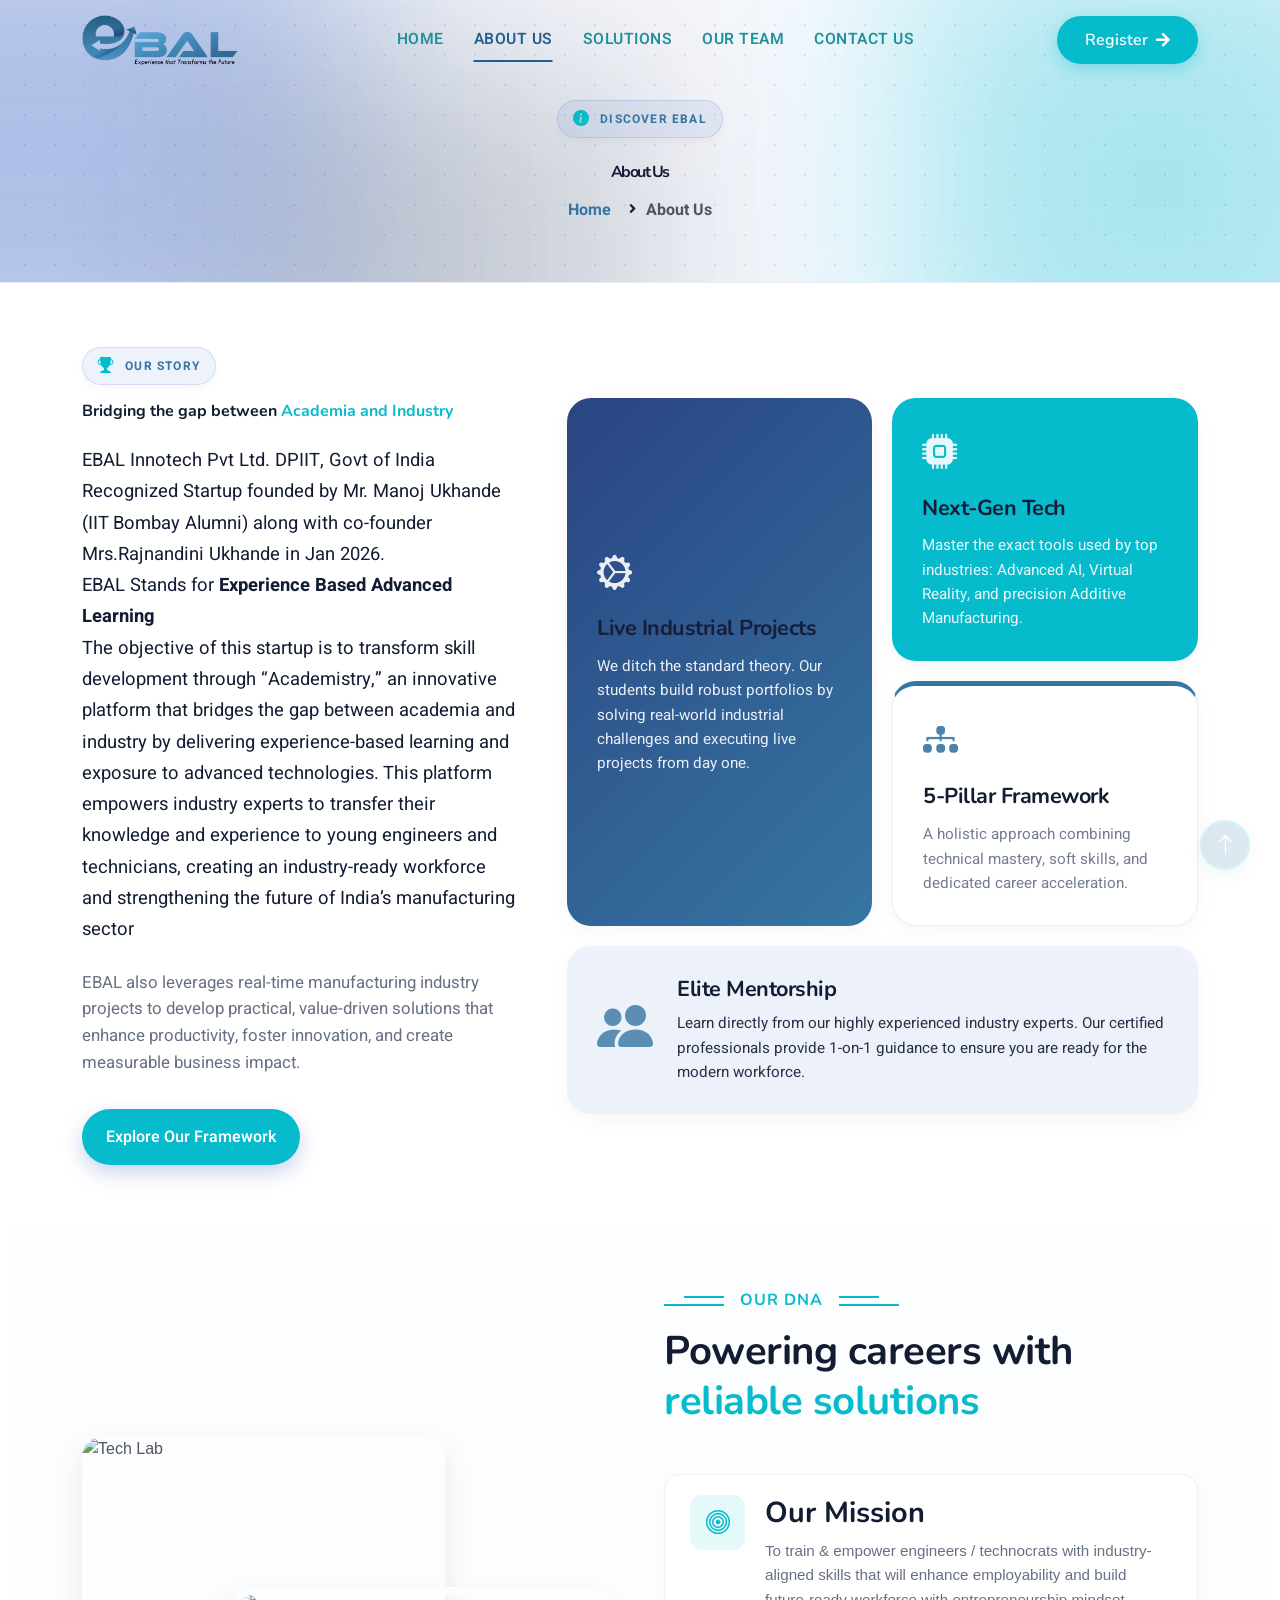
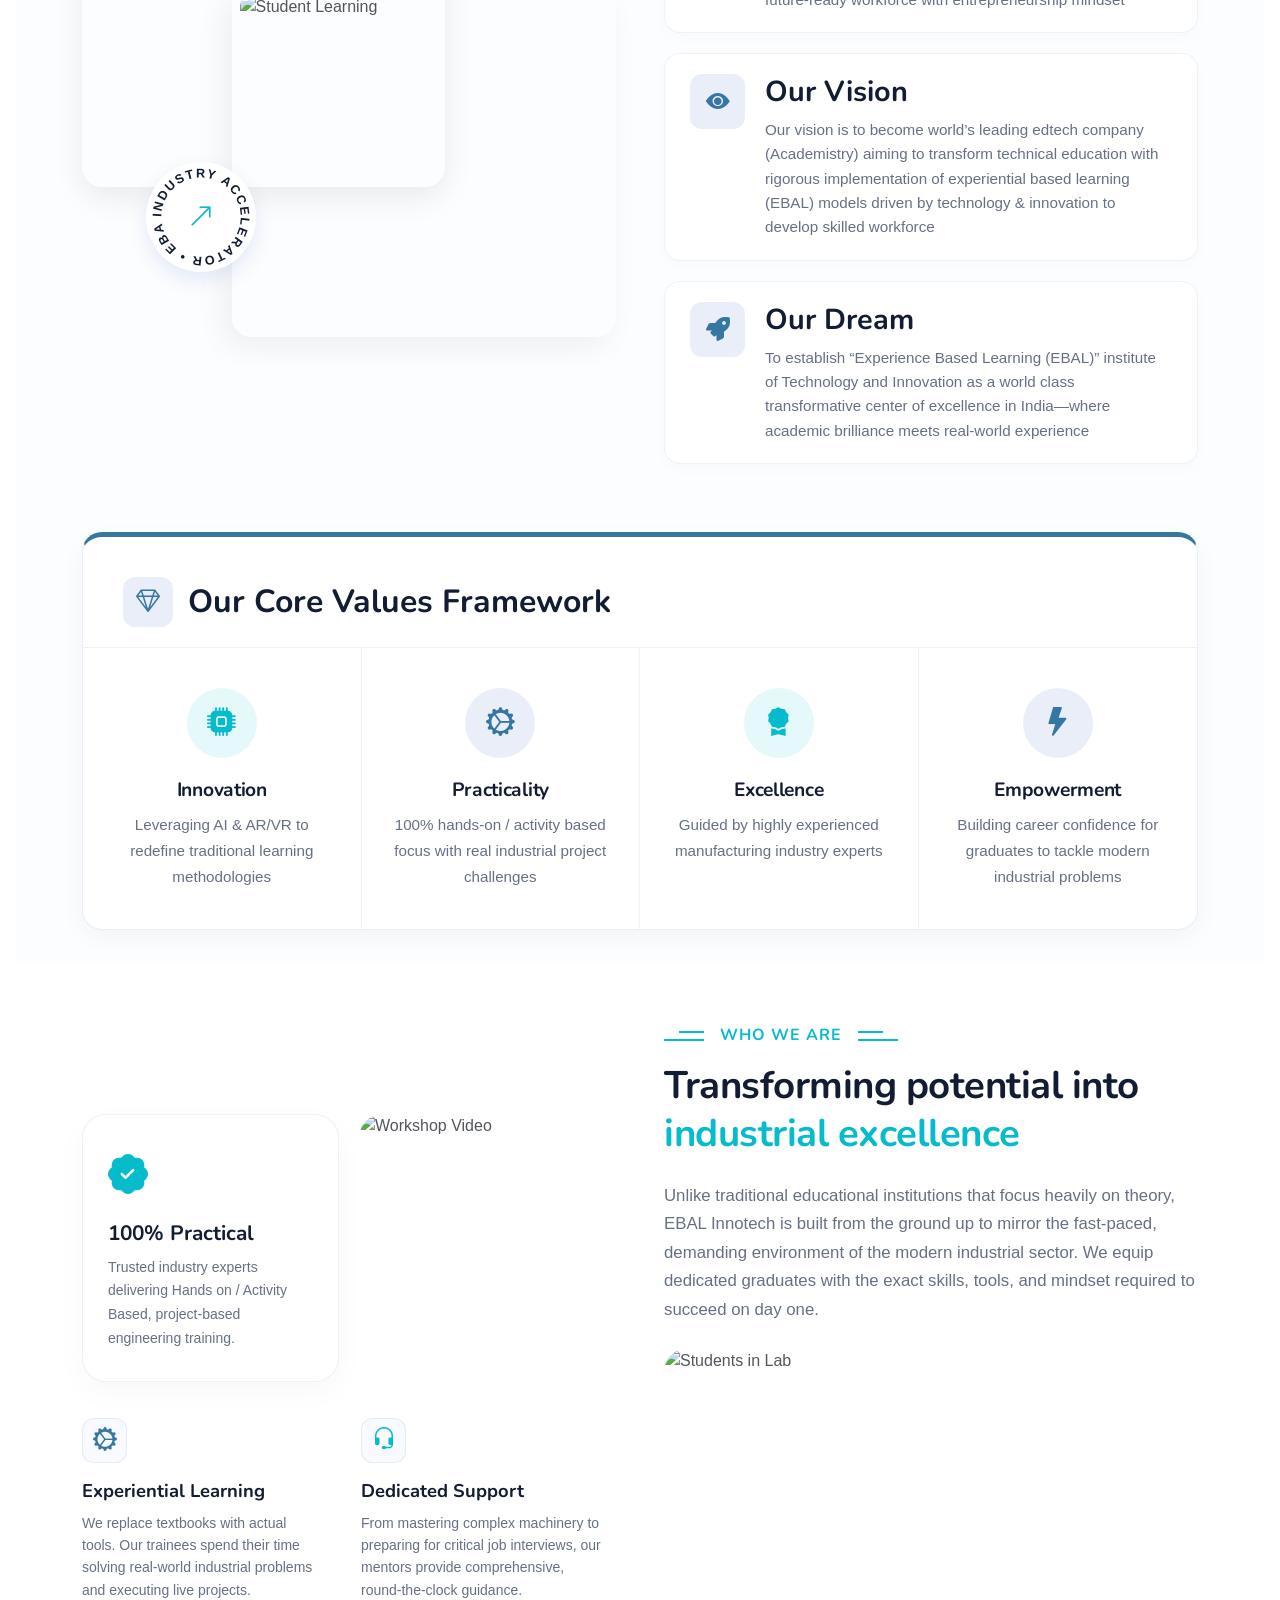
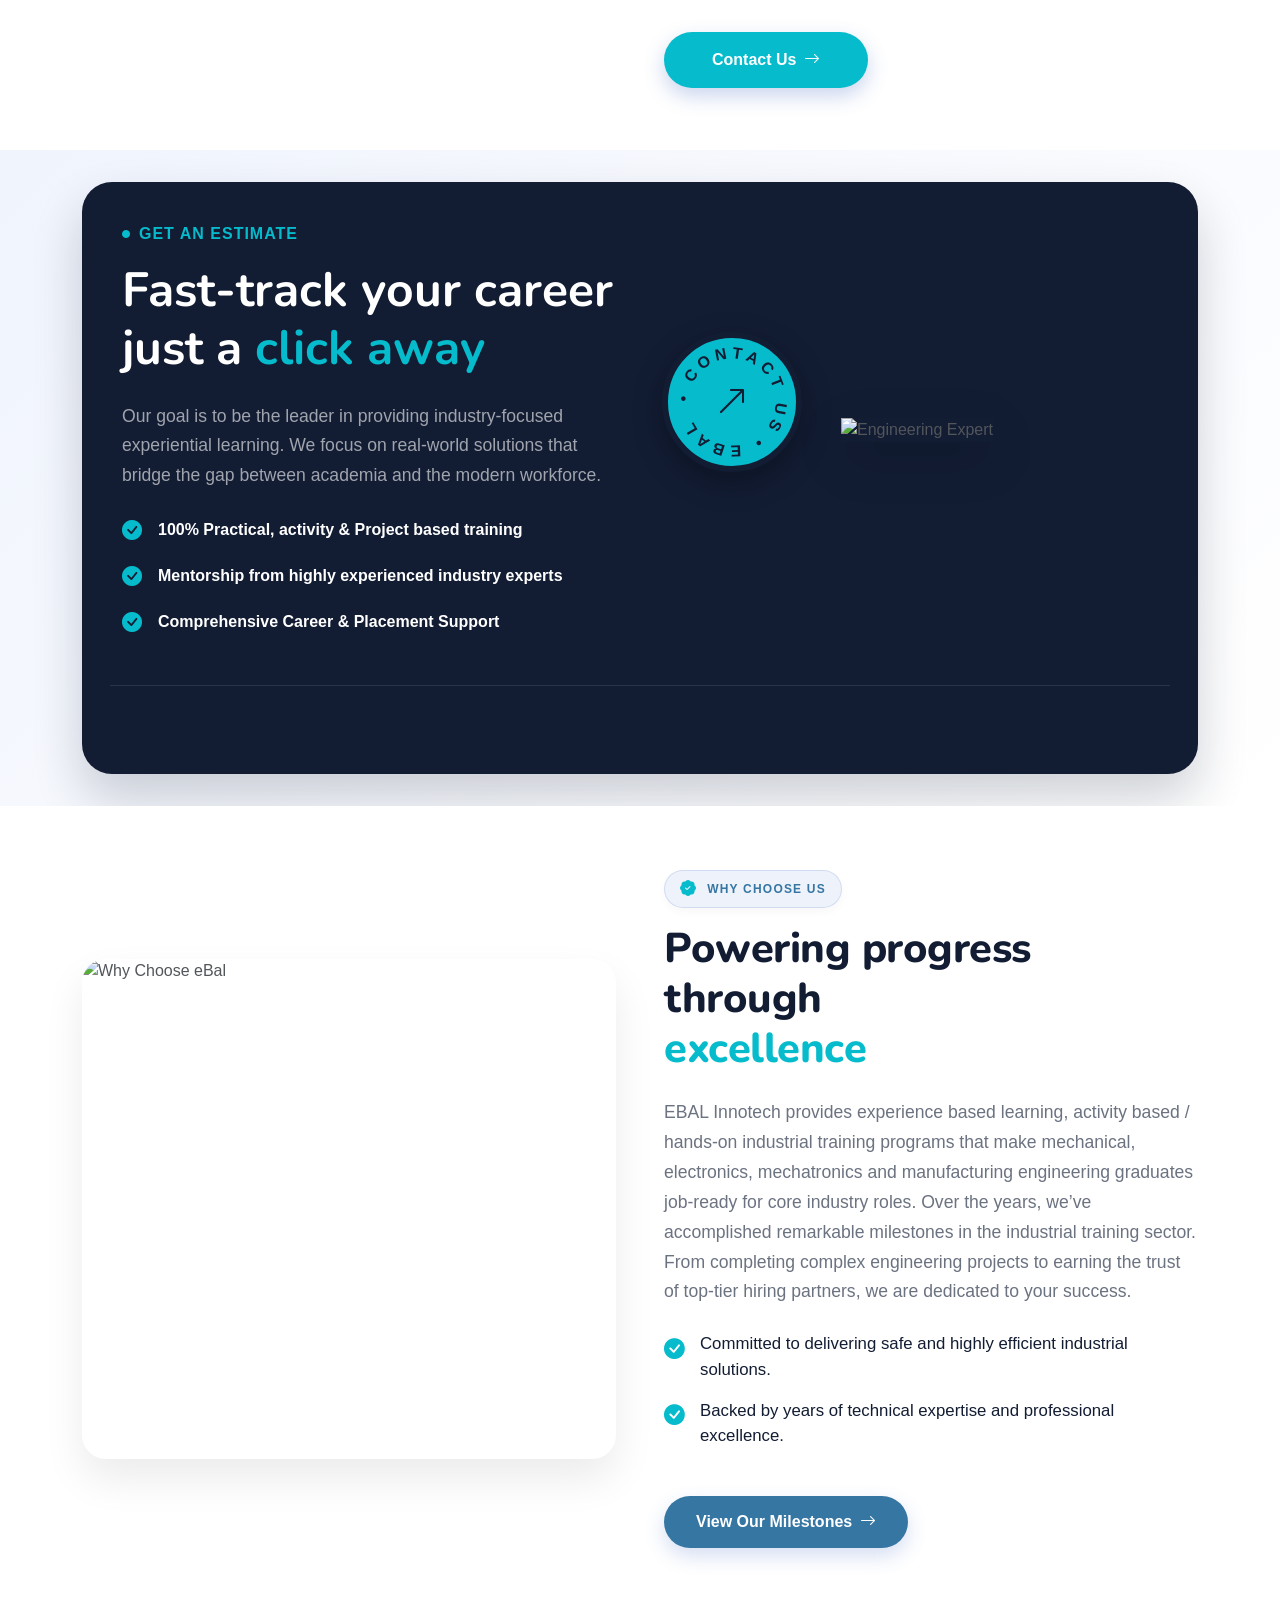
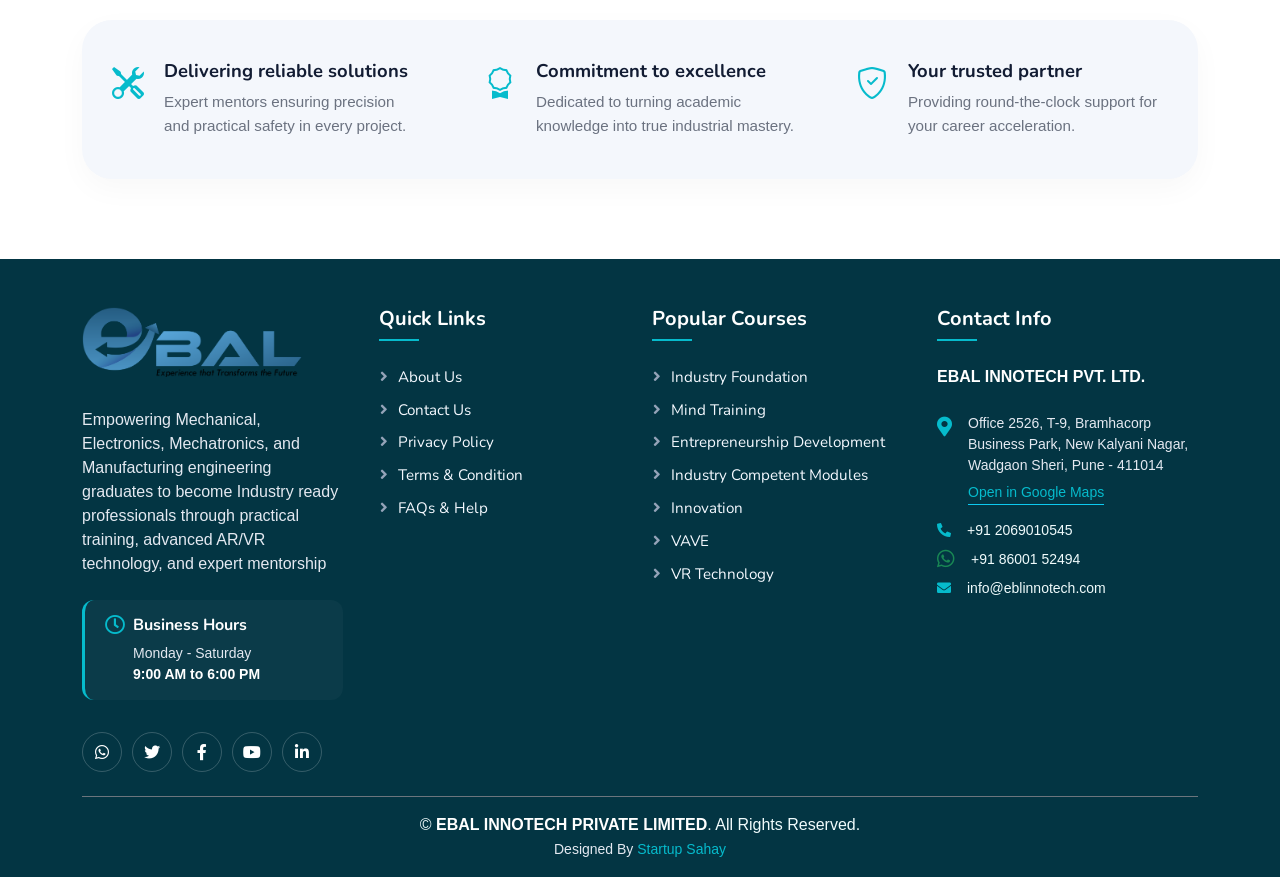
==== commit 2374dfe6: "Update about.html" ====
--- a/about.html
+++ b/about.html
@@ -2,7 +2,7 @@
 <html lang="en">
   <head>
     <meta charset="utf-8" />
-    <title>eBAL Innotech</title>
+    <title>EBAL Innotech</title>
     <link
       rel="icon"
       type="image/png"
@@ -85,8 +85,8 @@
         <div class="collapse navbar-collapse" id="navbarCollapse">
           <div class="navbar-nav mx-auto">
             <a href="index.html" class="nav-item nav-link">Home</a>
-            <a href="about.html" class="nav-item nav-link active">About</a>
-            <a href="courses.html" class="nav-item nav-link">Courses</a>
+            <a href="about.html" class="nav-item nav-link active">About Us</a>
+            
             <div class="nav-item dropdown">
               <a href="solution.html" class="nav-link">Solutions</a>
               <!-- <div class="dropdown-menu fade-down m-0">
@@ -95,6 +95,7 @@
                         <a href="mentorship.html" class="dropdown-item">Mentorship</a>
                     </div> -->
             </div>
+            <a href="./team.html" class="nav-item nav-link">Our Team</a>
             <!-- <div class="nav-item dropdown">
                     <a href="solution.html" class="nav-link">Solution</a>
                     <a href="#" class="nav-link dropdown-toggle" data-bs-toggle="dropdown">Solution</a>
@@ -135,7 +136,7 @@
           <div class="col-lg-10 text-center">
             <div class="mb-4" style="margin-top: 40px">
               <span class="ebal-badge-clean">
-                <i class="bi bi-info-circle-fill"></i> Discover eBal
+                <i class="bi bi-info-circle-fill"></i> Discover EBAL
               </span>
             </div>
 
@@ -160,7 +161,7 @@
                   class="breadcrumb-item text-black fw-bold"
                   aria-current="page"
                 >
-                  About
+                  About Us
                 </li>
               </ol>
             </nav>
@@ -184,24 +185,24 @@
             </h2>
 
             <p class="lead-text mb-4">
-              eBal Innotech is more than just an educational platform; we are an
-              <strong>Industry Skill Accelerator</strong>. We recognized that
-              while universities build theoretical foundations, the modern
-              industrial landscape demands hands-on, practical expertise.
+             
+              EBAL Innotech Pvt Ltd. DPIIT, Govt of India Recognized Startup founded by Mr. Manoj Ukhande (IIT Bombay Alumni) along with co-founder Mrs.Rajnandini Ukhande  in Jan 2026.<br>
+
+EBAL Stands for <strong> Experience Based Advanced Learning</strong> <br>
+
+The objective of this startup is to transform skill development through “Academistry,” an innovative platform that bridges the gap between academia and industry by delivering experience-based learning and exposure to advanced technologies.
+This platform empowers industry experts to transfer their knowledge and experience to young engineers and technicians, creating an industry-ready workforce and strengthening the future of India’s manufacturing sector
+
             </p>
             <p class="sub-text mb-4">
-              We deliver experiential training in Mechanical, Mechatronics, and
-              Manufacturing domains by leveraging next-generation technologies
-              like AI, AR/VR, and Additive Manufacturing. Our goal is simple: to
-              transform dedicated graduates into elite, industry-ready
-              professionals.
+             EBAL also leverages real-time manufacturing industry projects to develop practical, value-driven solutions that enhance productivity, foster innovation, and create measurable business impact.
             </p>
 
             <a
               href="#courses"
               class="btn-primary-custom px-4 py-3 rounded-pill mt-2"
             >
-              Explore Our Framework <i class="bi bi-arrow-right ms-2"></i>
+              Explore Our Framework
             </a>
           </div>
 
@@ -224,7 +225,7 @@
                 <h3 class="card-solid-title">Next-Gen Tech</h3>
                 <p class="card-solid-text">
                   Master the exact tools used by top industries: Advanced AI,
-                  Augmented Reality, and precision Additive Manufacturing.
+                 Virtual Reality, and precision Additive Manufacturing.
                 </p>
               </div>
 
@@ -253,9 +254,8 @@
                       Elite Mentorship
                     </h3>
                     <p class="card-solid-text text-dark-blue opacity-75 mb-0">
-                      Learn directly from the top 5% of global industry experts.
-                      Our certified professionals provide 1-on-1 guidance to
-                      ensure you are ready for the modern workforce.
+                      Learn directly from our highly experienced industry experts.
+                      Our certified professionals provide 1-on-1 guidance to ensure you are ready for the modern workforce. 
                     </p>
                   </div>
                 </div>
@@ -343,9 +343,7 @@
               <div>
                 <h4 class="text-dark-blue fw-bold mb-2">Our Mission</h4>
                 <p class="text-muted mb-0 small-p">
-                  To empower engineers and technicians with industry-aligned
-                  skills that will enhance employability and build future-ready
-                  workforce with entrepreneurship mindset.
+                  To train & empower engineers / technocrats with industry-aligned skills that will enhance employability and build future-ready workforce with entrepreneurship mindset
                 </p>
               </div>
             </div>
@@ -361,7 +359,7 @@
                   (Academistry) aiming to transform technical education with
                   rigorous implementation of experiential based learning (EBAL)
                   models driven by technology & innovation to develop skilled
-                  workforce.
+                  workforce
                 </p>
               </div>
             </div>
@@ -375,7 +373,7 @@
                   To establish “Experience Based Learning (EBAL)” institute of
                   Technology and Innovation as a world class transformative
                   center of excellence in India—where academic brilliance meets
-                  real-world experience.
+                  real-world experience
                 </p>
               </div>
             </div>
@@ -408,7 +406,7 @@
                 <h5 class="text-dark-blue fw-bold">Innovation</h5>
                 <p class="text-muted small mb-0">
                   Leveraging AI & AR/VR to redefine traditional learning
-                  methodologies.
+                  methodologies
                 </p>
               </div>
 
@@ -418,7 +416,8 @@
                 </div>
                 <h5 class="text-dark-blue fw-bold">Practicality</h5>
                 <p class="text-muted small mb-0">
-                  100% hands-on focus with real industrial project challenges.
+                  100% hands-on / activity 
+based focus with real industrial project challenges
                 </p>
               </div>
 
@@ -428,7 +427,7 @@
                 </div>
                 <h5 class="text-dark-blue fw-bold">Excellence</h5>
                 <p class="text-muted small mb-0">
-                  Guided only by the top 5% of global industry experts.
+                 Guided by highly experienced manufacturing industry experts
                 </p>
               </div>
 
@@ -439,7 +438,7 @@
                 <h5 class="text-dark-blue fw-bold">Empowerment</h5>
                 <p class="text-muted small mb-0">
                   Building career confidence for graduates to tackle modern
-                  industrial problems.
+                  industrial problems
                 </p>
               </div>
             </div>
@@ -459,7 +458,7 @@
                 </div>
                 <h4 class="fw-bold text-dark-blue">100% Practical</h4>
                 <p class="text-muted small mb-0">
-                  Trusted industry experts delivering hands-on, project-based
+                  Trusted industry experts delivering Hands on / Activity Based, project-based
                   engineering training.
                 </p>
               </div>
@@ -532,7 +531,7 @@
 
             <p class="bento-lead-text text-muted mb-4">
               Unlike traditional educational institutions that focus heavily on
-              theory, eBal Innotech is built from the ground up to mirror the
+              theory, EBAL Innotech is built from the ground up to mirror the
               fast-paced, demanding environment of the modern industrial sector.
               We equip dedicated graduates with the exact skills, tools, and
               mindset required to succeed on day one.
@@ -547,7 +546,7 @@
             </div>
 
             <a
-              href="#contact"
+              href="./contactus.html"
               class="btn-primary-custom px-5 py-3 rounded-pill fw-bold"
             >
               Contact Us <i class="bi bi-arrow-right ms-2"></i>
@@ -599,7 +598,7 @@
                     class="bi bi-check-circle-fill text-primary-cyan me-3 fs-5"
                   ></i>
                   <span class="fw-medium"
-                    >100% Practical & Project-Based Training</span
+                    >100% Practical, activity & Project based training</span
                   >
                 </li>
                 <li class="mb-3 d-flex align-items-center">
@@ -607,7 +606,7 @@
                     class="bi bi-check-circle-fill text-primary-cyan me-3 fs-5"
                   ></i>
                   <span class="fw-medium"
-                    >Mentorship from Top 5% Industry Experts</span
+                    >Mentorship from highly experienced industry experts</span
                   >
                 </li>
                 <li class="d-flex align-items-center">
@@ -804,7 +803,7 @@
             </h2>
 
             <p class="ebal-wcu-paragraph mb-4">
-              Ebal Innotech provides experience based learning, activity based /
+              EBAL Innotech provides experience based learning, activity based /
               hands-on industrial training programs that make mechanical,
               electronics, mechatronics and manufacturing engineering graduates
               job-ready for core industry roles. Over the years, we’ve
@@ -886,7 +885,7 @@
 
     <!-- Founder-Details -->
 
-    <section id="ebal-founders-section" class="ebal-founders-section py-5">
+    <!-- <section id="ebal-founders-section" class="ebal-founders-section py-5">
       <div class="container py-5">
         <div class="row justify-content-center mb-5 pb-3">
           <div class="col-lg-8 text-center wow fadeInUp" data-wow-delay="0.1s">
@@ -900,7 +899,7 @@
               <span class="line right-line"></span>
             </div>
             <h2 class="display-6 fw-bold text-dark-blue mb-0">
-              The Visionaries Behind eBal
+              The Visionaries Behind EBal
             </h2>
           </div>
         </div>
@@ -920,7 +919,7 @@
 
                 <div class="col-8 founder-details-side">
                   <h3 class="founder-name">Manoj Ukhande</h3>
-                  <h5 class="founder-role text-primary-blue">Director</h5>
+                  <h5 class="founder-role text-primary-blue">Founder and Director</h5>
 
                   <ul class="founder-info-list mt-3">
                     <li>
@@ -930,7 +929,7 @@
                     <li>
                       <i class="bi bi-award-fill text-primary-blue"></i>
                       <span
-                        >AIR 94 - GATE 2004 | Univ Rank #2 (B.E.) | 7 Patents,
+                        >AIR 94 - GATE 2004 | Univ Rank #2 (B.E.) | 7 Patents filed,
                         15+ Technical Papers</span
                       >
                     </li>
@@ -990,10 +989,10 @@
           </div>
         </div>
       </div>
-    </section>
-
-    <!-- Team Start -->
-    <div class="container-xxl py-5">
+    </section> -->
+
+    <!-- TestimonialStart -->
+    <!-- <div class="container-xxl py-5">
       <div class="container">
         <div class="text-center wow fadeInUp" data-wow-delay="0.1s">
           <h6 class="section-title bg-white text-center text-primary px-3">
@@ -1024,8 +1023,8 @@
                 </div>
               </div>
               <div class="text-center p-4">
-                <h5 class="mb-0">Instructor Name</h5>
-                <small>Designation</small>
+                <h5 class="mb-0">Product Design Expert</h5>
+                <small>20+ Years of Experience</small>
               </div>
             </div>
           </div>
@@ -1051,8 +1050,10 @@
                 </div>
               </div>
               <div class="text-center p-4">
-                <h5 class="mb-0">Instructor Name</h5>
-                <small>Designation</small>
+                <h5 class="mb-0">Forging Expert
+</h5>
+                <small>35+ Years of experience
+</small>
               </div>
             </div>
           </div>
@@ -1078,8 +1079,10 @@
                 </div>
               </div>
               <div class="text-center p-4">
-                <h5 class="mb-0">Instructor Name</h5>
-                <small>Designation</small>
+                <h5 class="mb-0">Machining Expert
+</h5>
+                <small>35+ Years of experience
+</small>
               </div>
             </div>
           </div>
@@ -1105,14 +1108,16 @@
                 </div>
               </div>
               <div class="text-center p-4">
-                <h5 class="mb-0">Instructor Name</h5>
-                <small>Designation</small>
+                <h5 class="mb-0">Metallurgy Expert
+</h5>
+                <small>35+ Years of experience
+</small>
               </div>
             </div>
           </div>
         </div>
       </div>
-    </div>
+    </div> -->
     <!-- Team End -->
 
     <!-- Footer Start -->
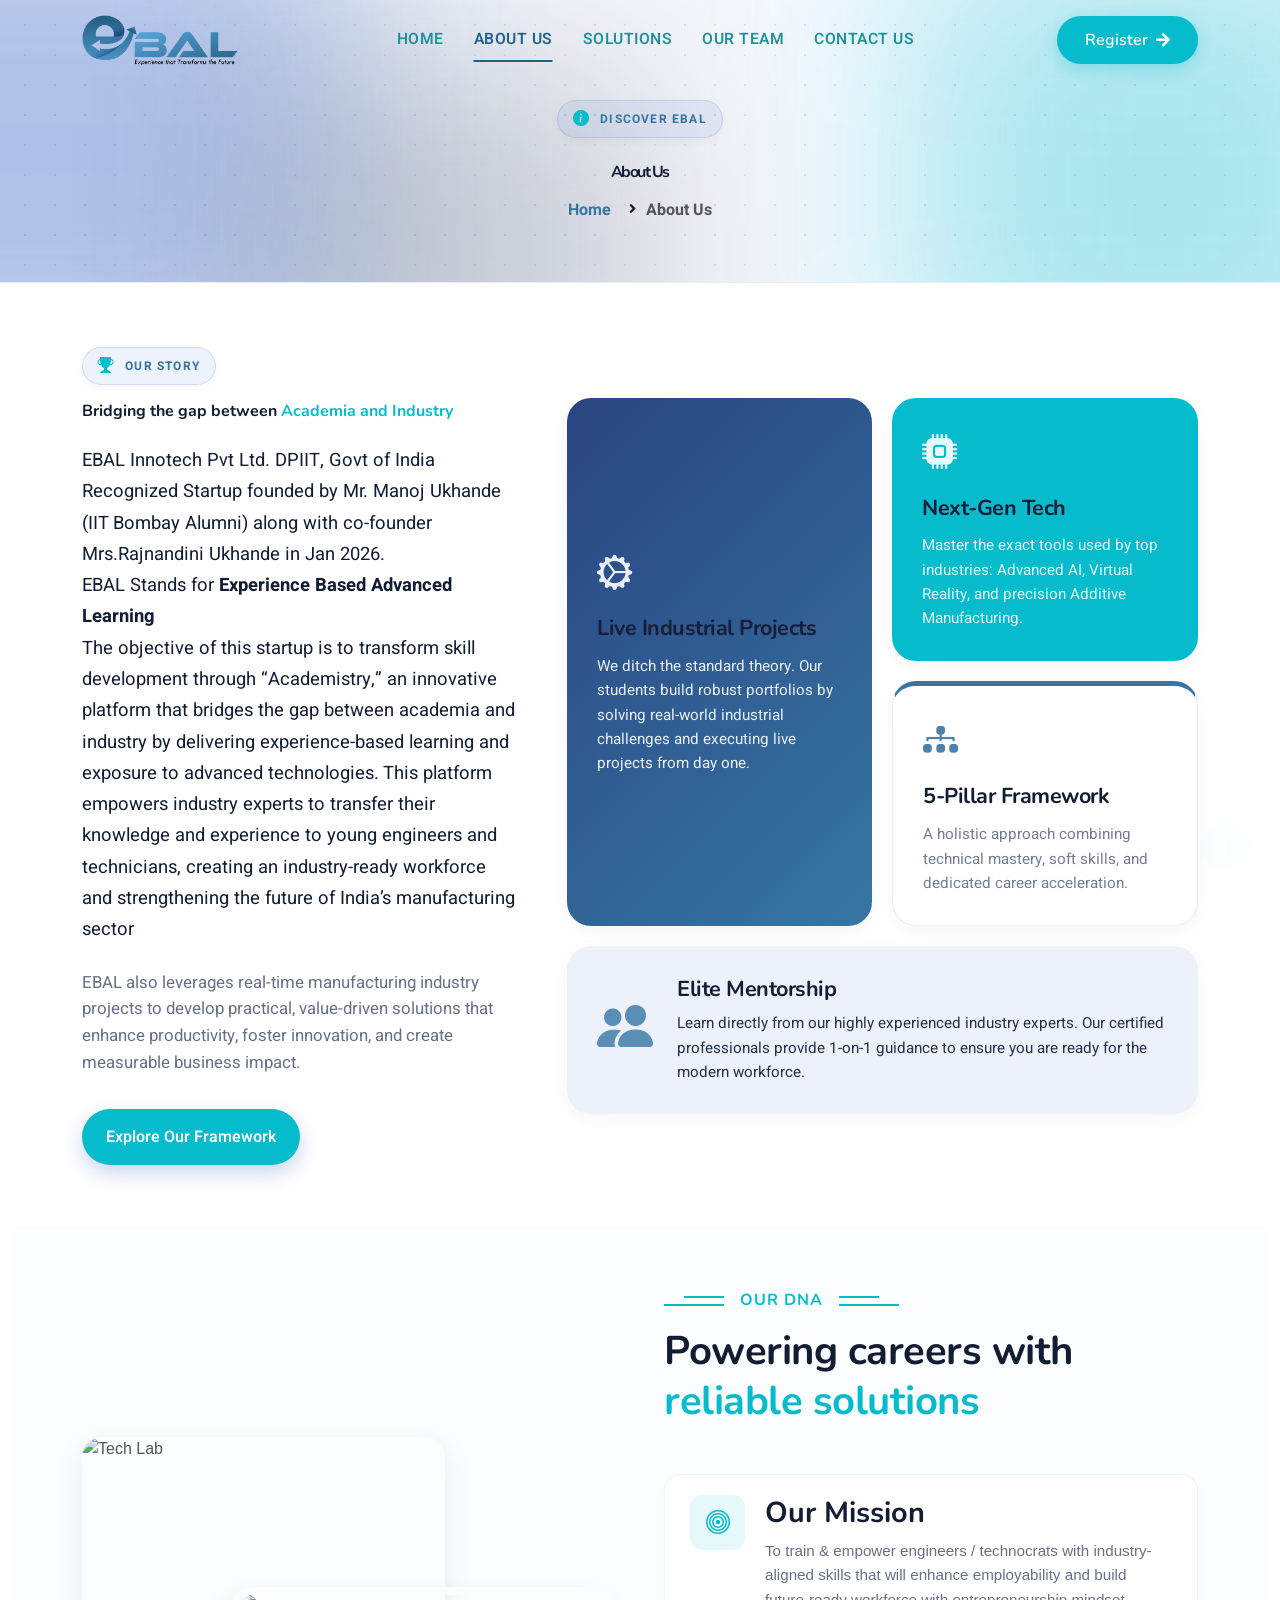
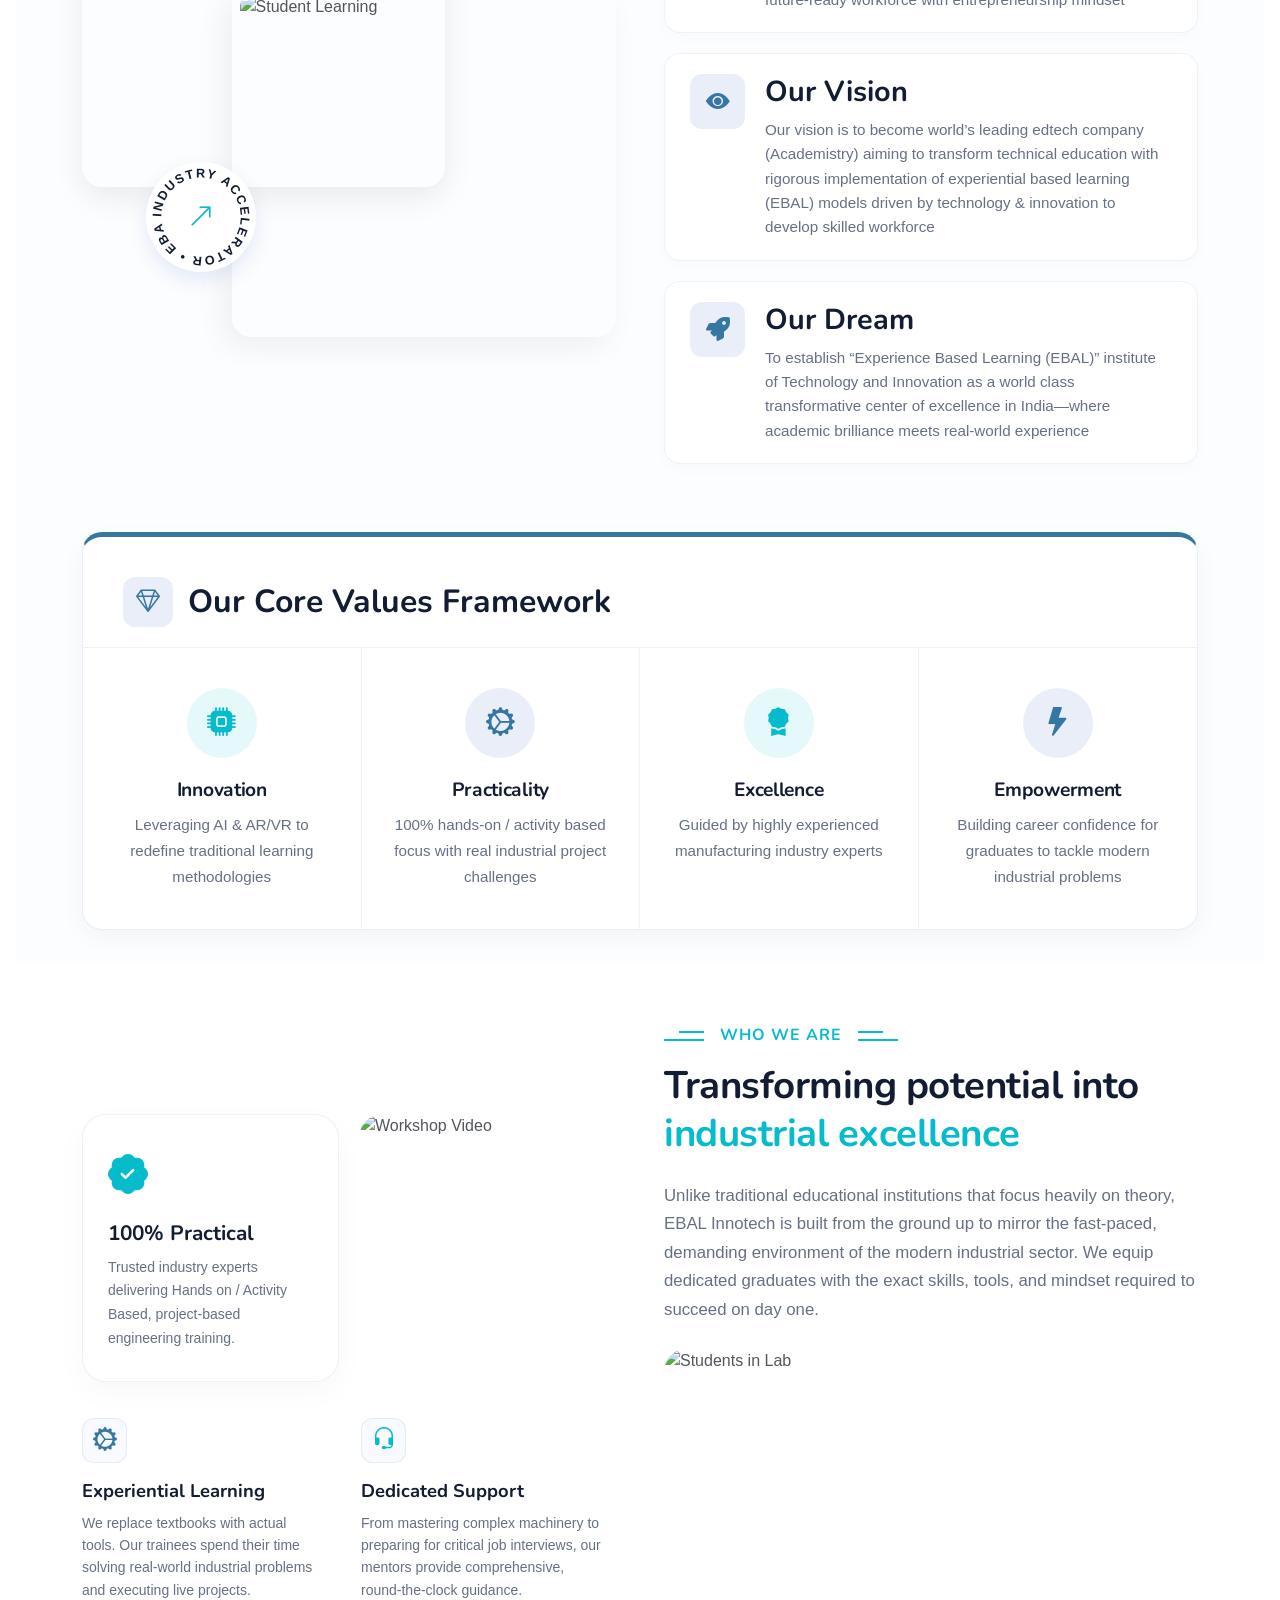
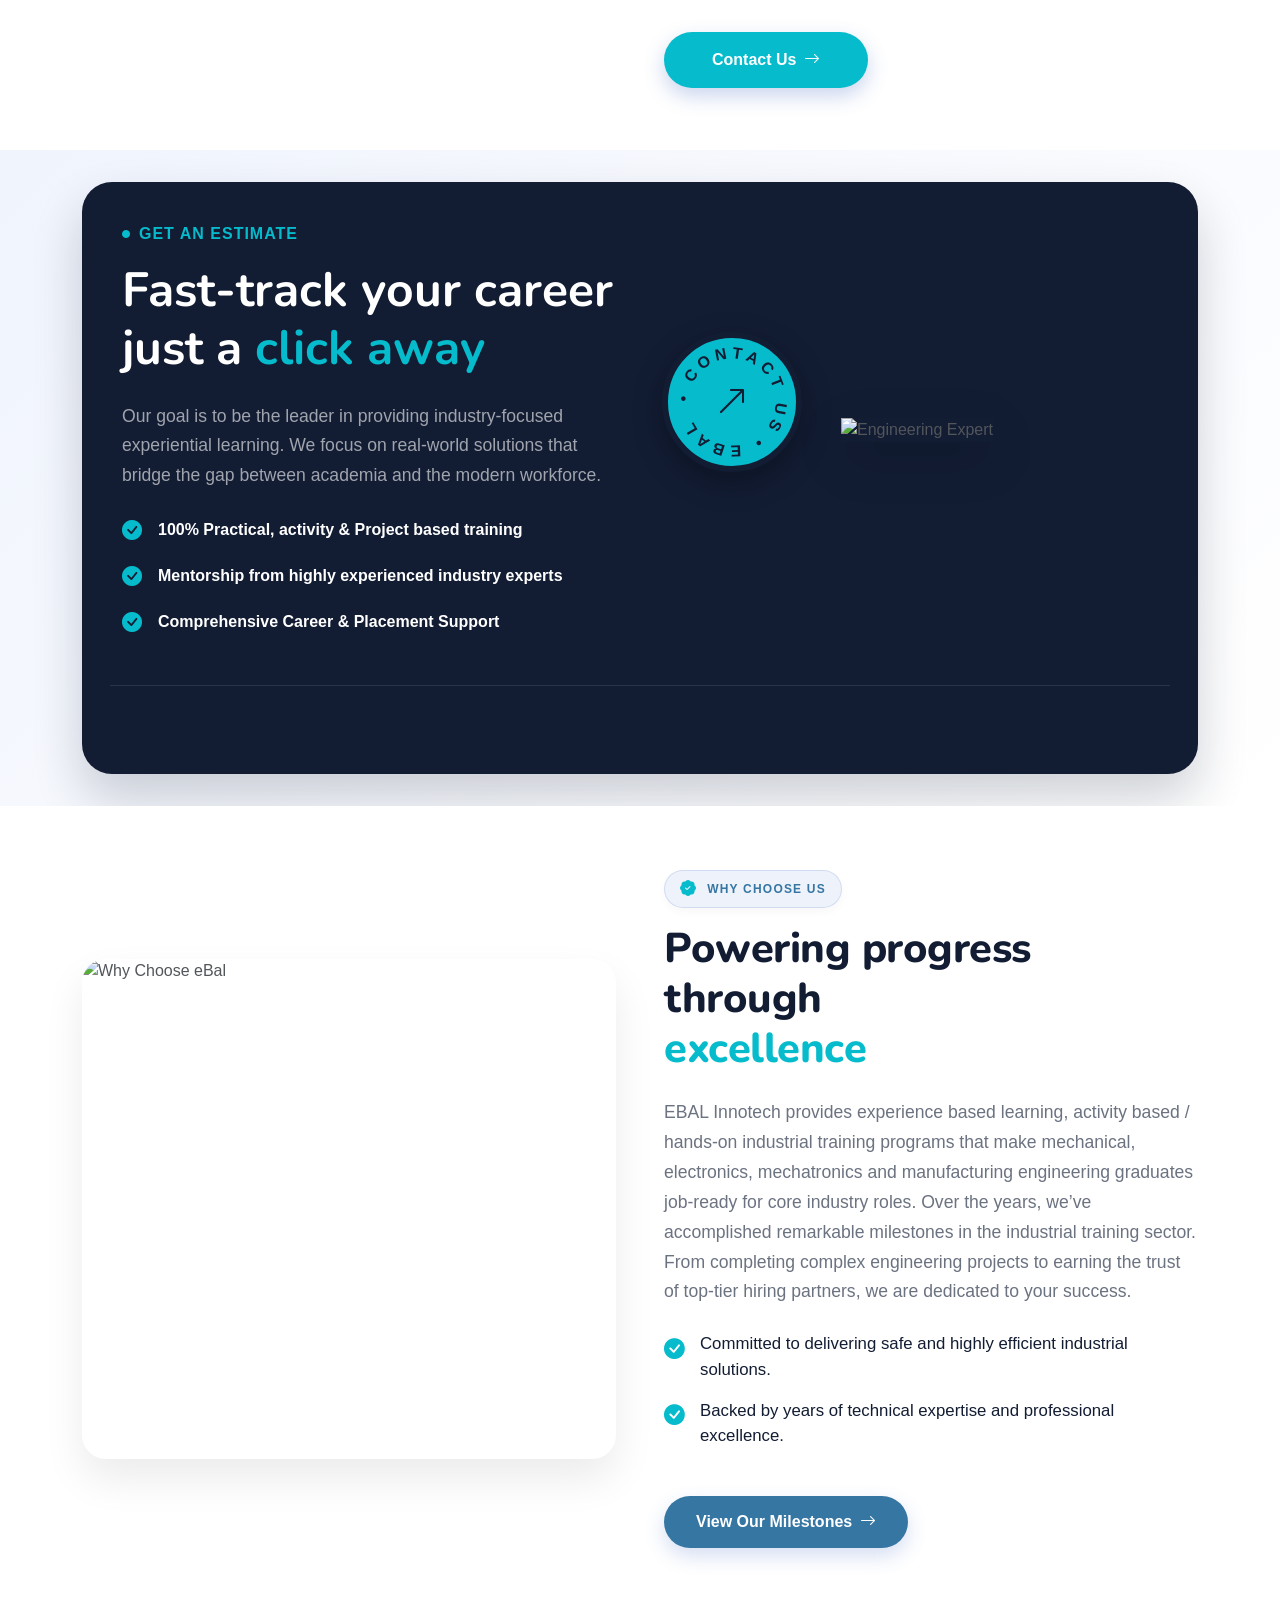
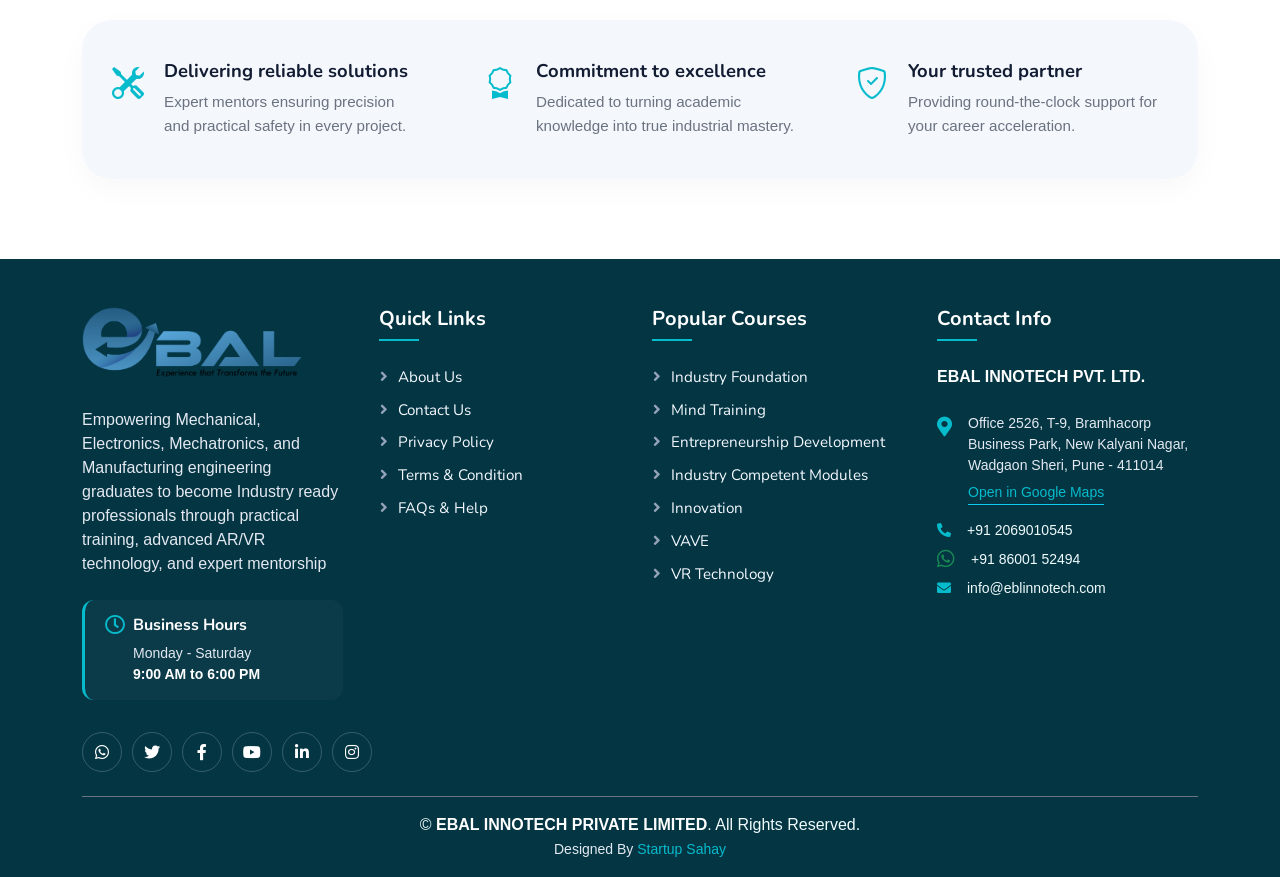
==== commit 0188e5d5: "Update about.html" ====
--- a/about.html
+++ b/about.html
@@ -65,7 +65,7 @@
     <!-- Navbar Start -->
     <nav class="navbar navbar-expand-lg ebal-navbar fixed-top">
       <div class="container">
-        <a href="index.html" class="navbar-brand d-flex align-items-center">
+        <a href="index" class="navbar-brand d-flex align-items-center">
           <img
             src="img/EBAL INNOTECH FINAL_LOGO.png"
             alt="EBAL Logo"
@@ -84,28 +84,20 @@
 
         <div class="collapse navbar-collapse" id="navbarCollapse">
           <div class="navbar-nav mx-auto">
-            <a href="index.html" class="nav-item nav-link">Home</a>
-            <a href="about.html" class="nav-item nav-link active">About Us</a>
+            <a href="index" class="nav-item nav-link">Home</a>
+            <a href="about" class="nav-item nav-link active">About Us</a>
             
             <div class="nav-item dropdown">
-              <a href="solution.html" class="nav-link">Solutions</a>
+              <a href="solution" class="nav-link">Solutions</a>
               <!-- <div class="dropdown-menu fade-down m-0">
                         <a href="training.html" class="dropdown-item">Industrial Training</a>
                         <a href="tech.html" class="dropdown-item">Advanced Tech</a>
                         <a href="mentorship.html" class="dropdown-item">Mentorship</a>
                     </div> -->
             </div>
-            <a href="./team.html" class="nav-item nav-link">Our Team</a>
-            <!-- <div class="nav-item dropdown">
-                    <a href="solution.html" class="nav-link">Solution</a>
-                    <a href="#" class="nav-link dropdown-toggle" data-bs-toggle="dropdown">Solution</a>
-                    <div class="dropdown-menu fade-down m-0">
-                        <a href="training.html" class="dropdown-item">Industrial Training</a>
-                        <a href="tech.html" class="dropdown-item">Advanced Tech</a>
-                        <a href="mentorship.html" class="dropdown-item">Mentorship</a>
-                    </div>
-                </div> -->
-            <a href="contactus.html" class="nav-item nav-link">Contact Us</a>
+            <a href="team" class="nav-item nav-link">Our Team</a>
+       
+            <a href="contactus" class="nav-item nav-link">Contact Us</a>
           </div>
 
           <div
@@ -153,7 +145,7 @@
                 <li class="breadcrumb-item">
                   <a
                     class="text-primary-blue text-decoration-none fw-bold"
-                    href="index.html"
+                    href="index"
                     >Home</a
                   >
                 </li>
@@ -546,7 +538,7 @@
             </div>
 
             <a
-              href="./contactus.html"
+              href="contactus"
               class="btn-primary-custom px-5 py-3 rounded-pill fw-bold"
             >
               Contact Us <i class="bi bi-arrow-right ms-2"></i>
@@ -1156,24 +1148,26 @@
             </div>
 
             <div class="d-flex pt-2">
+             <a
+  class="btn btn-outline-light btn-social"
+  href="https://wa.me/918600152494?text=Hello!%20I%20am%20interested%20in%20learning%20more%20about%20your%20courses,%20training%20programs,%20and%20career%20guidance%20services.%20Please%20share%20the%20details."
+  target="_blank"
+>
+  <i class="fab fa-whatsapp"></i>
+</a>
               <a
                 class="btn btn-outline-light btn-social"
-                href="[YOUR_TWITTER_LINK]"
-                ><i class="fab fa-whatsapp"></i
-              ></a>
-              <a
-                class="btn btn-outline-light btn-social"
-                href="[YOUR_TWITTER_LINK]"
+                href="https://x.com/EBAL_INNOTECH"
                 ><i class="fab fa-twitter"></i
               ></a>
               <a
                 class="btn btn-outline-light btn-social"
-                href="[YOUR_FACEBOOK_LINK]"
+                href="https://www.facebook.com/share/1BfwyjobmN/"
                 ><i class="fab fa-facebook-f"></i
               ></a>
               <a
                 class="btn btn-outline-light btn-social"
-                href="[YOUR_YOUTUBE_LINK]"
+                href="https://youtube.com/@ebal_innotech_pvt_ltd"
                 ><i class="fab fa-youtube"></i
               ></a>
               <a
@@ -1181,27 +1175,34 @@
                 href="[YOUR_LINKEDIN_LINK]"
                 ><i class="fab fa-linkedin-in"></i
               ></a>
+              <a
+  class="btn btn-outline-light btn-social"
+  href="https://www.instagram.com/ebalinnotechpvtltd?igsh=MXM1bjJ3bnVsdGYxNA=="
+  target="_blank"
+>
+  <i class="fab fa-instagram"></i>
+</a>
             </div>
           </div>
 
           <div class="col-lg-3 col-md-6 ps-lg-4">
             <h5 class="text-white mb-4 footer-heading">Quick Links</h5>
-            <a class="btn btn-link" href="">About Us</a>
-            <a class="btn btn-link" href="">Contact Us</a>
+            <a class="btn btn-link" href="about">About Us</a>
+            <a class="btn btn-link" href="contactus">Contact Us</a>
             <a class="btn btn-link" href="">Privacy Policy</a>
             <a class="btn btn-link" href="">Terms & Condition</a>
-            <a class="btn btn-link" href="">FAQs & Help</a>
+            <a class="btn btn-link" href="team">FAQs & Help</a>
           </div>
 
           <div class="col-lg-3 col-md-6">
             <h5 class="text-white mb-4 footer-heading">Popular Courses</h5>
-            <a class="btn btn-link" href="">Industry foundation </a>
-            <a class="btn btn-link" href="">Mind training</a>
-            <a class="btn btn-link" href="">Entrepreneurship development </a>
-            <a class="btn btn-link" href="">Industry competent modules</a>
-            <a class="btn btn-link" href="">Innovation</a>
-            <a class="btn btn-link" href="">VAVE</a>
-            <a class="btn btn-link" href="">VR Technology</a>
+            <a class="btn btn-link" href="solution">Industry foundation </a>
+            <a class="btn btn-link" href="solution">Mind training</a>
+            <a class="btn btn-link" href="solution">Entrepreneurship development </a>
+            <a class="btn btn-link" href="solution">Industry competent modules</a>
+            <a class="btn btn-link" href="solution">Innovation</a>
+            <a class="btn btn-link" href="solution">VAVE</a>
+            <a class="btn btn-link" href="solution">VR Technology</a>
           </div>
 
           <div class="col-lg-3 col-md-6">
--- a/css/style.css
+++ b/css/style.css
@@ -2639,3 +2639,144 @@
         text-align: center;
     }
 }
+
+
+.ac-interactive-card {
+        transition: transform 0.3s ease, box-shadow 0.3s ease;
+        max-width: 950px; 
+        margin: 0 auto;
+        border-radius: 10px; 
+    }
+    .ac-interactive-card:hover {
+        transform: translateY(-5px);
+        box-shadow: 0 15px 30px rgba(109, 167, 196, 0.662) !important;
+    }
+
+    /* Floating Icon Badge */
+    .ac-floating-icon {
+        position: absolute;
+        right: 25px;
+        bottom: -25px; /* Overlaps the white text section below the image */
+        background-color: #ffffff;
+        color: #1d2c4d;
+        width: 50px;
+        height: 50px;
+        border-radius: 50%;
+        display: flex;
+        align-items: center;
+        justify-content: center;
+        font-size: 1.5rem;
+        box-shadow: 0 4px 10px rgba(0,0,0,0.1);
+        z-index: 2;
+        border: 1px solid #f0f0f0;
+    }
+
+    /* Colors & Gradient */
+    .ac-dark-blue-text { color: #162645 !important; }
+    .ac-gradient-bg { background: linear-gradient(135deg, #22344f 0%, #295773 100%); }
+    .ac-cyan-text { color: #18c2c6 !important; }
+    
+    /* Button Styling */
+    .ac-btn-cyan {
+        background-color: #18c2c6;
+        color: #ffffff;
+        border: none;
+        transition: all 0.3s ease;
+    }
+    .ac-btn-cyan:hover {
+        background-color: #14a6a9;
+        color: #ffffff;
+        transform: translateX(3px); /* Interactive slide effect */
+    }
+
+    /* Custom Arrow List */
+    .ac-arrow-list {
+        list-style: none;
+        padding-left: 0;
+        margin: 0;
+    }
+    .ac-arrow-list li {
+        position: relative;
+        padding-left: 20px;
+        margin-bottom: 12px;
+        color: #d1d9e2;
+        font-size: 0.9rem;
+        line-height: 1.6;
+    }
+    .ac-arrow-list li::before {
+        content: '→';
+        position: absolute;
+        left: 0;
+        color: #18c2c6;
+        font-weight: 500;
+    }
+
+    /* Pulsing Live Dot Animation for Header */
+    .ac-pulse-dot {
+        height: 12px;
+        width: 12px;
+        background-color: #dc3545;
+        border-radius: 50%;
+        display: inline-block;
+        box-shadow: 0 0 0 0 rgba(220, 53, 69, 0.7);
+        animation: ac-pulse 2s infinite;
+    }
+    @keyframes ac-pulse {
+        0% { transform: scale(0.95); box-shadow: 0 0 0 0 rgba(220, 53, 69, 0.7); }
+        70% { transform: scale(1); box-shadow: 0 0 0 8px rgba(220, 53, 69, 0); }
+        100% { transform: scale(0.95); box-shadow: 0 0 0 0 rgba(220, 53, 69, 0); }
+    }
+
+    /* Mobile Image Adjustment */
+    @media (max-width: 767.98px) {
+        .ac-course-img {
+            height: 200px !important; 
+        }
+    }
+
+
+    .ac-text-cyan { color: #17c0c4 !important; }
+    .ac-bg-cyan { background-color: #17c0c4 !important; color: white !important; transition: all 0.3s ease; }
+    .ac-bg-cyan:hover { background-color: #129fa2 !important; color: white !important; transform: translateY(-2px); box-shadow: 0 4px 12px rgba(23, 192, 196, 0.4); }
+    
+    /* Premium Gradient Panel */
+    .ac-gradient-panel {
+        background: linear-gradient(135deg, #1b263b 0%, #326987 100%);
+    }
+    
+    /* Custom Arrow List for Key Benefits */
+    .ac-custom-arrow-list {
+        list-style: none;
+        padding-left: 0;
+        margin: 0;
+    }
+    .ac-custom-arrow-list li {
+        position: relative;
+        padding-left: 25px;
+        margin-bottom: 12px;
+        color: #e0e6ed;
+        font-size: 0.95rem;
+        line-height: 1.5;
+    }
+    .ac-custom-arrow-list li::before {
+        content: '→';
+        position: absolute;
+        left: 0;
+        color: #17c0c4;
+        font-weight: bold;
+    }
+
+    /* Pulsing Live Badge Animation */
+    .pulse-live {
+        animation: pulse-animation 2s infinite;
+    }
+    @keyframes pulse-animation {
+        0% { box-shadow: 0 0 0 0 rgba(220, 53, 69, 0.7); }
+        70% { box-shadow: 0 0 0 8px rgba(220, 53, 69, 0); }
+        100% { box-shadow: 0 0 0 0 rgba(220, 53, 69, 0); }
+    }
+
+  /* Medium-Range Corporate Blue Gradient from EBAL Logo */
+.ac-section-gradient {
+    background: linear-gradient(135deg, #285a88 0%, #3b75a6 50%, #5494c5 100%) !important;
+}
--- a/css/about.css
+++ b/css/about.css
@@ -1504,4 +1504,4 @@
 @media (max-width: 767.98px) {
     .ebal-founders-section .ebal-founders-card { border-radius: 16px; }
     .ebal-founders-section .display-6 { font-size: 1.8rem; }
-}+}
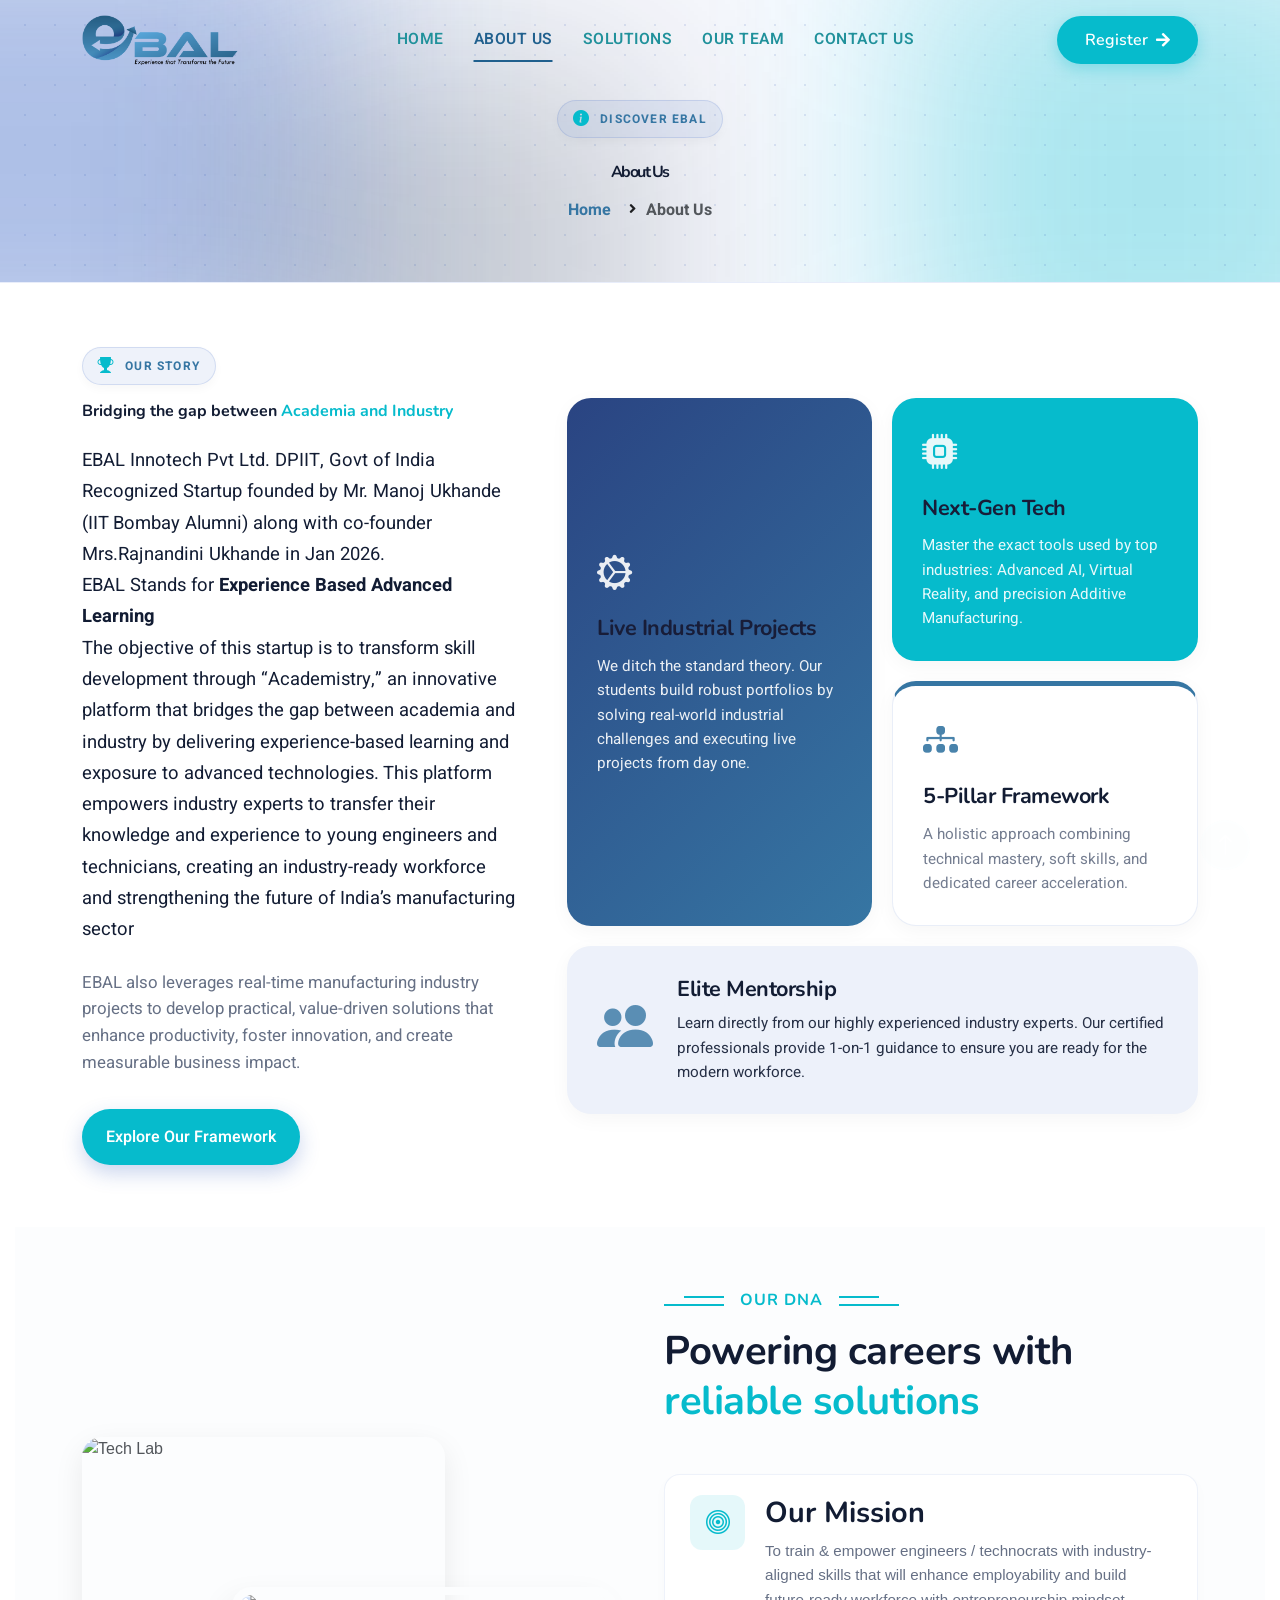
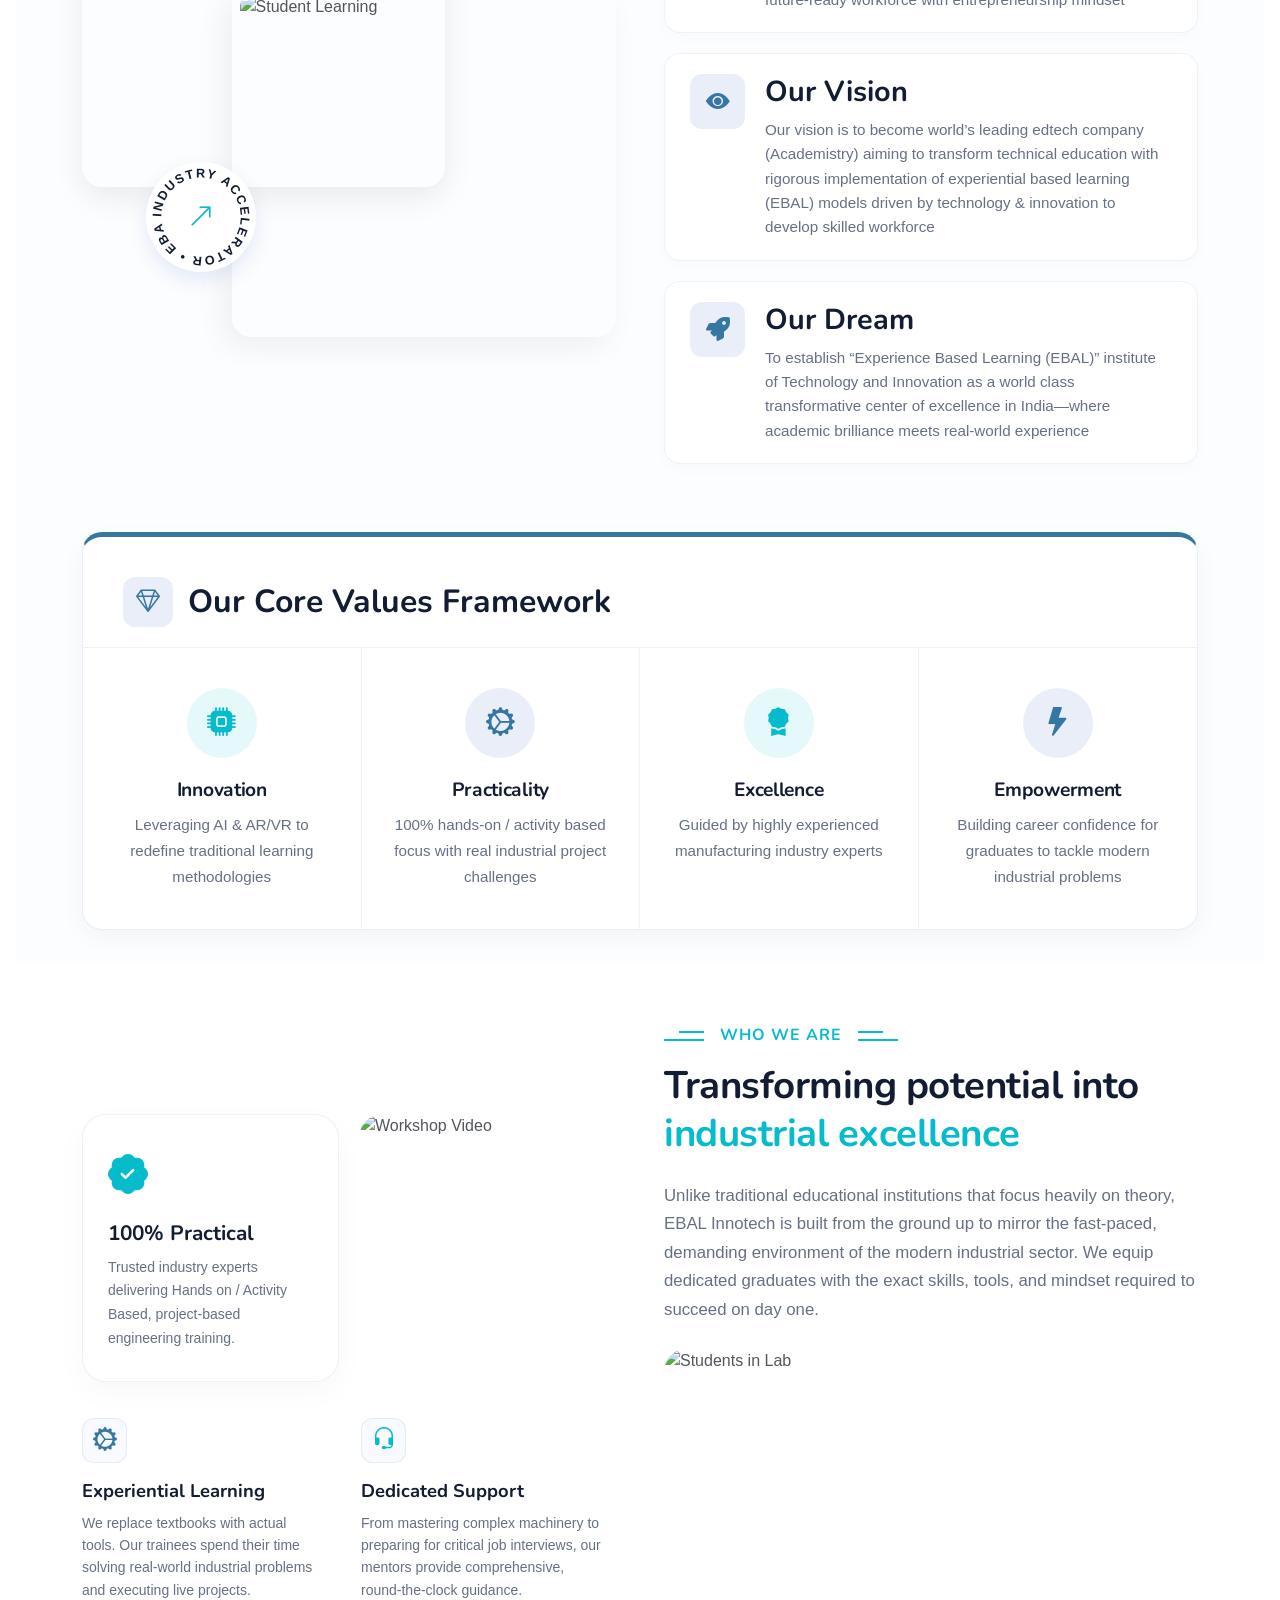
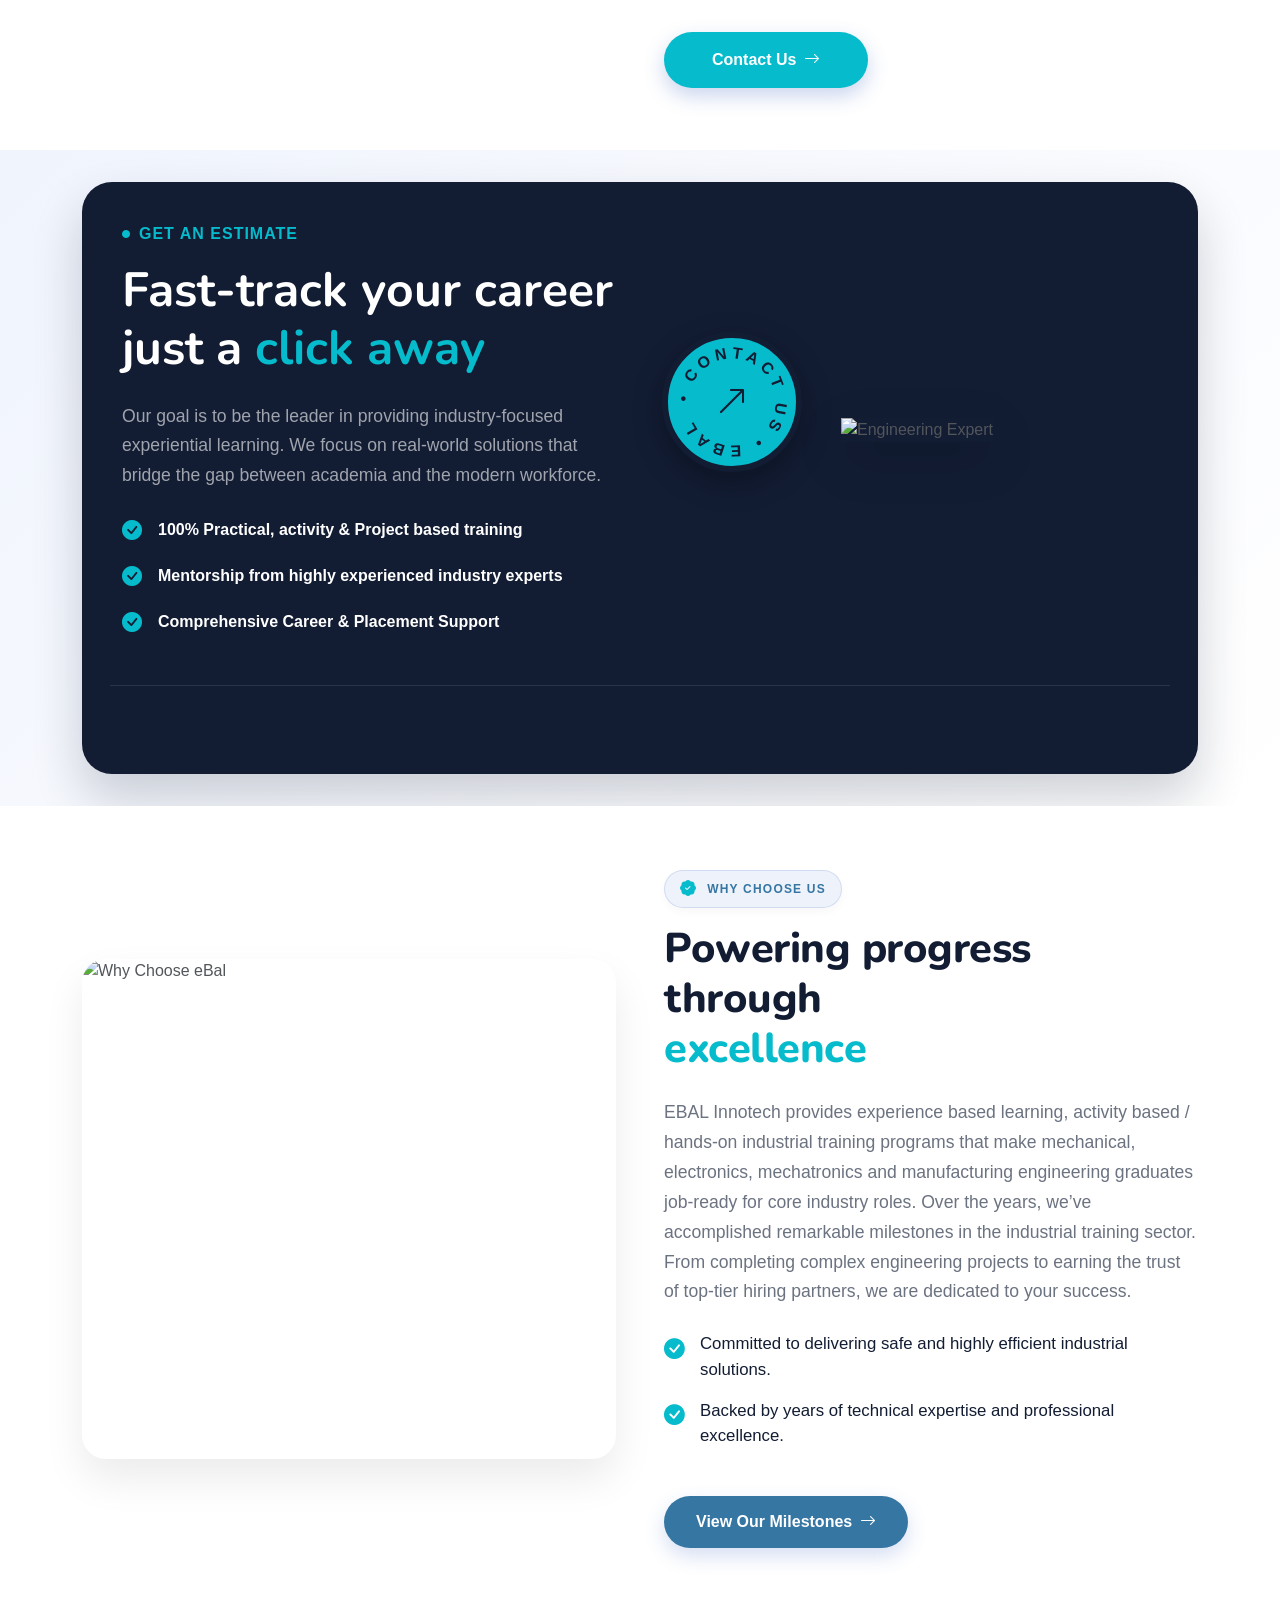
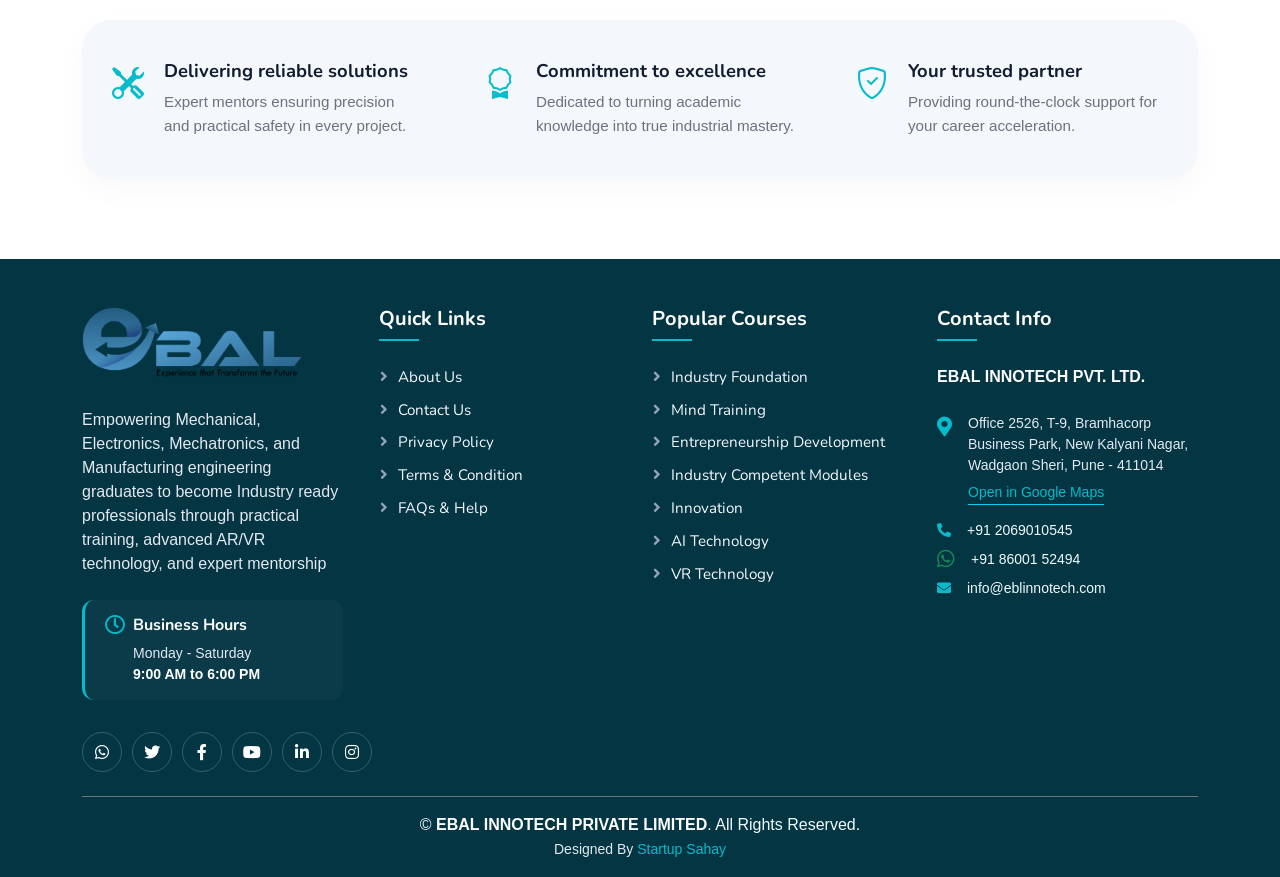
==== commit 93b1094c: "Update about.html" ====
--- a/about.html
+++ b/about.html
@@ -1113,7 +1113,7 @@
     <!-- Team End -->
 
     <!-- Footer Start -->
-    <div
+     <div
       class="container-fluid ebal-footer text-light pt-4 mt-5 wow fadeIn"
       data-wow-delay="0.1s"
     >
@@ -1172,7 +1172,7 @@
               ></a>
               <a
                 class="btn btn-outline-light btn-social"
-                href="[YOUR_LINKEDIN_LINK]"
+                href="https://www.linkedin.com/company/ebalinnotech-pvt-ltd/"
                 ><i class="fab fa-linkedin-in"></i
               ></a>
               <a
@@ -1189,9 +1189,9 @@
             <h5 class="text-white mb-4 footer-heading">Quick Links</h5>
             <a class="btn btn-link" href="about">About Us</a>
             <a class="btn btn-link" href="contactus">Contact Us</a>
-            <a class="btn btn-link" href="">Privacy Policy</a>
-            <a class="btn btn-link" href="">Terms & Condition</a>
-            <a class="btn btn-link" href="team">FAQs & Help</a>
+            <a class="btn btn-link" href="privacy">Privacy Policy</a>
+            <a class="btn btn-link" href="terms">Terms & Condition</a>
+            <a class="btn btn-link" href="help">FAQs & Help</a>
           </div>
 
           <div class="col-lg-3 col-md-6">
@@ -1201,7 +1201,7 @@
             <a class="btn btn-link" href="solution">Entrepreneurship development </a>
             <a class="btn btn-link" href="solution">Industry competent modules</a>
             <a class="btn btn-link" href="solution">Innovation</a>
-            <a class="btn btn-link" href="solution">VAVE</a>
+            <a class="btn btn-link" href="solution">AI Technology</a>
             <a class="btn btn-link" href="solution">VR Technology</a>
           </div>
 
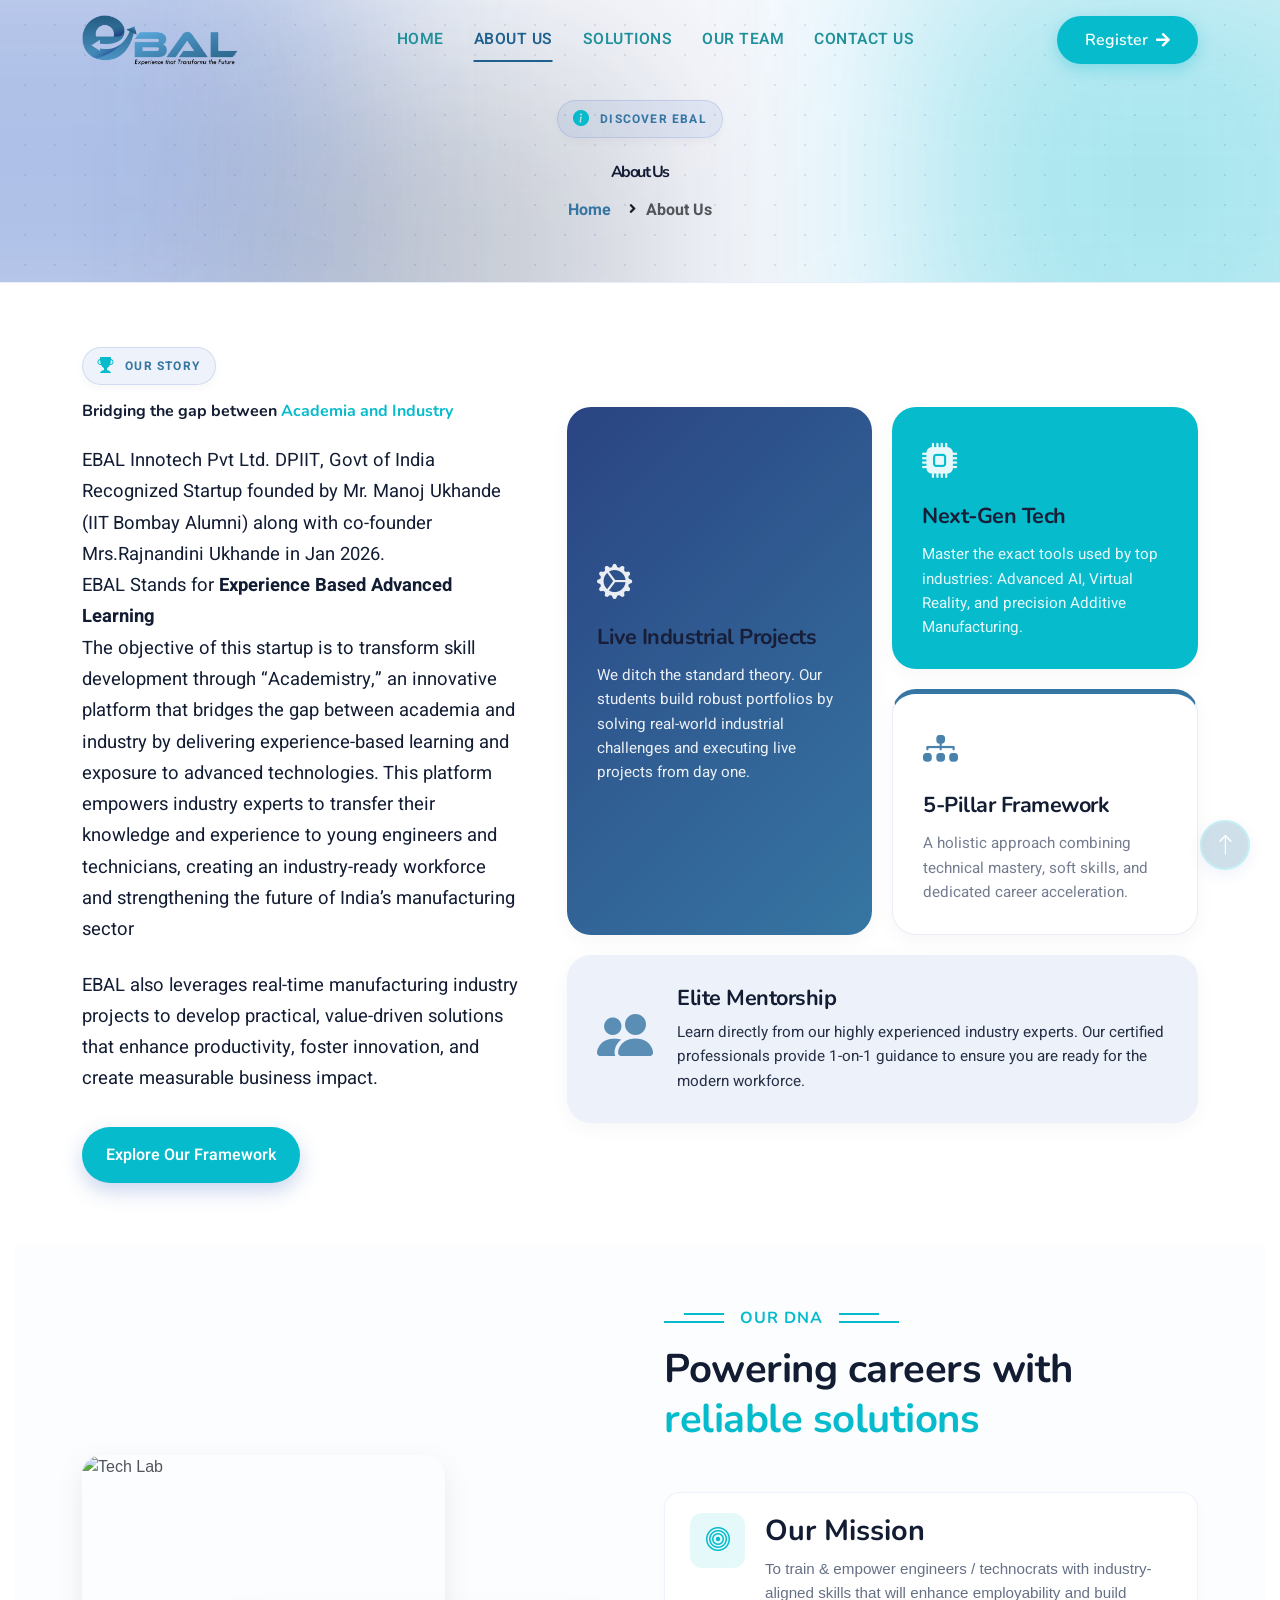
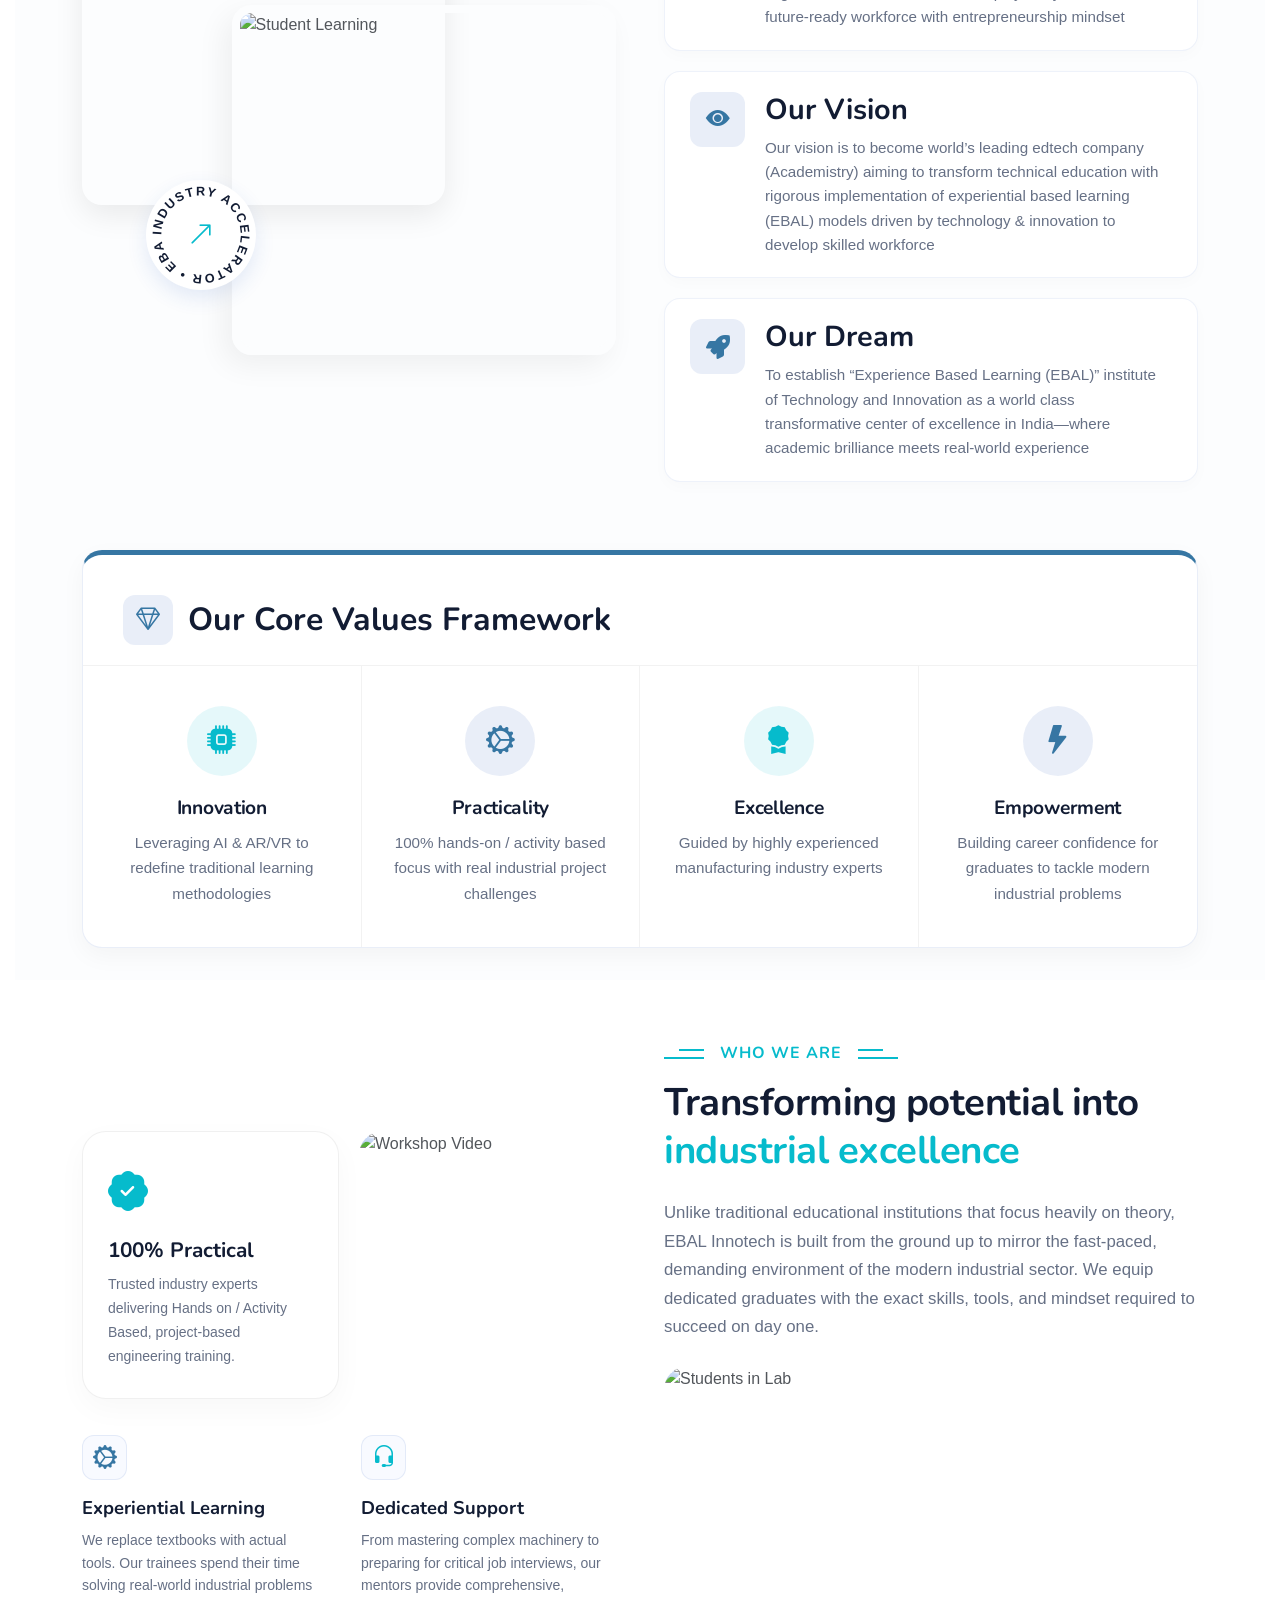
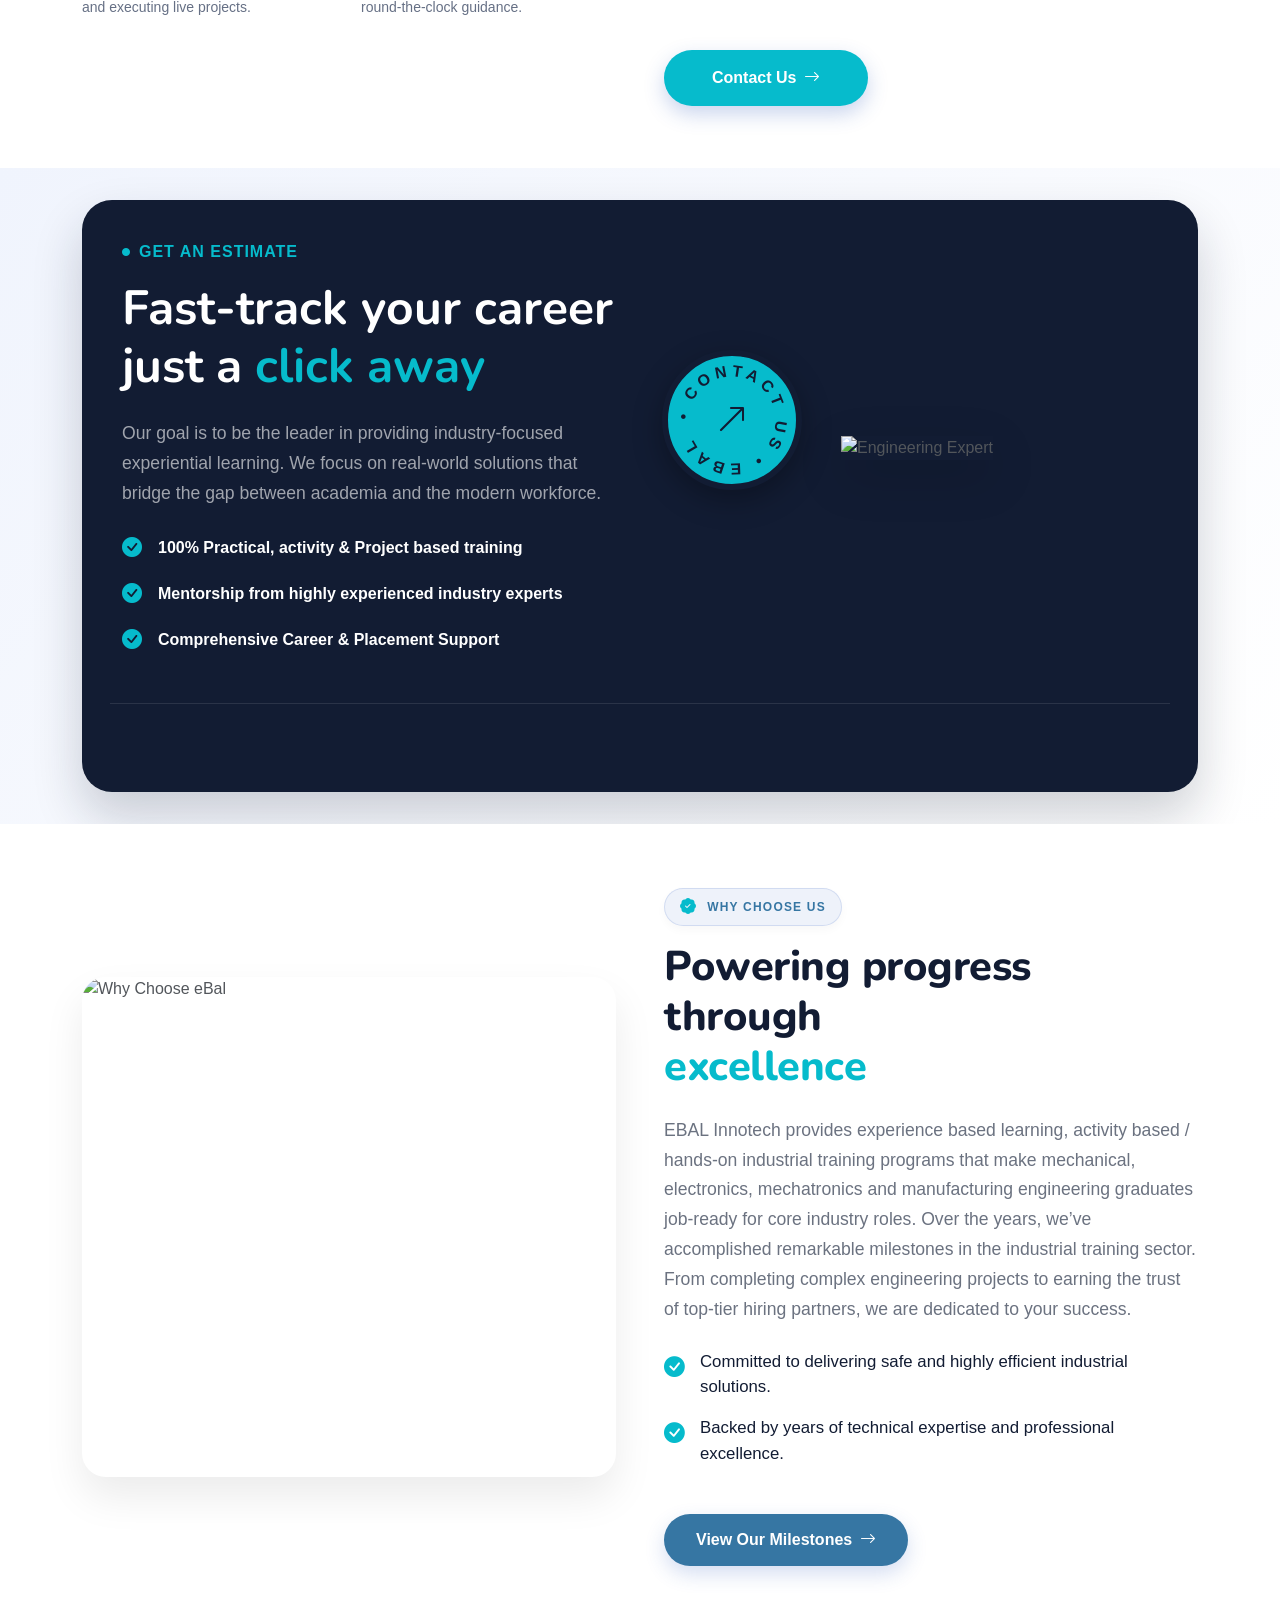
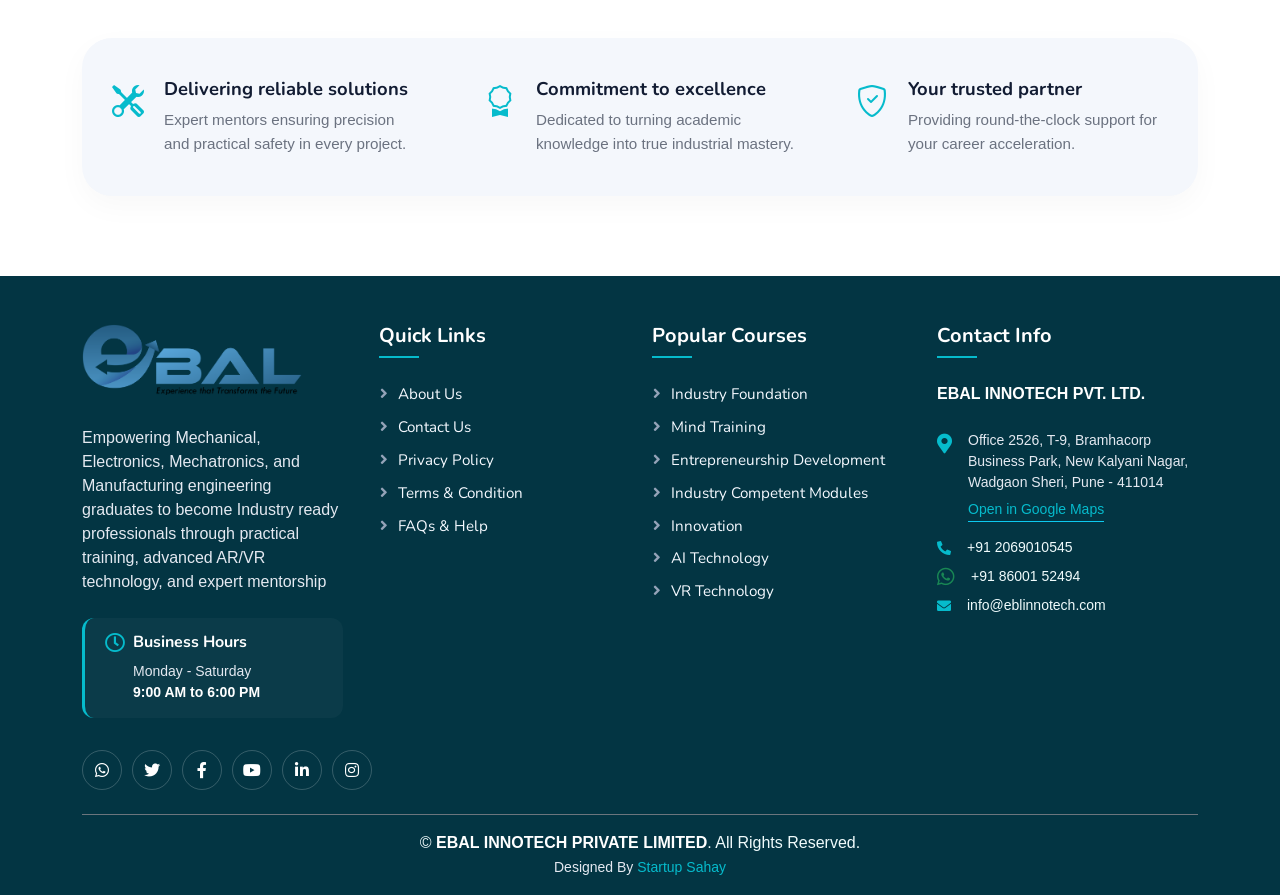
==== commit c351e12c: "Update about.html" ====
--- a/about.html
+++ b/about.html
@@ -1,50 +1,75 @@
 <!doctype html>
 <html lang="en">
-  <head>
+ <head>
     <meta charset="utf-8" />
-    <title>EBAL Innotech</title>
-    <link
-      rel="icon"
-      type="image/png"
-      sizes="60x60"
-      href="./img/faviconlogo.jpeg"
-    />
-    <meta content="width=device-width, initial-scale=1.0" name="viewport" />
-    <meta content="" name="keywords" />
-    <meta content="" name="description" />
-
-    <!-- Favicon -->
+    <title>About EBAL Innotech | Pioneers in Experiential Engineering Training</title>
+    
+    <meta name="description" content="Learn about EBAL Innotech, founded by IIT Bombay alumni Manoj Ukhande. We bridge the gap between academia and industry through our unique Academistry™ learning model." />
+    
+    <meta name="keywords" content="About EBAL Innotech, Academistry, Manoj Ukhande, experiential learning Pune, engineering training institute, Industry 4.0 education, practical engineering courses" />
+    
+    <meta name="viewport" content="width=device-width, initial-scale=1.0" />
+    <meta name="author" content="EBAL Innotech Pvt. Ltd." />
+    <meta name="robots" content="index, follow" />
+    
+    <link rel="canonical" href="https://www.ebalinnotech.com/about" />
+
+    <meta property="og:title" content="About EBAL Innotech | Experiential Learning Experts" />
+    <meta property="og:description" content="Discover how EBAL Innotech is transforming engineering graduates into industry-ready professionals with hands-on AI, AR/VR, and manufacturing training." />
+    <meta property="og:image" content="https://www.ebalinnotech.com/img/about.jpg" />
+    <meta property="og:url" content="https://www.ebalinnotech.com/about" />
+    <meta property="og:type" content="website" />
+
+    <meta name="twitter:card" content="summary_large_image" />
+    <meta name="twitter:title" content="About EBAL Innotech | Industry Skill Accelerator" />
+    <meta name="twitter:description" content="Bridging academia and industry through our 5-pillar Academistry framework." />
+    <meta name="twitter:image" content="https://www.ebalinnotech.com/img/about.jpg" />
+
+    <link rel="icon" type="image/png" sizes="60x60" href="./img/faviconlogo.jpeg" />
     <link href="img/favicon.ico" rel="icon" />
 
-    <!-- Google Web Fonts -->
     <link rel="preconnect" href="https://fonts.googleapis.com" />
     <link rel="preconnect" href="https://fonts.gstatic.com" crossorigin />
-    <link
-      href="https://fonts.googleapis.com/css2?family=Heebo:wght@400;500;600&family=Nunito:wght@600;700;800&display=swap"
-      rel="stylesheet"
-    />
-
-    <!-- Icon Font Stylesheet -->
-    <link
-      href="https://cdnjs.cloudflare.com/ajax/libs/font-awesome/5.10.0/css/all.min.css"
-      rel="stylesheet"
-    />
-    <link
-      href="https://cdn.jsdelivr.net/npm/bootstrap-icons@1.4.1/font/bootstrap-icons.css"
-      rel="stylesheet"
-    />
-
-    <!-- Libraries Stylesheet -->
+    <link href="https://fonts.googleapis.com/css2?family=Heebo:wght@400;500;600&family=Nunito:wght@600;700;800&display=swap" rel="stylesheet" />
+
+    <link href="https://cdnjs.cloudflare.com/ajax/libs/font-awesome/5.10.0/css/all.min.css" rel="stylesheet" />
+    <link href="https://cdn.jsdelivr.net/npm/bootstrap-icons@1.4.1/font/bootstrap-icons.css" rel="stylesheet" />
+
     <link href="lib/animate/animate.min.css" rel="stylesheet" />
     <link href="lib/owlcarousel/assets/owl.carousel.min.css" rel="stylesheet" />
 
-    <!-- Customized Bootstrap Stylesheet -->
     <link href="css/bootstrap.min.css" rel="stylesheet" />
 
-    <!-- Template Stylesheet -->
     <link href="css/style.css" rel="stylesheet" />
     <link href="css/about.css" rel="stylesheet" />
-  </head>
+
+    <script type="application/ld+json">
+    {
+      "@context": "https://schema.org",
+      "@type": "AboutPage",
+      "mainEntity": {
+        "@type": "Organization",
+        "name": "EBAL Innotech Pvt. Ltd.",
+        "description": "An industry-integrated experiential learning platform bridging the gap between academia and real-world engineering.",
+        "foundingDate": "2026-01",
+        "founder": [
+          {
+            "@type": "Person",
+            "name": "Manoj Rajendra Ukhande",
+            "jobTitle": "Founder and Director",
+            "alumniOf": "IIT Bombay"
+          },
+          {
+            "@type": "Person",
+            "name": "Rajnandini Ukhande",
+            "jobTitle": "Co-Founder and Director"
+          }
+        ],
+        "url": "https://www.ebalinnotech.com/"
+      }
+    }
+    </script>
+</head>
 
   <body>
     <!-- Spinner Start -->
@@ -186,7 +211,7 @@
 This platform empowers industry experts to transfer their knowledge and experience to young engineers and technicians, creating an industry-ready workforce and strengthening the future of India’s manufacturing sector
 
             </p>
-            <p class="sub-text mb-4">
+            <p class="lead-text mb-4">
              EBAL also leverages real-time manufacturing industry projects to develop practical, value-driven solutions that enhance productivity, foster innovation, and create measurable business impact.
             </p>
 
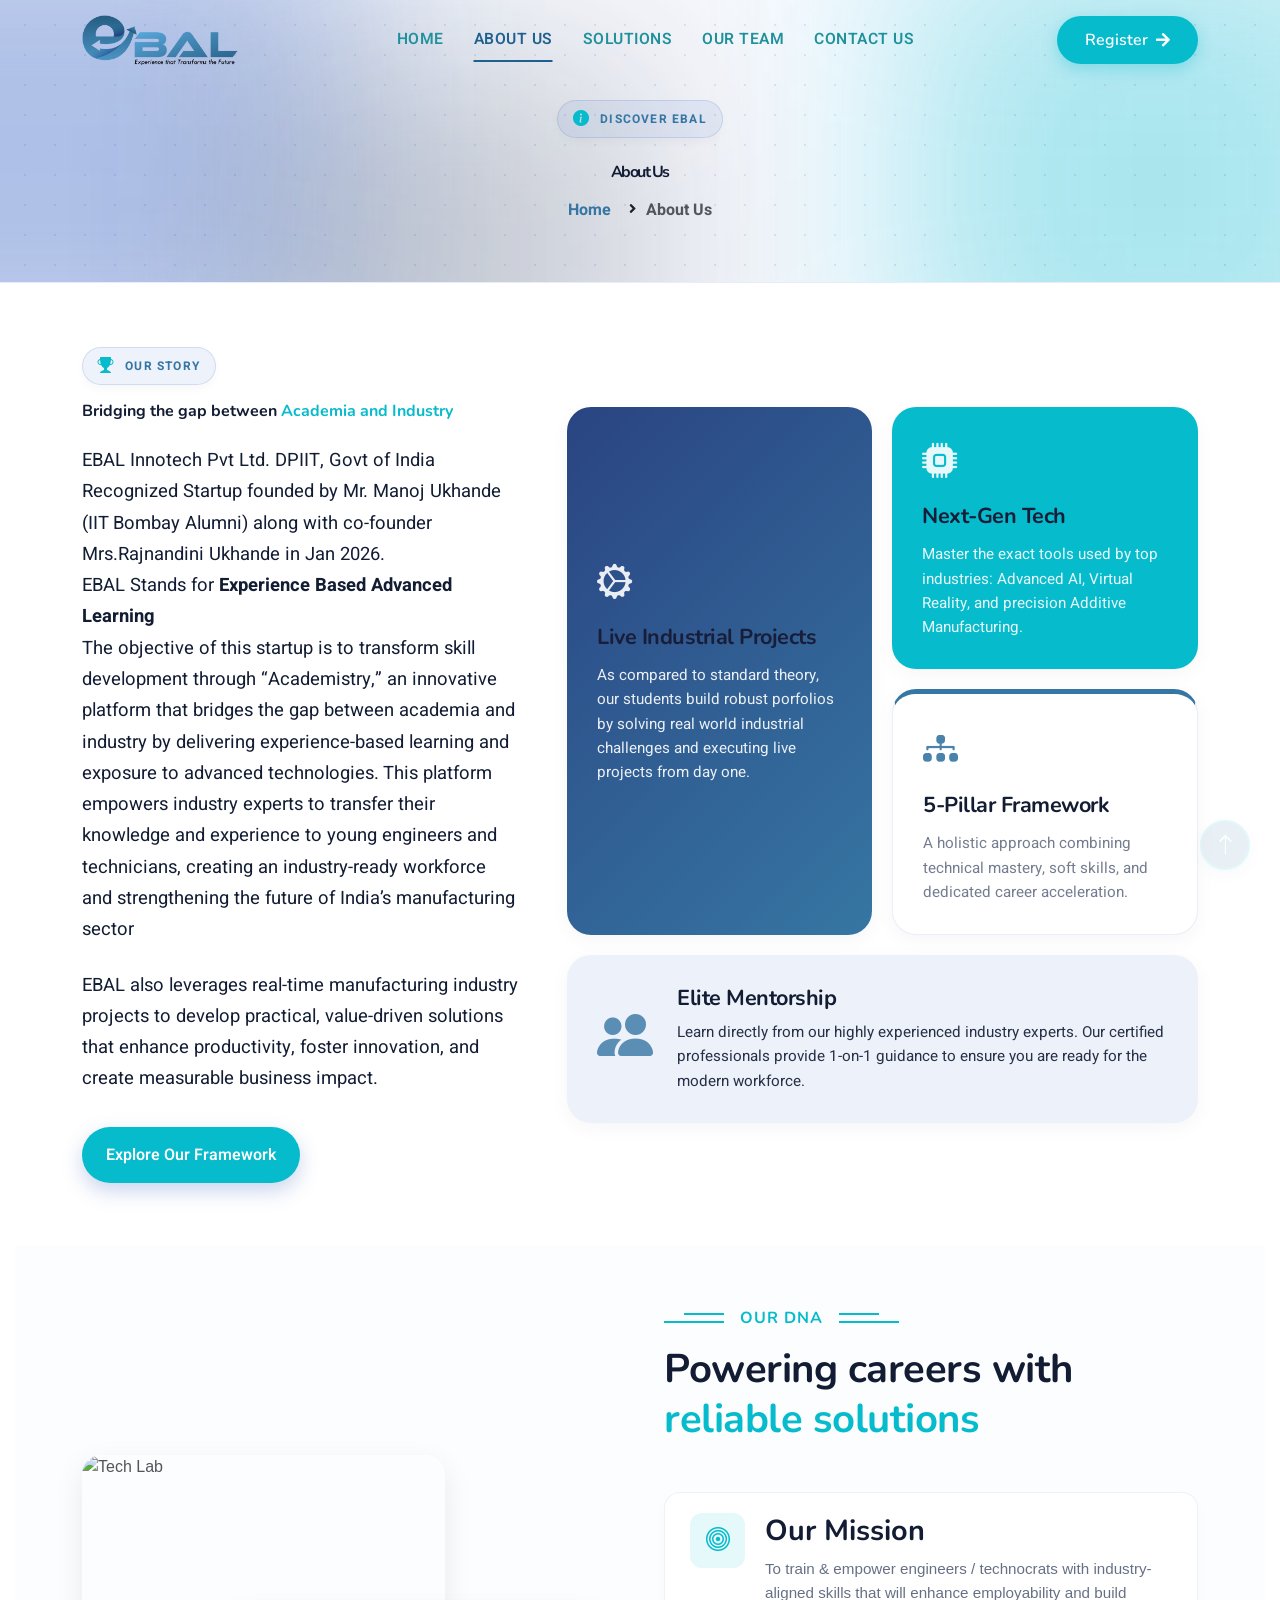
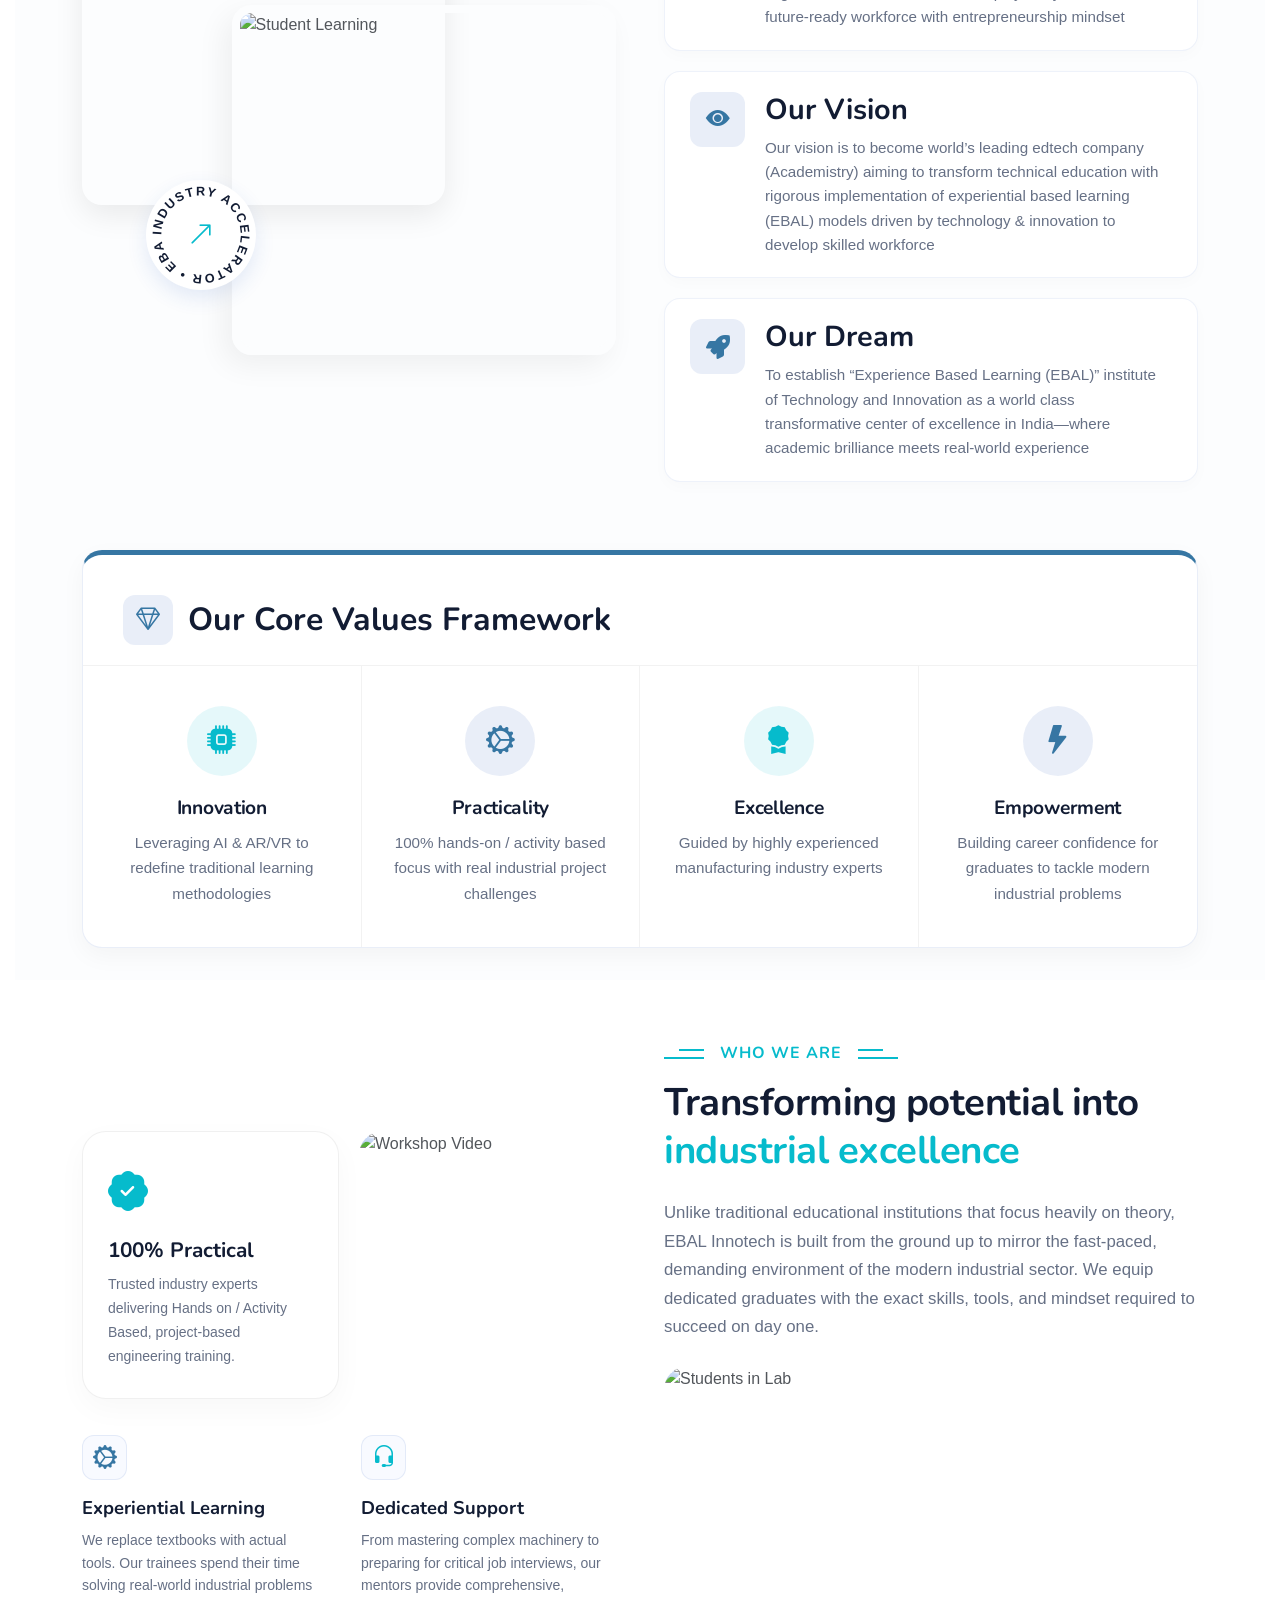
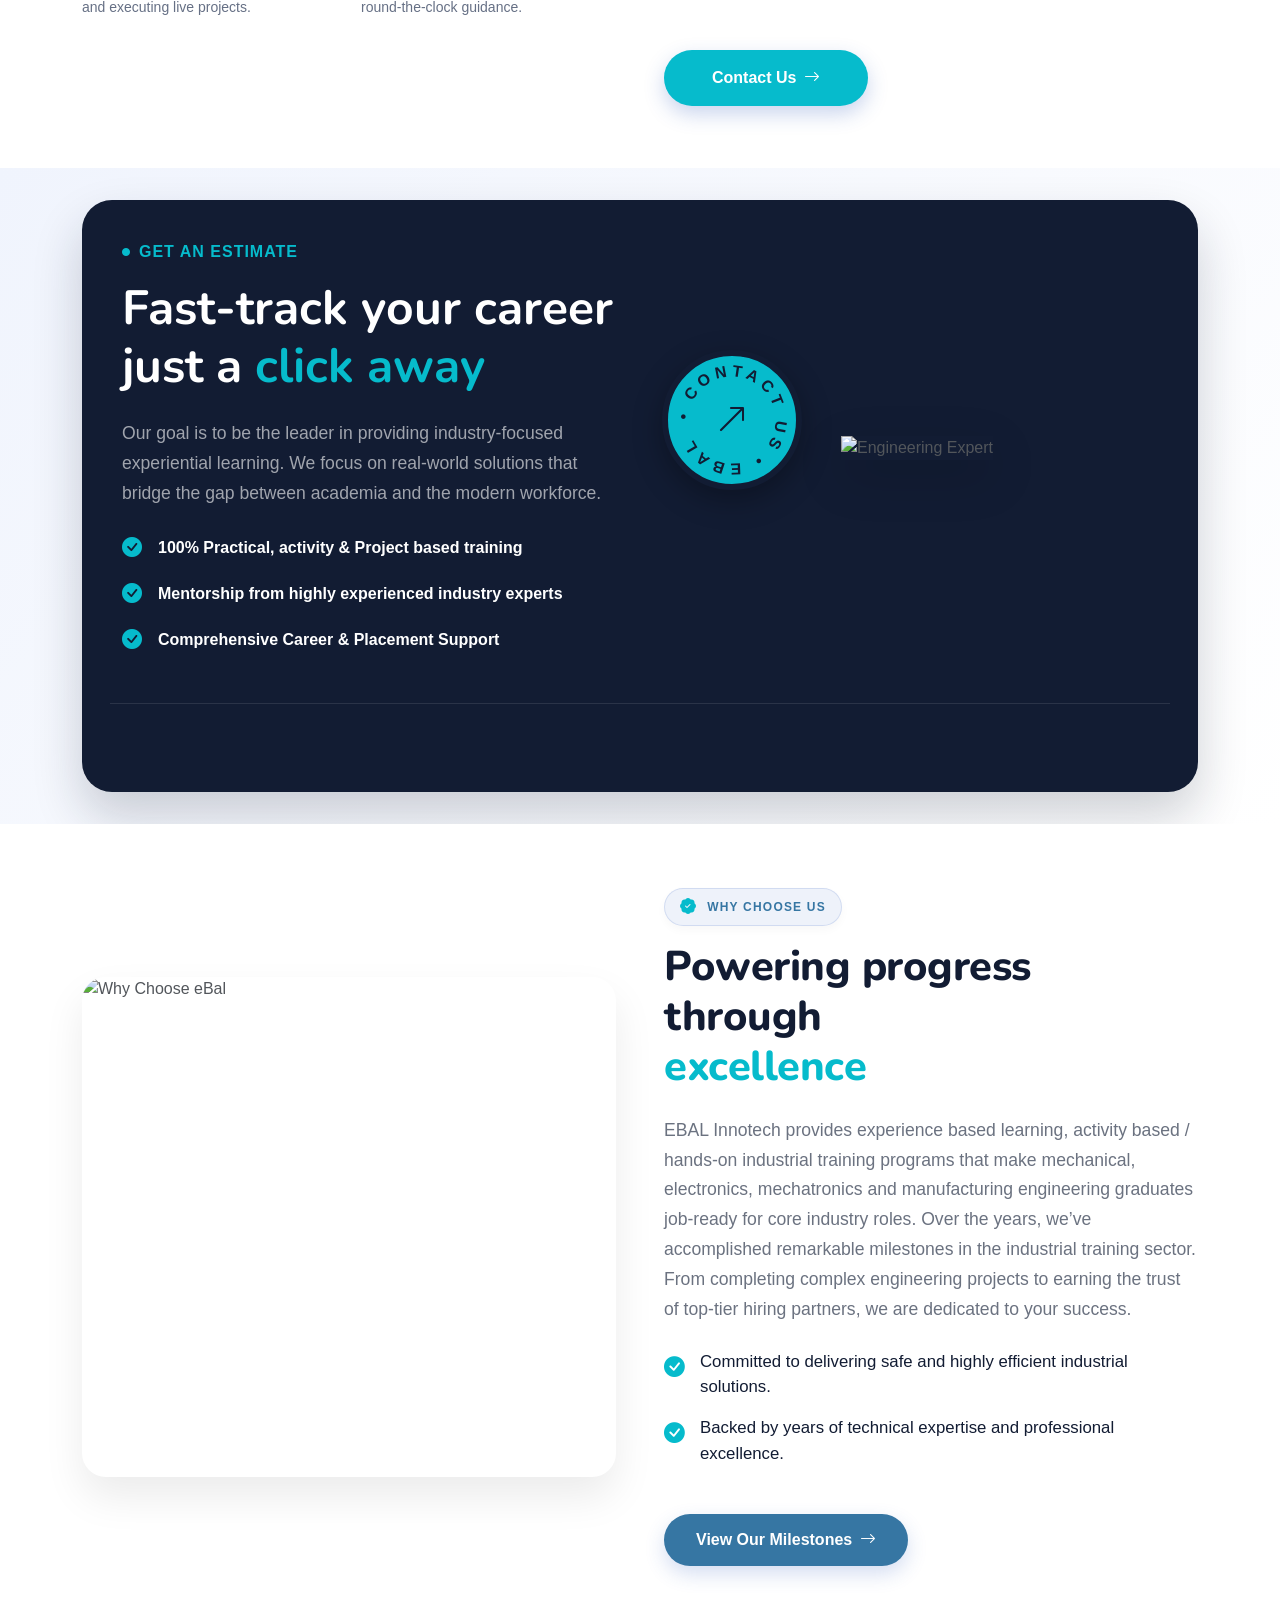
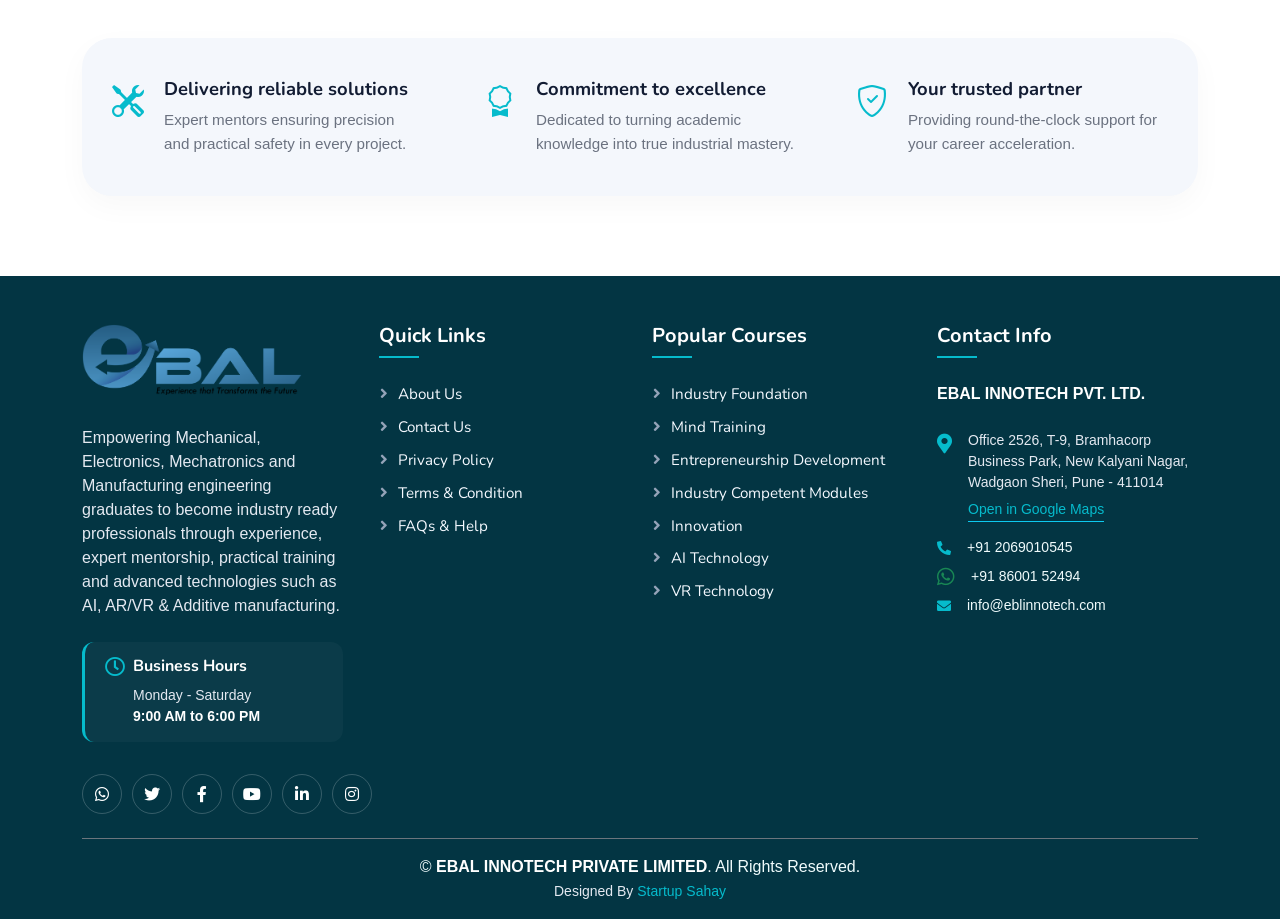
==== commit 0ba914a4: "Revise content for industrial projects and training Updated text for clarity and improved phrasing." ====
--- a/about.html
+++ b/about.html
@@ -231,9 +231,7 @@
                 </div>
                 <h3 class="card-solid-title">Live Industrial Projects</h3>
                 <p class="card-solid-text">
-                  We ditch the standard theory. Our students build robust
-                  portfolios by solving real-world industrial challenges and
-                  executing live projects from day one.
+                  As compared to standard theory, our students build robust porfolios by solving real world industrial challenges and executing live projects from day one.
                 </p>
               </div>
 
@@ -1153,10 +1151,7 @@
               />
             </a>
             <p class="mb-4 text-light-muted lh-base">
-              Empowering Mechanical, Electronics, Mechatronics, and
-              Manufacturing engineering graduates to become Industry ready
-              professionals through practical training, advanced AR/VR
-              technology, and expert mentorship
+              Empowering Mechanical, Electronics, Mechatronics and Manufacturing engineering graduates to become industry ready professionals through experience, expert mentorship, practical training and advanced technologies such as AI, AR/VR & Additive manufacturing.
             </p>
 
             <div class="footer-working-hours mb-4">
